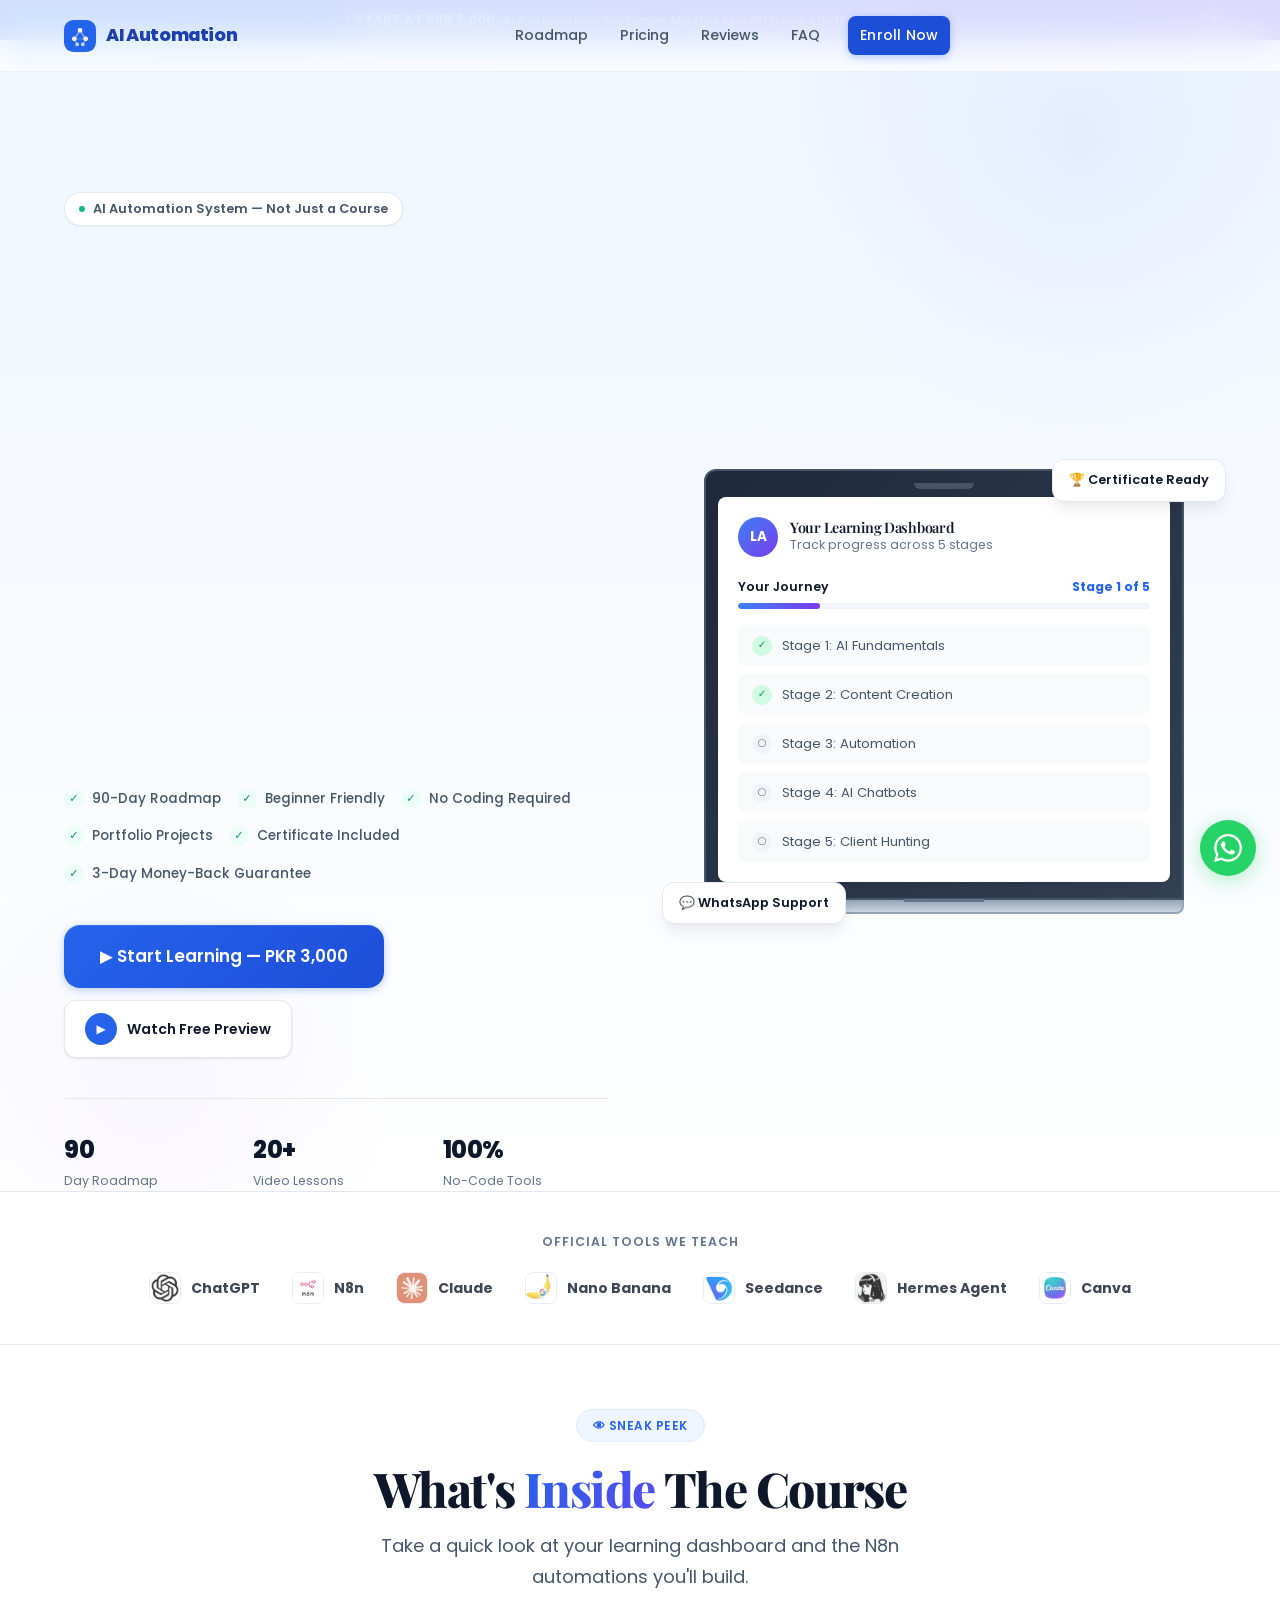
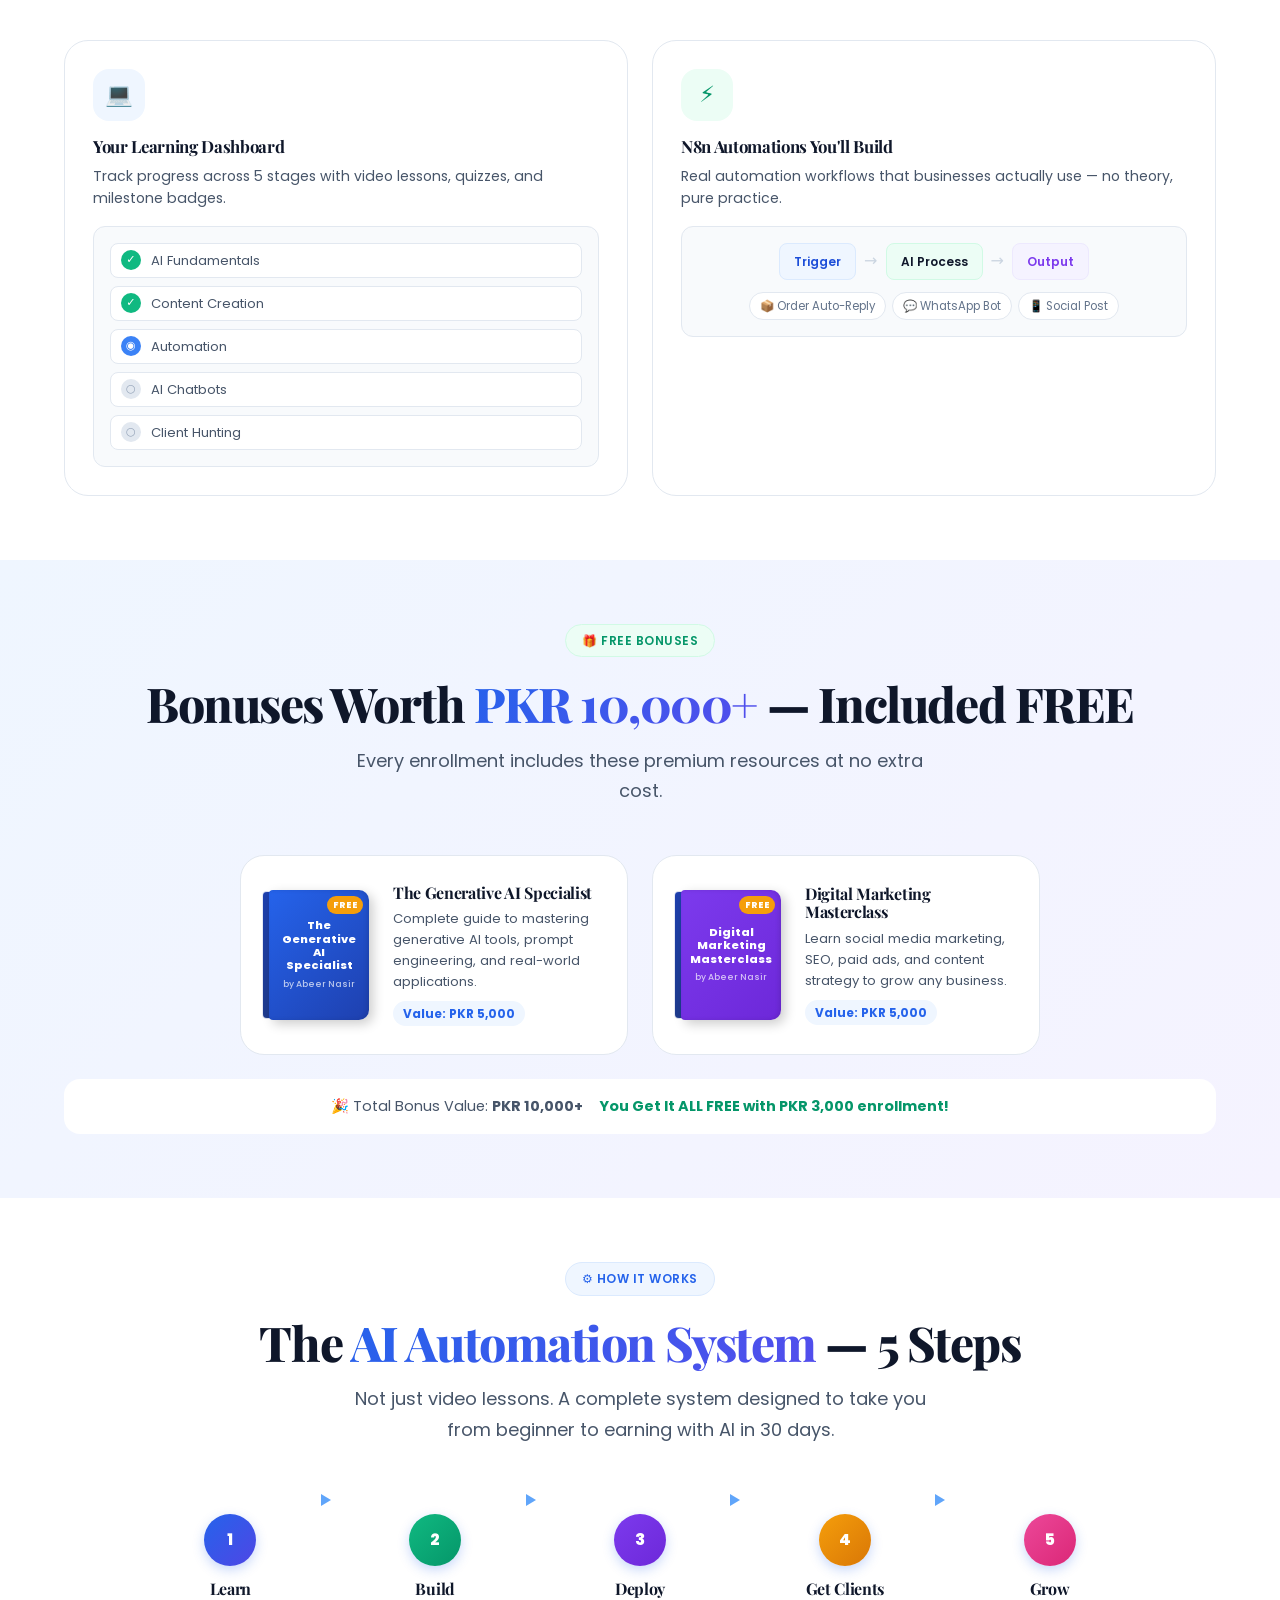
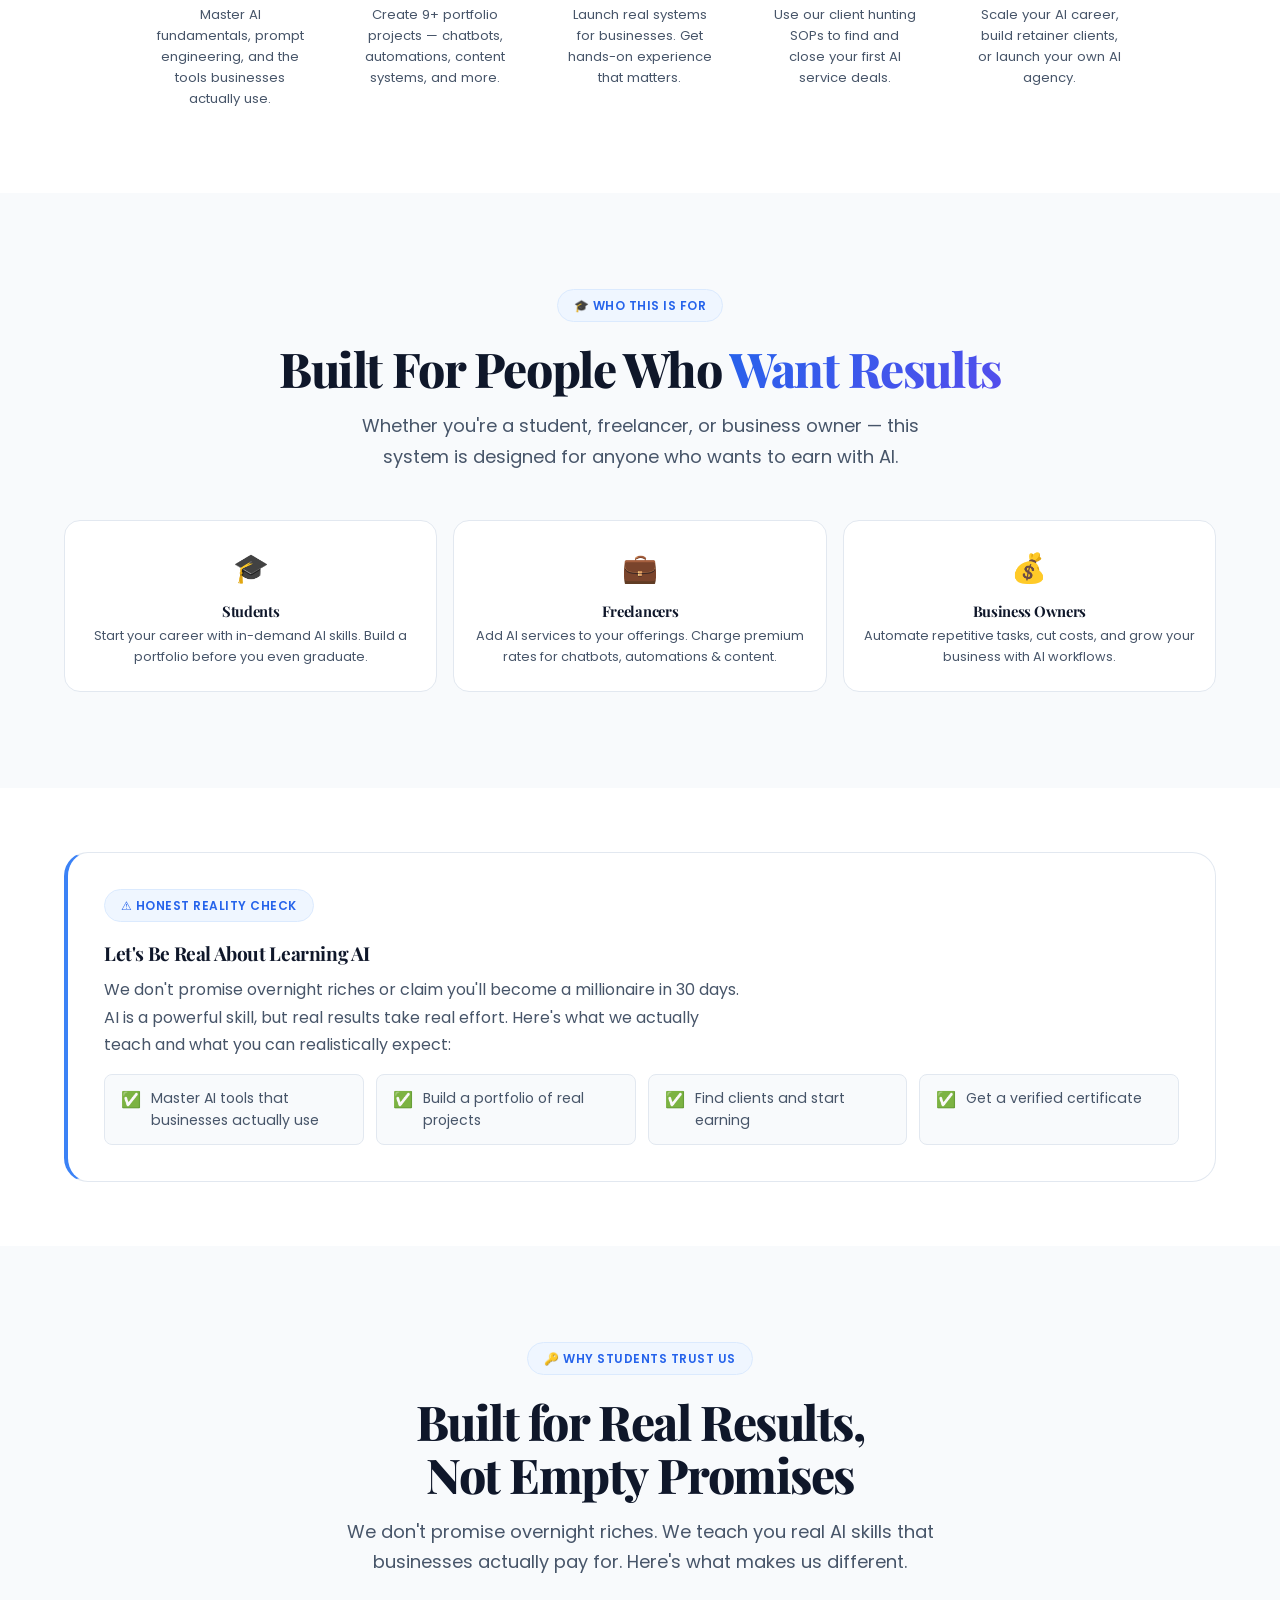
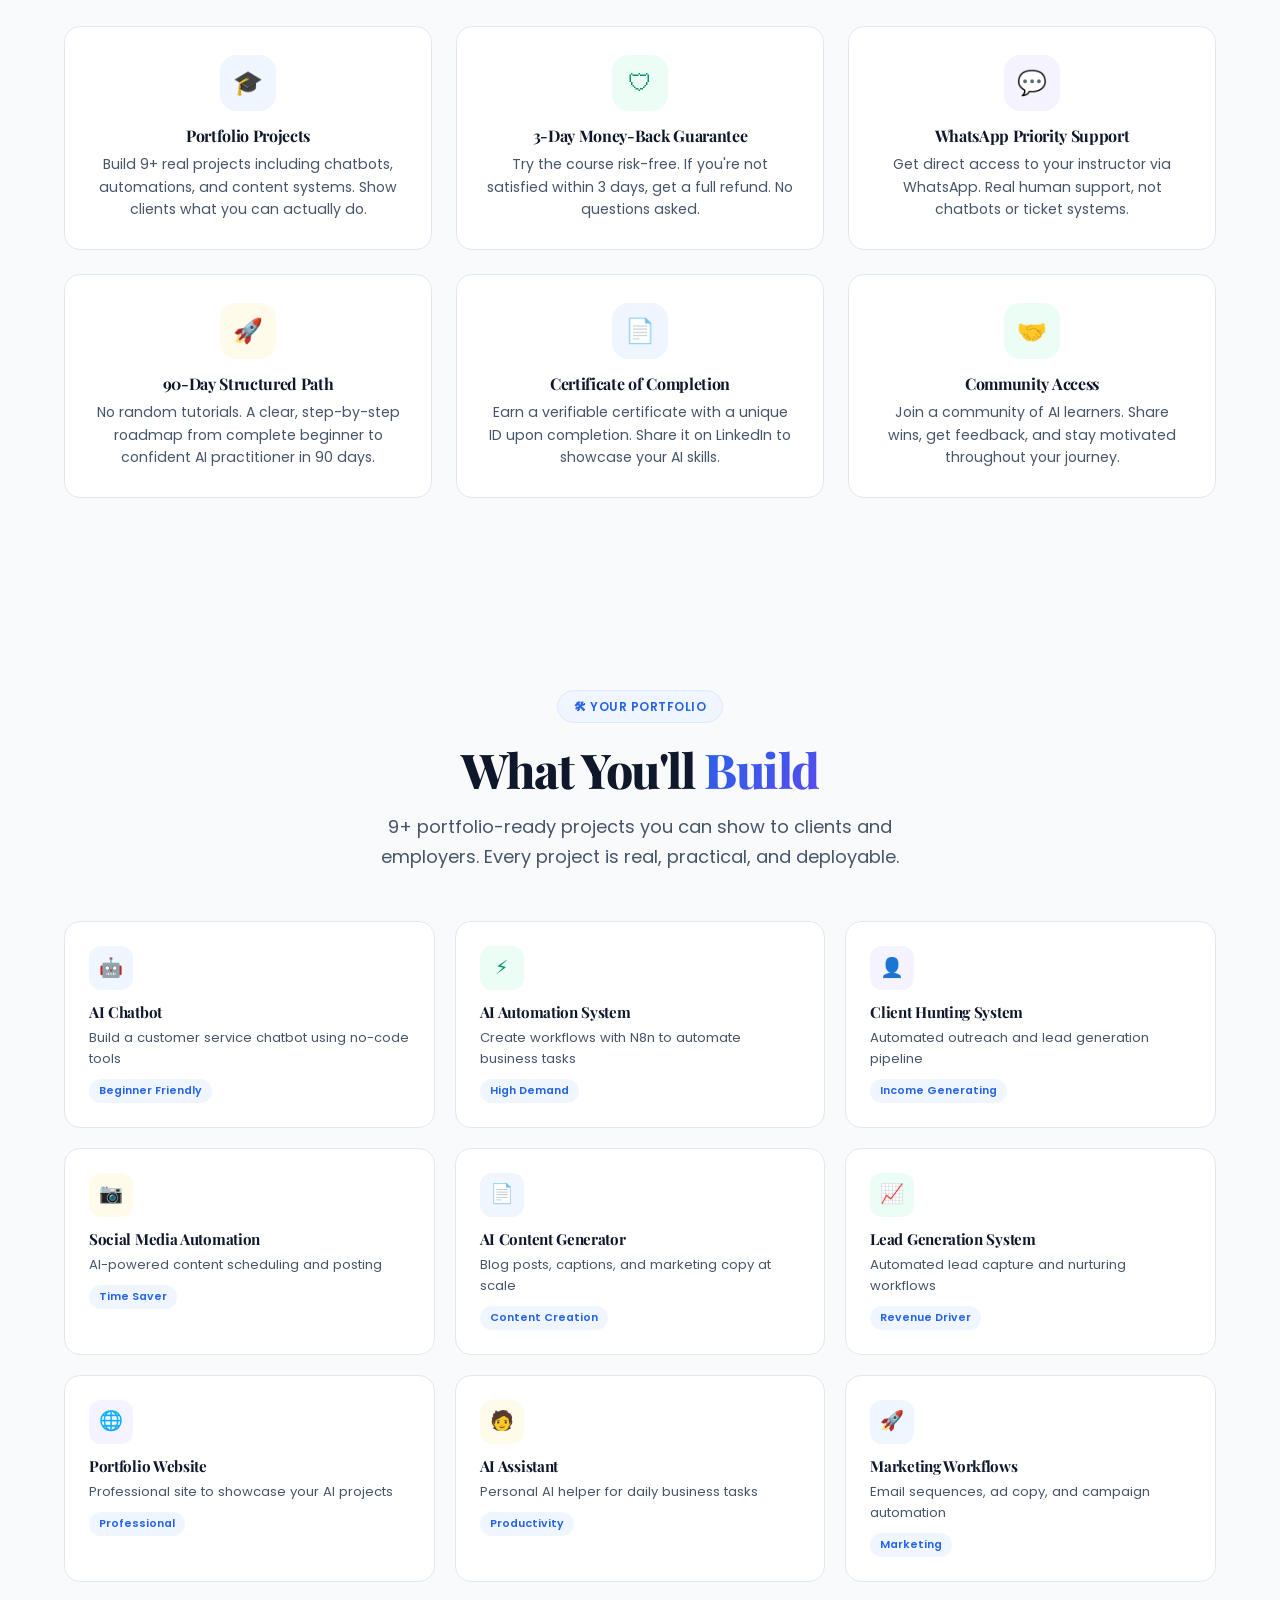
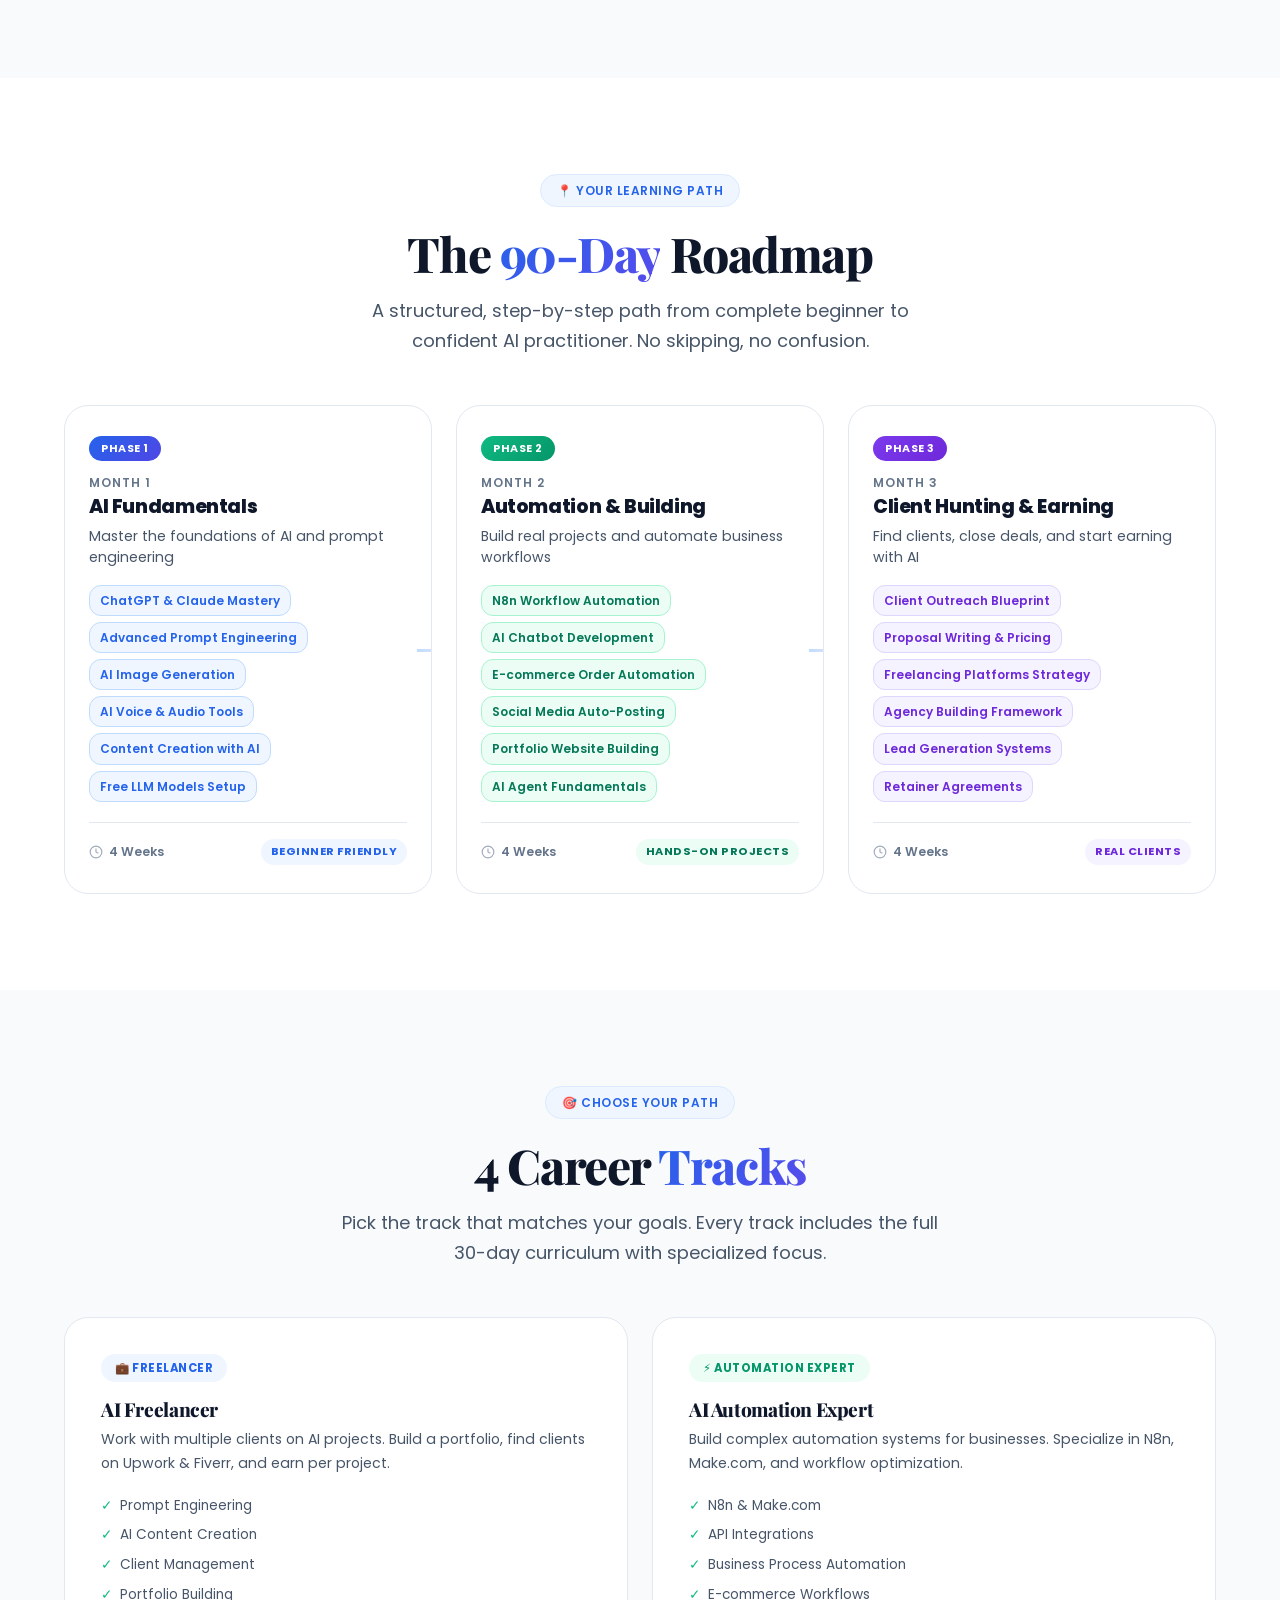
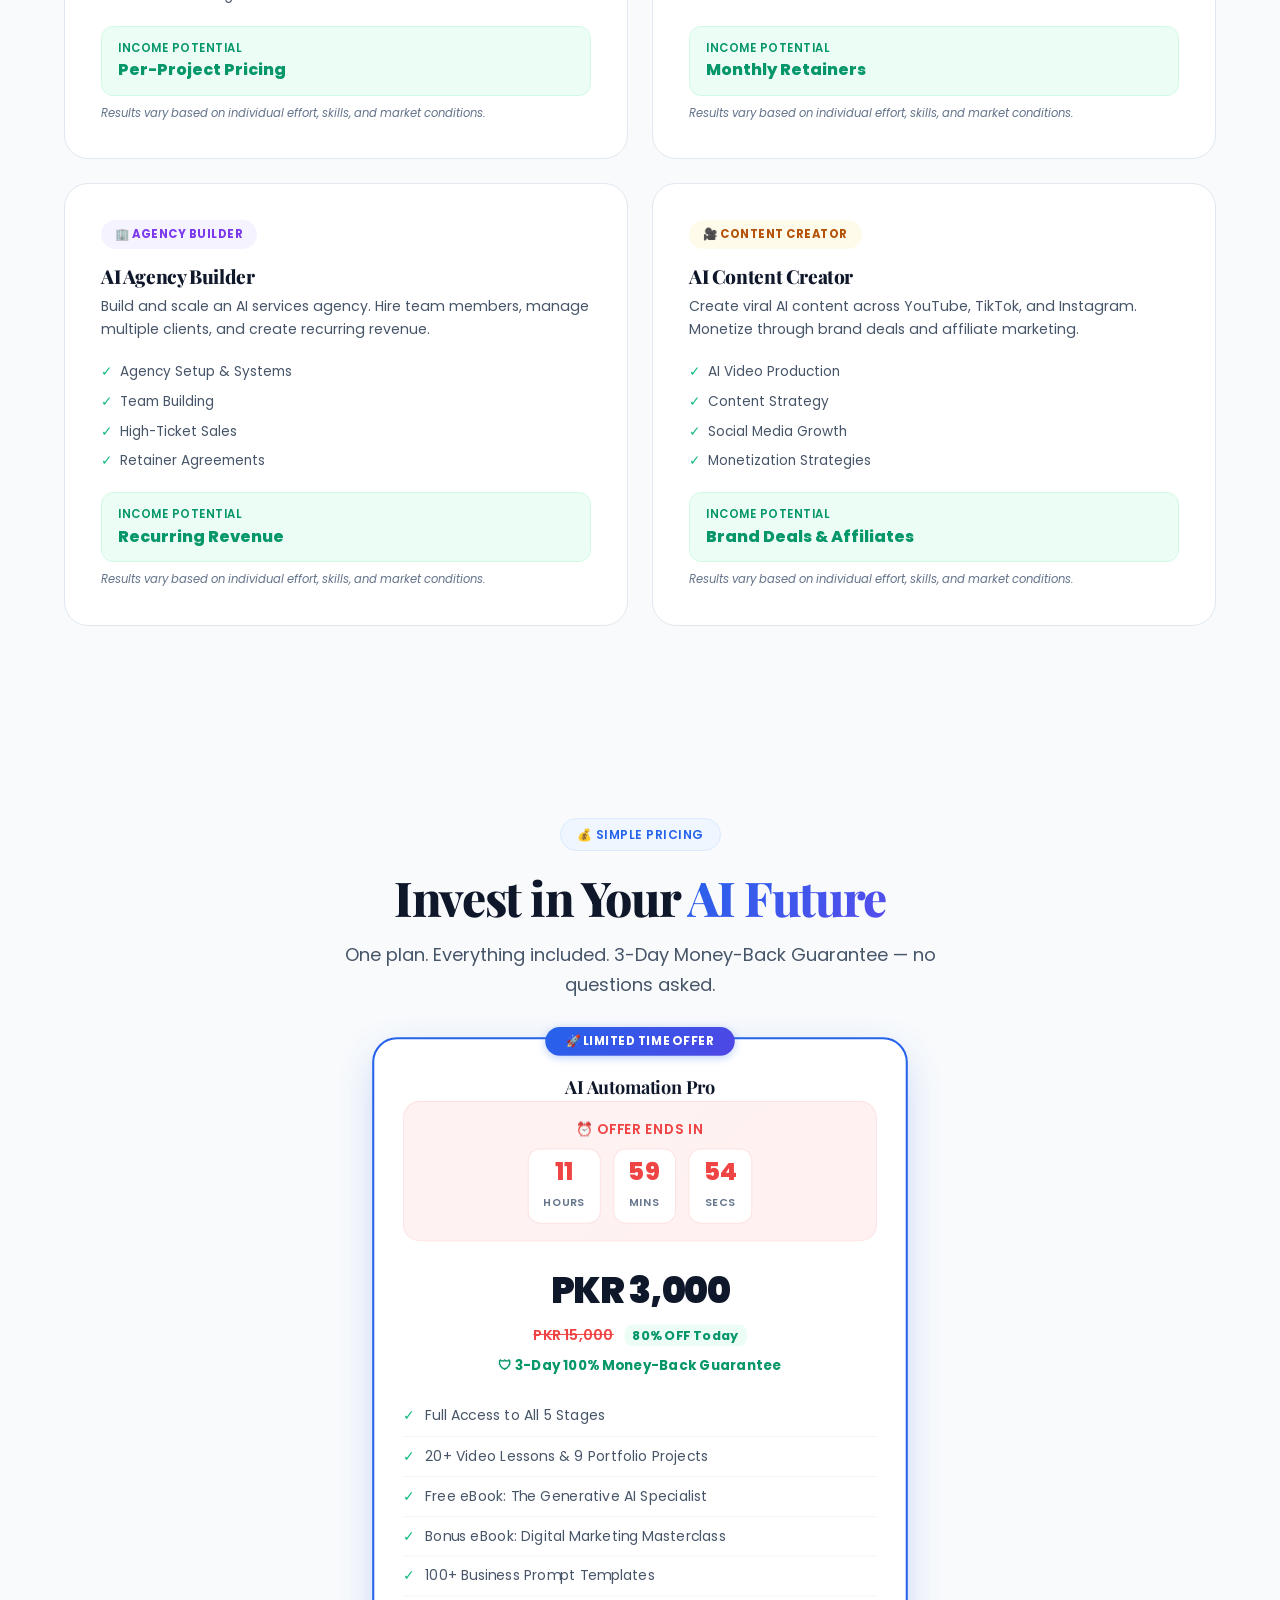
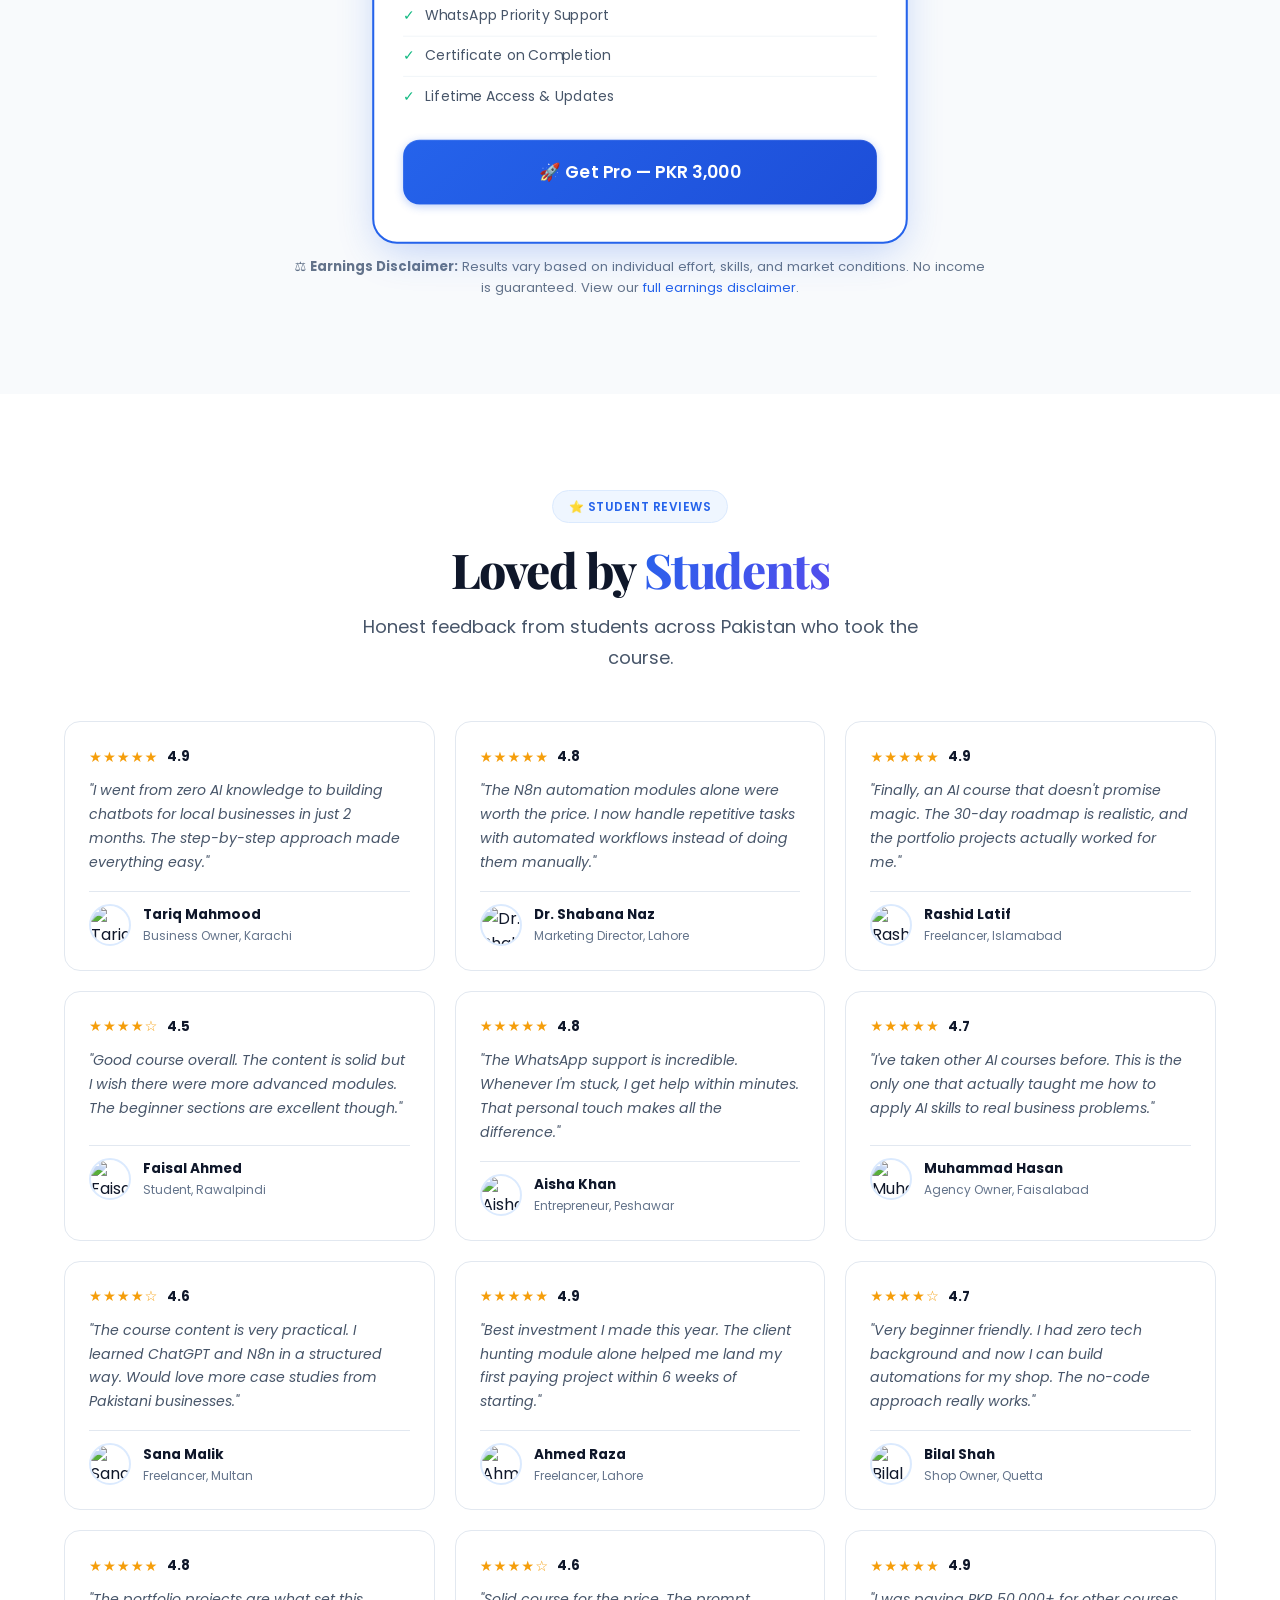
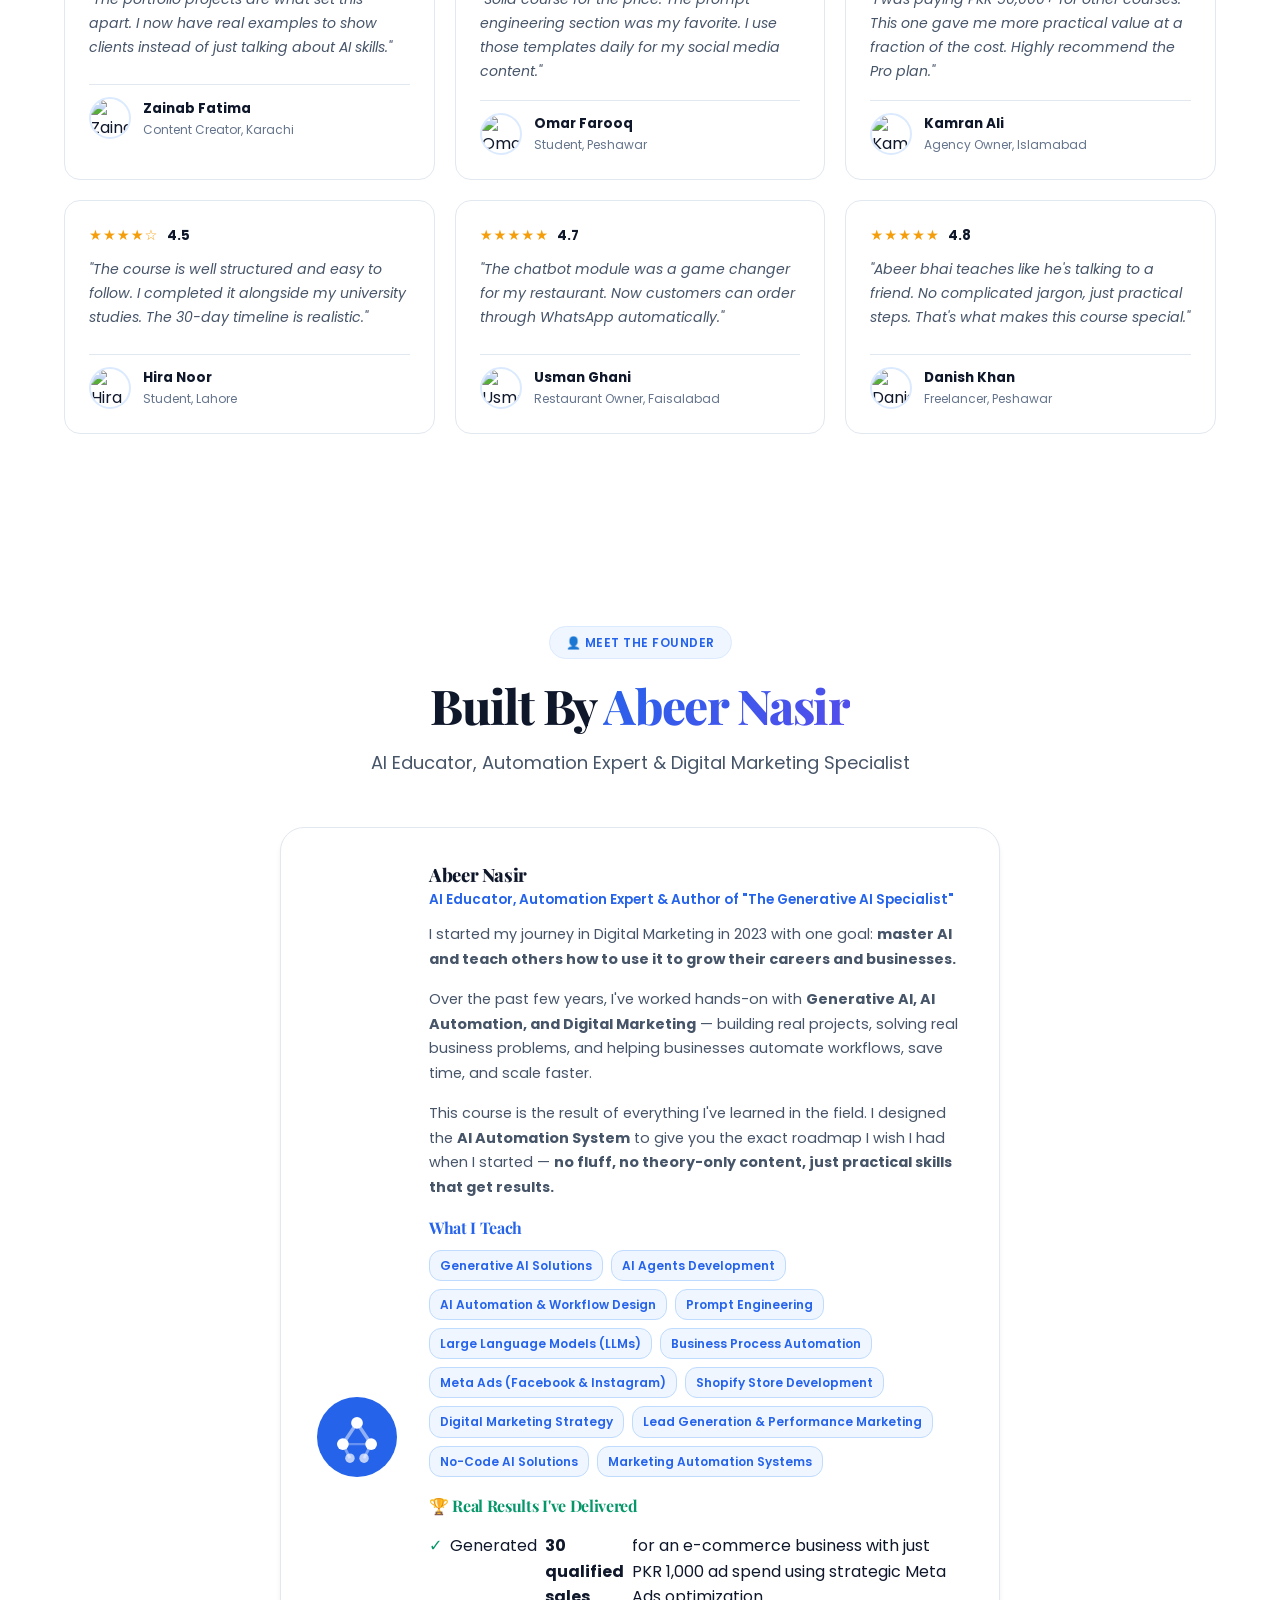
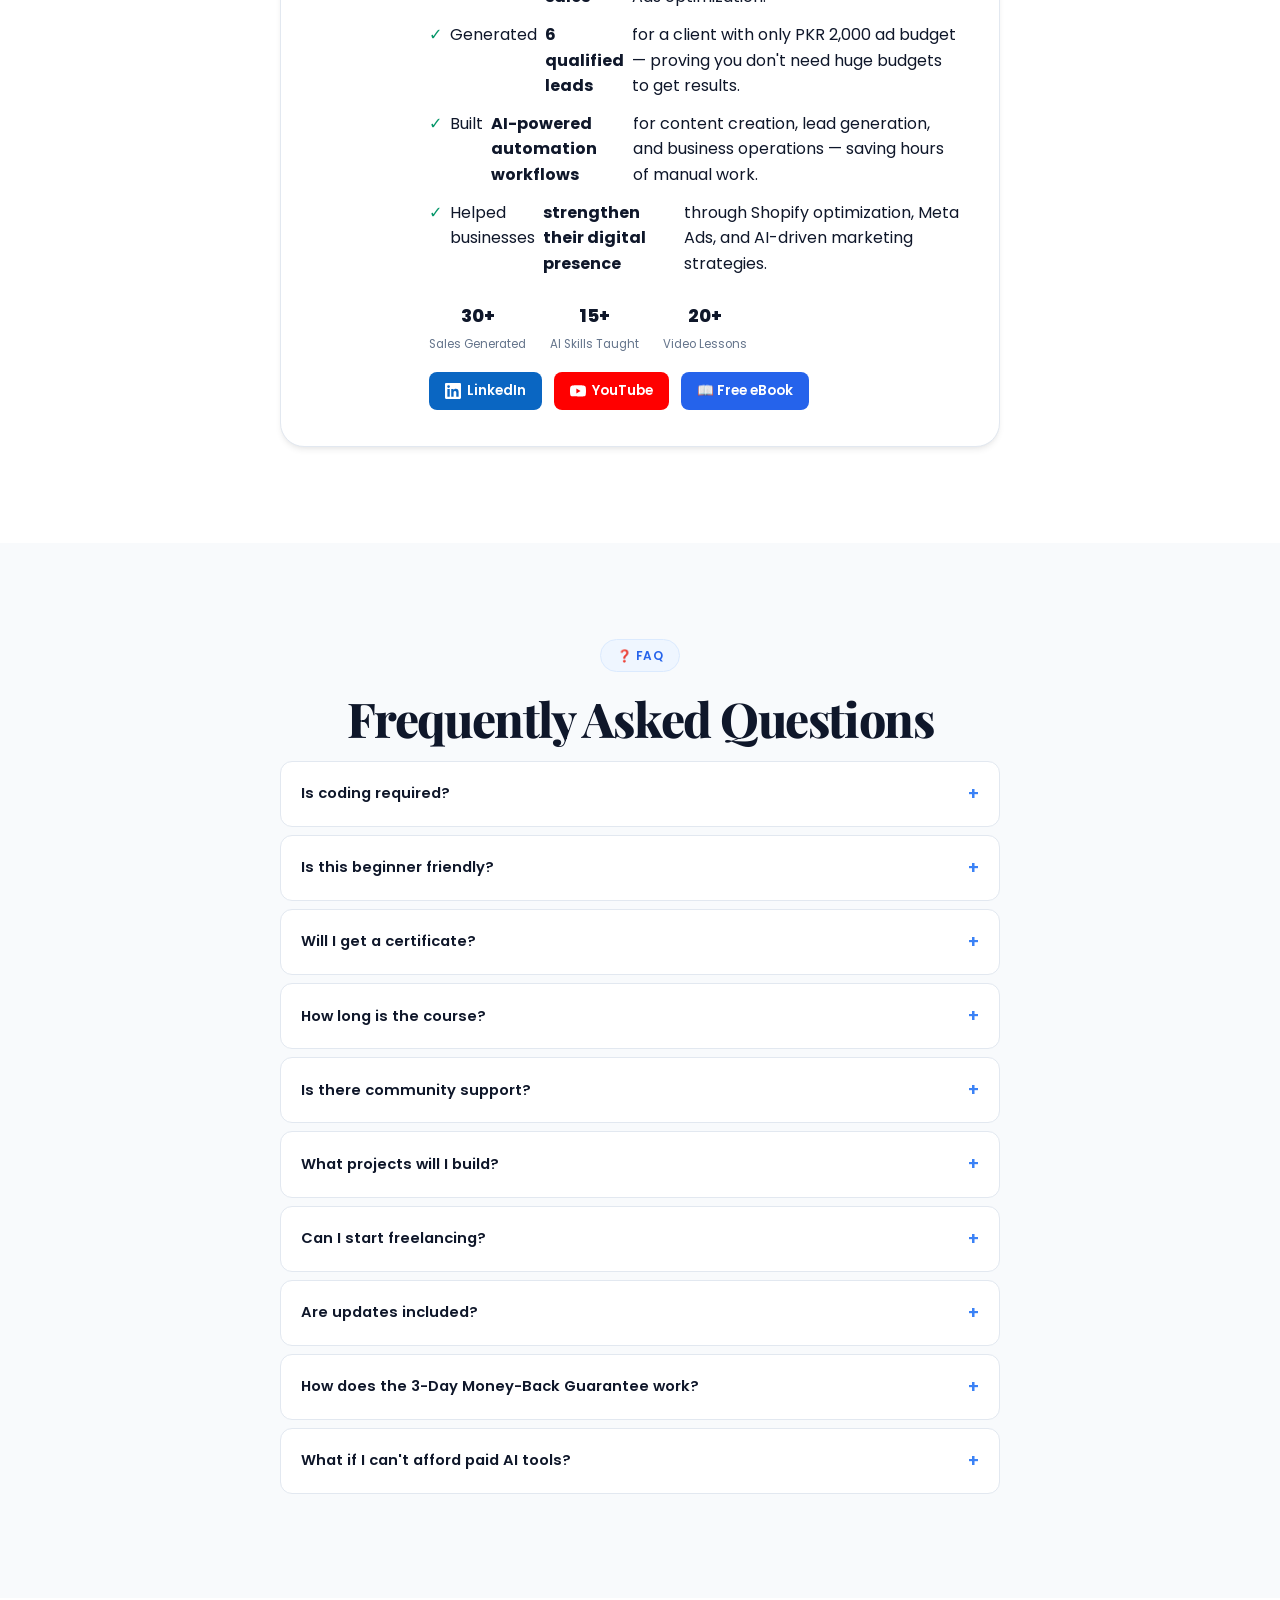
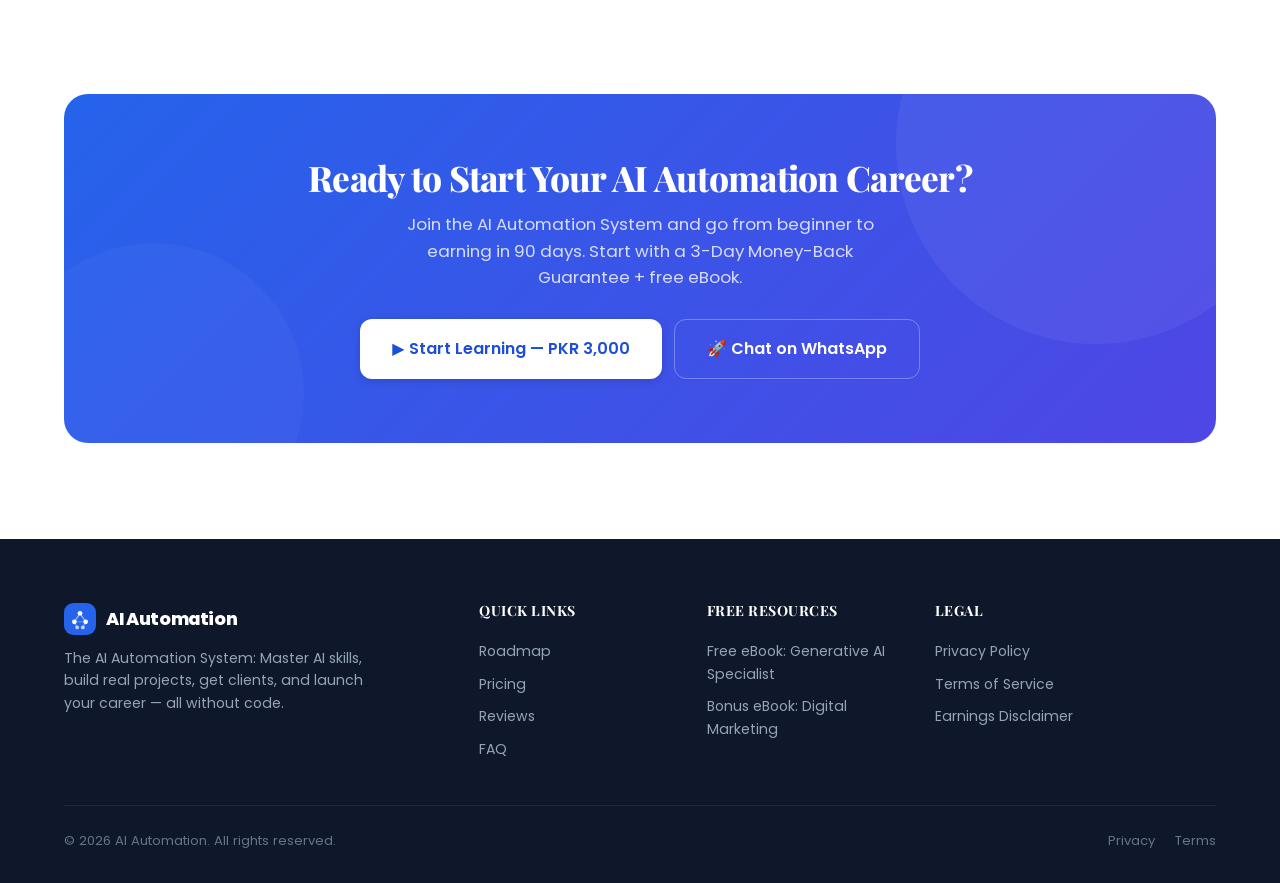
==== index.html @ 3518c151 "Major update: AI Automation rebrand + UI/UX overhaul - Rebranded 'Learn AI' to 'AI Automation' acros" ====
<!DOCTYPE html>
<html lang="en">
<head>
    <link rel="icon" type="image/png" href="favicon.png">
    <meta charset="UTF-8">
    <meta name="viewport" content="width=device-width, initial-scale=1.0">
    <title>AI Automation - AI Automation System | Build Your AI Career In 30 Days</title>
    <meta name="description" content="Pakistan's #1 AI Automation System. Master AI tools in 30 days without coding — learn, build projects, get clients, and launch your AI career. 3-Day Money-Back Guarantee + Certificate.">
    <meta name="keywords" content="learn AI Pakistan, AI career course, no-code AI, AI chatbot course, AI automation training, AI freelancing Pakistan, AI agency, prompt engineering, ChatGPT course, AI for beginners, AI certification Pakistan, AI career system">
    <meta property="og:title" content="AI Automation - AI Automation System | Build Your AI Career In 30 Days">
    <meta property="og:description" content="Pakistan's #1 AI Automation System. Master AI tools in 30 days without coding — learn, build projects, get clients, and launch your AI career.">
    <meta property="og:type" content="website">
    <meta property="og:image" content="https://images.unsplash.com/photo-1677442136019-21780ecad995?auto=format&fit=crop&w=1200&q=80">
    <meta property="og:url" content="https://learn-ai-sable-phi.vercel.app/index.html">
    <meta name="twitter:card" content="summary_large_image">
    <meta name="robots" content="index, follow">
    <meta name="theme-color" content="#2563EB">
    <link rel="canonical" href="https://learn-ai-sable-phi.vercel.app/index.html">
    <script type="application/ld+json">
    {
        "@context": "https://schema.org",
        "@type": "Course",
        "name": "AI Automation - AI Automation System",
        "description": "Pakistan's #1 AI Automation System. Master AI tools in 30 days without coding — learn, build projects, get clients, and launch your AI career.",
        "provider": {
            "@type": "Organization",
            "name": "AI Automation",
            "url": "https://learn-ai-sable-phi.vercel.app"
        },
        "offers": {
            "@type": "Offer",
            "price": "3000",
            "priceCurrency": "PKR",
            "description": "1-Month Full Access — PKR 3,000",
            "availability": "https://schema.org/InStock"
        },
        "hasCourseInstance": {
            "@type": "CourseInstance",
            "courseMode": "online",
            "courseWorkload": "P30D"
        }
    }
    </script>
    <script type="application/ld+json">
    {
        "@context": "https://schema.org",
        "@type": "FAQPage",
        "mainEntity": [
            {"@type": "Question", "name": "Is coding required?", "acceptedAnswer": {"@type": "Answer", "text": "Absolutely not. Everything is taught using visual, no-code tools. If you can use a smartphone, you can learn AI with us."}},
            {"@type": "Question", "name": "Is this beginner friendly?", "acceptedAnswer": {"@type": "Answer", "text": "Yes! We start from the absolute basics. No prior AI, tech, or coding experience is needed."}},
            {"@type": "Question", "name": "Will I get a certificate?", "acceptedAnswer": {"@type": "Answer", "text": "Yes! Upon completing all 20 modules and portfolio projects, you'll receive a verified certificate."}},
            {"@type": "Question", "name": "How long is the course?", "acceptedAnswer": {"@type": "Answer", "text": "The structured learning path is 30 days (1 month). You get lifetime access."}},
            {"@type": "Question", "name": "Is there community support?", "acceptedAnswer": {"@type": "Answer", "text": "Yes! You get access to our student community and WhatsApp priority support."}},
            {"@type": "Question", "name": "What projects will I build?", "acceptedAnswer": {"@type": "Answer", "text": "You'll build 9+ real projects including AI chatbots, automation workflows, content generation systems, and a portfolio website."}},
            {"@type": "Question", "name": "Can I start freelancing?", "acceptedAnswer": {"@type": "Answer", "text": "Yes! The final phase focuses on client hunting, freelancing platforms, proposal writing, and pricing strategies."}},
            {"@type": "Question", "name": "What if I'm not satisfied?", "acceptedAnswer": {"@type": "Answer", "text": "We offer a 3-Day Money-Back Guarantee. If you're not satisfied within3 days, contact us for a full refund."}},
            {"@type": "Question", "name": "What if I can't afford paid AI tools?", "acceptedAnswer": {"@type": "Answer", "text": "We teach using 100% free alternatives for every tool. Free AI image generators, free automation platforms, free LLM access — all included."}}
        ]
    }
    </script>
    <link rel="preconnect" href="https://fonts.googleapis.com">
    <link rel="preconnect" href="https://fonts.gstatic.com" crossorigin>
    <link href="https://fonts.googleapis.com/css2?family=Playfair+Display:wght@400;500;600;700;800;900&family=Poppins:wght@300;400;500;600;700;800&display=swap" rel="stylesheet">
    <link rel="stylesheet" href="style.css">
</head>
<body>
    <a href="#main-content" class="skip-link">Skip to main content</a>
    <div class="announcement-bar">
        <div class="container">
                <div class="announcement-messages">
                    <div class="announcement-msg">&#128293; <strong>SPECIAL OFFER:</strong> 3-Day Money-Back Guarantee + Free AI eBook Included!</div>
                    <div class="announcement-msg">&#9889; <strong>START AT PKR 3,000:</strong> AI Automation System — Master AI in 90 Days, Lifetime Access</div>
                    <div class="announcement-msg">&#127891; From Zero to AI Pro in 90 Days! <a href="https://wa.me/923703159642" target="_blank" rel="noopener">Chat on WhatsApp to Start Now</a></div>
                </div>
            <button class="announcement-close" aria-label="Close announcement">&times;</button>
        </div>
    </div>

    <header class="header">
        <nav class="nav">
            <a href="index.html" class="nav-logo"><svg class="logo-icon" width="34" height="34" viewBox="0 0 34 34" fill="none" xmlns="http://www.w3.org/2000/svg"><rect width="34" height="34" rx="10" fill="#2563EB"/><circle cx="17" cy="11" r="2.5" fill="#fff"/><circle cx="11" cy="20" r="2.5" fill="#fff"/><circle cx="23" cy="20" r="2.5" fill="#fff"/><circle cx="14" cy="26" r="2" fill="#fff" opacity=".7"/><circle cx="20" cy="26" r="2" fill="#fff" opacity=".7"/><line x1="17" y1="11" x2="11" y2="20" stroke="#fff" stroke-width="1.5" opacity=".5"/><line x1="17" y1="11" x2="23" y2="20" stroke="#fff" stroke-width="1.5" opacity=".5"/><line x1="11" y1="20" x2="14" y2="26" stroke="#fff" stroke-width="1.2" opacity=".4"/><line x1="23" y1="20" x2="20" y2="26" stroke="#fff" stroke-width="1.2" opacity=".4"/><line x1="11" y1="20" x2="23" y2="20" stroke="#fff" stroke-width="1" opacity=".3"/></svg> AI Automation</a>
            <div class="nav-links">
                <a href="#roadmap">Roadmap</a>
                <a href="#pricing">Pricing</a>
                <a href="#reviews">Reviews</a>
                <a href="#faq">FAQ</a>
                <a href="#pricing" class="btn btn-primary btn-sm">Enroll Now</a>
            </div>
            <div class="nav-actions">
                <div class="nav-toggle" aria-label="Menu"><span></span><span></span><span></span></div>
            </div>
        </nav>
    </header>

    <main id="main-content">
        <!-- HERO -->
        <section class="hero">
            <div class="container">
                <div class="hero-inner">
                    <div class="hero-content">
                        <div class="hero-eyebrow"><span class="dot"></span> AI Automation System — Not Just a Course</div>
                        <h1>Master In-Demand <span class="gradient">AI Tools & Automation</span> — Build Real Projects & Start Getting Clients Without Coding</h1>
                        <p class="subtitle">The complete AI Automation system: Master ChatGPT, N8n, Claude & more — build 9+ portfolio projects, find paying clients, and launch your AI career in 90 days.</p>
                        <div class="hero-badges">
                            <div class="hero-badge"><span class="icon">&#10003;</span> 90-Day Roadmap</div>
                            <div class="hero-badge"><span class="icon">&#10003;</span> Beginner Friendly</div>
                            <div class="hero-badge"><span class="icon">&#10003;</span> No Coding Required</div>
                            <div class="hero-badge"><span class="icon">&#10003;</span> Portfolio Projects</div>
                            <div class="hero-badge"><span class="icon">&#10003;</span> Certificate Included</div>
                            <div class="hero-badge"><span class="icon">&#10003;</span> 3-Day Money-Back Guarantee</div>
                        </div>
                        <div class="hero-buttons">
                            <a href="https://wa.me/923703159642?text=Hi%2C%20I%20want%20to%20start%20the%20AI%20Automation%20course." class="btn btn-primary btn-xl" data-whatsapp="trial">&#9654; Start Learning — PKR 3,000</a>
                            <button class="hero-video-btn" data-modal="video"><span class="play-icon">&#9654;</span> Watch Free Preview</button>
                        </div>
                        <div class="hero-stats">
                            <div class="hero-stat"><div class="num">90</div><div class="label">Day Roadmap</div></div>
                            <div class="hero-stat"><div class="num">20+</div><div class="label">Video Lessons</div></div>
                            <div class="hero-stat"><div class="num">100%</div><div class="label">No-Code Tools</div></div>
                        </div>
                    </div>
                    <div class="hero-visual">
                        <div class="laptop-mockup">
                            <div class="laptop-screen">
                                <div class="laptop-notch"></div>
                                <div class="hero-card">
                                    <div class="hero-card-header">
                                        <div class="hero-card-avatar">LA</div>
                                        <div class="hero-card-info">
                                            <h4>Your Learning Dashboard</h4>
                                            <p>Track progress across 5 stages</p>
                                        </div>
                                    </div>
                                    <div class="hero-card-progress">
                                        <div class="hero-progress-header"><span>Your Journey</span><span>Stage 1 of 5</span></div>
                                        <div class="progress-bar"><div class="fill" style="width:20%"></div></div>
                                    </div>
                                    <div class="hero-card-modules">
                                        <div class="module-row"><span class="check done">&#10003;</span> Stage 1: AI Fundamentals</div>
                                        <div class="module-row"><span class="check done">&#10003;</span> Stage 2: Content Creation</div>
                                        <div class="module-row"><span class="check pending">&#9675;</span> Stage 3: Automation</div>
                                        <div class="module-row"><span class="check pending">&#9675;</span> Stage 4: AI Chatbots</div>
                                        <div class="module-row"><span class="check pending">&#9675;</span> Stage 5: Client Hunting</div>
                                    </div>
                                </div>
                            </div>
                            <div class="laptop-base"></div>
                        </div>
                        <div class="floating-badge top-right">&#127942; Certificate Ready</div>
                        <div class="floating-badge bottom-left">&#128172; WhatsApp Support</div>
                    </div>
                </div>
            </div>
        </section>

        <!-- TOOLS BAR -->
        <section class="tools-bar">
            <div class="container">
                <p class="label">Official Tools We Teach</p>
                <div class="tools-grid">
                    <div class="tool-item"><img src="assets/chatgpt.png" alt="ChatGPT" class="tool-img"> ChatGPT</div>
                    <div class="tool-item"><img src="assets/n8n.jpg" alt="N8n" class="tool-img"> N8n</div>
                    <div class="tool-item"><img src="assets/claude.png" alt="Claude" class="tool-img"> Claude</div>
                    <div class="tool-item"><img src="assets/nano-banana.jpg" alt="Nano Banana" class="tool-img"> Nano Banana</div>
                    <div class="tool-item"><img src="assets/seedance.jpg" alt="Seedance" class="tool-img"> Seedance</div>
                    <div class="tool-item"><img src="assets/hermes.jpg" alt="Hermes Agent" class="tool-img"> Hermes Agent</div>
                    <div class="tool-item"><img src="assets/canva.jpg" alt="Canva" class="tool-img"> Canva</div>
                </div>
            </div>
        </section>

        <!-- SNEAK PEEK: DASHBOARD & AUTOMATIONS -->
        <section class="section-sm" style="background:var(--white)">
            <div class="container">
                <div class="text-center">
                    <div class="section-eyebrow reveal">&#128065; Sneak Peek</div>
                    <h2 class="section-title reveal">What's <span class="gradient">Inside</span> The Course</h2>
                    <p class="section-subtitle reveal">Take a quick look at your learning dashboard and the N8n automations you'll build.</p>
                </div>
                <div class="sneak-peek-grid">
                    <div class="sneak-card reveal rd1">
                        <div class="sneak-icon" style="background:var(--blue-50);color:var(--blue-600)">&#128187;</div>
                        <h3>Your Learning Dashboard</h3>
                        <p>Track progress across 5 stages with video lessons, quizzes, and milestone badges.</p>
                        <div class="sneak-preview">
                            <div class="mini-dashboard">
                                <div class="mini-row"><span class="mini-check done">&#10003;</span> AI Fundamentals</div>
                                <div class="mini-row"><span class="mini-check done">&#10003;</span> Content Creation</div>
                                <div class="mini-row"><span class="mini-check progress">&#9673;</span> Automation</div>
                                <div class="mini-row"><span class="mini-check pending">&#9675;</span> AI Chatbots</div>
                                <div class="mini-row"><span class="mini-check pending">&#9675;</span> Client Hunting</div>
                            </div>
                        </div>
                    </div>
                    <div class="sneak-card reveal rd2">
                        <div class="sneak-icon" style="background:var(--green-50);color:var(--green-600)">&#9889;</div>
                        <h3>N8n Automations You'll Build</h3>
                        <p>Real automation workflows that businesses actually use — no theory, pure practice.</p>
                        <div class="sneak-preview">
                            <div class="mini-workflow">
                                <div class="wf-node">Trigger</div>
                                <div class="wf-arrow">&#8594;</div>
                                <div class="wf-node green">AI Process</div>
                                <div class="wf-arrow">&#8594;</div>
                                <div class="wf-node purple">Output</div>
                            </div>
                            <div class="wf-examples">
                                <span>&#128230; Order Auto-Reply</span>
                                <span>&#128172; WhatsApp Bot</span>
                                <span>&#128241; Social Post</span>
                            </div>
                        </div>
                    </div>
                </div>
            </div>
        </section>

        <!-- FREE BONUSES -->
        <section class="section-sm" style="background:linear-gradient(135deg,var(--blue-50),#f5f3ff)">
            <div class="container">
                <div class="text-center">
                    <div class="section-eyebrow reveal" style="background:var(--green-50);color:var(--green-600);border-color:var(--green-100)">&#127873; Free Bonuses</div>
                    <h2 class="section-title reveal">Bonuses Worth <span class="gradient">PKR 10,000+</span> — Included FREE</h2>
                    <p class="section-subtitle reveal">Every enrollment includes these premium resources at no extra cost.</p>
                </div>
                <div class="bonuses-grid">
                    <div class="bonus-card reveal rd1">
                        <div class="bonus-cover">
                            <div class="ebook-3d">
                                <div class="ebook-spine"></div>
                                <div class="ebook-front">
                                    <div class="ebook-badge">FREE</div>
                                    <div class="ebook-title">The Generative<br>AI Specialist</div>
                                    <div class="ebook-author">by Abeer Nasir</div>
                                </div>
                            </div>
                        </div>
                        <div class="bonus-info">
                            <h3>The Generative AI Specialist</h3>
                            <p>Complete guide to mastering generative AI tools, prompt engineering, and real-world applications.</p>
                            <span class="bonus-value">Value: PKR 5,000</span>
                        </div>
                    </div>
                    <div class="bonus-card reveal rd2">
                        <div class="bonus-cover">
                            <div class="ebook-3d">
                                <div class="ebook-spine"></div>
                                <div class="ebook-front" style="background:linear-gradient(135deg,#7c3aed,#6d28d9)">
                                    <div class="ebook-badge">FREE</div>
                                    <div class="ebook-title">Digital Marketing<br>Masterclass</div>
                                    <div class="ebook-author">by Abeer Nasir</div>
                                </div>
                            </div>
                        </div>
                        <div class="bonus-info">
                            <h3>Digital Marketing Masterclass</h3>
                            <p>Learn social media marketing, SEO, paid ads, and content strategy to grow any business.</p>
                            <span class="bonus-value">Value: PKR 5,000</span>
                        </div>
                    </div>
                </div>
                <div class="bonus-total reveal">
                    <span>&#127881; Total Bonus Value: <strong>PKR 10,000+</strong></span>
                    <span style="color:var(--green-600);font-weight:700">You Get It ALL FREE with PKR 3,000 enrollment!</span>
                </div>
            </div>
        </section>


        <!-- HOW THE AI CAREER SYSTEM WORKS -->
        <section class="section-sm" style="background:var(--white)">
            <div class="container">
                <div class="text-center">
                    <div class="section-eyebrow reveal">&#9881; How It Works</div>
                    <h2 class="section-title reveal">The <span class="gradient">AI Automation System</span> — 5 Steps</h2>
                    <p class="section-subtitle reveal">Not just video lessons. A complete system designed to take you from beginner to earning with AI in 30 days.</p>
                </div>
                <div class="flow-steps">
                    <div class="flow-step reveal rd1">
                        <div class="flow-num">1</div>
                        <h3>Learn</h3>
                        <p>Master AI fundamentals, prompt engineering, and the tools businesses actually use.</p>
                    </div>
                    <div class="flow-arrow reveal"></div>
                    <div class="flow-step reveal rd2">
                        <div class="flow-num" style="background:linear-gradient(135deg,#10b981,#059669)">2</div>
                        <h3>Build</h3>
                        <p>Create 9+ portfolio projects — chatbots, automations, content systems, and more.</p>
                    </div>
                    <div class="flow-arrow reveal"></div>
                    <div class="flow-step reveal rd3">
                        <div class="flow-num" style="background:linear-gradient(135deg,#7c3aed,#6d28d9)">3</div>
                        <h3>Deploy</h3>
                        <p>Launch real systems for businesses. Get hands-on experience that matters.</p>
                    </div>
                    <div class="flow-arrow reveal"></div>
                    <div class="flow-step reveal rd4">
                        <div class="flow-num" style="background:linear-gradient(135deg,#f59e0b,#d97706)">4</div>
                        <h3>Get Clients</h3>
                        <p>Use our client hunting SOPs to find and close your first AI service deals.</p>
                    </div>
                    <div class="flow-arrow reveal"></div>
                    <div class="flow-step reveal rd5">
                        <div class="flow-num" style="background:linear-gradient(135deg,#ec4899,#db2777)">5</div>
                        <h3>Grow</h3>
                        <p>Scale your AI career, build retainer clients, or launch your own AI agency.</p>
                    </div>
                </div>
            </div>
        </section>

        <!-- WHO IS THIS FOR -->
        <section class="section" style="background:var(--bg-secondary)">
            <div class="container">
                <div class="text-center">
                    <div class="section-eyebrow reveal">&#127891; Who This Is For</div>
                    <h2 class="section-title reveal">Built For People Who <span class="gradient">Want Results</span></h2>
                    <p class="section-subtitle reveal">Whether you're a student, freelancer, or business owner — this system is designed for anyone who wants to earn with AI.</p>
                </div>
                <div class="who-grid">
                    <div class="who-card reveal rd1"><div class="who-icon">&#127891;</div><h3>Students</h3><p>Start your career with in-demand AI skills. Build a portfolio before you even graduate.</p></div>
                    <div class="who-card reveal rd2"><div class="who-icon">&#128188;</div><h3>Freelancers</h3><p>Add AI services to your offerings. Charge premium rates for chatbots, automations &amp; content.</p></div>
                    <div class="who-card reveal rd3"><div class="who-icon">&#128176;</div><h3>Business Owners</h3><p>Automate repetitive tasks, cut costs, and grow your business with AI workflows.</p></div>
                </div>
            </div>
        </section>

        <!-- HONEST REALITY -->
        <section class="section-sm" style="background:var(--white)">
            <div class="container">
                <div class="card-premium reveal" style="border-left:4px solid var(--blue-500)">
                    <div class="section-eyebrow">&#9888; Honest Reality Check</div>
                    <h3 class="reality-title">Let's Be Real About Learning AI</h3>
                    <p class="reality-desc">We don't promise overnight riches or claim you'll become a millionaire in 30 days. AI is a powerful skill, but real results take real effort. Here's what we actually teach and what you can realistically expect:</p>
                    <ul class="reality-list">
                        <li class="reality-item"><span class="reality-check">&#9989;</span> Master AI tools that businesses actually use</li>
                        <li class="reality-item"><span class="reality-check">&#9989;</span> Build a portfolio of real projects</li>
                        <li class="reality-item"><span class="reality-check">&#9989;</span> Find clients and start earning</li>
                        <li class="reality-item"><span class="reality-check">&#9989;</span> Get a verified certificate</li>
                    </ul>
                </div>
            </div>
        </section>

        <!-- TRUST SECTION -->
        <section class="section trust-section">
            <div class="container">
                <div class="text-center">
                    <div class="section-eyebrow reveal">&#128273; Why Students Trust Us</div>
                    <h2 class="section-title reveal">Built for Real Results,<br>Not Empty Promises</h2>
                    <p class="section-subtitle reveal">We don't promise overnight riches. We teach you real AI skills that businesses actually pay for. Here's what makes us different.</p>
                </div>
                <div class="trust-grid">
                    <div class="trust-card reveal rd1">
                        <div class="icon" style="background:var(--blue-50);color:var(--blue-600)">&#127891;</div>
                        <h3>Portfolio Projects</h3>
                        <p>Build 9+ real projects including chatbots, automations, and content systems. Show clients what you can actually do.</p>
                    </div>
                    <div class="trust-card reveal rd2">
                        <div class="icon" style="background:var(--green-50);color:var(--green-600)">&#128737;</div>
                        <h3>3-Day Money-Back Guarantee</h3>
                        <p>Try the course risk-free. If you're not satisfied within 3 days, get a full refund. No questions asked.</p>
                    </div>
                    <div class="trust-card reveal rd3">
                        <div class="icon" style="background:#f5f3ff;color:#7c3aed">&#128172;</div>
                        <h3>WhatsApp Priority Support</h3>
                        <p>Get direct access to your instructor via WhatsApp. Real human support, not chatbots or ticket systems.</p>
                    </div>
                    <div class="trust-card reveal rd1">
                        <div class="icon" style="background:var(--amber-50);color:#d97706">&#128640;</div>
                        <h3>90-Day Structured Path</h3>
                        <p>No random tutorials. A clear, step-by-step roadmap from complete beginner to confident AI practitioner in 90 days.</p>
                    </div>
                    <div class="trust-card reveal rd2">
                        <div class="icon" style="background:var(--blue-50);color:var(--blue-600)">&#128196;</div>
                        <h3>Certificate of Completion</h3>
                        <p>Earn a verifiable certificate with a unique ID upon completion. Share it on LinkedIn to showcase your AI skills.</p>
                    </div>
                    <div class="trust-card reveal rd3">
                        <div class="icon" style="background:var(--green-50);color:var(--green-600)">&#129309;</div>
                        <h3>Community Access</h3>
                        <p>Join a community of AI learners. Share wins, get feedback, and stay motivated throughout your journey.</p>
                    </div>
                </div>
            </div>
        </section>

        <!-- WHAT YOU'LL BUILD -->
        <section class="section" style="background:var(--bg-secondary)">
            <div class="container">
                <div class="text-center">
                    <div class="section-eyebrow reveal">&#128736; Your Portfolio</div>
                    <h2 class="section-title reveal">What You'll <span class="gradient">Build</span></h2>
                    <p class="section-subtitle reveal">9+ portfolio-ready projects you can show to clients and employers. Every project is real, practical, and deployable.</p>
                </div>
                <div class="build-grid">
                    <div class="build-card reveal rd1"><div class="build-icon" style="background:var(--blue-50);color:var(--blue-600)">&#129302;</div><h3>AI Chatbot</h3><p>Build a customer service chatbot using no-code tools</p><span class="build-tag">Beginner Friendly</span></div>
                    <div class="build-card reveal rd2"><div class="build-icon" style="background:var(--green-50);color:var(--green-600)">&#9889;</div><h3>AI Automation System</h3><p>Create workflows with N8n to automate business tasks</p><span class="build-tag">High Demand</span></div>
                    <div class="build-card reveal rd3"><div class="build-icon" style="background:#f5f3ff;color:#7c3aed">&#128100;</div><h3>Client Hunting System</h3><p>Automated outreach and lead generation pipeline</p><span class="build-tag">Income Generating</span></div>
                    <div class="build-card reveal rd1"><div class="build-icon" style="background:var(--amber-50);color:#d97706">&#128247;</div><h3>Social Media Automation</h3><p>AI-powered content scheduling and posting</p><span class="build-tag">Time Saver</span></div>
                    <div class="build-card reveal rd2"><div class="build-icon" style="background:var(--blue-50);color:var(--blue-600)">&#128196;</div><h3>AI Content Generator</h3><p>Blog posts, captions, and marketing copy at scale</p><span class="build-tag">Content Creation</span></div>
                    <div class="build-card reveal rd3"><div class="build-icon" style="background:var(--green-50);color:var(--green-600)">&#128200;</div><h3>Lead Generation System</h3><p>Automated lead capture and nurturing workflows</p><span class="build-tag">Revenue Driver</span></div>
                    <div class="build-card reveal rd1"><div class="build-icon" style="background:#f5f3ff;color:#7c3aed">&#127760;</div><h3>Portfolio Website</h3><p>Professional site to showcase your AI projects</p><span class="build-tag">Professional</span></div>
                    <div class="build-card reveal rd2"><div class="build-icon" style="background:var(--amber-50);color:#d97706">&#129489;</div><h3>AI Assistant</h3><p>Personal AI helper for daily business tasks</p><span class="build-tag">Productivity</span></div>
                    <div class="build-card reveal rd3"><div class="build-icon" style="background:var(--blue-50);color:var(--blue-600)">&#128640;</div><h3>Marketing Workflows</h3><p>Email sequences, ad copy, and campaign automation</p><span class="build-tag">Marketing</span></div>
                </div>
            </div>
        </section>

        <!-- 90-DAY ROADMAP -->
        <section class="section roadmap-section" id="roadmap">
            <div class="container">
                <div class="text-center">
                    <div class="section-eyebrow reveal">&#128205; Your Learning Path</div>
                    <h2 class="section-title reveal">The <span class="gradient">90-Day</span> Roadmap</h2>
                    <p class="section-subtitle reveal">A structured, step-by-step path from complete beginner to confident AI practitioner. No skipping, no confusion.</p>
                </div>
                <div class="roadmap-cards">
                    <!-- Phase 1 -->
                    <div class="roadmap-card reveal" data-phase="1">
                        <div class="roadmap-card-connector"></div>
                        <div class="roadmap-card-badge">Phase 1</div>
                        <div class="roadmap-card-month">Month 1</div>
                        <h3 class="roadmap-card-title">AI Fundamentals</h3>
                        <p class="roadmap-card-desc">Master the foundations of AI and prompt engineering</p>
                        <div class="roadmap-card-skills">
                            <span class="skill-tag blue">ChatGPT & Claude Mastery</span>
                            <span class="skill-tag blue">Advanced Prompt Engineering</span>
                            <span class="skill-tag blue">AI Image Generation</span>
                            <span class="skill-tag blue">AI Voice & Audio Tools</span>
                            <span class="skill-tag blue">Content Creation with AI</span>
                            <span class="skill-tag blue">Free LLM Models Setup</span>
                        </div>
                        <div class="roadmap-card-footer">
                            <div class="roadmap-card-duration"><svg width="14" height="14" viewBox="0 0 24 24" fill="none" stroke="currentColor" stroke-width="2"><circle cx="12" cy="12" r="10"/><polyline points="12 6 12 12 16 14"/></svg> 4 Weeks</div>
                            <div class="roadmap-card-status">Beginner Friendly</div>
                        </div>
                    </div>
                    <!-- Phase 2 -->
                    <div class="roadmap-card reveal" data-phase="2">
                        <div class="roadmap-card-connector"></div>
                        <div class="roadmap-card-badge green">Phase 2</div>
                        <div class="roadmap-card-month">Month 2</div>
                        <h3 class="roadmap-card-title">Automation & Building</h3>
                        <p class="roadmap-card-desc">Build real projects and automate business workflows</p>
                        <div class="roadmap-card-skills">
                            <span class="skill-tag green">N8n Workflow Automation</span>
                            <span class="skill-tag green">AI Chatbot Development</span>
                            <span class="skill-tag green">E-commerce Order Automation</span>
                            <span class="skill-tag green">Social Media Auto-Posting</span>
                            <span class="skill-tag green">Portfolio Website Building</span>
                            <span class="skill-tag green">AI Agent Fundamentals</span>
                        </div>
                        <div class="roadmap-card-footer">
                            <div class="roadmap-card-duration"><svg width="14" height="14" viewBox="0 0 24 24" fill="none" stroke="currentColor" stroke-width="2"><circle cx="12" cy="12" r="10"/><polyline points="12 6 12 12 16 14"/></svg> 4 Weeks</div>
                            <div class="roadmap-card-status">Hands-On Projects</div>
                        </div>
                    </div>
                    <!-- Phase 3 -->
                    <div class="roadmap-card reveal" data-phase="3">
                        <div class="roadmap-card-connector"></div>
                        <div class="roadmap-card-badge purple">Phase 3</div>
                        <div class="roadmap-card-month">Month 3</div>
                        <h3 class="roadmap-card-title">Client Hunting & Earning</h3>
                        <p class="roadmap-card-desc">Find clients, close deals, and start earning with AI</p>
                        <div class="roadmap-card-skills">
                            <span class="skill-tag purple">Client Outreach Blueprint</span>
                            <span class="skill-tag purple">Proposal Writing & Pricing</span>
                            <span class="skill-tag purple">Freelancing Platforms Strategy</span>
                            <span class="skill-tag purple">Agency Building Framework</span>
                            <span class="skill-tag purple">Lead Generation Systems</span>
                            <span class="skill-tag purple">Retainer Agreements</span>
                        </div>
                        <div class="roadmap-card-footer">
                            <div class="roadmap-card-duration"><svg width="14" height="14" viewBox="0 0 24 24" fill="none" stroke="currentColor" stroke-width="2"><circle cx="12" cy="12" r="10"/><polyline points="12 6 12 12 16 14"/></svg> 4 Weeks</div>
                            <div class="roadmap-card-status">Real Clients</div>
                        </div>
                    </div>
                </div>
            </div>
        </section>

        <!-- CAREER TRACKS -->
        <section class="section" style="background:var(--bg-secondary)">
            <div class="container">
                <div class="text-center">
                    <div class="section-eyebrow reveal">&#127919; Choose Your Path</div>
                    <h2 class="section-title reveal">4 Career <span class="gradient">Tracks</span></h2>
                    <p class="section-subtitle reveal">Pick the track that matches your goals. Every track includes the full 30-day curriculum with specialized focus.</p>
                </div>
                <div class="tracks-grid">
                    <div class="track-card reveal rd1">
                        <div class="track-badge" style="background:var(--blue-50);color:var(--blue-600)">&#128188; Freelancer</div>
                        <h3>AI Freelancer</h3>
                        <p class="track-desc">Work with multiple clients on AI projects. Build a portfolio, find clients on Upwork & Fiverr, and earn per project.</p>
                        <ul class="track-list">
                            <li><span class="ck">&#10003;</span> Prompt Engineering</li>
                            <li><span class="ck">&#10003;</span> AI Content Creation</li>
                            <li><span class="ck">&#10003;</span> Client Management</li>
                            <li><span class="ck">&#10003;</span> Portfolio Building</li>
                        </ul>
                        <div class="track-income"><div class="label">Income Potential</div><div class="amount">Per-Project Pricing</div></div>
                        <p class="track-disclaimer">Results vary based on individual effort, skills, and market conditions.</p>
                    </div>
                    <div class="track-card reveal rd2">
                        <div class="track-badge" style="background:var(--green-50);color:var(--green-600)">&#9889; Automation Expert</div>
                        <h3>AI Automation Expert</h3>
                        <p class="track-desc">Build complex automation systems for businesses. Specialize in N8n, Make.com, and workflow optimization.</p>
                        <ul class="track-list">
                            <li><span class="ck">&#10003;</span> N8n & Make.com</li>
                            <li><span class="ck">&#10003;</span> API Integrations</li>
                            <li><span class="ck">&#10003;</span> Business Process Automation</li>
                            <li><span class="ck">&#10003;</span> E-commerce Workflows</li>
                        </ul>
                        <div class="track-income"><div class="label">Income Potential</div><div class="amount">Monthly Retainers</div></div>
                        <p class="track-disclaimer">Results vary based on individual effort, skills, and market conditions.</p>
                    </div>
                    <div class="track-card reveal rd3">
                        <div class="track-badge" style="background:#f5f3ff;color:#7c3aed">&#127970; Agency Builder</div>
                        <h3>AI Agency Builder</h3>
                        <p class="track-desc">Build and scale an AI services agency. Hire team members, manage multiple clients, and create recurring revenue.</p>
                        <ul class="track-list">
                            <li><span class="ck">&#10003;</span> Agency Setup & Systems</li>
                            <li><span class="ck">&#10003;</span> Team Building</li>
                            <li><span class="ck">&#10003;</span> High-Ticket Sales</li>
                            <li><span class="ck">&#10003;</span> Retainer Agreements</li>
                        </ul>
                        <div class="track-income"><div class="label">Income Potential</div><div class="amount">Recurring Revenue</div></div>
                        <p class="track-disclaimer">Results vary based on individual effort, skills, and market conditions.</p>
                    </div>
                    <div class="track-card reveal rd4">
                        <div class="track-badge" style="background:var(--amber-50);color:#b45309">&#127909; Content Creator</div>
                        <h3>AI Content Creator</h3>
                        <p class="track-desc">Create viral AI content across YouTube, TikTok, and Instagram. Monetize through brand deals and affiliate marketing.</p>
                        <ul class="track-list">
                            <li><span class="ck">&#10003;</span> AI Video Production</li>
                            <li><span class="ck">&#10003;</span> Content Strategy</li>
                            <li><span class="ck">&#10003;</span> Social Media Growth</li>
                            <li><span class="ck">&#10003;</span> Monetization Strategies</li>
                        </ul>
                        <div class="track-income"><div class="label">Income Potential</div><div class="amount">Brand Deals &amp; Affiliates</div></div>
                        <p class="track-disclaimer">Results vary based on individual effort, skills, and market conditions.</p>
                    </div>
                </div>
            </div>
        </section>


        <!-- PRICING -->
        <section class="section" id="pricing" style="background:var(--bg-secondary)">
            <div class="container">
                <div class="text-center">
                    <div class="section-eyebrow reveal">&#128176; Simple Pricing</div>
                    <h2 class="section-title reveal">Invest in Your <span class="gradient">AI Future</span></h2>
                    <p class="section-subtitle reveal">One plan. Everything included. 3-Day Money-Back Guarantee — no questions asked.</p>
                </div>

                <!-- SINGLE PRICING CARD -->
                <div class="pricing-single reveal">
                    <div class="pricing-card featured" style="max-width:520px;margin:0 auto">
                        <span class="popular-badge">&#128640; Limited Time Offer</span>
                        <h3>AI Automation Pro</h3>
                        <div class="countdown-wrap">
                            <div class="countdown-label">&#9200; Offer Ends In</div>
                            <div class="countdown-timer" id="countdownTimer">
                                <div class="countdown-unit"><span class="num" id="cd-hours">12</span><span class="lbl">Hours</span></div>
                                <div class="countdown-unit"><span class="num" id="cd-mins">00</span><span class="lbl">Mins</span></div>
                                <div class="countdown-unit"><span class="num" id="cd-secs">00</span><span class="lbl">Secs</span></div>
                            </div>
                        </div>
                        <div class="price">PKR 3,000</div>
                        <div class="original-price"><span class="strikethrough">PKR 15,000</span> <span class="discount">80% OFF Today</span></div>
                        <div class="note" style="color:#059669;font-weight:700">&#128737; 3-Day 100% Money-Back Guarantee</div>
                        <ul class="pricing-features">
                            <li><span class="ck">&#10003;</span> Full Access to All 5 Stages</li>
                            <li><span class="ck">&#10003;</span> 20+ Video Lessons &amp; 9 Portfolio Projects</li>
                            <li><span class="ck">&#10003;</span> Free eBook: The Generative AI Specialist</li>
                            <li><span class="ck">&#10003;</span> Bonus eBook: Digital Marketing Masterclass</li>
                            <li><span class="ck">&#10003;</span> 100+ Business Prompt Templates</li>
                            <li><span class="ck">&#10003;</span> WhatsApp Priority Support</li>
                            <li><span class="ck">&#10003;</span> Certificate on Completion</li>
                            <li><span class="ck">&#10003;</span> Lifetime Access &amp; Updates</li>
                        </ul>
                        <a href="https://wa.me/923703159642?text=Hi!%20I%20want%20to%20enroll%20in%20the%20AI%20Automation%20Pro%20course%20(PKR%203%2C000)." class="btn btn-primary btn-xl dynamic-whatsapp-link" data-whatsapp="trial">&#128640; Get Pro — PKR 3,000</a>
                    </div>
                </div>

                <p class="disclaimer-text"><small>&#9878; <strong>Earnings Disclaimer:</strong> Results vary based on individual effort, skills, and market conditions. No income is guaranteed. View our <a href="terms.html#earnings" style="color:var(--blue-600)">full earnings disclaimer</a>.</small></p>
            </div>
        </section>

        <!-- TESTIMONIALS -->
        <section class="section">
            <div class="container">
                <div class="text-center">
                    <div class="section-eyebrow reveal">&#11088; Student Reviews</div>
                    <h2 class="section-title reveal">Loved by <span class="gradient">Students</span></h2>
                    <p class="section-subtitle reveal">Honest feedback from students across Pakistan who took the course.</p>
                </div>
                <div class="testimonials-grid">
                    <div class="testimonial-card reveal rd1">
                        <div class="testimonial-rating"><div class="testimonial-stars">&#9733;&#9733;&#9733;&#9733;&#9733;</div><span class="rating-num">4.9</span></div>
                        <p class="quote">"I went from zero AI knowledge to building chatbots for local businesses in just 2 months. The step-by-step approach made everything easy."</p>
                        <div class="testimonial-author"><img src="https://i.pravatar.cc/80?img=11" alt="Tariq Mahmood" class="testimonial-avatar"><div><div class="name">Tariq Mahmood</div><div class="role">Business Owner, Karachi</div></div></div>
                    </div>
                    <div class="testimonial-card reveal rd2">
                        <div class="testimonial-rating"><div class="testimonial-stars">&#9733;&#9733;&#9733;&#9733;&#9733;</div><span class="rating-num">4.8</span></div>
                        <p class="quote">"The N8n automation modules alone were worth the price. I now handle repetitive tasks with automated workflows instead of doing them manually."</p>
                        <div class="testimonial-author"><img src="https://i.pravatar.cc/80?img=32" alt="Dr. Shabana Naz" class="testimonial-avatar"><div><div class="name">Dr. Shabana Naz</div><div class="role">Marketing Director, Lahore</div></div></div>
                    </div>
                    <div class="testimonial-card reveal rd3">
                        <div class="testimonial-rating"><div class="testimonial-stars">&#9733;&#9733;&#9733;&#9733;&#9733;</div><span class="rating-num">4.9</span></div>
                        <p class="quote">"Finally, an AI course that doesn't promise magic. The 30-day roadmap is realistic, and the portfolio projects actually worked for me."</p>
                        <div class="testimonial-author"><img src="https://i.pravatar.cc/80?img=53" alt="Rashid Latif" class="testimonial-avatar"><div><div class="name">Rashid Latif</div><div class="role">Freelancer, Islamabad</div></div></div>
                    </div>
                    <div class="testimonial-card reveal rd1">
                        <div class="testimonial-rating"><div class="testimonial-stars">&#9733;&#9733;&#9733;&#9733;&#9734;</div><span class="rating-num">4.5</span></div>
                        <p class="quote">"Good course overall. The content is solid but I wish there were more advanced modules. The beginner sections are excellent though."</p>
                        <div class="testimonial-author"><img src="https://i.pravatar.cc/80?img=14" alt="Faisal Ahmed" class="testimonial-avatar"><div><div class="name">Faisal Ahmed</div><div class="role">Student, Rawalpindi</div></div></div>
                    </div>
                    <div class="testimonial-card reveal rd2">
                        <div class="testimonial-rating"><div class="testimonial-stars">&#9733;&#9733;&#9733;&#9733;&#9733;</div><span class="rating-num">4.8</span></div>
                        <p class="quote">"The WhatsApp support is incredible. Whenever I'm stuck, I get help within minutes. That personal touch makes all the difference."</p>
                        <div class="testimonial-author"><img src="https://i.pravatar.cc/80?img=25" alt="Aisha Khan" class="testimonial-avatar"><div><div class="name">Aisha Khan</div><div class="role">Entrepreneur, Peshawar</div></div></div>
                    </div>
                    <div class="testimonial-card reveal rd3">
                        <div class="testimonial-rating"><div class="testimonial-stars">&#9733;&#9733;&#9733;&#9733;&#9733;</div><span class="rating-num">4.7</span></div>
                        <p class="quote">"I've taken other AI courses before. This is the only one that actually taught me how to apply AI skills to real business problems."</p>
                        <div class="testimonial-author"><img src="https://i.pravatar.cc/80?img=60" alt="Muhammad Hasan" class="testimonial-avatar"><div><div class="name">Muhammad Hasan</div><div class="role">Agency Owner, Faisalabad</div></div></div>
                    </div>
                    <div class="testimonial-card reveal rd1">
                        <div class="testimonial-rating"><div class="testimonial-stars">&#9733;&#9733;&#9733;&#9733;&#9734;</div><span class="rating-num">4.6</span></div>
                        <p class="quote">"The course content is very practical. I learned ChatGPT and N8n in a structured way. Would love more case studies from Pakistani businesses."</p>
                        <div class="testimonial-author"><img src="https://i.pravatar.cc/80?img=33" alt="Sana Malik" class="testimonial-avatar"><div><div class="name">Sana Malik</div><div class="role">Freelancer, Multan</div></div></div>
                    </div>
                    <div class="testimonial-card reveal rd2">
                        <div class="testimonial-rating"><div class="testimonial-stars">&#9733;&#9733;&#9733;&#9733;&#9733;</div><span class="rating-num">4.9</span></div>
                        <p class="quote">"Best investment I made this year. The client hunting module alone helped me land my first paying project within 6 weeks of starting."</p>
                        <div class="testimonial-author"><img src="https://i.pravatar.cc/80?img=52" alt="Ahmed Raza" class="testimonial-avatar"><div><div class="name">Ahmed Raza</div><div class="role">Freelancer, Lahore</div></div></div>
                    </div>
                    <div class="testimonial-card reveal rd3">
                        <div class="testimonial-rating"><div class="testimonial-stars">&#9733;&#9733;&#9733;&#9733;&#9734;</div><span class="rating-num">4.7</span></div>
                        <p class="quote">"Very beginner friendly. I had zero tech background and now I can build automations for my shop. The no-code approach really works."</p>
                        <div class="testimonial-author"><img src="https://i.pravatar.cc/80?img=47" alt="Bilal Shah" class="testimonial-avatar"><div><div class="name">Bilal Shah</div><div class="role">Shop Owner, Quetta</div></div></div>
                    </div>
                    <div class="testimonial-card reveal rd1">
                        <div class="testimonial-rating"><div class="testimonial-stars">&#9733;&#9733;&#9733;&#9733;&#9733;</div><span class="rating-num">4.8</span></div>
                        <p class="quote">"The portfolio projects are what set this apart. I now have real examples to show clients instead of just talking about AI skills."</p>
                        <div class="testimonial-author"><img src="https://i.pravatar.cc/80?img=22" alt="Zainab Fatima" class="testimonial-avatar"><div><div class="name">Zainab Fatima</div><div class="role">Content Creator, Karachi</div></div></div>
                    </div>
                    <div class="testimonial-card reveal rd2">
                        <div class="testimonial-rating"><div class="testimonial-stars">&#9733;&#9733;&#9733;&#9733;&#9734;</div><span class="rating-num">4.6</span></div>
                        <p class="quote">"Solid course for the price. The prompt engineering section was my favorite. I use those templates daily for my social media content."</p>
                        <div class="testimonial-author"><img src="https://i.pravatar.cc/80?img=36" alt="Omar Farooq" class="testimonial-avatar"><div><div class="name">Omar Farooq</div><div class="role">Student, Peshawar</div></div></div>
                    </div>
                    <div class="testimonial-card reveal rd3">
                        <div class="testimonial-rating"><div class="testimonial-stars">&#9733;&#9733;&#9733;&#9733;&#9733;</div><span class="rating-num">4.9</span></div>
                        <p class="quote">"I was paying PKR 50,000+ for other courses. This one gave me more practical value at a fraction of the cost. Highly recommend the Pro plan."</p>
                        <div class="testimonial-author"><img src="https://i.pravatar.cc/80?img=57" alt="Kamran Ali" class="testimonial-avatar"><div><div class="name">Kamran Ali</div><div class="role">Agency Owner, Islamabad</div></div></div>
                    </div>
                    <div class="testimonial-card reveal rd1">
                        <div class="testimonial-rating"><div class="testimonial-stars">&#9733;&#9733;&#9733;&#9733;&#9734;</div><span class="rating-num">4.5</span></div>
                        <p class="quote">"The course is well structured and easy to follow. I completed it alongside my university studies. The 30-day timeline is realistic."</p>
                        <div class="testimonial-author"><img src="https://i.pravatar.cc/80?img=29" alt="Hira Noor" class="testimonial-avatar"><div><div class="name">Hira Noor</div><div class="role">Student, Lahore</div></div></div>
                    </div>
                    <div class="testimonial-card reveal rd2">
                        <div class="testimonial-rating"><div class="testimonial-stars">&#9733;&#9733;&#9733;&#9733;&#9733;</div><span class="rating-num">4.7</span></div>
                        <p class="quote">"The chatbot module was a game changer for my restaurant. Now customers can order through WhatsApp automatically."</p>
                        <div class="testimonial-author"><img src="https://i.pravatar.cc/80?img=15" alt="Usman Ghani" class="testimonial-avatar"><div><div class="name">Usman Ghani</div><div class="role">Restaurant Owner, Faisalabad</div></div></div>
                    </div>
                    <div class="testimonial-card reveal rd3">
                        <div class="testimonial-rating"><div class="testimonial-stars">&#9733;&#9733;&#9733;&#9733;&#9733;</div><span class="rating-num">4.8</span></div>
                        <p class="quote">"Abeer bhai teaches like he's talking to a friend. No complicated jargon, just practical steps. That's what makes this course special."</p>
                        <div class="testimonial-author"><img src="https://i.pravatar.cc/80?img=41" alt="Danish Khan" class="testimonial-avatar"><div><div class="name">Danish Khan</div><div class="role">Freelancer, Peshawar</div></div></div>
                    </div>
                </div>
            </div>
        </section>

        <!-- FOUNDER / INSTRUCTOR -->
        <section class="section" style="background:var(--white)">
            <div class="container">
                <div class="text-center">
                    <div class="section-eyebrow reveal">&#128100; Meet The Founder</div>
                    <h2 class="section-title reveal">Built By <span class="gradient">Abeer Nasir</span></h2>
                    <p class="section-subtitle reveal">AI Educator, Automation Expert &amp; Digital Marketing Specialist</p>
                </div>
                <div class="instructor-card reveal">
                    <div class="instructor-avatar">
                        <svg class="logo-icon" width="80" height="80" viewBox="0 0 34 34" fill="none" xmlns="http://www.w3.org/2000/svg"><rect width="34" height="34" rx="10" fill="#2563EB"/><circle cx="17" cy="11" r="2.5" fill="#fff"/><circle cx="11" cy="20" r="2.5" fill="#fff"/><circle cx="23" cy="20" r="2.5" fill="#fff"/><circle cx="14" cy="26" r="2" fill="#fff" opacity=".7"/><circle cx="20" cy="26" r="2" fill="#fff" opacity=".7"/><line x1="17" y1="11" x2="11" y2="20" stroke="#fff" stroke-width="1.5" opacity=".5"/><line x1="17" y1="11" x2="23" y2="20" stroke="#fff" stroke-width="1.5" opacity=".5"/><line x1="11" y1="20" x2="14" y2="26" stroke="#fff" stroke-width="1.2" opacity=".4"/><line x1="23" y1="20" x2="20" y2="26" stroke="#fff" stroke-width="1.2" opacity=".4"/><line x1="11" y1="20" x2="23" y2="20" stroke="#fff" stroke-width="1" opacity=".3"/></svg>
                    </div>
                    <div class="instructor-info">
                        <h3>Abeer Nasir</h3>
                        <p class="instructor-role">AI Educator, Automation Expert &amp; Author of "The Generative AI Specialist"</p>
                        <p class="instructor-bio">I started my journey in Digital Marketing in 2023 with one goal: <strong>master AI and teach others how to use it to grow their careers and businesses.</strong></p>
                        <p class="instructor-bio">Over the past few years, I've worked hands-on with <strong>Generative AI, AI Automation, and Digital Marketing</strong> — building real projects, solving real business problems, and helping businesses automate workflows, save time, and scale faster.</p>
                        <p class="instructor-bio">This course is the result of everything I've learned in the field. I designed the <strong>AI Automation System</strong> to give you the exact roadmap I wish I had when I started — <strong>no fluff, no theory-only content, just practical skills that get results.</strong></p>

                        <h4 style="margin:20px 0 12px;color:var(--blue-600);font-size:1rem">What I Teach</h4>
                        <div class="instructor-stats" style="flex-wrap:wrap;gap:8px">
                            <span class="skill-tag blue">Generative AI Solutions</span>
                            <span class="skill-tag blue">AI Agents Development</span>
                            <span class="skill-tag blue">AI Automation &amp; Workflow Design</span>
                            <span class="skill-tag blue">Prompt Engineering</span>
                            <span class="skill-tag blue">Large Language Models (LLMs)</span>
                            <span class="skill-tag blue">Business Process Automation</span>
                            <span class="skill-tag blue">Meta Ads (Facebook &amp; Instagram)</span>
                            <span class="skill-tag blue">Shopify Store Development</span>
                            <span class="skill-tag blue">Digital Marketing Strategy</span>
                            <span class="skill-tag blue">Lead Generation &amp; Performance Marketing</span>
                            <span class="skill-tag blue">No-Code AI Solutions</span>
                            <span class="skill-tag blue">Marketing Automation Systems</span>
                        </div>

                        <h4 style="margin:20px 0 12px;color:var(--green-600);font-size:1rem">&#127942; Real Results I've Delivered</h4>
                        <ul style="list-style:none;padding:0;margin:0">
                            <li style="padding:6px 0;display:flex;align-items:flex-start;gap:8px"><span style="color:var(--green-600);font-weight:700">&#10003;</span> Generated <strong>30 qualified sales</strong> for an e-commerce business with just PKR 1,000 ad spend using strategic Meta Ads optimization.</li>
                            <li style="padding:6px 0;display:flex;align-items:flex-start;gap:8px"><span style="color:var(--green-600);font-weight:700">&#10003;</span> Generated <strong>6 qualified leads</strong> for a client with only PKR 2,000 ad budget — proving you don't need huge budgets to get results.</li>
                            <li style="padding:6px 0;display:flex;align-items:flex-start;gap:8px"><span style="color:var(--green-600);font-weight:700">&#10003;</span> Built <strong>AI-powered automation workflows</strong> for content creation, lead generation, and business operations — saving hours of manual work.</li>
                            <li style="padding:6px 0;display:flex;align-items:flex-start;gap:8px"><span style="color:var(--green-600);font-weight:700">&#10003;</span> Helped businesses <strong>strengthen their digital presence</strong> through Shopify optimization, Meta Ads, and AI-driven marketing strategies.</li>
                        </ul>

                        <div class="instructor-stats" style="margin-top:20px">
                            <div class="instructor-stat"><span class="num">30+</span><span class="label">Sales Generated</span></div>
                            <div class="instructor-stat"><span class="num">15+</span><span class="label">AI Skills Taught</span></div>
                            <div class="instructor-stat"><span class="num">20+</span><span class="label">Video Lessons</span></div>
                        </div>
                        <div style="margin-top:16px;display:flex;gap:12px;flex-wrap:wrap">
                            <a href="https://www.linkedin.com/in/abeer-nasir" target="_blank" rel="noopener noreferrer" style="display:inline-flex;align-items:center;gap:6px;padding:8px 16px;border-radius:8px;background:#0a66c2;color:#fff;font-size:.85rem;font-weight:600;text-decoration:none">
                                <svg width="16" height="16" viewBox="0 0 24 24" fill="currentColor"><path d="M20.447 20.452h-3.554v-5.569c0-1.328-.027-3.037-1.852-3.037-1.853 0-2.136 1.445-2.136 2.939v5.667H9.351V9h3.414v1.561h.046c.477-.9 1.637-1.85 3.37-1.85 3.601 0 4.267 2.37 4.267 5.455v6.286zM5.337 7.433a2.062 2.062 0 01-2.063-2.065 2.064 2.064 0 112.063 2.065zm1.782 13.019H3.555V9h3.564v11.452zM22.225 0H1.771C.792 0 0 .774 0 1.729v20.542C0 23.227.792 24 1.771 24h20.451C23.2 24 24 23.227 24 22.271V1.729C24 .774 23.2 0 22.222 0h.003z"/></svg>
                                LinkedIn
                            </a>
                            <a href="https://www.youtube.com/@abeernasir" target="_blank" rel="noopener noreferrer" style="display:inline-flex;align-items:center;gap:6px;padding:8px 16px;border-radius:8px;background:#ff0000;color:#fff;font-size:.85rem;font-weight:600;text-decoration:none">
                                <svg width="16" height="16" viewBox="0 0 24 24" fill="currentColor"><path d="M23.498 6.186a3.016 3.016 0 0 0-2.122-2.136C19.505 3.545 12 3.545 12 3.545s-7.505 0-9.377.505A3.017 3.017 0 0 0 .502 6.186C0 8.07 0 12 0 12s0 3.93.502 5.814a3.016 3.016 0 0 0 2.122 2.136c1.871.505 9.376.505 9.376.505s7.505 0 9.377-.505a3.015 3.015 0 0 0 2.122-2.136C24 15.93 24 12 24 12s0-3.93-.502-5.814zM9.545 15.568V8.432L15.818 12l-6.273 3.568z"/></svg>
                                YouTube
                            </a>
                            <a href="https://bit.ly/44sikZs" target="_blank" rel="noopener noreferrer" style="display:inline-flex;align-items:center;gap:6px;padding:8px 16px;border-radius:8px;background:#2563eb;color:#fff;font-size:.85rem;font-weight:600;text-decoration:none">
                                &#128214; Free eBook
                            </a>
                        </div>
                    </div>
                </div>
            </div>
        </section>

        <!-- FAQ -->
        <section class="section" style="background:var(--bg-secondary)">
            <div class="container">
                <div class="text-center">
                    <div class="section-eyebrow reveal">&#10067; FAQ</div>
                    <h2 class="section-title reveal">Frequently Asked Questions</h2>
                </div>
                <div class="faq-list">
                    <div class="faq-item reveal"><button class="faq-question" aria-expanded="false">Is coding required? <span class="icon">+</span></button><div class="faq-answer" role="region"><p>Absolutely not. This course is designed for complete beginners. Everything is taught using visual, no-code tools. If you can use a smartphone, you can learn AI with us.</p></div></div>
                    <div class="faq-item reveal"><button class="faq-question" aria-expanded="false">Is this beginner friendly? <span class="icon">+</span></button><div class="faq-answer" role="region"><p>Yes! We start from the absolute basics. No prior AI, tech, or coding experience is needed. The course is structured to take you from zero to confident practitioner.</p></div></div>
                    <div class="faq-item reveal"><button class="faq-question" aria-expanded="false">Will I get a certificate? <span class="icon">+</span></button><div class="faq-answer" role="region"><p>Yes! Upon completing all 20 modules and the portfolio projects, you'll receive a verified certificate that you can share on LinkedIn and with potential clients.</p></div></div>
                    <div class="faq-item reveal"><button class="faq-question" aria-expanded="false">How long is the course? <span class="icon">+</span></button><div class="faq-answer" role="region"><p>The structured learning path is 90 days (3 months). However, you learn at your own pace. Some students finish faster, others take longer. You get lifetime access.</p></div></div>
                    <div class="faq-item reveal"><button class="faq-question" aria-expanded="false">Is there community support? <span class="icon">+</span></button><div class="faq-answer" role="region"><p>Yes! You get access to our student community and WhatsApp priority support. You can ask questions, share progress, and connect with fellow learners.</p></div></div>
                    <div class="faq-item reveal"><button class="faq-question" aria-expanded="false">What projects will I build? <span class="icon">+</span></button><div class="faq-answer" role="region"><p>You'll build 9+ real projects including AI chatbots, automation workflows, content generation systems, lead generation pipelines, social media automation, and a portfolio website.</p></div></div>
                    <div class="faq-item reveal"><button class="faq-question" aria-expanded="false">Can I start freelancing? <span class="icon">+</span></button><div class="faq-answer" role="region"><p>Yes! Month 3 of the course specifically focuses on client hunting, freelancing platforms, proposal writing, and pricing strategies. Many students start earning during the course.</p></div></div>
                    <div class="faq-item reveal"><button class="faq-question" aria-expanded="false">Are updates included? <span class="icon">+</span></button><div class="faq-answer" role="region"><p>Yes! AI evolves fast, and so does our course. You get lifetime access to all future updates, new modules, and additional resources at no extra cost.</p></div></div>
                    <div class="faq-item reveal"><button class="faq-question" aria-expanded="false">How does the 3-Day Money-Back Guarantee work? <span class="icon">+</span></button><div class="faq-answer" role="region"><p>You get instant access to all course content. If you're not satisfied within 3 days of purchase, contact us via WhatsApp for a full refund — no questions asked.</p></div></div>
                    <div class="faq-item reveal"><button class="faq-question" aria-expanded="false">What if I can't afford paid AI tools? <span class="icon">+</span></button><div class="faq-answer" role="region"><p>No problem! We teach using 100% free alternatives for every tool. Free AI image generators, free automation platforms, free LLM access — all included in the course.</p></div></div>
                </div>
            </div>
        </section>

        <!-- CTA -->
        <section class="section">
            <div class="container">
                <div class="cta-banner reveal">
                    <h2>Ready to Start Your AI Automation Career?</h2>
                    <p>Join the AI Automation System and go from beginner to earning in 90 days. Start with a 3-Day Money-Back Guarantee + free eBook.</p>
                    <div class="btn-row">
                        <a href="https://wa.me/923703159642?text=Hi%2C%20I%20want%20to%20start%20the%20AI%20Automation%20course." class="btn btn-primary btn-lg" data-whatsapp="trial">&#9654; Start Learning — PKR 3,000</a>
                        <a href="https://wa.me/923703159642" class="btn btn-secondary btn-lg" data-whatsapp="enroll">&#128640; Chat on WhatsApp</a>
                    </div>
                </div>
            </div>
        </section>
    </main>

    <footer class="footer">
        <div class="container">
            <div class="footer-grid">
                <div class="footer-brand">
                    <a href="index.html" class="nav-logo"><svg class="logo-icon" width="32" height="32" viewBox="0 0 34 34" fill="none" xmlns="http://www.w3.org/2000/svg"><rect width="34" height="34" rx="10" fill="#2563EB"/><circle cx="17" cy="11" r="2.5" fill="#fff"/><circle cx="11" cy="20" r="2.5" fill="#fff"/><circle cx="23" cy="20" r="2.5" fill="#fff"/><circle cx="14" cy="26" r="2" fill="#fff" opacity=".7"/><circle cx="20" cy="26" r="2" fill="#fff" opacity=".7"/><line x1="17" y1="11" x2="11" y2="20" stroke="#fff" stroke-width="1.5" opacity=".5"/><line x1="17" y1="11" x2="23" y2="20" stroke="#fff" stroke-width="1.5" opacity=".5"/><line x1="11" y1="20" x2="14" y2="26" stroke="#fff" stroke-width="1.2" opacity=".4"/><line x1="23" y1="20" x2="20" y2="26" stroke="#fff" stroke-width="1.2" opacity=".4"/><line x1="11" y1="20" x2="23" y2="20" stroke="#fff" stroke-width="1" opacity=".3"/></svg> AI Automation</a>
                    <p>The AI Automation System: Master AI skills, build real projects, get clients, and launch your career — all without code.</p>
                </div>
                <div class="footer-col"><h4>Quick Links</h4><a href="#roadmap">Roadmap</a><a href="#pricing">Pricing</a><a href="#reviews">Reviews</a><a href="#faq">FAQ</a></div>
                <div class="footer-col"><h4>Free Resources</h4><a href="https://bit.ly/44sikZs" target="_blank" rel="noopener">Free eBook: Generative AI Specialist</a><a href="https://bit.ly/44sikZs" target="_blank" rel="noopener">Bonus eBook: Digital Marketing</a></div>
                <div class="footer-col"><h4>Legal</h4><a href="privacy.html">Privacy Policy</a><a href="terms.html">Terms of Service</a><a href="terms.html#earnings">Earnings Disclaimer</a></div>
            </div>
            <div class="footer-bottom">
                <p>&copy; 2026 AI Automation. All rights reserved.</p>
                <div class="footer-links"><a href="privacy.html">Privacy</a><a href="terms.html">Terms</a></div>
            </div>
        </div>
    </footer>

    <div class="modal-overlay video-modal" id="videoModal">
        <div class="modal">
            <button class="modal-close">&times;</button>
            <iframe id="videoModalIframe" src="" data-src="https://www.youtube.com/embed/dQw4w9WgXcQ" title="AI Automation Demo Video" allow="accelerometer; autoplay; clipboard-write; encrypted-media; gyroscope; picture-in-picture" allowfullscreen loading="lazy"></iframe>
            <div class="video-cta">
                <h3>Ready to Start Your AI Automation Career?</h3>
                <p>Start your 90-day learning plan — PKR 3,000.</p>
                <div class="btn-row">
                    <a href="https://wa.me/923703159642?text=Hi%2C%20I%20want%20to%20start%20the%20AI%20Automation%20course." class="btn btn-primary" data-whatsapp="trial">&#9654; Start Learning</a>
                    <a href="https://wa.me/923703159642" class="btn btn-secondary" data-whatsapp="enroll">Chat on WhatsApp</a>
                </div>
            </div>
        </div>
    </div>

    <div class="modal-overlay" id="ebookModal">
        <div class="modal">
            <button class="modal-close">&times;</button>
            <h3>&#128214; Claim Your Free AI eBook</h3>
            <p>Download instantly - no sign-up required!</p>
            <div class="ebook-links">
                <a href="https://bit.ly/44sikZs" target="_blank" rel="noopener" class="btn btn-primary">&#128218; Download Free eBook: Generative AI Specialist</a>
            </div>
            <p style="margin-top:14px;font-size:.8rem;color:var(--text-muted)">Want the full course? <a href="https://wa.me/923703159642" class="dynamic-whatsapp-link" data-whatsapp="enroll" style="color:var(--blue-600)">Chat on WhatsApp</a></p>
        </div>
    </div>

    <a href="https://wa.me/923703159642" class="whatsapp-float" target="_blank" rel="noopener noreferrer" aria-label="Chat on WhatsApp"><svg width="28" height="28" viewBox="0 0 24 24" fill="#fff"><path d="M17.472 14.382c-.297-.149-1.758-.867-2.03-.967-.273-.099-.471-.148-.67.15-.197.297-.767.966-.94 1.164-.173.199-.347.223-.644.075-.297-.15-1.255-.463-2.39-1.475-.883-.788-1.48-1.761-1.653-2.059-.173-.297-.018-.458.13-.606.134-.133.298-.347.446-.52.149-.174.198-.298.298-.497.099-.198.05-.371-.025-.52-.075-.149-.669-1.612-.916-2.207-.242-.579-.487-.5-.669-.51-.173-.008-.371-.01-.57-.01-.198 0-.52.074-.792.372-.272.297-1.04 1.016-1.04 2.479 0 1.462 1.065 2.875 1.213 3.074.149.198 2.096 3.2 5.077 4.487.709.306 1.262.489 1.694.625.712.227 1.36.195 1.871.118.571-.085 1.758-.719 2.006-1.413.248-.694.248-1.289.173-1.413-.074-.124-.272-.198-.57-.347m-5.421 7.403h-.004a9.87 9.87 0 01-5.031-1.378l-.361-.214-3.741.982.998-3.648-.235-.374a9.86 9.86 0 01-1.51-5.26c.001-5.45 4.436-9.884 9.888-9.884 2.64 0 5.122 1.03 6.988 2.898a9.825 9.825 0 012.893 6.994c-.003 5.45-4.437 9.884-9.885 9.884m8.413-18.297A11.815 11.815 0 0012.05 0C5.495 0 .16 5.335.157 11.892c0 2.096.547 4.142 1.588 5.945L.057 24l6.305-1.654a11.882 11.882 0 005.683 1.448h.005c6.554 0 11.89-5.335 11.893-11.893a11.821 11.821 0 00-3.48-8.413z"/></svg></a>

    <div class="sticky-enroll" id="stickyEnroll">
        <div class="sticky-enroll-inner">
            <div class="sticky-enroll-text">
                <div class="price-tag">AI Automation Pro — PKR 3,000</div>
                <div class="sub">90-Day Roadmap + 2 Free eBooks + Certificate</div>
            </div>
            <a href="https://wa.me/923703159642?text=Hi%2C%20I%20want%20to%20enroll%20in%20the%20AI%20Automation%20Pro%20course." class="btn btn-primary" data-whatsapp="trial">Enroll Now</a>
        </div>
    </div>

    <script src="config.js"></script>
    <script src="script.js"></script>
</body>
</html>
---- style.css ----
*,*::before,*::after{box-sizing:border-box;margin:0;padding:0}
html{scroll-behavior:smooth;font-size:16px;-webkit-font-smoothing:antialiased;-moz-osx-font-smoothing:grayscale}
body{font-family:'Poppins',system-ui,-apple-system,sans-serif;line-height:1.6;color:#0f172a;background:#ffffff;overflow-x:hidden}
a{text-decoration:none;color:inherit;transition:color .2s ease}
ul,ol{list-style:none}
img{max-width:100%;height:auto;display:block}
button,input,textarea,select{font:inherit;border:none;outline:none;background:none;color:inherit}
h1,h2,h3,h4,h5,h6{font-family:'Playfair Display',Georgia,serif;font-weight:700;line-height:1.15;color:#0f172a;letter-spacing:-.02em}

:root{
    --blue-50:#eff6ff;--blue-100:#dbeafe;--blue-200:#bfdbfe;--blue-300:#93c5fd;
    --blue-400:#60a5fa;--blue-500:#3b82f6;--blue-600:#2563eb;--blue-700:#1d4ed8;
    --blue-800:#1e40af;--blue-900:#1e3a8a;
    --green-50:#ecfdf5;--green-100:#d1fae5;--green-500:#10b981;--green-600:#059669;
    --amber-50:#fffbeb;--amber-100:#fef3c7;--amber-500:#f59e0b;
    --red-50:#fef2f2;--red-100:#fee2e2;--red-500:#ef4444;
    --slate-50:#f8fafc;--slate-100:#f1f5f9;--slate-200:#e2e8f0;--slate-300:#cbd5e1;
    --slate-400:#94a3b8;--slate-500:#64748b;--slate-600:#475569;--slate-700:#334155;
    --slate-800:#1e293b;--slate-900:#0f172a;
    --white:#ffffff;
    --text-primary:#0f172a;--text-secondary:#475569;--text-muted:#64748b;
    --bg-primary:#ffffff;--bg-secondary:#f8fafc;--bg-tertiary:#f1f5f9;
    --accent:var(--blue-600);--accent-hover:var(--blue-700);--accent-light:var(--blue-50);
    --border:#e2e8f0;--border-hover:#cbd5e1;
    --radius-xs:6px;--radius-sm:8px;--radius-md:12px;--radius-lg:16px;--radius-xl:24px;--radius-full:9999px;
    --shadow-xs:0 1px 2px rgba(0,0,0,.05);
    --shadow-sm:0 1px 3px rgba(0,0,0,.06),0 1px 2px rgba(0,0,0,.04);
    --shadow-md:0 4px 6px -1px rgba(0,0,0,.07),0 2px 4px -2px rgba(0,0,0,.05);
    --shadow-lg:0 10px 15px -3px rgba(0,0,0,.08),0 4px 6px -4px rgba(0,0,0,.04);
    --shadow-xl:0 20px 25px -5px rgba(0,0,0,.08),0 8px 10px -6px rgba(0,0,0,.04);
    --shadow-2xl:0 25px 50px -12px rgba(0,0,0,.15);
    --transition-fast:150ms cubic-bezier(.4,0,.2,1);
    --transition-base:250ms cubic-bezier(.4,0,.2,1);
    --transition-slow:350ms cubic-bezier(.4,0,.2,1);
    --max-width:1200px;--max-width-sm:640px;--max-width-md:768px;--max-width-lg:1024px;
    --header-height:72px;
}

.container{max-width:var(--max-width);margin:0 auto;padding:0 24px;width:100%}
.section{padding:96px 0}
.section-sm{padding:64px 0}
.section-lg{padding:120px 0}
.text-center{text-align:center}
.text-left{text-align:left}
.text-balance{text-wrap:balance}
.mx-auto{margin-left:auto;margin-right:auto}
.relative{position:relative}

/* --- TYPOGRAPHY --- */
.badge{display:inline-flex;align-items:center;gap:6px;padding:6px 16px;border-radius:var(--radius-full);font-size:.75rem;font-weight:600;letter-spacing:.3px;text-transform:uppercase;background:var(--blue-50);color:var(--blue-700);border:1px solid var(--blue-100)}
.badge-green{background:var(--green-50);color:var(--green-600);border-color:var(--green-100)}
.badge-amber{background:var(--amber-50);color:#b45309;border-color:var(--amber-100)}
.badge-outline{background:transparent;border:1.5px solid var(--border)}
.section-eyebrow{display:inline-flex;align-items:center;gap:8px;padding:6px 16px;border-radius:var(--radius-full);font-size:.75rem;font-weight:600;letter-spacing:.5px;text-transform:uppercase;background:var(--blue-50);color:var(--blue-600);border:1px solid var(--blue-100);margin-bottom:20px;transition:all var(--transition-base)}
.section-eyebrow:hover{background:var(--blue-100);transform:translateY(-1px)}
.section-title{font-size:clamp(2rem,4vw,3rem);font-weight:800;letter-spacing:-.03em;line-height:1.1;margin-bottom:16px;color:var(--text-primary)}
.section-title .gradient{background:linear-gradient(135deg,var(--blue-600),#7c3aed);-webkit-background-clip:text;-webkit-text-fill-color:transparent;background-clip:text;background-size:200% auto;animation:gradient-shift 4s ease infinite}
@keyframes gradient-shift{0%,100%{background-position:0% center}50%{background-position:100% center}}
.section-subtitle{font-size:1.125rem;color:var(--text-secondary);max-width:600px;margin:0 auto 48px;line-height:1.7}
.lead{font-size:1.125rem;color:var(--text-secondary);line-height:1.7}

/* --- BUTTONS --- */
.btn{display:inline-flex;align-items:center;justify-content:center;gap:8px;padding:12px 24px;border-radius:var(--radius-md);font-size:.9rem;font-weight:600;cursor:pointer;transition:all var(--transition-base);text-align:center;white-space:nowrap;position:relative;overflow:hidden}
.btn:active{transform:scale(.98)}
.btn-primary{background:var(--blue-600);color:#fff;box-shadow:0 1px 2px rgba(37,99,235,.3),inset 0 1px 0 rgba(255,255,255,.1)}
.btn-primary:hover{background:var(--blue-700);box-shadow:0 4px 12px rgba(37,99,235,.35),inset 0 1px 0 rgba(255,255,255,.1);transform:translateY(-1px)}
.btn-secondary{background:var(--white);color:var(--text-primary);border:1.5px solid var(--border);box-shadow:var(--shadow-xs)}
.btn-secondary:hover{background:var(--slate-50);border-color:var(--slate-300);box-shadow:var(--shadow-sm);transform:translateY(-1px)}
.btn-ghost{color:var(--text-secondary);padding:10px 16px}
.btn-ghost:hover{color:var(--accent);background:var(--blue-50)}
.btn-sm{padding:8px 18px;font-size:.82rem;border-radius:var(--radius-sm);font-weight:600;letter-spacing:.2px}
.btn-primary.btn-sm{background:var(--blue-700);color:#fff;box-shadow:0 2px 8px rgba(37,99,235,.35)}
.btn-primary.btn-sm:hover{background:var(--blue-800);box-shadow:0 4px 12px rgba(37,99,235,.45);transform:translateY(-1px)}
.btn-lg{padding:16px 32px;font-size:1rem;border-radius:var(--radius-md)}
.btn-xl{padding:18px 36px;font-size:1.05rem;border-radius:var(--radius-lg)}
.btn-whatsapp{background:#25D366;color:#fff;box-shadow:0 1px 2px rgba(37,211,102,.3)}
.btn-whatsapp:hover{background:#20bd5a;box-shadow:0 4px 12px rgba(37,211,102,.35);transform:translateY(-1px)}
.btn-icon{width:40px;height:40px;padding:0;border-radius:var(--radius-sm)}
.btn svg,.btn-icon svg{width:18px;height:18px;flex-shrink:0}

/* --- CARDS --- */
.card{background:var(--white);border:1px solid var(--border);border-radius:var(--radius-lg);padding:28px;transition:all var(--transition-base);position:relative}
.card:hover{border-color:var(--border-hover);box-shadow:var(--shadow-lg);transform:translateY(-2px)}
.card-premium{background:var(--white);border:1.5px solid var(--border);border-radius:var(--radius-xl);padding:36px;transition:all var(--transition-base);position:relative;overflow:hidden}
.card-premium:hover{border-color:var(--blue-200);box-shadow:var(--shadow-xl);transform:translateY(-4px)}
.card-premium::before{content:'';position:absolute;top:0;left:0;right:0;height:3px;background:linear-gradient(90deg,var(--blue-500),#7c3aed);opacity:0;transition:opacity var(--transition-base)}
.card-premium:hover::before{opacity:1}
.card-flat{background:var(--bg-secondary);border:1px solid transparent;border-radius:var(--radius-lg);padding:28px;transition:all var(--transition-base)}
.card-flat:hover{background:var(--white);border-color:var(--border);box-shadow:var(--shadow-md)}

/* --- INSTRUCTOR --- */
.instructor-card{display:flex;align-items:center;gap:32px;max-width:720px;margin:0 auto;padding:36px;background:var(--white);border:1px solid var(--border);border-radius:var(--radius-xl);box-shadow:var(--shadow-md)}
.instructor-avatar{flex-shrink:0;width:80px;height:80px;border-radius:50%;overflow:hidden;background:var(--blue-50);display:flex;align-items:center;justify-content:center}
.instructor-info h3{font-size:1.15rem;font-weight:800;color:var(--text-primary);margin-bottom:4px}
.instructor-role{font-size:.85rem;color:var(--blue-600);font-weight:600;margin-bottom:12px}
.instructor-bio{font-size:.9rem;color:var(--text-secondary);line-height:1.7;margin-bottom:16px}
.instructor-stats{display:flex;gap:24px}
.instructor-stat{text-align:center}
.instructor-stat .num{display:block;font-size:1.1rem;font-weight:800;color:var(--text-primary)}
.instructor-stat .label{font-size:.72rem;color:var(--text-muted)}
@media(max-width:600px){.instructor-card{flex-direction:column;text-align:center}.instructor-stats{justify-content:center}}

/* --- HONEST REALITY CHECK --- */
.reality-title{font-size:1.2rem;margin-bottom:12px;color:var(--text-primary)}
.reality-desc{color:var(--text-secondary);max-width:640px;margin-bottom:16px;line-height:1.7}
.reality-list{display:grid;grid-template-columns:repeat(auto-fit,minmax(240px,1fr));gap:12px}
.reality-item{display:flex;align-items:flex-start;gap:10px;font-size:.88rem;color:var(--text-secondary);padding:12px 16px;background:var(--bg-secondary);border-radius:var(--radius-sm);border:1px solid var(--border)}
.reality-check{flex-shrink:0;font-size:1rem}
.card-icon{width:48px;height:48px;border-radius:var(--radius-md);display:flex;align-items:center;justify-content:center;font-size:1.25rem;margin-bottom:16px;flex-shrink:0}
.card-icon.blue{background:var(--blue-50);color:var(--blue-600)}
.card-icon.green{background:var(--green-50);color:var(--green-600)}
.card-icon.purple{background:#f5f3ff;color:#7c3aed}
.card-icon.amber{background:var(--amber-50);color:#d97706}

/* --- HEADER --- */
.header{position:fixed;top:0;left:0;width:100%;height:var(--header-height);z-index:1002;background:rgba(255,255,255,.8);backdrop-filter:blur(20px) saturate(180%);-webkit-backdrop-filter:blur(20px) saturate(180%);border-bottom:1px solid rgba(226,232,240,.6);transition:all var(--transition-base)}
.header.scrolled{box-shadow:var(--shadow-sm)}
.nav{display:flex;align-items:center;justify-content:space-between;height:100%;max-width:var(--max-width);margin:0 auto;padding:0 24px}
.nav-logo{display:flex;align-items:center;gap:10px;font-size:1.1rem;font-weight:800;color:var(--blue-800);letter-spacing:-.02em}
.nav-logo .logo-icon{width:32px;height:32px;flex-shrink:0}
.nav-links{display:flex;align-items:center;gap:8px}
.nav-links a{font-size:.88rem;font-weight:500;color:var(--text-secondary);transition:color var(--transition-fast),transform var(--transition-fast);position:relative;padding:8px 12px;border-radius:var(--radius-sm)}
.nav-links a::after{content:'';position:absolute;bottom:2px;left:50%;width:0;height:2px;background:var(--blue-600);border-radius:2px;transition:width .3s ease,left .3s ease}
.nav-links a:hover::after,.nav-links a.active::after{width:100%;left:0}
.nav-links a:hover{color:var(--text-primary);transform:translateY(-1px);background:var(--blue-50)}
.nav-links a:hover,.nav-links a.active{color:var(--text-primary)}
.nav-links .btn{margin-left:8px}
.nav-actions{display:flex;align-items:center;gap:8px}
.nav-toggle{display:none;flex-direction:column;gap:5px;cursor:pointer;padding:8px;z-index:1001}
.nav-toggle span{width:20px;height:2px;background:var(--text-primary);border-radius:2px;transition:all var(--transition-base)}
.nav-toggle.active span:nth-child(1){transform:rotate(45deg) translate(5px,5px)}
.nav-toggle.active span:nth-child(2){opacity:0}
.nav-toggle.active span:nth-child(3){transform:rotate(-45deg) translate(5px,-5px)}

/* --- ANNOUNCEMENT BAR --- */
.announcement-bar{background:linear-gradient(90deg,var(--blue-600),#4f46e5);color:#fff;padding:0;height:40px;overflow:hidden;position:relative;z-index:1001}
.announcement-bar .container{display:flex;align-items:center;justify-content:center;height:100%;position:relative}
.announcement-messages{position:relative;width:100%;text-align:center;height:100%;display:flex;align-items:center;justify-content:center}
.announcement-msg{position:absolute;width:100%;text-align:center;font-size:.82rem;font-weight:500;opacity:0;transition:opacity .5s ease;white-space:nowrap;overflow:hidden;text-overflow:ellipsis;padding:0 40px 0 16px}
.announcement-msg.active{opacity:1}
.announcement-msg a{color:#fff;text-decoration:underline;font-weight:700}
.announcement-close{position:absolute;right:12px;top:50%;transform:translateY(-50%);width:28px;height:28px;border-radius:50%;display:flex;align-items:center;justify-content:center;background:rgba(255,255,255,.15);color:#fff;font-size:.85rem;cursor:pointer;transition:background var(--transition-fast);border:none;line-height:1;flex-shrink:0}
.announcement-close:hover{background:rgba(255,255,255,.25)}
body.announcement-hidden .announcement-bar{display:none}
body.announcement-hidden .header{top:0}
body.announcement-hidden .hero{padding-top:var(--header-height)}
body.announcement-hidden .page-header{padding-top:calc(var(--header-height) + 20px)}

/* --- HERO --- */
.hero{min-height:100vh;display:flex;align-items:center;padding-top:calc(var(--header-height) + 40px + 40px);background:linear-gradient(180deg,var(--blue-50) 0%,var(--white) 100%);position:relative;overflow:hidden}
.hero::before{content:'';position:absolute;width:600px;height:600px;border-radius:50%;background:radial-gradient(circle,rgba(37,99,235,.06),transparent 70%);top:-200px;right:-100px;pointer-events:none;animation:blob-float 8s ease-in-out infinite}
.hero::after{content:'';position:absolute;width:500px;height:500px;border-radius:50%;background:radial-gradient(circle,rgba(124,58,237,.04),transparent 70%);bottom:-150px;left:-100px;pointer-events:none;animation:blob-float 10s ease-in-out infinite reverse}
@keyframes blob-float{0%,100%{transform:translate(0,0) scale(1)}33%{transform:translate(20px,-15px) scale(1.03)}66%{transform:translate(-15px,10px) scale(.97)}}
.hero-inner{display:grid;grid-template-columns:1fr 1fr;gap:64px;align-items:center;position:relative;z-index:2}
.hero-content{max-width:560px}
.hero-eyebrow{display:inline-flex;align-items:center;gap:8px;padding:6px 14px;border-radius:var(--radius-full);background:var(--white);border:1px solid var(--border);font-size:.8rem;font-weight:600;color:var(--text-secondary);margin-bottom:24px;box-shadow:var(--shadow-xs)}
.hero-eyebrow .dot{width:6px;height:6px;border-radius:50%;background:var(--green-500);animation:pulse-dot 2s infinite}
@keyframes pulse-dot{0%,100%{opacity:1}50%{opacity:.4}}
.hero h1{font-size:clamp(2.2rem,5vw,3.5rem);font-weight:900;letter-spacing:-.04em;line-height:1.08;margin-bottom:20px;color:var(--text-primary)}
.hero h1 .gradient{background:linear-gradient(135deg,var(--blue-600),#7c3aed);-webkit-background-clip:text;-webkit-text-fill-color:transparent;background-clip:text}
.hero .subtitle{font-size:1.125rem;color:var(--text-secondary);margin-bottom:32px;max-width:480px;line-height:1.7}
.hero-buttons{display:flex;gap:12px;flex-wrap:wrap;margin-bottom:40px}
.hero-buttons .btn{min-width:160px}
.hero-badges{display:flex;flex-wrap:wrap;gap:16px;margin-bottom:40px}
.hero-badge{display:flex;align-items:center;gap:8px;font-size:.85rem;color:var(--text-secondary);font-weight:500}
.hero-badge .icon{width:20px;height:20px;border-radius:50%;background:var(--green-50);display:flex;align-items:center;justify-content:center;color:var(--green-600);font-size:.7rem;flex-shrink:0}
.hero-stats{display:grid;grid-template-columns:repeat(3,1fr);gap:24px;padding-top:32px;border-top:1px solid var(--border)}
.hero-stat .num{font-size:1.5rem;font-weight:800;color:var(--text-primary);letter-spacing:-.02em}
.hero-stat .label{font-size:.78rem;color:var(--text-muted);margin-top:2px}
.hero-visual{position:relative;display:flex;justify-content:center;align-items:center}
.laptop-mockup{position:relative;max-width:480px;width:100%}
.laptop-screen{background:linear-gradient(135deg,#1e293b,#334155);border-radius:12px 12px 0 0;padding:12px 12px 16px;border:2px solid #475569;position:relative}
.laptop-notch{width:60px;height:6px;background:#475569;border-radius:0 0 8px 8px;margin:0 auto 8px}
.laptop-base{height:14px;background:linear-gradient(180deg,#94a3b8,#cbd5e1);border-radius:0 0 8px 8px;border:2px solid #94a3b8;border-top:none;position:relative}
.laptop-base::after{content:'';position:absolute;top:-1px;left:50%;transform:translateX(-50%);width:80px;height:3px;background:#64748b;border-radius:2px}
.hero-card{background:var(--white);border-radius:8px;padding:20px;box-shadow:var(--shadow-lg);width:100%;position:relative}
.hero-card-header{display:flex;align-items:center;gap:12px;margin-bottom:20px}
.hero-card-avatar{width:40px;height:40px;border-radius:50%;background:linear-gradient(135deg,var(--blue-500),#7c3aed);display:flex;align-items:center;justify-content:center;color:#fff;font-weight:700;font-size:.85rem}
.hero-card-info h4{font-size:.9rem;font-weight:600;color:var(--text-primary)}
.hero-card-info p{font-size:.78rem;color:var(--text-muted)}
.hero-card-progress{margin-bottom:16px}
.hero-progress-header{display:flex;justify-content:space-between;margin-bottom:6px;font-size:.78rem;font-weight:600}
.hero-progress-header span:first-child{color:var(--text-primary)}
.hero-progress-header span:last-child{color:var(--blue-600);font-weight:700}
.progress-bar{width:100%;height:6px;background:var(--slate-100);border-radius:var(--radius-full);overflow:hidden}
.progress-bar .fill{height:100%;background:linear-gradient(90deg,var(--blue-500),#7c3aed);border-radius:var(--radius-full);transition:width 1s ease}
.hero-card-modules{display:flex;flex-direction:column;gap:8px}
.module-row{display:flex;align-items:center;gap:10px;padding:10px 14px;border-radius:var(--radius-sm);background:var(--bg-secondary);font-size:.82rem;color:var(--text-secondary);transition:background var(--transition-fast)}
.module-row:hover{background:var(--blue-50)}
.module-row .check{width:20px;height:20px;border-radius:50%;display:flex;align-items:center;justify-content:center;font-size:.65rem;flex-shrink:0}
.module-row .check.done{background:var(--green-100);color:var(--green-600)}
.module-row .check.pending{background:var(--slate-100);color:var(--text-muted)}
.floating-badge{position:absolute;padding:10px 16px;background:var(--white);border:1px solid var(--border);border-radius:var(--radius-md);box-shadow:var(--shadow-lg);font-size:.8rem;font-weight:600;color:var(--text-primary);display:flex;align-items:center;gap:8px;animation:float 3s ease-in-out infinite}
.floating-badge.top-right{top:-10px;right:-10px;animation-delay:.5s}
.floating-badge.bottom-left{bottom:-10px;left:-10px;animation-delay:1s}
@keyframes float{0%,100%{transform:translateY(0)}50%{transform:translateY(-6px)}}

/* --- SOCIAL PROOF BAR --- */
.social-proof{padding:48px 0;border-bottom:1px solid var(--border);background:var(--white)}
.proof-logos{display:flex;align-items:center;justify-content:center;gap:48px;flex-wrap:wrap;opacity:.5}
.proof-logos span{font-size:.85rem;font-weight:700;color:var(--text-muted);letter-spacing:.5px;text-transform:uppercase}

/* --- TRUST SECTION --- */
.trust-section{padding:96px 0;background:var(--bg-secondary)}
.trust-grid{display:grid;grid-template-columns:repeat(3,1fr);gap:24px}
.trust-card{background:var(--white);border:1px solid var(--border);border-radius:var(--radius-lg);padding:28px;text-align:center;transition:all var(--transition-base)}
.trust-card:hover{transform:translateY(-2px);box-shadow:var(--shadow-lg)}
.trust-card .icon{width:56px;height:56px;border-radius:var(--radius-lg);display:flex;align-items:center;justify-content:center;font-size:1.5rem;margin:0 auto 16px}
.trust-card h3{font-size:1rem;font-weight:700;margin-bottom:8px;color:var(--text-primary)}
.trust-card p{font-size:.88rem;color:var(--text-secondary);line-height:1.6}

/* --- FEATURES GRID --- */
.features-grid{display:grid;grid-template-columns:repeat(3,1fr);gap:24px}
.feature-card{padding:32px;border-radius:var(--radius-xl);border:1px solid var(--border);background:var(--white);transition:all var(--transition-base)}
.feature-card:hover{border-color:var(--blue-200);box-shadow:var(--shadow-lg);transform:translateY(-2px)}
.feature-card .icon-wrap{width:52px;height:52px;border-radius:var(--radius-md);display:flex;align-items:center;justify-content:center;font-size:1.3rem;margin-bottom:20px}
.feature-card h3{font-size:1.05rem;font-weight:700;margin-bottom:8px;color:var(--text-primary)}
.feature-card p{font-size:.88rem;color:var(--text-secondary);line-height:1.65}

/* --- WHAT YOU'LL BUILD --- */
.build-grid{display:grid;grid-template-columns:repeat(3,1fr);gap:20px}
.build-card{background:var(--white);border:1px solid var(--border);border-radius:var(--radius-lg);padding:24px;transition:all var(--transition-base);position:relative;overflow:hidden}
.build-card:hover{border-color:var(--blue-200);box-shadow:var(--shadow-lg);transform:translateY(-2px)}
.build-card .build-icon{width:44px;height:44px;border-radius:var(--radius-md);display:flex;align-items:center;justify-content:center;font-size:1.2rem;margin-bottom:14px}
.build-card h3{font-size:.95rem;font-weight:700;margin-bottom:6px;color:var(--text-primary)}
.build-card p{font-size:.82rem;color:var(--text-secondary);line-height:1.6}
.build-card .build-tag{display:inline-block;padding:3px 10px;border-radius:var(--radius-full);font-size:.68rem;font-weight:600;margin-top:10px;background:var(--blue-50);color:var(--blue-600)}

/* --- ROADMAP --- */
/* --- 90-DAY ROADMAP CARDS --- */
.roadmap-cards{display:grid;grid-template-columns:repeat(3,1fr);gap:24px;margin-top:40px}
.roadmap-card{background:var(--white);border:1.5px solid var(--border);border-radius:var(--radius-xl);padding:28px 24px;position:relative;overflow:hidden;transition:all var(--transition-base)}
.roadmap-card:hover{transform:translateY(-6px);box-shadow:var(--shadow-xl);border-color:var(--blue-300)}
.roadmap-card::before{content:'';position:absolute;top:0;left:0;right:0;height:4px;background:linear-gradient(90deg,var(--blue-500),#6366f1);opacity:0;transition:opacity var(--transition-base)}
.roadmap-card:hover::before{opacity:1}
.roadmap-card[data-phase="2"]::before{background:linear-gradient(90deg,var(--green-500),#34d399)}
.roadmap-card[data-phase="3"]::before{background:linear-gradient(90deg,#7c3aed,#c084fc)}
.roadmap-card-connector{position:absolute;top:50%;right:-14px;width:28px;height:3px;background:linear-gradient(90deg,var(--blue-200),var(--border));z-index:1}
.roadmap-card:last-child .roadmap-card-connector{display:none}
.roadmap-card-badge{display:inline-block;background:linear-gradient(135deg,var(--blue-600),#4f46e5);color:#fff;font-size:.68rem;font-weight:700;padding:4px 12px;border-radius:20px;text-transform:uppercase;letter-spacing:.5px;margin-bottom:12px}
.roadmap-card[data-phase="2"] .roadmap-card-badge{background:linear-gradient(135deg,var(--green-500),#059669)}
.roadmap-card[data-phase="3"] .roadmap-card-badge{background:linear-gradient(135deg,#7c3aed,#6d28d9)}
.roadmap-card-month{font-size:.75rem;font-weight:600;color:var(--text-muted);text-transform:uppercase;letter-spacing:1px;margin-bottom:4px}
.roadmap-card-title{font-family:var(--font-heading);font-size:1.2rem;font-weight:800;color:var(--text-primary);margin-bottom:8px}
.roadmap-card-desc{font-size:.88rem;color:var(--text-secondary);margin-bottom:16px;line-height:1.5}
.roadmap-card-skills{display:flex;flex-wrap:wrap;gap:6px;margin-bottom:20px}
.skill-tag{display:inline-block;padding:5px 10px;border-radius:var(--radius-md);font-size:.75rem;font-weight:600;border:1px solid transparent;transition:all var(--transition-fast)}
.skill-tag:hover{transform:translateY(-1px)}
.skill-tag.blue{background:var(--blue-50);color:var(--blue-600);border-color:var(--blue-200)}
.skill-tag.green{background:var(--green-50);color:#047857;border-color:#a7f3d0}
.skill-tag.purple{background:#f5f3ff;color:#6d28d9;border-color:#ddd6fe}
.roadmap-card-footer{display:flex;justify-content:space-between;align-items:center;padding-top:16px;border-top:1px solid var(--border)}
.roadmap-card-duration{display:flex;align-items:center;gap:6px;font-size:.78rem;font-weight:600;color:var(--text-muted)}
.roadmap-card-duration svg{opacity:.6}
.roadmap-card-status{font-size:.7rem;font-weight:700;color:var(--blue-600);text-transform:uppercase;letter-spacing:.5px;background:var(--blue-50);padding:4px 10px;border-radius:var(--radius-full)}
.roadmap-card[data-phase="2"] .roadmap-card-status{color:#047857;background:var(--green-50)}
.roadmap-card[data-phase="3"] .roadmap-card-status{color:#6d28d9;background:#f5f3ff}

/* --- CAREER TRACKS --- */
.tracks-grid{display:grid;grid-template-columns:repeat(2,1fr);gap:24px}
.track-card{background:var(--white);border:1.5px solid var(--border);border-radius:var(--radius-xl);padding:36px;transition:all var(--transition-base);position:relative;overflow:hidden}
.track-card:hover{border-color:var(--blue-300);box-shadow:var(--shadow-xl);transform:translateY(-3px)}
.track-card .track-badge{display:inline-flex;align-items:center;gap:6px;padding:5px 14px;border-radius:var(--radius-full);font-size:.72rem;font-weight:700;text-transform:uppercase;letter-spacing:.5px;margin-bottom:16px}
.track-card h3{font-size:1.2rem;font-weight:800;margin-bottom:8px;color:var(--text-primary)}
.track-card .track-desc{font-size:.88rem;color:var(--text-secondary);margin-bottom:20px;line-height:1.65}
.track-card .track-list{display:flex;flex-direction:column;gap:8px;margin-bottom:20px}
.track-card .track-list li{display:flex;align-items:center;gap:8px;font-size:.85rem;color:var(--text-secondary)}
.track-card .track-list li .ck{color:var(--green-500);font-weight:700;flex-shrink:0}
.track-card .track-income{padding:12px 16px;border-radius:var(--radius-md);background:var(--green-50);border:1px solid var(--green-100)}
.track-card .track-income .label{font-size:.72rem;font-weight:600;color:var(--green-600);text-transform:uppercase;letter-spacing:.5px}
.track-card .track-income .amount{font-size:1rem;font-weight:800;color:var(--green-600)}
.track-card .track-disclaimer{font-size:.72rem;color:var(--text-muted);margin-top:8px;font-style:italic}

/* --- DASHBOARD PREVIEW --- */
.dashboard-preview{background:var(--bg-secondary);border-radius:var(--radius-xl);border:1px solid var(--border);overflow:hidden;box-shadow:var(--shadow-2xl)}
.dashboard-topbar{display:flex;align-items:center;justify-content:space-between;padding:16px 24px;background:var(--white);border-bottom:1px solid var(--border)}
.dashboard-topbar .dots{display:flex;gap:6px}
.dashboard-topbar .dot{width:10px;height:10px;border-radius:50%}
.dashboard-topbar .dot.r{background:#ef4444}
.dashboard-topbar .dot.y{background:#f59e0b}
.dashboard-topbar .dot.g{background:#22c55e}
.dashboard-topbar .title{font-size:.82rem;font-weight:600;color:var(--text-muted)}
.dashboard-body{display:grid;grid-template-columns:240px 1fr;min-height:400px}
.dashboard-sidebar-menu{padding:20px;border-right:1px solid var(--border);background:var(--white)}
.dash-menu-item{display:flex;align-items:center;gap:10px;padding:10px 14px;border-radius:var(--radius-sm);font-size:.82rem;color:var(--text-secondary);cursor:pointer;transition:all var(--transition-fast);margin-bottom:4px}
.dash-menu-item:hover,.dash-menu-item.active{background:var(--blue-50);color:var(--blue-600)}
.dashboard-main{padding:24px}
.dash-stat-row{display:grid;grid-template-columns:repeat(3,1fr);gap:16px;margin-bottom:20px}
.dash-stat-card{padding:16px;border-radius:var(--radius-md);background:var(--bg-secondary);border:1px solid var(--border)}
.dash-stat-card .num{font-size:1.3rem;font-weight:800;color:var(--text-primary)}
.dash-stat-card .label{font-size:.75rem;color:var(--text-muted)}
.dash-lesson-list{display:flex;flex-direction:column;gap:8px}
.dash-lesson{display:flex;align-items:center;gap:12px;padding:12px;border-radius:var(--radius-sm);background:var(--bg-secondary);font-size:.82rem;transition:background var(--transition-fast)}
.dash-lesson:hover{background:var(--blue-50)}
.dash-lesson .check{width:20px;height:20px;border-radius:50%;display:flex;align-items:center;justify-content:center;font-size:.65rem;flex-shrink:0}
.dash-lesson .check.done{background:var(--green-100);color:var(--green-600)}
.dash-lesson .check.pending{background:var(--slate-100);color:var(--text-muted)}

/* --- PRICING --- */
.pricing-grid{display:grid;grid-template-columns:repeat(3,1fr);gap:24px;align-items:start}
.pricing-card{background:var(--white);border:1.5px solid var(--border);border-radius:var(--radius-xl);padding:36px 28px;text-align:center;transition:all var(--transition-base);position:relative}
.pricing-card:hover{transform:translateY(-6px);box-shadow:var(--shadow-2xl)}
.pricing-card.featured{border:2px solid var(--blue-600);box-shadow:0 12px 40px -8px rgba(37,99,235,.3);transform:scale(1.03);z-index:2}
.pricing-card.featured:hover{transform:scale(1.03) translateY(-6px);box-shadow:0 16px 48px -8px rgba(37,99,235,.35)}
.pricing-card.featured .popular-badge{position:absolute;top:-12px;left:50%;transform:translateX(-50%);background:linear-gradient(135deg,var(--blue-600),#4f46e5);color:#fff;padding:5px 20px;border-radius:var(--radius-full);font-size:.72rem;font-weight:700;white-space:nowrap;box-shadow:0 2px 8px rgba(37,99,235,.3);letter-spacing:.3px;text-transform:uppercase}
.pricing-card h3{font-size:1.1rem;font-weight:700;margin-bottom:4px;color:var(--text-primary)}
.pricing-card .price{font-size:2.2rem;font-weight:900;margin:12px 0 4px;color:var(--text-primary);letter-spacing:-.03em}
.pricing-card .price span{font-size:.9rem;font-weight:500;color:var(--text-muted)}
.pricing-card .original-price{font-size:.88rem;color:var(--text-muted);margin-bottom:8px}
.pricing-card .original-price .strikethrough{text-decoration:line-through;color:var(--red-500);font-weight:600}
.pricing-card .original-price .discount{color:var(--green-600);font-weight:700;background:var(--green-50);padding:2px 8px;border-radius:var(--radius-sm);font-size:.78rem;margin-left:6px}
.pricing-card .note{font-size:.82rem;color:var(--text-secondary);margin-bottom:20px}
.pricing-features{text-align:left;margin-bottom:24px}
.pricing-features li{display:flex;align-items:center;gap:10px;padding:8px 0;border-bottom:1px solid var(--slate-100);font-size:.85rem;color:var(--text-secondary)}
.pricing-features li:last-child{border:none}
.pricing-features li .ck{color:var(--green-500);font-weight:700;flex-shrink:0}
.pricing-features li .no{color:var(--text-muted);flex-shrink:0}
.pricing-card .btn{width:100%}

/* --- TESTIMONIALS --- */
.testimonials-grid{display:grid;grid-template-columns:repeat(3,1fr);gap:20px}
.testimonial-card{background:var(--white);border:1px solid var(--border);border-radius:var(--radius-lg);padding:24px;transition:all var(--transition-base)}
.testimonial-card:hover{box-shadow:var(--shadow-md)}
.testimonial-stars{color:var(--amber-500);font-size:.9rem;letter-spacing:1px;line-height:1}
.testimonial-rating{display:flex;align-items:center;gap:8px;margin-bottom:12px}
.testimonial-rating .rating-num{font-size:.82rem;font-weight:700;color:var(--text-primary)}
.testimonial-card .quote{font-size:.88rem;color:var(--text-secondary);margin-bottom:16px;line-height:1.7;font-style:italic;min-height:80px}
.testimonial-author{display:flex;align-items:center;gap:12px;padding-top:12px;border-top:1px solid var(--border)}
.testimonial-avatar{width:42px;height:42px;border-radius:50%;flex-shrink:0;object-fit:cover;border:2px solid var(--blue-100)}
.testimonial-avatar img{width:100%;height:100%;border-radius:50%;object-fit:cover}
.testimonial-author .name{font-size:.85rem;font-weight:700;color:var(--text-primary)}
.testimonial-author .role{font-size:.75rem;color:var(--text-muted)}

/* --- FAQ --- */
.faq-list{max-width:720px;margin:0 auto}
.faq-item{background:var(--white);border:1px solid var(--border);border-radius:var(--radius-md);margin-bottom:8px;overflow:hidden;transition:all var(--transition-base)}
.faq-item.active{border-color:var(--blue-200);box-shadow:var(--shadow-sm)}
.faq-question{display:flex;align-items:center;justify-content:space-between;width:100%;padding:18px 20px;cursor:pointer;font-size:.92rem;font-weight:600;color:var(--text-primary);text-align:left;transition:color var(--transition-fast)}
.faq-question:hover{color:var(--blue-600)}
.faq-question .icon{font-size:1.1rem;color:var(--blue-500);transition:transform var(--transition-base);flex-shrink:0;margin-left:12px}
.faq-item.active .icon{transform:rotate(45deg)}
.faq-answer{max-height:0;overflow:hidden;transition:max-height var(--transition-slow),padding var(--transition-slow);padding:0 20px}
.faq-item.active .faq-answer{max-height:300px;padding:0 20px 16px}
.faq-answer p{font-size:.88rem;color:var(--text-secondary);line-height:1.7}

/* --- CTA BANNER --- */
.cta-banner{background:linear-gradient(135deg,var(--blue-600),#4f46e5);border-radius:var(--radius-xl);padding:64px 48px;text-align:center;color:#fff;position:relative;overflow:hidden}
.cta-banner::before{content:'';position:absolute;width:400px;height:400px;border-radius:50%;background:rgba(255,255,255,.05);top:-150px;right:-80px}
.cta-banner::after{content:'';position:absolute;width:300px;height:300px;border-radius:50%;background:rgba(255,255,255,.03);bottom:-100px;left:-60px}
.cta-banner h2{font-size:clamp(1.6rem,3.5vw,2.2rem);margin-bottom:12px;color:#fff;font-weight:800;letter-spacing:-.02em}
.cta-banner p{color:rgba(255,255,255,.8);margin-bottom:28px;max-width:520px;margin-left:auto;margin-right:auto;font-size:1.05rem}
.cta-banner .btn-row{display:flex;justify-content:center;gap:12px;flex-wrap:wrap}
.cta-banner .btn-primary{background:#fff;color:var(--blue-700);box-shadow:0 2px 8px rgba(0,0,0,.15)}
.cta-banner .btn-primary:hover{background:var(--slate-50);transform:translateY(-1px)}
.cta-banner .btn-secondary{background:transparent;color:#fff;border:1.5px solid rgba(255,255,255,.3)}
.cta-banner .btn-secondary:hover{background:rgba(255,255,255,.1);border-color:rgba(255,255,255,.5)}

/* --- COUNTER --- */
.counter-section{background:var(--bg-secondary);border-radius:var(--radius-xl);padding:48px;margin:56px 0;border:1px solid var(--border)}
.counter-grid{display:grid;grid-template-columns:repeat(4,1fr);gap:24px;text-align:center}
.counter-item .number{font-size:2rem;font-weight:900;color:var(--text-primary);letter-spacing:-.03em}
.counter-item .label{font-size:.82rem;color:var(--text-secondary);margin-top:4px}

/* --- FOOTER --- */
.footer{background:var(--slate-900);color:#cbd5e1;padding:64px 0 32px}
.footer-grid{display:grid;grid-template-columns:2fr 1fr 1fr 1.5fr;gap:40px;margin-bottom:40px}
.footer-brand p{color:var(--slate-400);font-size:.88rem;margin-top:12px;max-width:300px;line-height:1.6}
.footer-brand .nav-logo{color:#fff}
.footer-col h4{font-size:.88rem;font-weight:700;margin-bottom:16px;color:#fff;text-transform:uppercase;letter-spacing:.5px}
.footer-col a{display:block;padding:5px 0;color:var(--slate-400);font-size:.88rem;transition:color var(--transition-fast)}
.footer-col a:hover{color:var(--blue-400)}
.footer-bottom{border-top:1px solid rgba(255,255,255,.08);padding-top:24px;display:flex;align-items:center;justify-content:space-between;flex-wrap:wrap;gap:14px}
.footer-bottom p{font-size:.82rem;color:var(--slate-500)}
.footer-links{display:flex;gap:20px}
.footer-links a{font-size:.82rem;color:var(--slate-500)}
.footer-links a:hover{color:var(--blue-400)}

/* --- FLOATING WHATSAPP --- */
.whatsapp-float{position:fixed;bottom:24px;right:24px;width:56px;height:56px;border-radius:50%;background:#25D366;display:flex;align-items:center;justify-content:center;font-size:1.5rem;color:#fff;box-shadow:0 4px 20px rgba(37,211,102,.35);z-index:999;transition:all var(--transition-base);animation:wa-pulse 2.5s infinite}
.whatsapp-float:hover{transform:scale(1.08);box-shadow:0 6px 28px rgba(37,211,102,.45)}
@keyframes wa-pulse{0%,100%{box-shadow:0 4px 20px rgba(37,211,102,.35)}50%{box-shadow:0 4px 20px rgba(37,211,102,.5),0 0 0 10px rgba(37,211,102,.08)}}

/* --- MODAL --- */
.modal-overlay{position:fixed;top:0;left:0;width:100%;height:100%;background:rgba(15,23,42,.6);backdrop-filter:blur(8px);z-index:2000;display:none;align-items:center;justify-content:center;padding:20px}
.modal-overlay.active{display:flex}
.modal{background:var(--white);border:1px solid var(--border);border-radius:var(--radius-xl);padding:36px;max-width:480px;width:100%;position:relative;animation:modalIn .3s ease}
@keyframes modalIn{from{opacity:0;transform:scale(.95) translateY(10px)}to{opacity:1;transform:scale(1) translateY(0)}}
.modal-close{position:absolute;top:14px;right:14px;width:32px;height:32px;border-radius:50%;display:flex;align-items:center;justify-content:center;font-size:1.1rem;cursor:pointer;background:var(--slate-100);transition:all var(--transition-fast)}
.modal-close:hover{background:var(--red-100);color:var(--red-500)}
.modal h3{font-size:1.2rem;margin-bottom:8px;text-align:center;font-weight:700}
.modal p{text-align:center;color:var(--text-secondary);margin-bottom:20px;font-size:.88rem}
.modal .ebook-links{display:flex;flex-direction:column;gap:10px}
.modal .ebook-links .btn{width:100%}

/* --- SCROLL REVEAL --- */
/* --- ACCESSIBILITY --- */
.skip-link{position:absolute;top:-100%;left:16px;z-index:10000;padding:12px 24px;background:var(--blue-600);color:#fff;border-radius:var(--radius-md);font-size:.88rem;font-weight:600;transition:top .2s ease}
.skip-link:focus{top:16px}
:focus-visible{outline:2px solid var(--blue-500);outline-offset:2px;border-radius:var(--radius-xs)}
@media(prefers-reduced-motion:reduce){
    *,*::before,*::after{animation-duration:.01ms !important;animation-iteration-count:1 !important;transition-duration:.01ms !important}
    .reveal,.reveal-left,.reveal-right{opacity:1;transform:none;transition:none}
    .flow-arrow::before{animation:none}
}

.reveal{opacity:0;transform:translateY(24px);transition:opacity .6s cubic-bezier(.4,0,.2,1),transform .6s cubic-bezier(.4,0,.2,1)}
.reveal.visible{opacity:1;transform:translateY(0)}
.reveal-left{opacity:0;transform:translateX(-24px);transition:opacity .6s cubic-bezier(.4,0,.2,1),transform .6s cubic-bezier(.4,0,.2,1)}
.reveal-left.visible{opacity:1;transform:translateX(0)}
.reveal-right{opacity:0;transform:translateX(24px);transition:opacity .6s cubic-bezier(.4,0,.2,1),transform .6s cubic-bezier(.4,0,.2,1)}
.reveal-right.visible{opacity:1;transform:translateX(0)}
.rd1{transition-delay:.1s}.rd2{transition-delay:.2s}.rd3{transition-delay:.3s}.rd4{transition-delay:.4s}.rd5{transition-delay:.5s}

/* --- ENHANCED ANIMATIONS --- */
.hero-eyebrow,.hero h1,.hero .subtitle,.hero-buttons,.hero-badges,.hero-stats{opacity:0;transform:translateY(30px);transition:opacity .7s cubic-bezier(.4,0,.2,1),transform .7s cubic-bezier(.4,0,.2,1)}
.hero.loaded .hero-eyebrow{opacity:1;transform:translateY(0);transition-delay:.1s}
.hero.loaded .hero h1{opacity:1;transform:translateY(0);transition-delay:.2s}
.hero.loaded .hero .subtitle{opacity:1;transform:translateY(0);transition-delay:.35s}
.hero.loaded .hero-buttons{opacity:1;transform:translateY(0);transition-delay:.5s}
.hero.loaded .hero-badges{opacity:1;transform:translateY(0);transition-delay:.65s}
.hero.loaded .hero-stats{opacity:1;transform:translateY(0);transition-delay:.8s}

@keyframes glow-pulse{0%,100%{box-shadow:0 12px 40px -8px rgba(37,99,235,.3)}50%{box-shadow:0 16px 48px -8px rgba(37,99,235,.45),0 0 0 3px rgba(37,99,235,.1)}}
.pricing-card.featured{animation:glow-pulse 3s ease-in-out infinite}

/* --- COUNTDOWN TIMER --- */
.countdown-wrap{background:linear-gradient(135deg,var(--red-50),#fff1f2);border:1px solid var(--red-100);border-radius:var(--radius-lg);padding:16px 24px;margin-bottom:20px;text-align:center}
.countdown-label{font-size:.82rem;font-weight:600;color:var(--red-500);margin-bottom:8px;text-transform:uppercase;letter-spacing:.5px}
.countdown-timer{display:flex;justify-content:center;gap:12px}
.countdown-unit{background:var(--white);border:1px solid var(--red-100);border-radius:var(--radius-md);padding:8px 14px;min-width:60px;text-align:center}
.countdown-unit .num{display:block;font-size:1.5rem;font-weight:800;color:var(--red-500);line-height:1.2;font-family:'Poppins',sans-serif}
.countdown-unit .lbl{font-size:.65rem;color:var(--text-muted);text-transform:uppercase;letter-spacing:.5px;font-weight:600}
.countdown-expired{font-size:.9rem;color:var(--red-500);font-weight:700}

@keyframes shimmer{0%{background-position:-200% 0}100%{background-position:200% 0}}
.btn-primary::after{content:'';position:absolute;top:0;left:0;width:100%;height:100%;background:linear-gradient(90deg,transparent,rgba(255,255,255,.15),transparent);background-size:200% 100%;opacity:0;transition:opacity .3s}
.btn-primary:hover::after{opacity:1;animation:shimmer .8s ease}

@keyframes slide-up{from{opacity:0;transform:translateY(40px)}to{opacity:1;transform:translateY(0)}}
@keyframes slide-in-left{from{opacity:0;transform:translateX(-40px)}to{opacity:1;transform:translateX(0)}}
@keyframes slide-in-right{from{opacity:0;transform:translateX(40px)}to{opacity:1;transform:translateX(0)}}
@keyframes scale-in{from{opacity:0;transform:scale(.9)}to{opacity:1;transform:scale(1)}}
@keyframes fade-in{from{opacity:0}to{opacity:1}}

.hero-visual{animation:slide-in-right .8s cubic-bezier(.4,0,.2,1) .3s both}
.trust-card:hover{animation:scale-in .3s ease}
.testimonial-card:hover{transform:translateY(-4px);box-shadow:var(--shadow-xl)}

@keyframes counter-pop{0%{transform:scale(1)}50%{transform:scale(1.1)}100%{transform:scale(1)}}
.counter-animate{animation:counter-pop .4s ease}

.floating-badge{animation:float 3s ease-in-out infinite !important}
.floating-badge.top-right{animation-delay:.5s !important}
.floating-badge.bottom-left{animation-delay:1s !important}

@keyframes border-flow{0%{border-color:var(--blue-300)}33%{border-color:#7c3aed}66%{border-color:var(--green-500)}100%{border-color:var(--blue-300)}}
.track-card:hover{animation:none;border-color:var(--blue-400);box-shadow:var(--shadow-xl);transform:translateY(-3px)}

.whatsapp-float{animation:wa-pulse 2.5s infinite !important}
.whatsapp-float:hover{animation:none !important;transform:scale(1.08)}

@keyframes dash-move{to{stroke-dashoffset:0}}

/* --- DISCLAIMER --- */
.disclaimer-text{text-align:center;max-width:700px;margin:24px auto 0;font-size:.82rem;color:var(--text-muted);line-height:1.6}
.disclaimer-text small{font-size:.82rem}

/* --- VIDEO MODAL --- */
.video-modal .modal{max-width:800px;padding:0;overflow:hidden}
.video-modal .modal iframe{width:100%;aspect-ratio:16/9;border:none;display:block}
.video-modal .modal-close{position:absolute;top:12px;right:12px;z-index:10;background:rgba(0,0,0,.5);color:#fff}
.video-modal .modal-close:hover{background:rgba(239,68,68,.8)}
.video-modal .video-cta{padding:20px 24px;text-align:center;background:var(--white)}
.video-modal .video-cta h3{font-size:1.05rem;margin-bottom:6px}
.video-modal .video-cta p{font-size:.85rem;color:var(--text-secondary);margin-bottom:12px}
.video-modal .video-cta .btn-row{display:flex;gap:10px;justify-content:center;flex-wrap:wrap}

/* --- HERO VIDEO BUTTON --- */
.hero-video-btn{display:inline-flex;align-items:center;gap:10px;padding:12px 20px;border-radius:var(--radius-md);background:var(--white);border:1px solid var(--border);color:var(--text-primary);font-size:.88rem;font-weight:600;cursor:pointer;transition:all var(--transition-base);box-shadow:var(--shadow-sm)}
.hero-video-btn:hover{border-color:var(--blue-300);box-shadow:var(--shadow-md);transform:translateY(-1px)}
.hero-video-btn .play-icon{width:32px;height:32px;border-radius:50%;background:var(--blue-600);color:#fff;display:flex;align-items:center;justify-content:center;font-size:.75rem;flex-shrink:0;transition:transform var(--transition-fast)}
.hero-video-btn:hover .play-icon{transform:scale(1.08)}

/* --- BUYER TOAST --- */
.buyer-toast{position:fixed;bottom:90px;left:20px;z-index:998;transform:translateX(-120%);transition:transform .5s cubic-bezier(.68,-.55,.27,1.55);max-width:360px;width:calc(100vw - 40px)}
.buyer-toast.visible{transform:translateX(0)}
.buyer-toast-content{display:flex;align-items:center;gap:12px;padding:14px 18px;background:var(--white);border:1px solid var(--border);border-radius:var(--radius-md);box-shadow:var(--shadow-lg)}
.buyer-toast-icon{font-size:1.2rem;flex-shrink:0;animation:toast-pulse 1.5s infinite}
@keyframes toast-pulse{0%,100%{transform:scale(1)}50%{transform:scale(1.15)}}
.buyer-toast-text{flex:1;min-width:0}
.buyer-toast-msg{display:block;font-size:.82rem;font-weight:600;color:var(--text-primary);line-height:1.4}
.buyer-toast-time{display:block;font-size:.72rem;color:var(--text-muted);margin-top:2px}
.buyer-toast-close{width:28px;height:28px;border-radius:50%;display:flex;align-items:center;justify-content:center;font-size:1rem;cursor:pointer;background:var(--slate-100);transition:all var(--transition-fast);flex-shrink:0;border:none;color:var(--text-secondary)}
.buyer-toast-close:hover{background:var(--red-100);color:var(--red-500)}

/* --- AUTH PAGES --- */
.auth-page{min-height:100vh;display:flex;align-items:center;justify-content:center;background:var(--bg-secondary);padding:24px}
.auth-card{background:var(--white);border:1px solid var(--border);border-radius:var(--radius-xl);padding:44px 40px;width:100%;max-width:440px;box-shadow:var(--shadow-lg)}
.auth-logo{display:flex;align-items:center;gap:10px;font-size:1.2rem;font-weight:800;color:var(--blue-800);margin-bottom:8px;justify-content:center}
.auth-logo .logo-icon{width:36px;height:36px;flex-shrink:0}
.auth-subtitle{text-align:center;font-size:.92rem;color:var(--text-secondary);margin-bottom:28px}
.auth-form label{display:block;font-size:.82rem;font-weight:600;color:var(--text-secondary);margin-bottom:6px}
.auth-form input[type="email"],.auth-form input[type="password"],.auth-form input[type="text"]{width:100%;padding:12px 14px;border-radius:var(--radius-sm);background:var(--bg-secondary);border:1px solid var(--border);font-size:.9rem;transition:border-color var(--transition-fast),box-shadow var(--transition-fast);margin-bottom:16px}
.auth-form input:focus{border-color:var(--blue-500);box-shadow:0 0 0 3px rgba(37,99,235,.1);background:var(--white)}
.auth-form .btn{width:100%;margin-bottom:12px}
.auth-divider{display:flex;align-items:center;gap:14px;margin:20px 0;color:var(--text-muted);font-size:.82rem}
.auth-divider::before,.auth-divider::after{content:'';flex:1;height:1px;background:var(--border)}
.btn-google{display:flex;align-items:center;justify-content:center;gap:10px;width:100%;padding:12px 24px;border-radius:var(--radius-md);font-size:.9rem;font-weight:600;cursor:pointer;transition:all var(--transition-base);background:var(--white);color:var(--slate-700);border:1px solid var(--border)}
.btn-google:hover{background:var(--slate-50);border-color:var(--slate-300);transform:translateY(-1px);box-shadow:var(--shadow-sm)}
.btn-google svg{width:18px;height:18px}
.auth-footer{text-align:center;margin-top:20px;font-size:.85rem;color:var(--text-secondary)}
.auth-footer a{color:var(--blue-600);font-weight:600}
.auth-footer a:hover{text-decoration:underline}
.auth-error{background:var(--red-50);color:var(--red-500);padding:10px 14px;border-radius:var(--radius-sm);font-size:.85rem;margin-bottom:14px;display:none;border:1px solid var(--red-100)}
.auth-error.show{display:block}
.auth-success{background:var(--green-50);color:var(--green-600);padding:10px 14px;border-radius:var(--radius-sm);font-size:.85rem;margin-bottom:14px;display:none;border:1px solid var(--green-100)}
.auth-success.show{display:block}

/* --- ADMIN PANEL --- */
.admin-layout{display:flex;min-height:100vh}
.admin-sidebar{width:260px;background:var(--slate-900);color:#fff;padding:28px 0;position:fixed;top:0;left:0;height:100vh;overflow-y:auto;z-index:100}
.admin-sidebar .sidebar-logo{display:flex;align-items:center;gap:10px;padding:0 24px 28px;border-bottom:1px solid rgba(255,255,255,.08);font-size:1.05rem;font-weight:800;color:#fff}
.admin-sidebar .sidebar-logo .logo-icon{width:32px;height:32px;flex-shrink:0}
.admin-nav{padding:16px 0}
.admin-nav-item{display:flex;align-items:center;gap:12px;padding:12px 24px;font-size:.88rem;color:rgba(255,255,255,.6);cursor:pointer;transition:all .2s;border-left:3px solid transparent}
.admin-nav-item:hover{background:rgba(255,255,255,.04);color:rgba(255,255,255,.9)}
.admin-nav-item.active{background:rgba(37,99,235,.15);color:#fff;border-left-color:var(--blue-500)}
.admin-nav-item .nav-icon{width:20px;text-align:center;font-size:1rem}
.admin-sidebar-footer{padding:16px 24px;border-top:1px solid rgba(255,255,255,.08);margin-top:auto}
.admin-main{margin-left:260px;flex:1;background:var(--bg-secondary);min-height:100vh}
.admin-topbar{display:flex;align-items:center;justify-content:space-between;padding:20px 32px;background:var(--white);border-bottom:1px solid var(--border)}
.admin-topbar h2{font-size:1.15rem;color:var(--text-primary)}
.admin-topbar-user{display:flex;align-items:center;gap:10px;font-size:.85rem;color:var(--text-secondary)}
.admin-topbar-user .avatar{width:34px;height:34px;border-radius:50%;background:var(--blue-600);color:#fff;display:flex;align-items:center;justify-content:center;font-size:.8rem;font-weight:700}
.admin-content{padding:32px}
.admin-tab{display:none}
.admin-tab.active{display:block}
.admin-stat-grid{display:grid;grid-template-columns:repeat(auto-fit,minmax(220px,1fr));gap:20px;margin-bottom:32px}
.admin-stat-card{background:var(--white);border:1px solid var(--border);border-radius:var(--radius-lg);padding:24px}
.admin-stat-card .stat-label{font-size:.78rem;color:var(--text-muted);text-transform:uppercase;letter-spacing:.5px;margin-bottom:8px}
.admin-stat-card .stat-value{font-size:1.8rem;font-weight:800;color:var(--text-primary)}
.admin-stat-card .stat-change{font-size:.78rem;color:var(--green-600);margin-top:4px}
.admin-section{background:var(--white);border:1px solid var(--border);border-radius:var(--radius-lg);padding:24px;margin-bottom:20px}
.admin-section h3{font-size:1.05rem;font-weight:700;margin-bottom:16px;color:var(--text-primary)}
.admin-form-group{margin-bottom:16px}
.admin-form-group label{display:block;font-size:.82rem;font-weight:600;color:var(--text-secondary);margin-bottom:6px}
.admin-form-group input,.admin-form-group textarea,.admin-form-group select{width:100%;padding:10px 14px;border-radius:var(--radius-sm);background:var(--bg-secondary);border:1px solid var(--border);font-size:.88rem;transition:border-color var(--transition-fast),box-shadow var(--transition-fast)}
.admin-form-group input:focus,.admin-form-group textarea:focus,.admin-form-group select:focus{border-color:var(--blue-500);box-shadow:0 0 0 3px rgba(37,99,235,.1);background:var(--white)}
.admin-form-group textarea{min-height:100px;resize:vertical}
.admin-table{width:100%;border-collapse:collapse}
.admin-table th,.admin-table td{padding:12px 16px;text-align:left;border-bottom:1px solid var(--border);font-size:.85rem}
.admin-table th{font-weight:600;color:var(--text-muted);font-size:.75rem;text-transform:uppercase;letter-spacing:.5px}
.admin-table td{color:var(--text-secondary)}
.admin-table tr:hover td{background:var(--bg-secondary)}

/* --- DASHBOARD (STUDENT PORTAL) --- */
.dash-layout{min-height:100vh;background:var(--bg-secondary)}
.dash-topbar{display:flex;align-items:center;justify-content:space-between;padding:14px 32px;background:var(--white);border-bottom:1px solid var(--border);position:sticky;top:0;z-index:100}
.dash-logo{display:flex;align-items:center;gap:10px;font-size:1.05rem;font-weight:800;color:var(--blue-800)}
.dash-logo .logo-icon{width:32px;height:32px;flex-shrink:0}
.dash-user{display:flex;align-items:center;gap:12px}
.dash-user .avatar{width:36px;height:36px;border-radius:50%;background:var(--blue-600);color:#fff;display:flex;align-items:center;justify-content:center;font-size:.85rem;font-weight:700}
.dash-content{padding:32px;max-width:1200px;margin:0 auto}
.dash-welcome{margin-bottom:32px}
.dash-welcome h1{font-size:1.5rem;font-weight:800;margin-bottom:6px;color:var(--text-primary)}
.dash-welcome p{font-size:.92rem;color:var(--text-secondary)}
.dash-stats{display:grid;grid-template-columns:repeat(4,1fr);gap:16px;margin-top:20px}
.dash-stat{background:var(--white);border:1px solid var(--border);border-radius:var(--radius-md);padding:20px;text-align:center}
.dash-stat .num{font-size:1.5rem;font-weight:800;color:var(--text-primary)}
.dash-stat .label{font-size:.78rem;color:var(--text-muted);margin-top:2px}
.dash-grid{display:grid;grid-template-columns:1fr 340px;gap:24px}
.video-player-card{background:var(--white);border:1px solid var(--border);border-radius:var(--radius-lg);overflow:hidden;margin-bottom:20px}
.video-wrapper{position:relative;padding-top:56.25%;background:#000}
.video-wrapper iframe{position:absolute;top:0;left:0;width:100%;height:100%;border:none}
.video-info{padding:20px}
.video-info h3{font-size:1rem;font-weight:700;margin-bottom:4px;color:var(--text-primary)}
.video-info p{font-size:.85rem;color:var(--text-secondary)}
.video-meta{display:flex;gap:16px;margin-top:10px;font-size:.78rem;color:var(--text-muted)}
.module-list-card{background:var(--white);border:1px solid var(--border);border-radius:var(--radius-lg);overflow:hidden}
.module-list-header{display:flex;align-items:center;justify-content:space-between;padding:16px 20px;border-bottom:1px solid var(--border)}
.module-list-header h3{font-size:.95rem;font-weight:700;color:var(--text-primary)}
.progress-text{font-size:.82rem;color:var(--text-muted);font-weight:500}
.module-stage{border-bottom:1px solid var(--border)}
.module-stage:last-child{border:none}
.module-stage-header{display:flex;align-items:center;gap:10px;padding:14px 20px;cursor:pointer;transition:background var(--transition-fast)}
.module-stage-header:hover{background:var(--bg-secondary)}
.module-stage-header h4{font-size:.88rem;font-weight:600;color:var(--text-primary);flex:1}
.stage-dot{width:8px;height:8px;border-radius:50%;flex-shrink:0}
.stage-dot.s1{background:var(--blue-500)}
.stage-dot.s2{background:var(--green-500)}
.stage-dot.s3{background:#7c3aed}
.stage-dot.s4{background:var(--amber-500)}
.stage-dot.s5{background:#ec4899}
.stage-progress{font-size:.75rem;color:var(--text-muted);font-weight:600}
.module-stage-body{display:none;padding:0 20px 14px}
.module-stage.open .module-stage-body{display:block}
.module-lesson{display:flex;align-items:center;gap:10px;padding:10px 14px;border-radius:var(--radius-sm);cursor:pointer;transition:background var(--transition-fast);margin-bottom:4px}
.module-lesson:hover{background:var(--blue-50)}
.module-lesson.playing{background:var(--blue-50);border:1px solid var(--blue-200)}
.lesson-check{width:22px;height:22px;border-radius:50%;display:flex;align-items:center;justify-content:center;font-size:.65rem;flex-shrink:0;border:1.5px solid var(--border);color:transparent;transition:all var(--transition-fast)}
.lesson-check.done{background:var(--green-100);border-color:var(--green-500);color:var(--green-600)}
.lesson-title{flex:1;font-size:.82rem;color:var(--text-secondary)}
.lesson-dur{font-size:.72rem;color:var(--text-muted);flex-shrink:0}
.dash-side-card{background:var(--white);border:1px solid var(--border);border-radius:var(--radius-lg);padding:20px;margin-bottom:16px}
.dash-side-card h3{font-size:.95rem;font-weight:700;margin-bottom:12px;color:var(--text-primary)}
.progress-ring-wrap{display:flex;align-items:center;gap:16px;margin-bottom:12px}
.progress-ring{width:80px;height:80px}
.progress-ring .bg{fill:none;stroke:var(--slate-100);stroke-width:6}
.progress-ring .fg{fill:none;stroke:var(--blue-600);stroke-width:6;stroke-linecap:round;transition:stroke-dashoffset 1s ease;transform:rotate(-90deg);transform-origin:50% 50%}
.progress-info .pct{font-size:1.3rem;font-weight:800;color:var(--text-primary)}
.progress-info .lbl{font-size:.72rem;color:var(--text-muted)}
.ebook-dash-links{display:flex;flex-direction:column;gap:8px}
.ebook-dash-link{display:flex;align-items:center;gap:12px;padding:12px;border-radius:var(--radius-md);border:1px solid var(--border);transition:all var(--transition-fast);text-decoration:none}
.ebook-dash-link:hover{border-color:var(--blue-200);background:var(--blue-50)}
.ebook-dash-link .ebook-icon{font-size:1.3rem;flex-shrink:0}
.ebook-dash-link .title{font-size:.85rem;font-weight:600;color:var(--text-primary)}
.ebook-dash-link .desc{font-size:.72rem;color:var(--text-muted)}

/* --- PAGE HEADER --- */
.page-header{padding-top:calc(var(--header-height) + 48px);padding-bottom:40px;text-align:center;background:var(--bg-secondary)}
.page-header h1{font-size:clamp(1.8rem,4vw,2.5rem);margin-bottom:10px;font-weight:800;letter-spacing:-.03em}
.page-header p{font-size:1.05rem;color:var(--text-secondary);max-width:560px;margin:0 auto}

/* --- BLOG --- */
.blog-grid{display:grid;grid-template-columns:repeat(3,1fr);gap:24px}
.blog-card{background:var(--white);border:1px solid var(--border);border-radius:var(--radius-lg);overflow:hidden;transition:all var(--transition-base)}
.blog-card:hover{transform:translateY(-2px);box-shadow:var(--shadow-lg)}
.blog-card .blog-img{height:200px;overflow:hidden;background:var(--bg-secondary)}
.blog-card .blog-img img{width:100%;height:100%;object-fit:cover;transition:transform .5s}
.blog-card:hover .blog-img img{transform:scale(1.03)}
.blog-card .blog-body{padding:20px}
.blog-card .blog-meta{display:flex;align-items:center;gap:12px;margin-bottom:10px;font-size:.75rem;color:var(--text-muted)}
.blog-card .blog-meta span{display:flex;align-items:center;gap:4px}
.blog-card h3{font-size:1rem;margin-bottom:6px;color:var(--text-primary);line-height:1.4;font-weight:700}
.blog-card h3 a:hover{color:var(--blue-600)}
.blog-card .excerpt{font-size:.85rem;color:var(--text-secondary);line-height:1.6;margin-bottom:14px}
.blog-card .read-more{font-size:.82rem;font-weight:600;color:var(--blue-600);display:inline-flex;align-items:center;gap:4px}
.blog-card .read-more:hover{gap:8px}
.blog-search{display:flex;gap:12px;max-width:480px;margin:0 auto 40px}
.blog-search input{flex:1;padding:12px 18px;border-radius:var(--radius-md);background:var(--white);border:1px solid var(--border);font-size:.9rem;transition:all var(--transition-fast)}
.blog-search input:focus{border-color:var(--blue-500);box-shadow:0 0 0 3px rgba(37,99,235,.1)}

/* --- ARTICLE --- */
.article-content{max-width:760px;margin:0 auto;padding-top:calc(var(--header-height) + 48px)}
.article-content h1{font-size:2rem;margin-bottom:16px;line-height:1.15;letter-spacing:-.02em}
.article-content .meta{font-size:.82rem;color:var(--text-muted);margin-bottom:32px;display:flex;gap:16px;flex-wrap:wrap}
.article-content h2{font-size:1.35rem;margin-top:36px;margin-bottom:12px;color:var(--text-primary)}
.article-content h3{font-size:1.1rem;margin-top:24px;margin-bottom:8px;color:var(--blue-600)}
.article-content p{font-size:.95rem;color:var(--text-secondary);line-height:1.85;margin-bottom:14px}
.article-content ul,.article-content ol{padding-left:24px;margin-bottom:16px}
.article-content li{font-size:.95rem;color:var(--text-secondary);line-height:1.85;margin-bottom:8px;list-style:disc}
.article-content a{color:var(--blue-600);font-weight:500}
.article-content a:hover{text-decoration:underline}
.article-content blockquote{border-left:3px solid var(--blue-500);padding:16px 20px;margin:20px 0;background:var(--blue-50);border-radius:0 var(--radius-sm) var(--radius-sm) 0;font-style:italic;color:var(--text-secondary)}

/* --- LEGAL --- */
.legal-content{max-width:760px;margin:0 auto;padding-top:calc(var(--header-height) + 48px)}
.legal-content h1{font-size:1.8rem;margin-bottom:6px}
.legal-content .updated{font-size:.82rem;color:var(--text-muted);margin-bottom:32px}
.legal-content h2{font-size:1.15rem;margin-top:32px;margin-bottom:10px;color:var(--text-primary)}
.legal-content h3{font-size:1rem;margin-top:20px;margin-bottom:8px;color:var(--blue-600)}
.legal-content p,.legal-content li{font-size:.92rem;color:var(--text-secondary);line-height:1.8;margin-bottom:10px}
.legal-content ul{padding-left:20px;margin-bottom:14px}
.legal-content ul li{list-style:disc;margin-bottom:6px}
.legal-content a{color:var(--blue-600)}
.legal-content a:hover{text-decoration:underline}

/* --- CONTACT --- */
.contact-grid{display:grid;grid-template-columns:1fr 1fr;gap:40px;align-items:start}
.contact-card{background:var(--white);border:1px solid var(--border);border-radius:var(--radius-lg);padding:24px;margin-bottom:16px}
.contact-card h3{font-size:1rem;margin-bottom:16px;color:var(--text-primary)}
.contact-info-item{display:flex;align-items:center;gap:14px;padding:12px 0;border-bottom:1px solid var(--slate-100)}
.contact-info-item:last-child{border:none}
.contact-info-item .ico{width:40px;height:40px;border-radius:50%;background:var(--blue-50);display:flex;align-items:center;justify-content:center;font-size:1rem;flex-shrink:0}
.contact-info-item .txt{font-size:.85rem;color:var(--text-secondary)}
.contact-info-item .txt strong{display:block;color:var(--text-primary);font-size:.88rem}
.contact-form label{display:block;font-size:.82rem;font-weight:600;color:var(--text-secondary);margin-bottom:6px}
.contact-form input,.contact-form textarea,.contact-form select{width:100%;padding:12px 14px;border-radius:var(--radius-sm);background:var(--bg-secondary);border:1px solid var(--border);font-size:.9rem;transition:border-color var(--transition-fast),box-shadow var(--transition-fast);margin-bottom:14px}
.contact-form input:focus,.contact-form textarea:focus,.contact-form select:focus{border-color:var(--blue-500);box-shadow:0 0 0 3px rgba(37,99,235,.1);background:var(--white)}
.contact-form textarea{min-height:120px;resize:vertical}

/* --- STICKY CTA (MOBILE) --- */

body.modal-open{overflow:hidden}

/* ============================================
   RESPONSIVE
   ============================================ */
@media(max-width:1024px){
    .hero-inner{grid-template-columns:1fr;gap:48px}
    .hero-visual{order:-1;max-width:500px;margin:0 auto}
    .features-grid,.trust-grid{grid-template-columns:repeat(2,1fr)}
    .pricing-grid{grid-template-columns:1fr;max-width:440px;margin:40px auto 0}
    .pricing-card.featured{transform:none}
    .tracks-grid{grid-template-columns:1fr}
    .dashboard-body{grid-template-columns:1fr}
    .dashboard-sidebar-menu{display:none}
}
@media(max-width:768px){
    .nav-links{position:fixed;top:0;right:-100%;width:80%;max-width:320px;height:100vh;background:var(--white);border-left:1px solid var(--border);flex-direction:column;padding:80px 28px 28px;gap:8px;transition:right var(--transition-slow);z-index:1001;box-shadow:var(--shadow-2xl);overflow-y:auto}
    .nav-links.open{right:0}
    .nav-links a{padding:12px 16px;font-size:.95rem;width:100%;border-radius:var(--radius-md);text-align:left}
    .nav-links a:hover{background:var(--blue-50)}
    .nav-links .btn{margin-left:0;margin-top:8px;text-align:center}
    .nav-toggle{display:flex}
    .hero h1{font-size:2rem}
    .hero-stats{grid-template-columns:repeat(3,1fr);gap:16px}
    .section{padding:64px 0}
    .features-grid,.build-grid,.trust-grid{grid-template-columns:1fr}
    .roadmap-skills{grid-template-columns:1fr}
    .testimonials-grid{display:flex;overflow-x:auto;scroll-snap-type:x mandatory;gap:16px;padding-bottom:16px;-webkit-overflow-scrolling:touch}
    .testimonials-grid .testimonial-card{min-width:280px;max-width:320px;scroll-snap-align:start;flex-shrink:0}
    .blog-grid{grid-template-columns:1fr}
    .contact-grid{grid-template-columns:1fr}
    .footer-grid{grid-template-columns:1fr 1fr}
    .footer-bottom{flex-direction:column;text-align:center}
    .counter-grid{grid-template-columns:repeat(2,1fr)}
    .dash-stats{grid-template-columns:repeat(2,1fr)}
    .dash-grid{grid-template-columns:1fr}
    .dashboard-body{grid-template-columns:1fr}
    .container{padding:0 16px}
    .sticky-cta{display:block}
    .announcement-msg{font-size:.72rem;white-space:normal;line-height:1.4;padding:0 36px 0 12px}
    .announcement-bar{height:auto;min-height:40px;padding:6px 0}
}
@media(max-width:480px){
    .hero{min-height:auto;padding-top:calc(var(--header-height) + 40px)}
    .hero h1{font-size:1.75rem}
    .hero-buttons{flex-direction:column}
    .hero-buttons .btn{width:100%}
    .hero-stats{grid-template-columns:1fr 1fr 1fr}
    .footer-grid{grid-template-columns:1fr}
    .blog-search{flex-direction:column}
    .counter-grid{grid-template-columns:1fr 1fr}
    .dash-stats{grid-template-columns:1fr 1fr}
    .dash-stat-row{grid-template-columns:1fr}
}

/* --- SYLLABUS ACCORDION --- */
.syllabus-grid{max-width:900px;margin:0 auto}
.syllabus-stage{background:var(--white);border:1px solid var(--border);border-radius:var(--radius-lg);margin-bottom:10px;overflow:hidden;transition:all var(--transition-base)}
.syllabus-stage:hover{border-color:var(--blue-200)}
.syllabus-stage.active{border-color:var(--blue-400);box-shadow:var(--shadow-md)}
.syllabus-header{display:flex;align-items:center;justify-content:space-between;width:100%;padding:18px 22px;cursor:pointer;text-align:left;transition:background var(--transition-fast)}
.syllabus-header:hover{background:var(--blue-50)}
.syllabus-header-left{display:flex;align-items:center;gap:14px;flex:1;min-width:0}
.syllabus-stage-num{width:40px;height:40px;border-radius:var(--radius-md);display:flex;align-items:center;justify-content:center;font-size:.82rem;font-weight:800;color:#fff;flex-shrink:0}
.syllabus-header-text h3{font-size:.95rem;font-weight:700;color:var(--text-primary);margin-bottom:2px;line-height:1.3}
.syllabus-header-text p{font-size:.75rem;color:var(--text-muted)}
.syllabus-header-right{display:flex;align-items:center;gap:10px;flex-shrink:0}
.syllabus-module-count{padding:4px 12px;border-radius:var(--radius-full);font-size:.68rem;font-weight:600;background:var(--blue-50);color:var(--blue-600)}
.syllabus-arrow{font-size:1rem;color:var(--blue-500);transition:transform var(--transition-base);flex-shrink:0}
.syllabus-stage.active .syllabus-arrow{transform:rotate(180deg)}
.syllabus-modules{max-height:0;overflow:hidden;transition:max-height .4s ease}
.syllabus-stage.active .syllabus-modules{max-height:800px}
.syllabus-module-list{padding:0 22px 18px}
.syllabus-module-item{display:flex;align-items:flex-start;gap:12px;padding:10px 14px;border-radius:var(--radius-sm);transition:background var(--transition-fast);border:1px solid transparent;margin-bottom:4px}
.syllabus-module-item:hover{background:var(--slate-50);border-color:var(--slate-200)}
.module-check{width:20px;height:20px;border-radius:50%;background:var(--green-100);display:flex;align-items:center;justify-content:center;font-size:.65rem;color:var(--green-600);flex-shrink:0;margin-top:1px}
.module-info{flex:1;min-width:0}
.module-info h4{font-size:.85rem;font-weight:600;color:var(--text-primary);margin-bottom:2px;line-height:1.4}
.module-info p{font-size:.75rem;color:var(--text-muted);line-height:1.5}
.module-meta{display:flex;gap:6px;flex-shrink:0;flex-wrap:wrap}
.module-meta span{padding:3px 8px;border-radius:var(--radius-full);font-size:.62rem;font-weight:600;white-space:nowrap}
.module-meta .duration{background:var(--blue-50);color:var(--blue-600)}
.module-meta .type{background:var(--amber-50);color:#b45309}
@media(max-width:600px){
    .syllabus-header{padding:14px 16px}
    .syllabus-header-text h3{font-size:.88rem}
    .syllabus-module-list{padding:0 16px 14px}
    .module-meta{display:none}
    .syllabus-module-count{display:none}
}

/* --- TOOL BRAND LOGOS --- */
.tools-bar{padding:40px 0;border-top:1px solid var(--border);border-bottom:1px solid var(--border);background:var(--white)}
.tools-bar .label{text-align:center;font-size:.78rem;font-weight:600;color:var(--text-muted);text-transform:uppercase;letter-spacing:1px;margin-bottom:20px}
.tools-grid{display:flex;justify-content:center;align-items:center;gap:32px;flex-wrap:wrap}
.tool-item{display:flex;align-items:center;gap:10px;opacity:.8;transition:all var(--transition-fast);font-weight:700;font-size:.88rem;color:var(--text-primary);cursor:default}
.tool-item:hover{opacity:1;transform:translateY(-2px)}
.tool-img{width:32px;height:32px;border-radius:8px;object-fit:cover;border:1px solid var(--border)}
.tool-row{display:flex;align-items:center;gap:16px;padding:16px 20px;background:var(--white);border:1px solid var(--border);border-radius:var(--radius-lg);transition:all var(--transition-fast)}
.tool-row:hover{border-color:var(--blue-200);box-shadow:var(--shadow-sm)}
.tool-row .tool-img{width:40px;height:40px;border-radius:10px}
.tool-row .tool-info{flex:1}
.tool-row .tool-info h4{font-size:.92rem;font-weight:700;color:var(--text-primary);margin-bottom:2px}
.tool-row .tool-info p{font-size:.82rem;color:var(--text-secondary);margin:0}
.free-badge{background:var(--green-500);color:#fff;font-size:.7rem;font-weight:700;padding:4px 10px;border-radius:var(--radius-full);flex-shrink:0}

/* --- PAIN BANNER --- */
.pain-banner{background:linear-gradient(135deg,var(--blue-50),#fef3c7);border:1px solid var(--blue-100);border-radius:var(--radius-lg);padding:36px 32px;text-align:center;margin:48px 0}
.pain-banner h3{font-size:1.2rem;margin-bottom:10px;color:var(--blue-800)}
.pain-banner p{color:var(--text-secondary);max-width:560px;margin:0 auto;font-size:.92rem}

/* --- FLOW STEPS (How It Works) --- */
.flow-steps{display:flex;align-items:flex-start;justify-content:center;gap:0;max-width:1000px;margin:0 auto;flex-wrap:wrap}
.flow-step{display:flex;flex-direction:column;align-items:center;text-align:center;padding:20px 16px;flex:1;min-width:140px}
.flow-num{width:52px;height:52px;border-radius:50%;display:flex;align-items:center;justify-content:center;font-size:1rem;font-weight:800;color:#fff;background:linear-gradient(135deg,var(--blue-600),#4f46e5);margin-bottom:14px;box-shadow:0 4px 12px rgba(37,99,235,.25)}
.flow-step h3{font-size:1rem;font-weight:700;color:var(--text-primary);margin-bottom:6px}
.flow-step p{font-size:.82rem;color:var(--text-secondary);line-height:1.6;max-width:160px}
.flow-arrow{flex-shrink:0;padding-top:22px;width:24px;height:12px;position:relative;opacity:.4}
.flow-arrow::before{content:'';position:absolute;top:0;left:0;width:0;height:0;border-top:6px solid transparent;border-bottom:6px solid transparent;border-left:10px solid var(--blue-400)}

/* --- WHO IS THIS FOR --- */
.who-grid{display:grid;grid-template-columns:repeat(3,1fr);gap:16px}
.who-card{background:var(--white);border:1px solid var(--border);border-radius:var(--radius-lg);padding:24px 20px;text-align:center;transition:all var(--transition-base)}
.who-card:hover{border-color:var(--blue-200);box-shadow:var(--shadow-lg);transform:translateY(-2px)}
.who-card .who-icon{font-size:1.8rem;margin-bottom:12px}
.who-card h3{font-size:.92rem;font-weight:700;color:var(--text-primary);margin-bottom:6px}
.who-card p{font-size:.8rem;color:var(--text-secondary);line-height:1.6}

/* --- CERTIFICATE PREVIEW --- */
.certificate-preview{max-width:680px;margin:0 auto;text-align:center}
.cert-card{background:var(--white);border:2px solid var(--blue-200);border-radius:var(--radius-xl);padding:40px;position:relative;overflow:hidden;box-shadow:var(--shadow-xl)}
.cert-card::before{content:'';position:absolute;top:0;left:0;right:0;height:6px;background:linear-gradient(90deg,var(--blue-500),#7c3aed,var(--blue-500))}
.cert-header{display:flex;align-items:center;justify-content:center;gap:10px;font-size:1.1rem;font-weight:800;color:var(--blue-800);margin-bottom:24px}
.cert-body h3{font-size:1.3rem;font-weight:800;color:var(--text-primary);margin-bottom:4px}
.cert-subtitle{font-size:.88rem;color:var(--blue-600);font-weight:600;margin-bottom:20px}
.cert-divider{height:1px;background:var(--border);margin:20px 0}
.cert-name{font-size:1.5rem;font-weight:900;color:var(--text-primary);margin-bottom:16px;font-style:italic}
.cert-desc{font-size:.85rem;color:var(--text-secondary);line-height:1.7;max-width:480px;margin:0 auto 24px}
.cert-footer{display:flex;justify-content:space-between;align-items:center;font-size:.78rem;color:var(--text-muted);border-top:1px solid var(--border);padding-top:16px}
.cert-features{display:flex;justify-content:center;gap:24px;margin-top:24px;flex-wrap:wrap}
.cert-feature{display:flex;align-items:center;gap:6px;font-size:.85rem;font-weight:600;color:var(--green-600)}

@media(max-width:768px){
    .flow-steps{flex-direction:column;align-items:center;gap:0}
    .flow-arrow{transform:rotate(90deg);padding:8px 0}
    .who-grid{grid-template-columns:repeat(2,1fr)}
    .cert-footer{flex-direction:column;gap:8px}
}
@media(max-width:480px){
    .who-grid{grid-template-columns:1fr}
}

/* --- ROADMAP PAGE: WEEK CARDS --- */
.roadmap-progress-container{max-width:700px;margin:0 auto 48px}
.roadmap-progress-bar{height:6px;background:var(--border);border-radius:3px;overflow:hidden;margin-bottom:12px}
.roadmap-progress-fill{height:100%;background:linear-gradient(90deg,var(--blue-500),#6366f1,var(--green-500),#f59e0b);border-radius:3px;transition:width 1.5s ease}
.roadmap-progress-labels{display:flex;justify-content:space-between;font-size:.78rem;font-weight:600;color:var(--text-muted)}
.roadmap-progress-labels span{padding:4px 12px;border-radius:var(--radius-full);transition:all var(--transition-fast)}
.roadmap-progress-labels span.active{background:var(--blue-50);color:var(--blue-600)}
.week-cards{display:flex;flex-direction:column;align-items:center;gap:0;max-width:700px;margin:0 auto}
.week-card{background:var(--white);border:1.5px solid var(--border);border-radius:var(--radius-xl);padding:28px;width:100%;transition:all var(--transition-base);position:relative;overflow:hidden}
.week-card:hover{transform:translateY(-4px);box-shadow:var(--shadow-xl);border-color:var(--blue-300)}
.week-card::before{content:'';position:absolute;top:0;left:0;right:0;height:4px;background:linear-gradient(90deg,var(--blue-500),#6366f1);opacity:0;transition:opacity var(--transition-base)}
.week-card:hover::before{opacity:1}
.week-card[data-week="2"]::before{background:linear-gradient(90deg,var(--green-500),#34d399)}
.week-card[data-week="3"]::before{background:linear-gradient(90deg,#8b5cf6,#a78bfa)}
.week-card[data-week="4"]::before{background:linear-gradient(90deg,#f59e0b,#fbbf24)}
.week-card-header{display:flex;align-items:center;gap:16px;margin-bottom:16px}
.week-number{width:52px;height:52px;border-radius:14px;display:flex;align-items:center;justify-content:center;font-size:1.1rem;font-weight:800;color:#fff;background:linear-gradient(135deg,var(--blue-500),var(--blue-600));flex-shrink:0}
.week-number.green{background:linear-gradient(135deg,var(--green-500),#059669)}
.week-number.purple{background:linear-gradient(135deg,#8b5cf6,#6d28d9)}
.week-number.amber{background:linear-gradient(135deg,#f59e0b,#d97706)}
.week-info{flex:1;min-width:0}
.week-days{font-size:.72rem;font-weight:600;color:var(--text-muted);text-transform:uppercase;letter-spacing:.5px}
.week-title{font-family:var(--font-heading);font-size:1.1rem;font-weight:800;color:var(--text-primary);margin:0}
.week-status{font-size:.68rem;font-weight:700;padding:4px 10px;border-radius:var(--radius-full);background:var(--blue-50);color:var(--blue-600);text-transform:uppercase;letter-spacing:.5px;flex-shrink:0}
.week-status.green{background:var(--green-50);color:#047857}
.week-status.purple{background:#f5f3ff;color:#6d28d9}
.week-status.amber{background:#fffbeb;color:#b45309}
.week-desc{font-size:.88rem;color:var(--text-secondary);margin-bottom:16px;line-height:1.6}
.week-skills{display:flex;flex-wrap:wrap;gap:6px;margin-bottom:20px}
.skill-pill{display:inline-block;padding:5px 10px;border-radius:var(--radius-md);font-size:.72rem;font-weight:600;border:1px solid transparent;transition:all var(--transition-fast)}
.skill-pill:hover{transform:translateY(-1px)}
.skill-pill.blue{background:var(--blue-50);color:var(--blue-600);border-color:var(--blue-200)}
.skill-pill.green{background:var(--green-50);color:#047857;border-color:#a7f3d0}
.skill-pill.purple{background:#f5f3ff;color:#6d28d9;border-color:#ddd6fe}
.skill-pill.amber{background:#fffbeb;color:#b45309;border-color:#fde68a}
.week-footer{display:flex;justify-content:space-between;align-items:center;padding-top:16px;border-top:1px solid var(--border)}
.week-hours{display:flex;align-items:center;gap:6px;font-size:.78rem;font-weight:600;color:var(--text-muted)}
.week-hours svg{opacity:.6}
.week-difficulty{font-size:.7rem;font-weight:700;text-transform:uppercase;letter-spacing:.5px;color:var(--blue-600)}
.week-difficulty.green{color:#047857}
.week-difficulty.purple{color:#6d28d9}
.week-difficulty.amber{color:#b45309}
.week-connector{display:flex;flex-direction:column;align-items:center;height:40px;position:relative}
.connector-line{width:2px;height:100%;background:linear-gradient(180deg,var(--blue-300),var(--green-300))}
.connector-dot{width:10px;height:10px;border-radius:50%;background:var(--green-500);position:absolute;top:50%;transform:translateY(-50%);border:2px solid var(--white);box-shadow:0 0 0 2px var(--green-200)}
.milestones-container{max-width:700px;margin:48px auto 0;background:var(--white);border:1.5px solid var(--border);border-radius:var(--radius-xl);padding:28px}
.milestones-title{font-family:var(--font-heading);font-size:1.1rem;font-weight:800;color:var(--text-primary);margin-bottom:20px;text-align:center}
.milestones-grid{display:grid;grid-template-columns:repeat(2,1fr);gap:16px}
.milestone{display:flex;align-items:center;gap:12px;padding:12px;background:var(--bg-light);border-radius:var(--radius-md);transition:all var(--transition-fast)}
.milestone:hover{background:var(--green-50);transform:translateX(4px)}
.milestone-icon{width:32px;height:32px;border-radius:50%;display:flex;align-items:center;justify-content:center;font-size:.85rem;flex-shrink:0}
.milestone-icon.check{background:var(--green-500);color:#fff}
.milestone-icon.star{background:linear-gradient(135deg,#f59e0b,#d97706);color:#fff}
.milestone-text{font-size:.85rem;color:var(--text-secondary)}
.milestone-text strong{color:var(--text-primary);font-weight:700}
.b2b-grid{display:grid;grid-template-columns:repeat(3,1fr);gap:24px}
.b2b-card{background:var(--white);border:1.5px solid var(--border);border-radius:var(--radius-xl);padding:28px;transition:all var(--transition-base)}
.b2b-card:hover{transform:translateY(-4px);box-shadow:var(--shadow-xl);border-color:var(--blue-300)}
.b2b-icon{width:48px;height:48px;border-radius:12px;display:flex;align-items:center;justify-content:center;font-size:1.3rem;margin-bottom:16px;background:var(--blue-50)}
.b2b-icon.green{background:var(--green-50)}
.b2b-icon.amber{background:#fffbeb}
.b2b-card h3{font-size:1rem;font-weight:800;margin-bottom:8px}
.b2b-card p{font-size:.85rem;color:var(--text-secondary);line-height:1.6}
@media(max-width:900px){.b2b-grid{grid-template-columns:1fr}.milestones-grid{grid-template-columns:1fr}}
@media(max-width:768px){.week-card-header{flex-wrap:wrap}.week-status{order:3;margin-top:4px}}

/* ============================================
   SNEAK PEEK SECTION
   ============================================ */
.sneak-peek-grid{display:grid;grid-template-columns:repeat(2,1fr);gap:24px}
.sneak-card{background:var(--white);border:1.5px solid var(--border);border-radius:var(--radius-xl);padding:28px;transition:all .4s cubic-bezier(.4,0,.2,1);position:relative;overflow:hidden}
.sneak-card::before{content:'';position:absolute;top:0;left:0;right:0;height:3px;background:linear-gradient(90deg,var(--blue-500),#7c3aed);transform:scaleX(0);transition:transform .4s ease;transform-origin:left}
.sneak-card:hover{transform:translateY(-6px);box-shadow:var(--shadow-xl);border-color:var(--blue-200)}
.sneak-card:hover::before{transform:scaleX(1)}
.sneak-icon{width:52px;height:52px;border-radius:var(--radius-lg);display:flex;align-items:center;justify-content:center;font-size:1.4rem;margin-bottom:16px;transition:transform .3s ease}
.sneak-card:hover .sneak-icon{transform:scale(1.1) rotate(-5deg)}
.sneak-card h3{font-size:1.05rem;font-weight:700;margin-bottom:8px;color:var(--text-primary)}
.sneak-card p{font-size:.88rem;color:var(--text-secondary);line-height:1.6;margin-bottom:16px}
.sneak-preview{background:var(--bg-secondary);border:1px solid var(--border);border-radius:var(--radius-md);padding:16px}
.mini-dashboard{display:flex;flex-direction:column;gap:8px}
.mini-row{display:flex;align-items:center;gap:10px;font-size:.82rem;color:var(--text-secondary);padding:6px 10px;background:var(--white);border-radius:var(--radius-sm);border:1px solid var(--border);transition:all .2s ease}
.mini-row:hover{border-color:var(--blue-200);transform:translateX(4px)}
.mini-check{width:20px;height:20px;border-radius:50%;display:flex;align-items:center;justify-content:center;font-size:.7rem;flex-shrink:0}
.mini-check.done{background:var(--green-500);color:#fff}
.mini-check.progress{background:var(--blue-500);color:#fff;animation:pulse-dot 1.5s ease infinite}
.mini-check.pending{background:var(--slate-200);color:var(--slate-400)}
@keyframes pulse-dot{0%,100%{box-shadow:0 0 0 0 rgba(59,130,246,.4)}50%{box-shadow:0 0 0 6px rgba(59,130,246,0)}}
.mini-workflow{display:flex;align-items:center;justify-content:center;gap:8px;margin-bottom:12px;flex-wrap:wrap}
.wf-node{padding:8px 14px;border-radius:var(--radius-sm);font-size:.75rem;font-weight:600;background:var(--blue-50);color:var(--blue-700);border:1px solid var(--blue-100);transition:all .2s ease}
.wf-node:hover{transform:translateY(-2px);box-shadow:var(--shadow-sm)}
.wf-node.green{background:var(--green-50);color:var(--green-700);border-color:var(--green-100)}
.wf-node.purple{background:#f5f3ff;color:#7c3aed;border-color:#ede9fe}
.wf-arrow{color:var(--slate-300);font-size:1rem}
.wf-examples{display:flex;flex-wrap:wrap;gap:6px;justify-content:center}
.wf-examples span{font-size:.72rem;padding:4px 10px;background:var(--white);border:1px solid var(--border);border-radius:var(--radius-full);color:var(--text-muted);transition:all .2s ease}
.wf-examples span:hover{border-color:var(--blue-300);color:var(--blue-600);transform:translateY(-1px)}

/* ============================================
   BONUSES SECTION
   ============================================ */
.bonuses-grid{display:grid;grid-template-columns:repeat(2,1fr);gap:24px;max-width:800px;margin:0 auto}
.bonus-card{background:var(--white);border:1.5px solid var(--border);border-radius:var(--radius-xl);padding:28px;display:flex;gap:24px;align-items:center;transition:all .4s cubic-bezier(.4,0,.2,1);position:relative;overflow:hidden}
.bonus-card::after{content:'';position:absolute;inset:0;background:linear-gradient(135deg,rgba(37,99,235,.03),rgba(124,58,237,.03));opacity:0;transition:opacity .3s ease}
.bonus-card:hover{transform:translateY(-6px) scale(1.01);box-shadow:var(--shadow-xl);border-color:var(--blue-200)}
.bonus-card:hover::after{opacity:1}
.bonus-cover{flex-shrink:0}
.ebook-3d{width:100px;height:130px;position:relative;perspective:400px;transition:transform .4s ease}
.bonus-card:hover .ebook-3d{transform:rotateY(-8deg) rotateX(3deg)}
.ebook-front{width:100%;height:100%;background:linear-gradient(135deg,var(--blue-600),var(--blue-800));border-radius:4px 10px 10px 4px;display:flex;flex-direction:column;align-items:center;justify-content:center;padding:12px;position:relative;box-shadow:4px 4px 12px rgba(0,0,0,.2),inset -2px 0 4px rgba(0,0,0,.1);z-index:2}
.ebook-spine{position:absolute;left:-6px;top:2px;width:12px;height:calc(100% - 4px);background:linear-gradient(135deg,var(--blue-800),var(--blue-900));border-radius:4px 0 0 4px;transform:rotateY(10deg);transform-origin:right;z-index:1}
.ebook-badge{position:absolute;top:6px;right:6px;background:#f59e0b;color:#fff;font-size:.55rem;font-weight:800;padding:2px 6px;border-radius:var(--radius-full);text-transform:uppercase;letter-spacing:.5px}
.ebook-title{font-size:.7rem;font-weight:800;color:#fff;text-align:center;line-height:1.2;margin-bottom:4px}
.ebook-author{font-size:.55rem;color:rgba(255,255,255,.7);font-weight:500}
.bonus-info{position:relative;z-index:1}
.bonus-info h3{font-size:1rem;font-weight:700;margin-bottom:6px;color:var(--text-primary)}
.bonus-info p{font-size:.82rem;color:var(--text-secondary);line-height:1.6;margin-bottom:8px}
.bonus-value{display:inline-block;font-size:.75rem;font-weight:700;color:var(--blue-600);background:var(--blue-50);padding:3px 10px;border-radius:var(--radius-full)}
.bonus-total{display:flex;align-items:center;justify-content:center;gap:16px;margin-top:24px;padding:16px 24px;background:var(--white);border:2px dashed var(--green-300);border-radius:var(--radius-lg);font-size:.9rem;color:var(--text-secondary);flex-wrap:wrap;text-align:center}

/* ============================================
   ANIMATED CARDS & BUTTONS
   ============================================ */
.btn{transition:all .3s cubic-bezier(.4,0,.2,1);position:relative}
.btn:active{transform:scale(.96)}
.btn-primary{background:linear-gradient(135deg,var(--blue-600),var(--blue-700));box-shadow:0 2px 8px rgba(37,99,235,.3),inset 0 1px 0 rgba(255,255,255,.1)}
.btn-primary:hover{background:linear-gradient(135deg,var(--blue-500),var(--blue-700));box-shadow:0 6px 20px rgba(37,99,235,.4),inset 0 1px 0 rgba(255,255,255,.1);transform:translateY(-2px)}
.btn-primary::before{content:'';position:absolute;top:0;left:-100%;width:100%;height:100%;background:linear-gradient(90deg,transparent,rgba(255,255,255,.2),transparent);transition:left .5s ease}
.btn-primary:hover::before{left:100%}

.card,.pricing-card,.trust-card,.sneak-card,.bonus-card,.build-card,.track-card,.roadmap-card{transition:all .4s cubic-bezier(.4,0,.2,1)}
.card:hover,.pricing-card:hover,.trust-card:hover,.build-card:hover,.track-card:hover,.roadmap-card:hover{transform:translateY(-6px);box-shadow:var(--shadow-xl)}

.build-card{position:relative;overflow:hidden}
.build-card::before{content:'';position:absolute;top:0;left:0;right:0;height:3px;background:linear-gradient(90deg,var(--blue-500),var(--green-500));transform:scaleX(0);transition:transform .3s ease;transform-origin:left}
.build-card:hover::before{transform:scaleX(1)}
.build-card:hover .build-icon{transform:scale(1.15) rotate(-5deg)}
.build-icon{transition:transform .3s ease}

.trust-card{position:relative;overflow:hidden}
.trust-card::after{content:'';position:absolute;bottom:0;left:0;right:0;height:3px;background:var(--blue-500);transform:scaleX(0);transition:transform .3s ease}
.trust-card:hover::after{transform:scaleX(1)}
.trust-card:hover .icon{transform:scale(1.1) rotate(-3deg)}
.trust-card .icon{transition:transform .3s ease}

.roadmap-card{position:relative;overflow:hidden}
.roadmap-card::before{content:'';position:absolute;top:0;left:0;right:0;height:3px;background:linear-gradient(90deg,var(--blue-500),#7c3aed);transform:scaleX(0);transition:transform .4s ease;transform-origin:left}
.roadmap-card:hover::before{transform:scaleX(1)}

.track-card{position:relative;overflow:hidden}
.track-card::before{content:'';position:absolute;top:0;left:0;right:0;height:3px;background:linear-gradient(90deg,var(--blue-500),var(--green-500));transform:scaleX(0);transition:transform .3s ease;transform-origin:left}
.track-card:hover::before{transform:scaleX(1)}

/* Floating animation for badges */
@keyframes float{0%,100%{transform:translateY(0)}50%{transform:translateY(-8px)}}
.floating-badge{animation:float 3s ease-in-out infinite !important}
.floating-badge.top-right{animation-delay:.5s !important}
.floating-badge.bottom-left{animation-delay:1s !important}

/* Glow pulse for featured pricing */
@keyframes glow-pulse2{0%,100%{box-shadow:0 0 20px rgba(37,99,235,.2)}50%{box-shadow:0 0 30px rgba(37,99,235,.35),0 0 0 4px rgba(37,99,235,.1)}}
.pricing-card.featured{animation:glow-pulse2 3s ease-in-out infinite}

/* ============================================
   STICKY MOBILE ENROLL BAR
   ============================================ */
.sticky-enroll{display:none;position:fixed;bottom:0;left:0;right:0;z-index:999;padding:10px 16px;background:var(--white);border-top:2px solid var(--blue-500);box-shadow:0 -4px 20px rgba(0,0,0,.12)}
.sticky-enroll-inner{display:flex;align-items:center;justify-content:space-between;gap:12px;max-width:600px;margin:0 auto}
.sticky-enroll-text{flex:1;min-width:0}
.sticky-enroll-text .price-tag{font-size:1rem;font-weight:800;color:var(--text-primary);line-height:1.2}
.sticky-enroll-text .sub{font-size:.7rem;color:var(--text-muted);white-space:nowrap;overflow:hidden;text-overflow:ellipsis}
.sticky-enroll .btn{flex-shrink:0;padding:10px 20px;font-size:.85rem;white-space:nowrap}

/* ============================================
   ENHANCED RESPONSIVE
   ============================================ */
@media(max-width:768px){
    .sneak-peek-grid{grid-template-columns:1fr}
    .bonuses-grid{grid-template-columns:1fr}
    .bonus-card{flex-direction:column;text-align:center;padding:24px 20px}
    .bonus-info{text-align:center}
    .bonus-total{flex-direction:column;gap:8px;font-size:.82rem}
    .hero h1{font-size:1.8rem;line-height:1.2}
    .hero .subtitle{font-size:.95rem}
    .hero-badges{flex-wrap:wrap;gap:8px}
    .hero-badge{font-size:.72rem;padding:5px 10px}
    .section-title{font-size:clamp(1.6rem,5vw,2.2rem)}
    .section-subtitle{font-size:1rem}
    .pricing-card .price{font-size:1.8rem}
    .countdown-unit{min-width:50px;padding:6px 10px}
    .countdown-unit .num{font-size:1.2rem}
    .roadmap-cards{gap:16px}
    .roadmap-card{padding:20px}
    .roadmap-card-title{font-size:1rem}
    .roadmap-card-desc{font-size:.82rem}
    .build-card{padding:20px}
    .build-card h3{font-size:.95rem}
    .build-card p{font-size:.8rem}
    .trust-card{padding:20px}
    .trust-card h3{font-size:.92rem}
    .trust-card p{font-size:.82rem}
    .testimonial-card{min-width:260px;padding:20px}
    .testimonial-card .quote{font-size:.82rem;min-height:auto}
    .instructor-card{flex-direction:column;text-align:center;padding:24px}
    .cta-banner h2{font-size:1.5rem}
    .cta-banner p{font-size:.9rem}
    .btn-xl{padding:14px 24px;font-size:.95rem}
    .btn-lg{padding:12px 24px;font-size:.92rem}
    .sticky-enroll{display:block}
    .footer-grid{grid-template-columns:1fr;gap:24px}
    .footer-col{text-align:center}
    .footer-col h4{margin-bottom:12px}
}
@media(max-width:480px){
    .hero h1{font-size:1.5rem}
    .hero .subtitle{font-size:.88rem}
    .hero-badge{font-size:.68rem;padding:4px 8px}
    .hero-stats{gap:10px}
    .hero-stat .num{font-size:1.3rem}
    .hero-stat .label{font-size:.65rem}
    .sneak-card{padding:20px}
    .bonus-card{padding:20px 16px}
    .ebook-3d{width:80px;height:106px}
    .ebook-title{font-size:.6rem}
    .countdown-wrap{padding:12px 16px}
    .countdown-timer{gap:8px}
    .countdown-unit{min-width:44px;padding:6px 8px}
    .countdown-unit .num{font-size:1.1rem}
    .pricing-card{padding:24px 20px}
    .pricing-features li{font-size:.8rem;padding:6px 0}
    .sticky-enroll-text .price-tag{font-size:.9rem}
    .sticky-enroll-text .sub{font-size:.65rem}
}
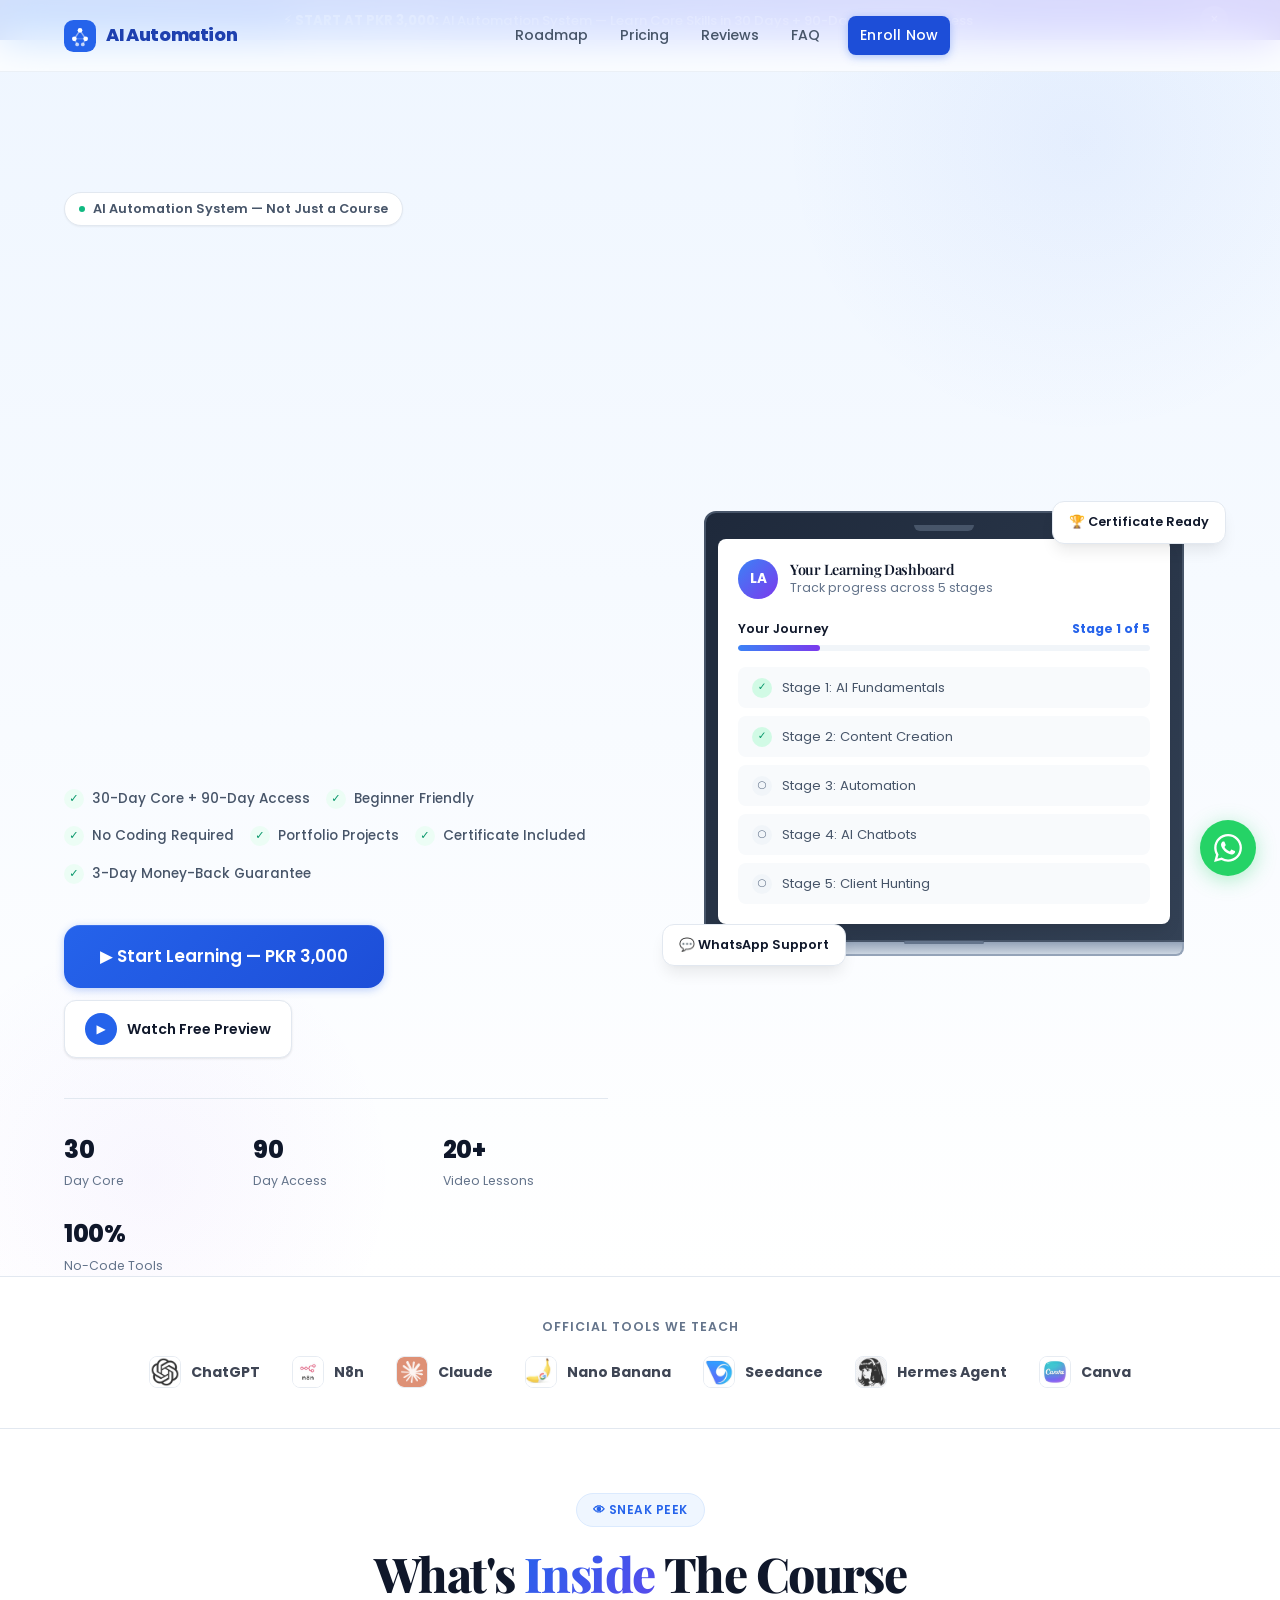
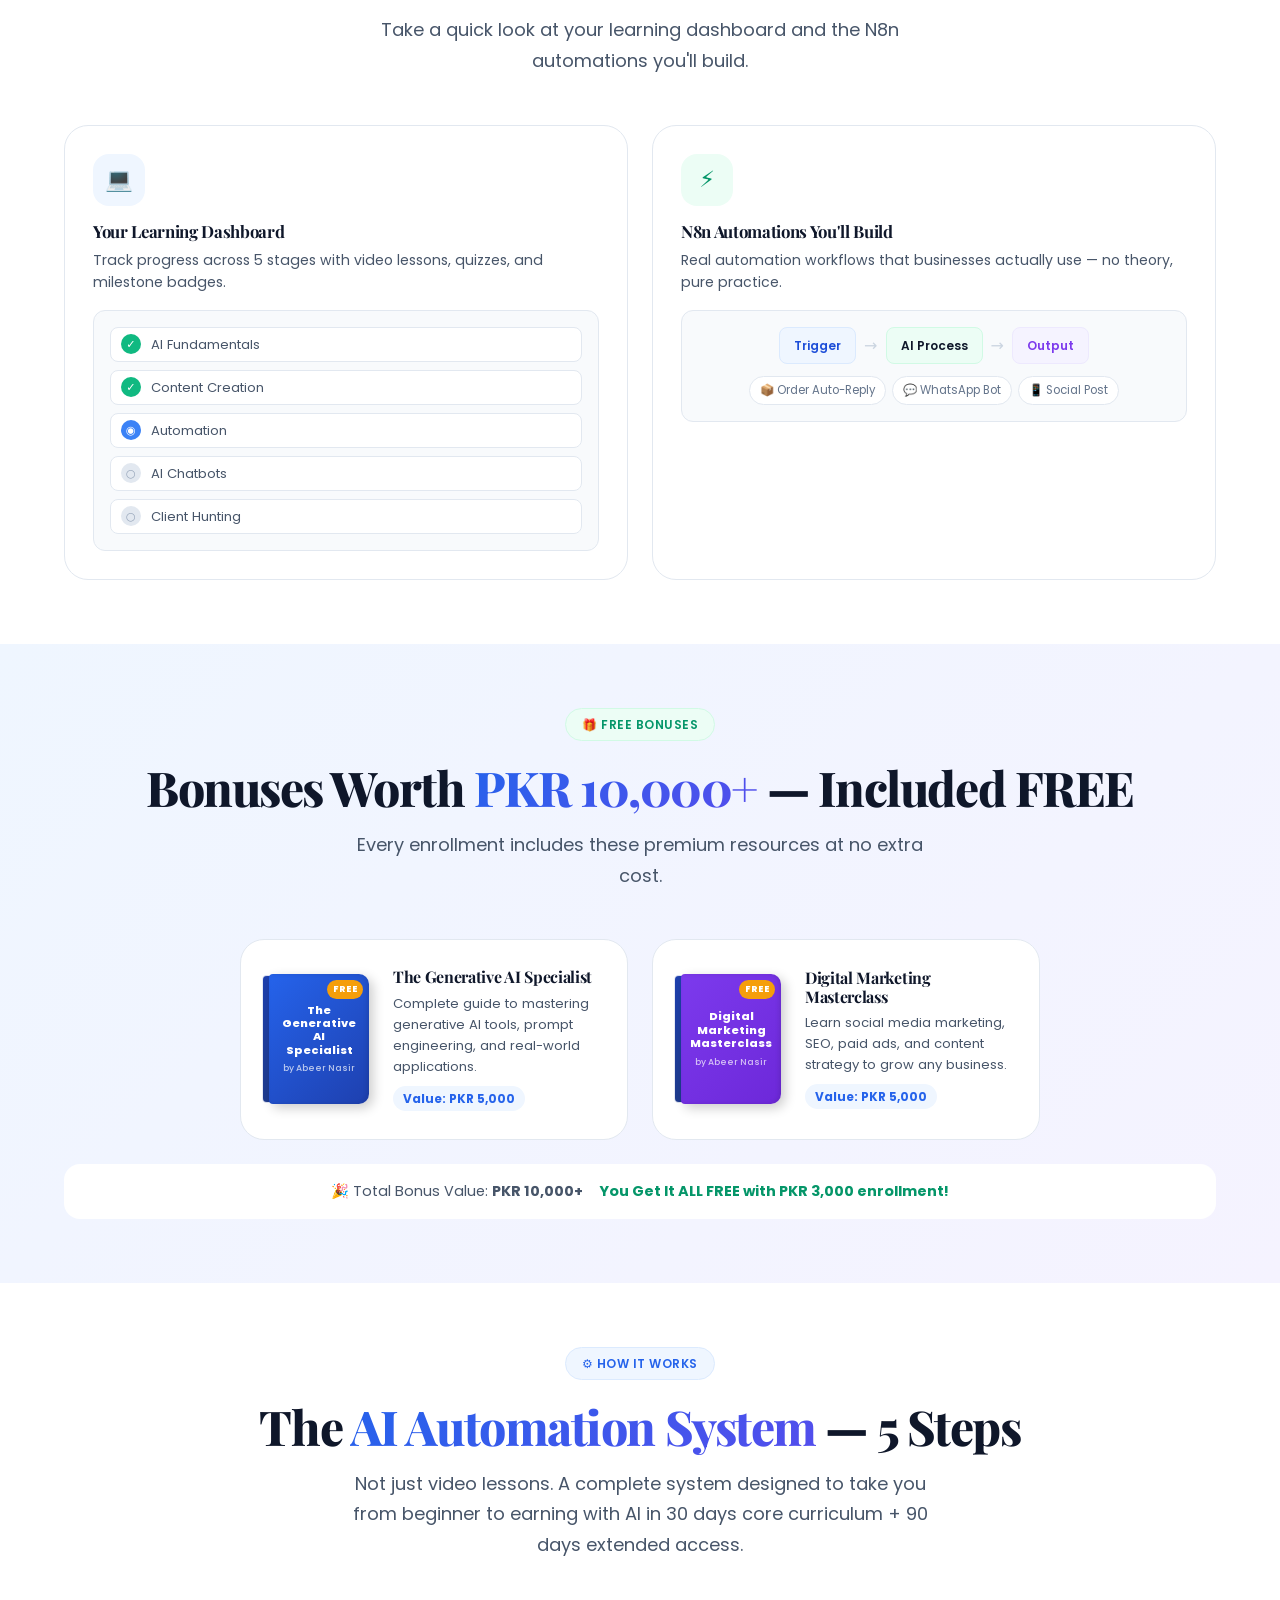
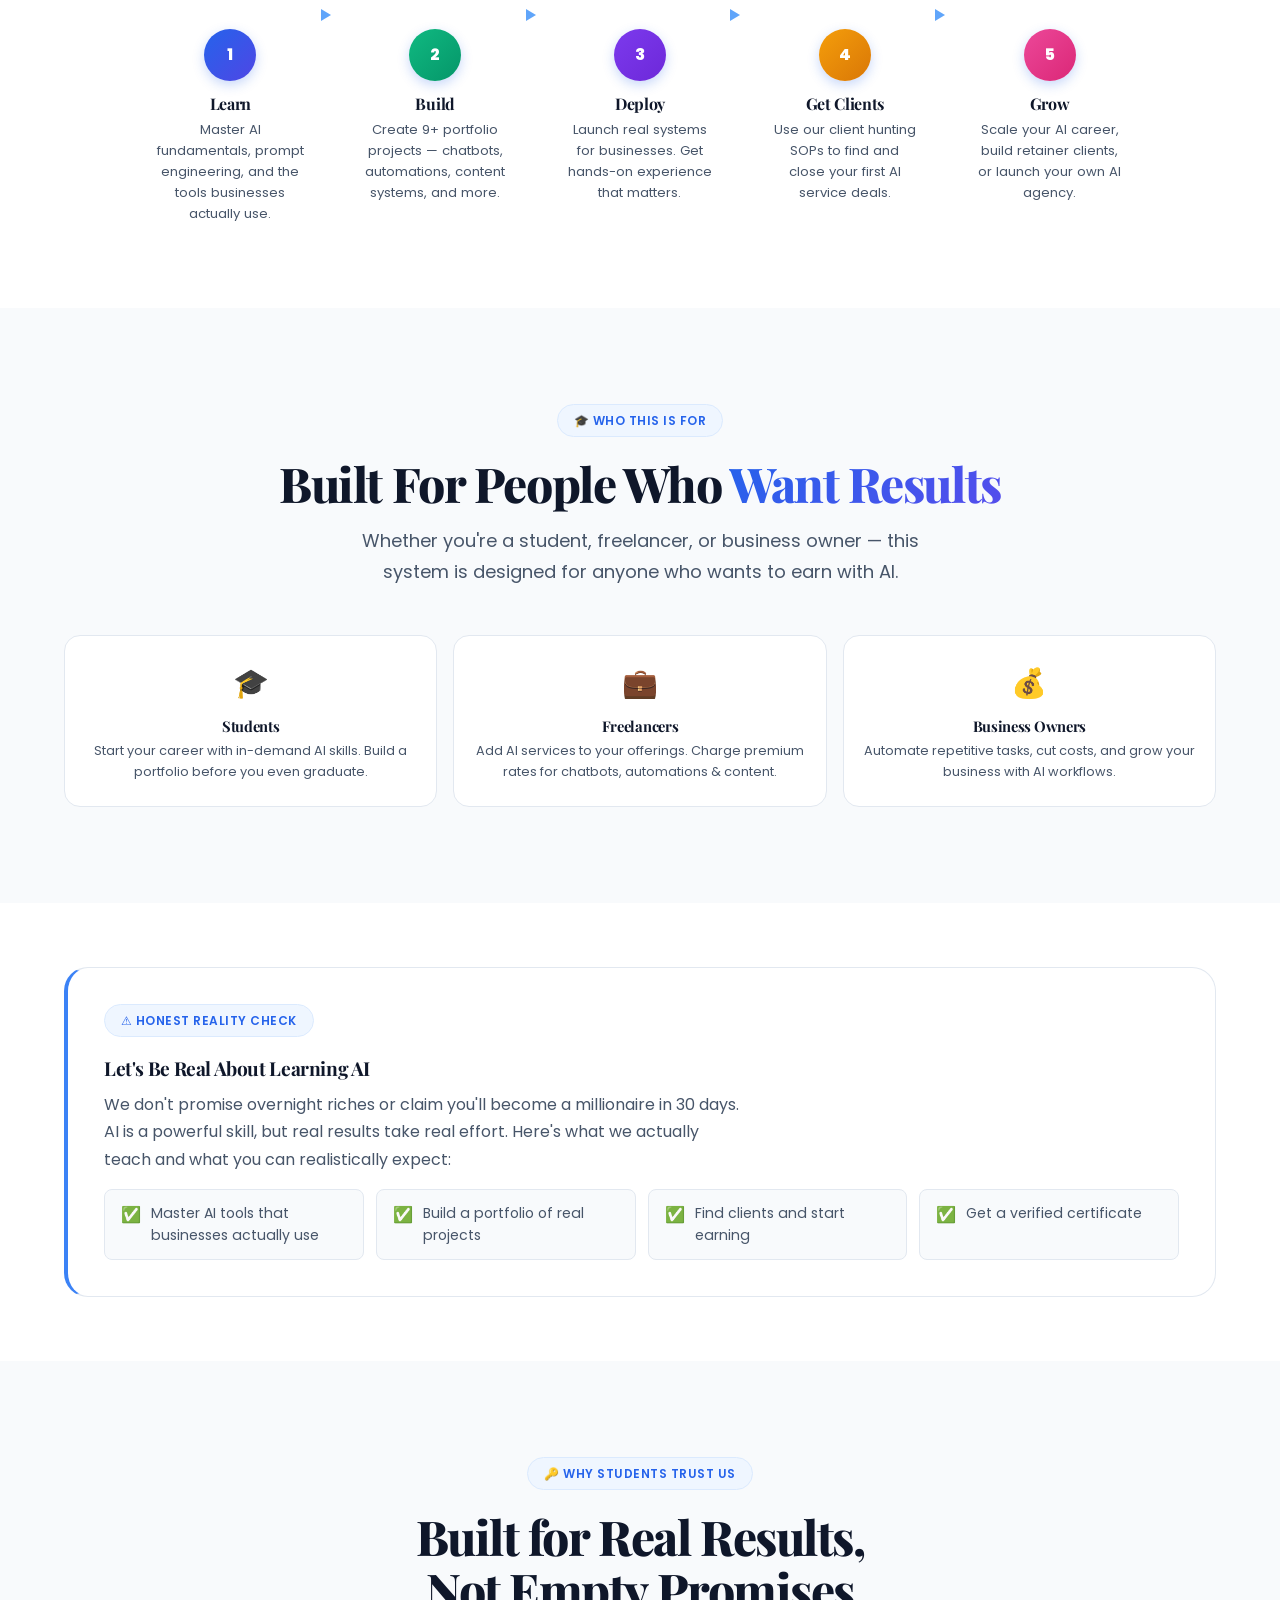
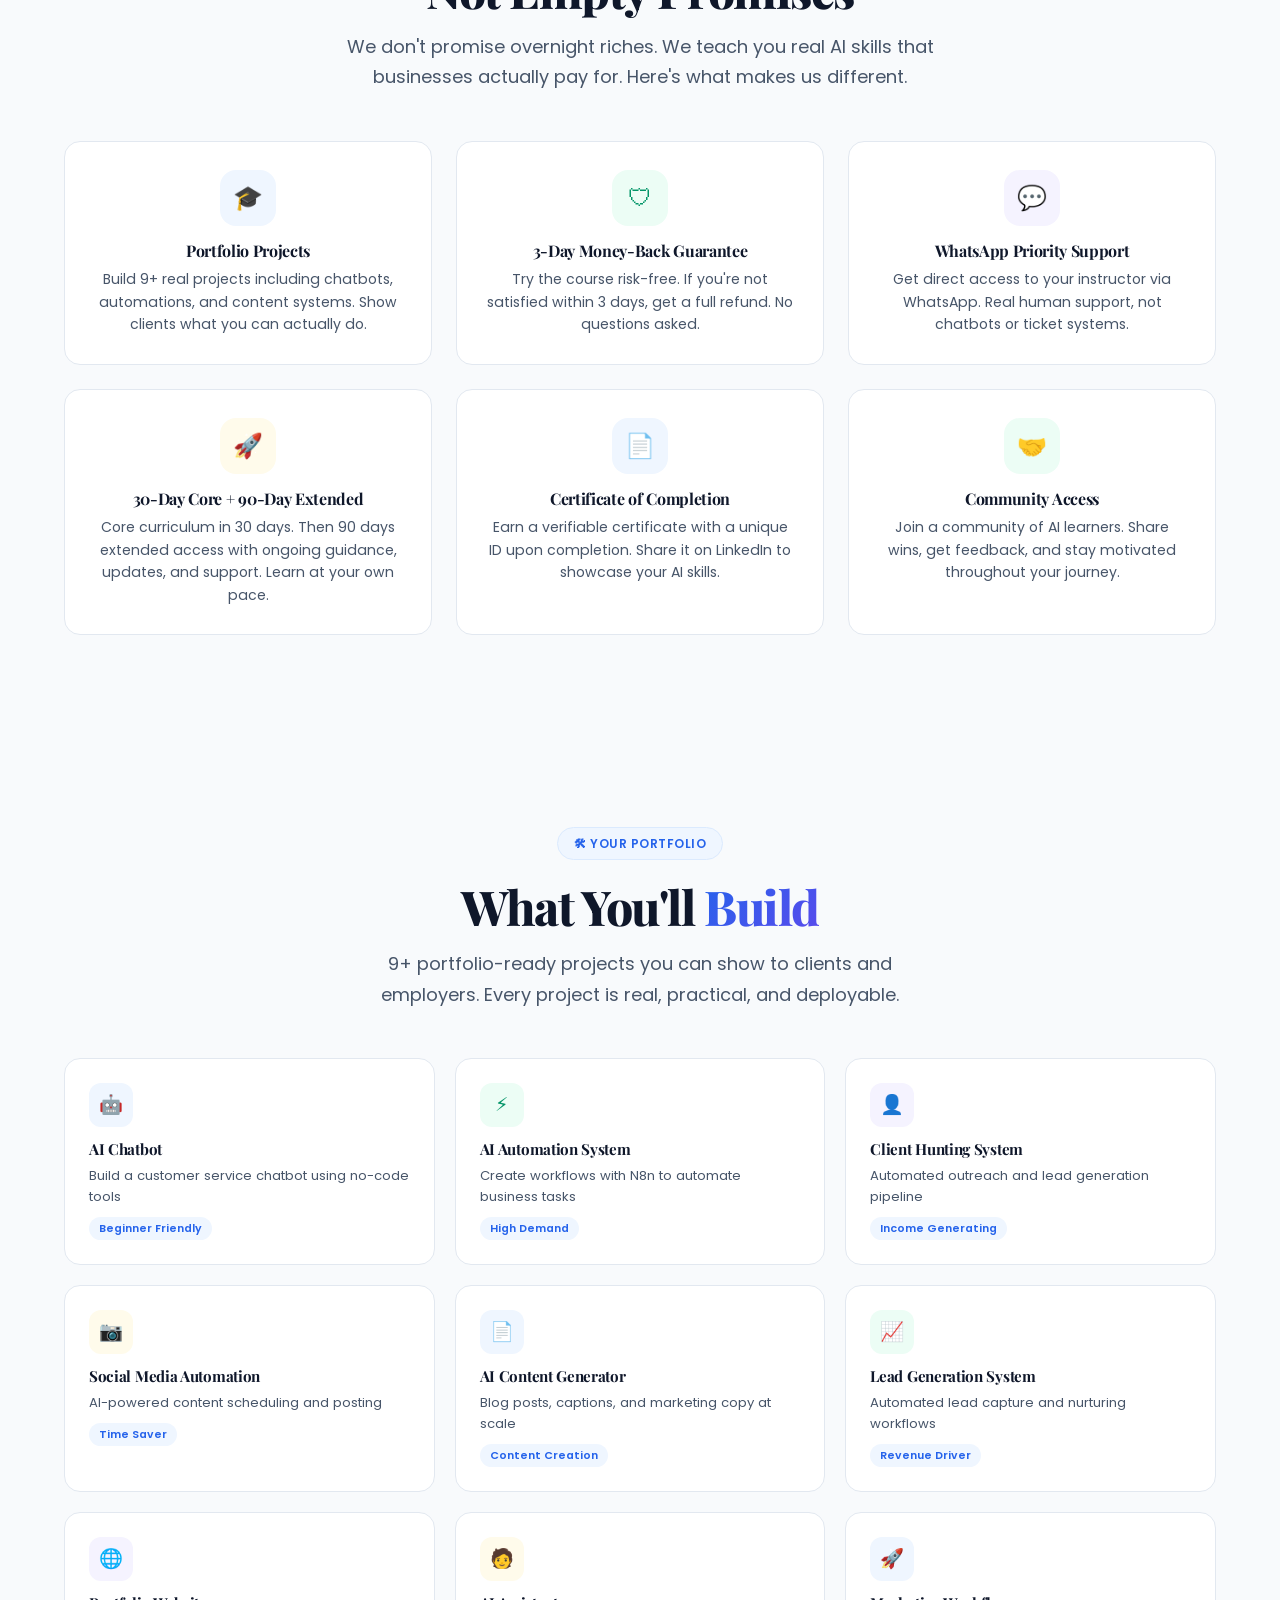
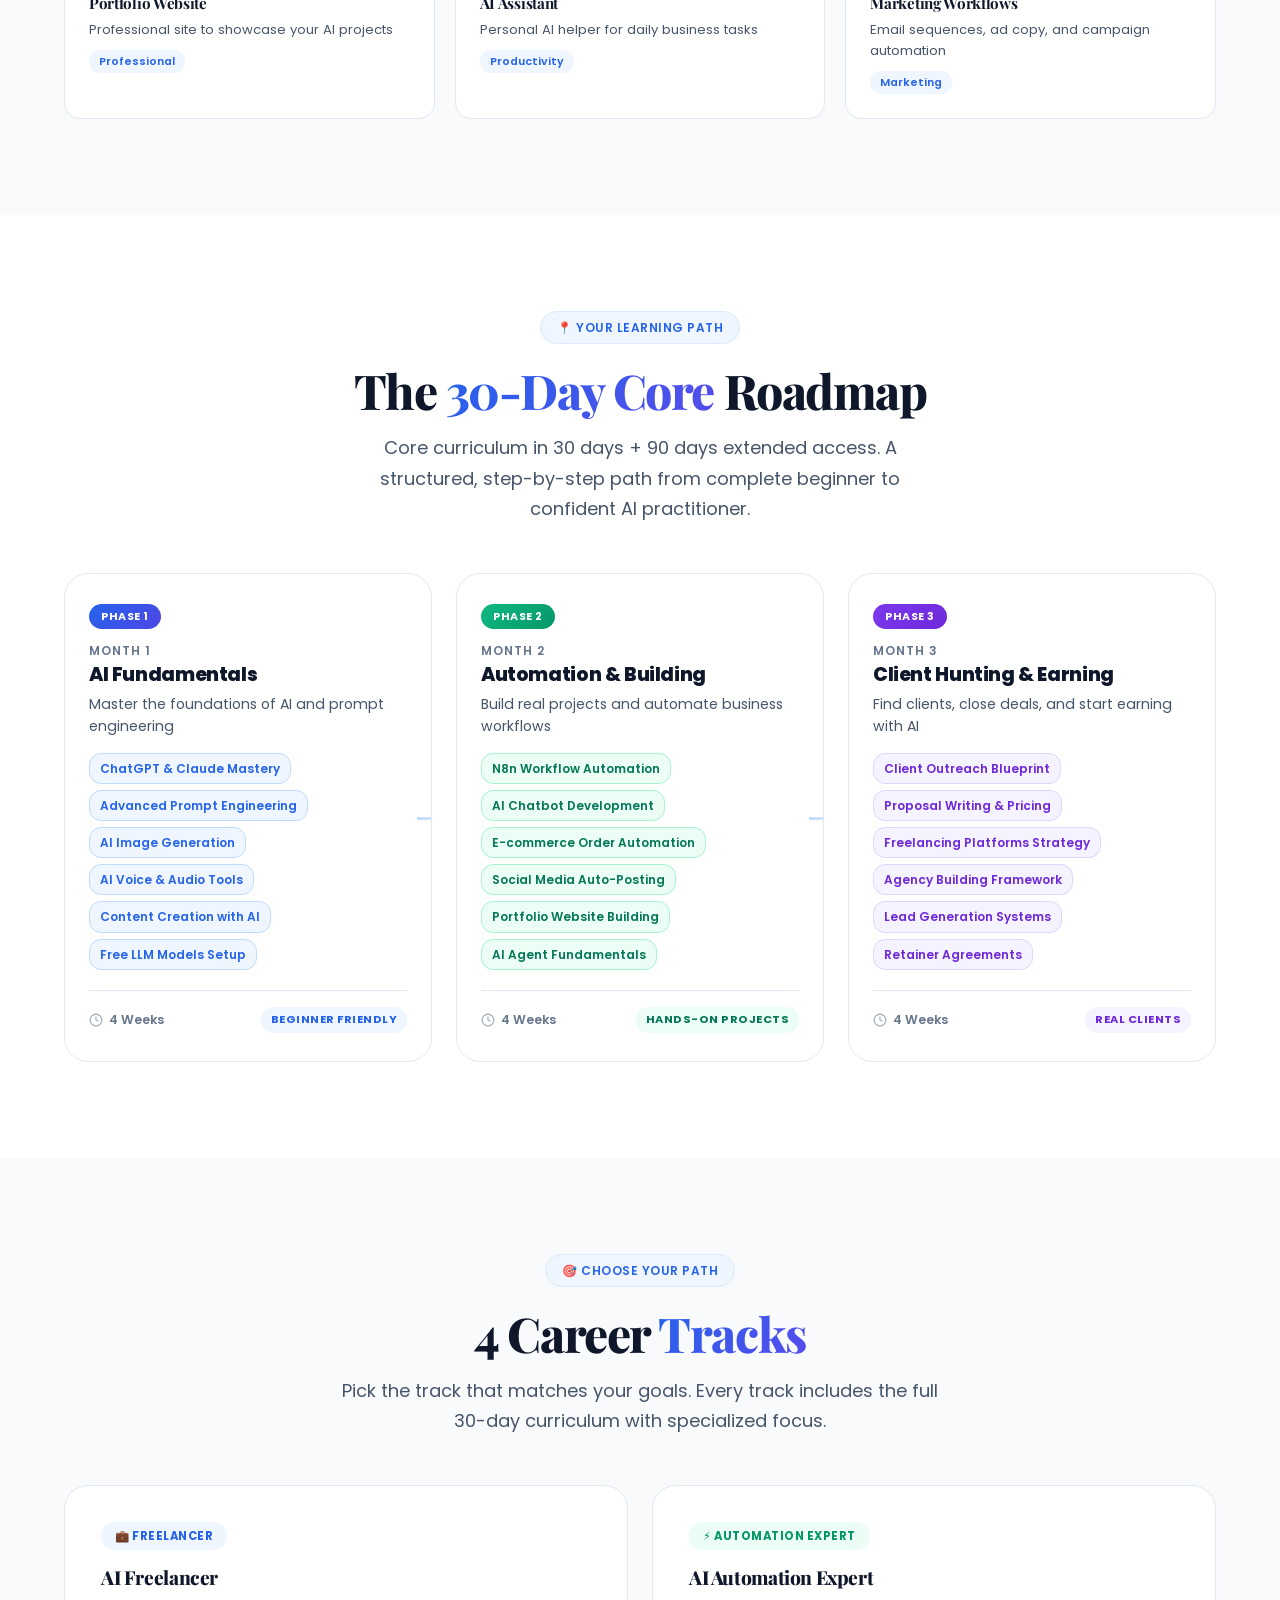
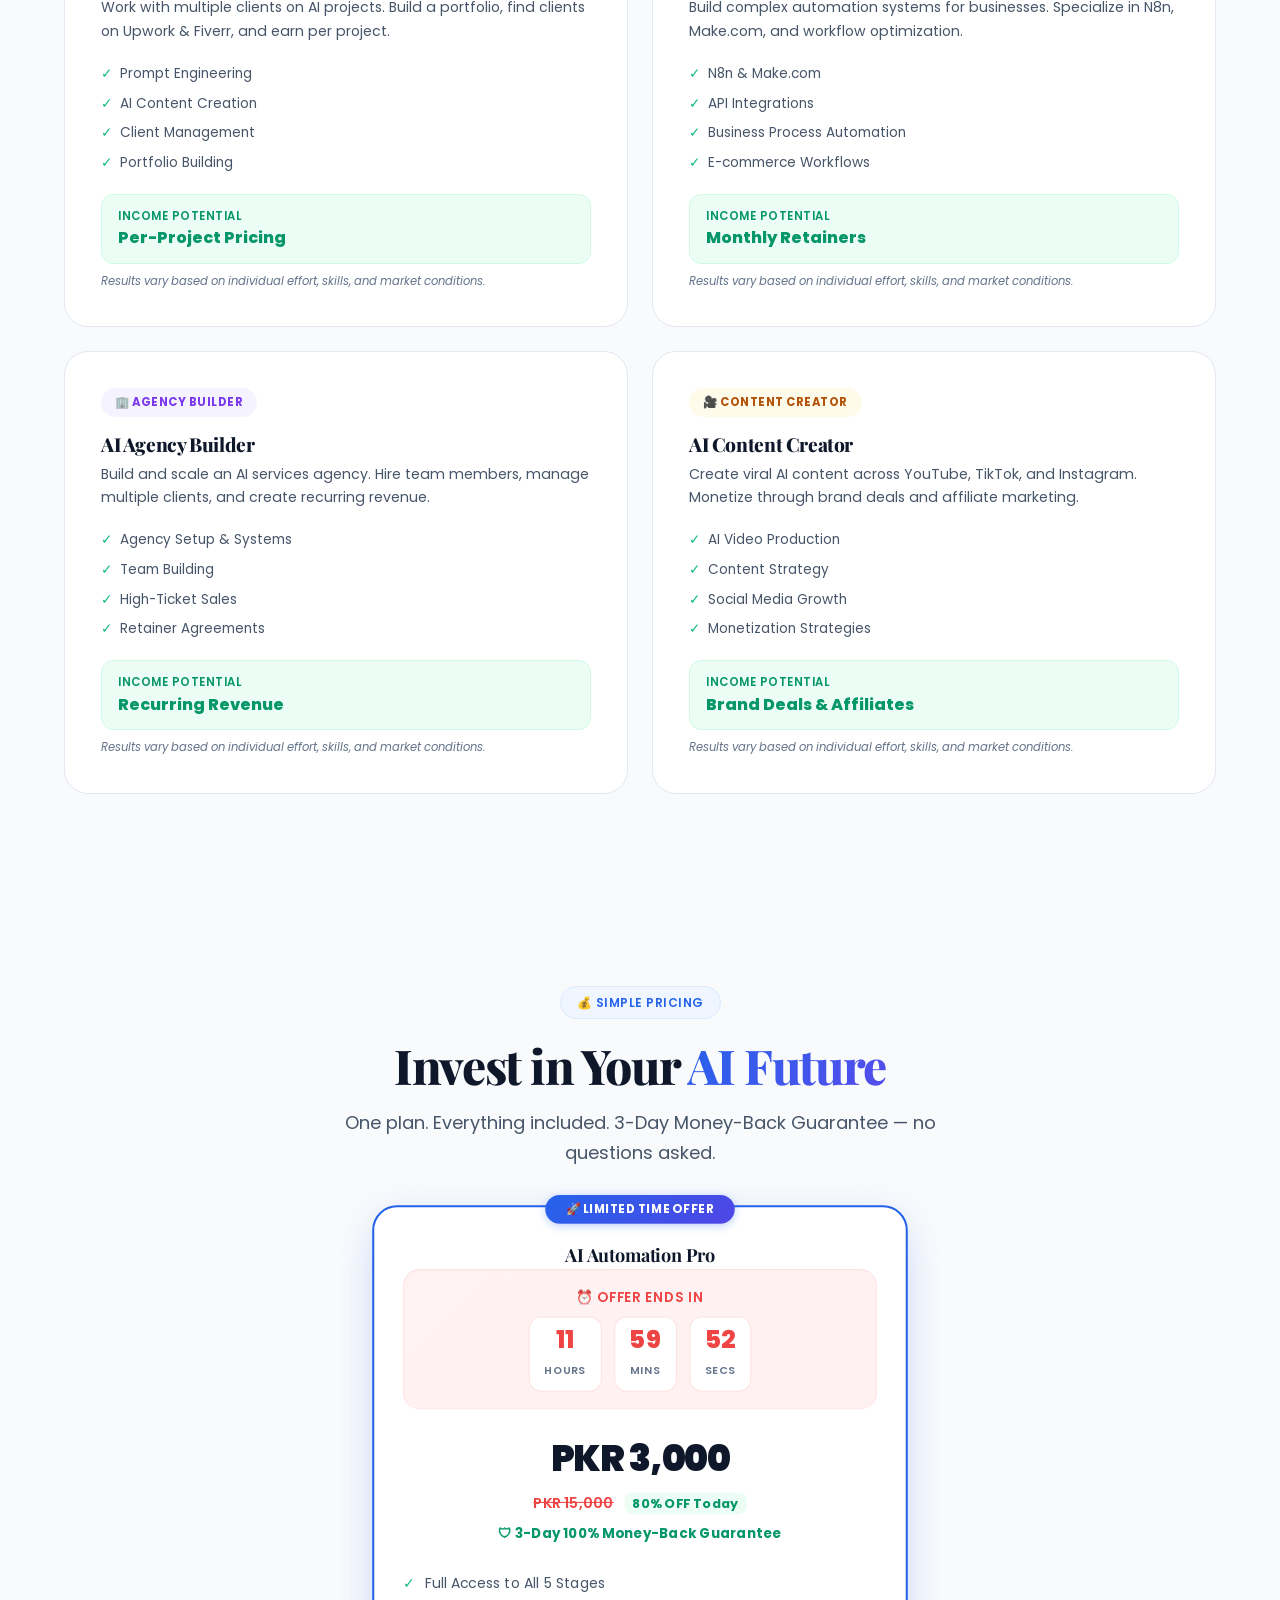
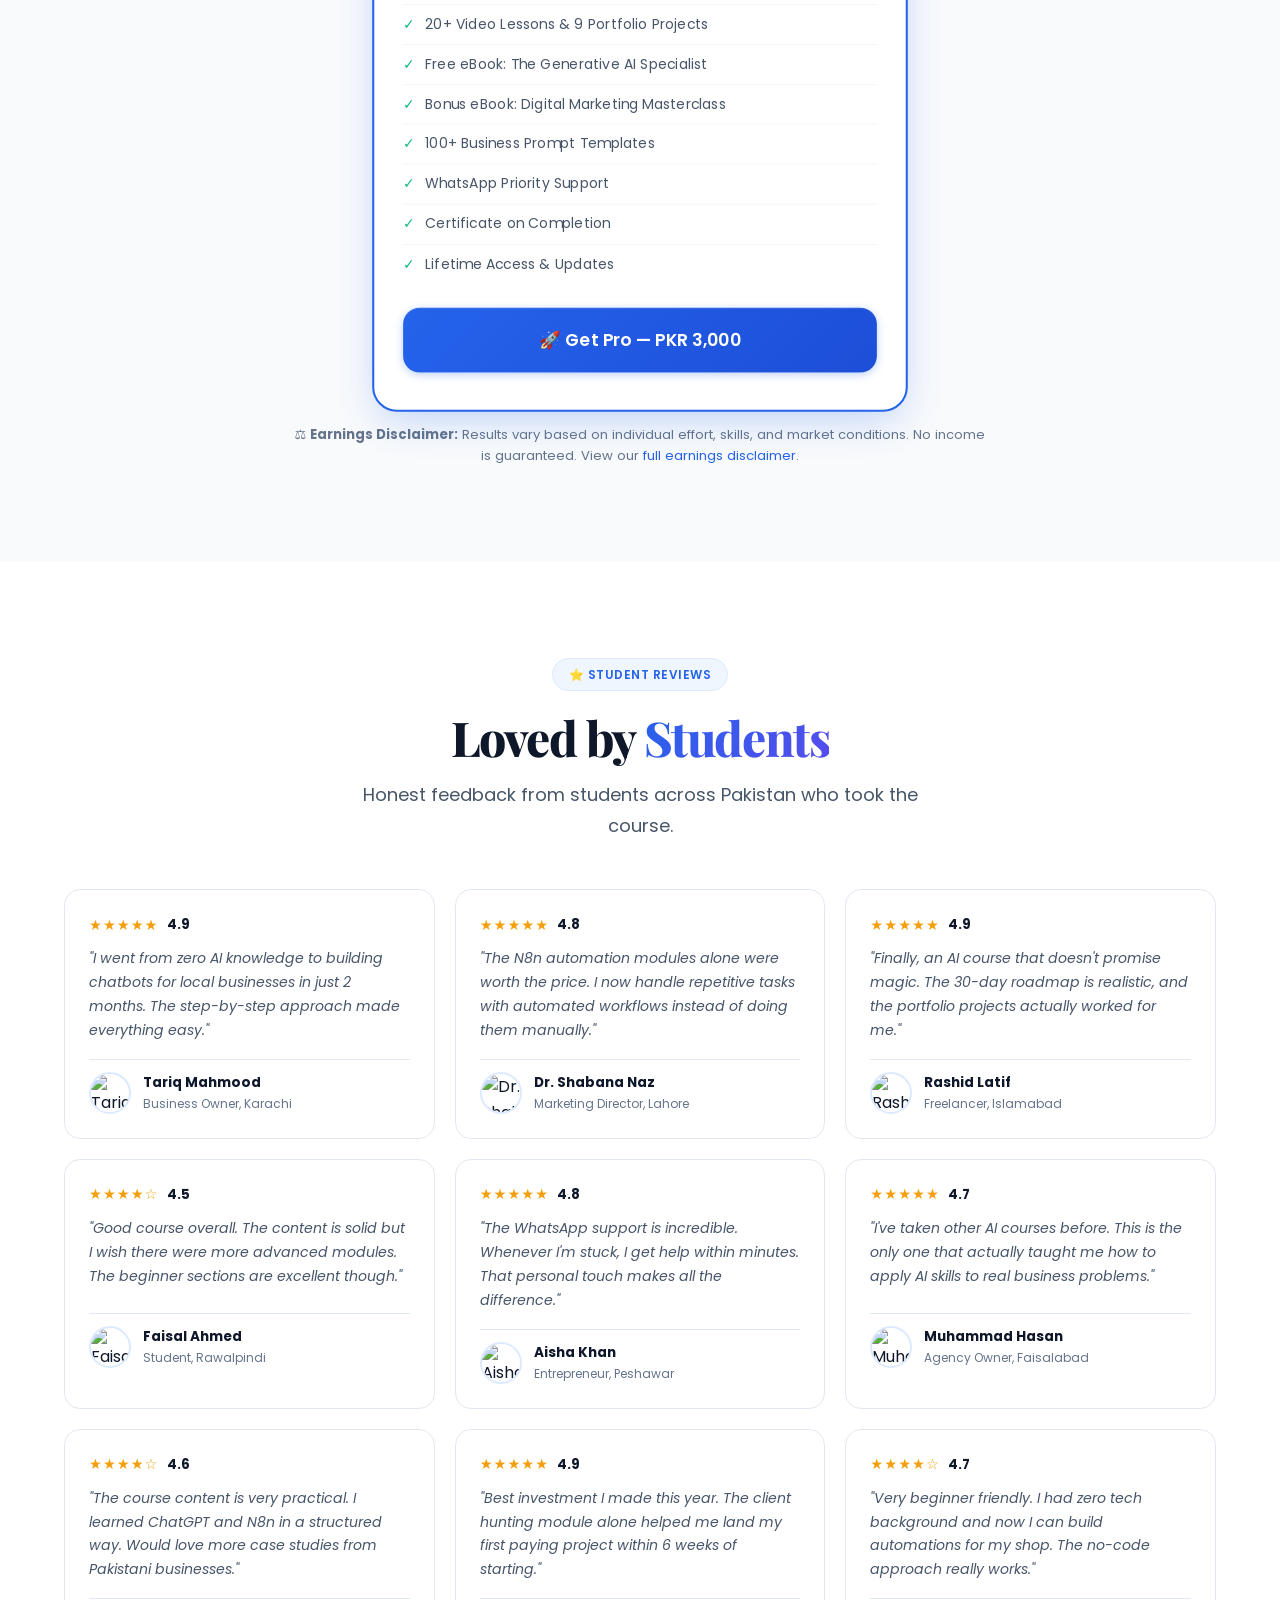
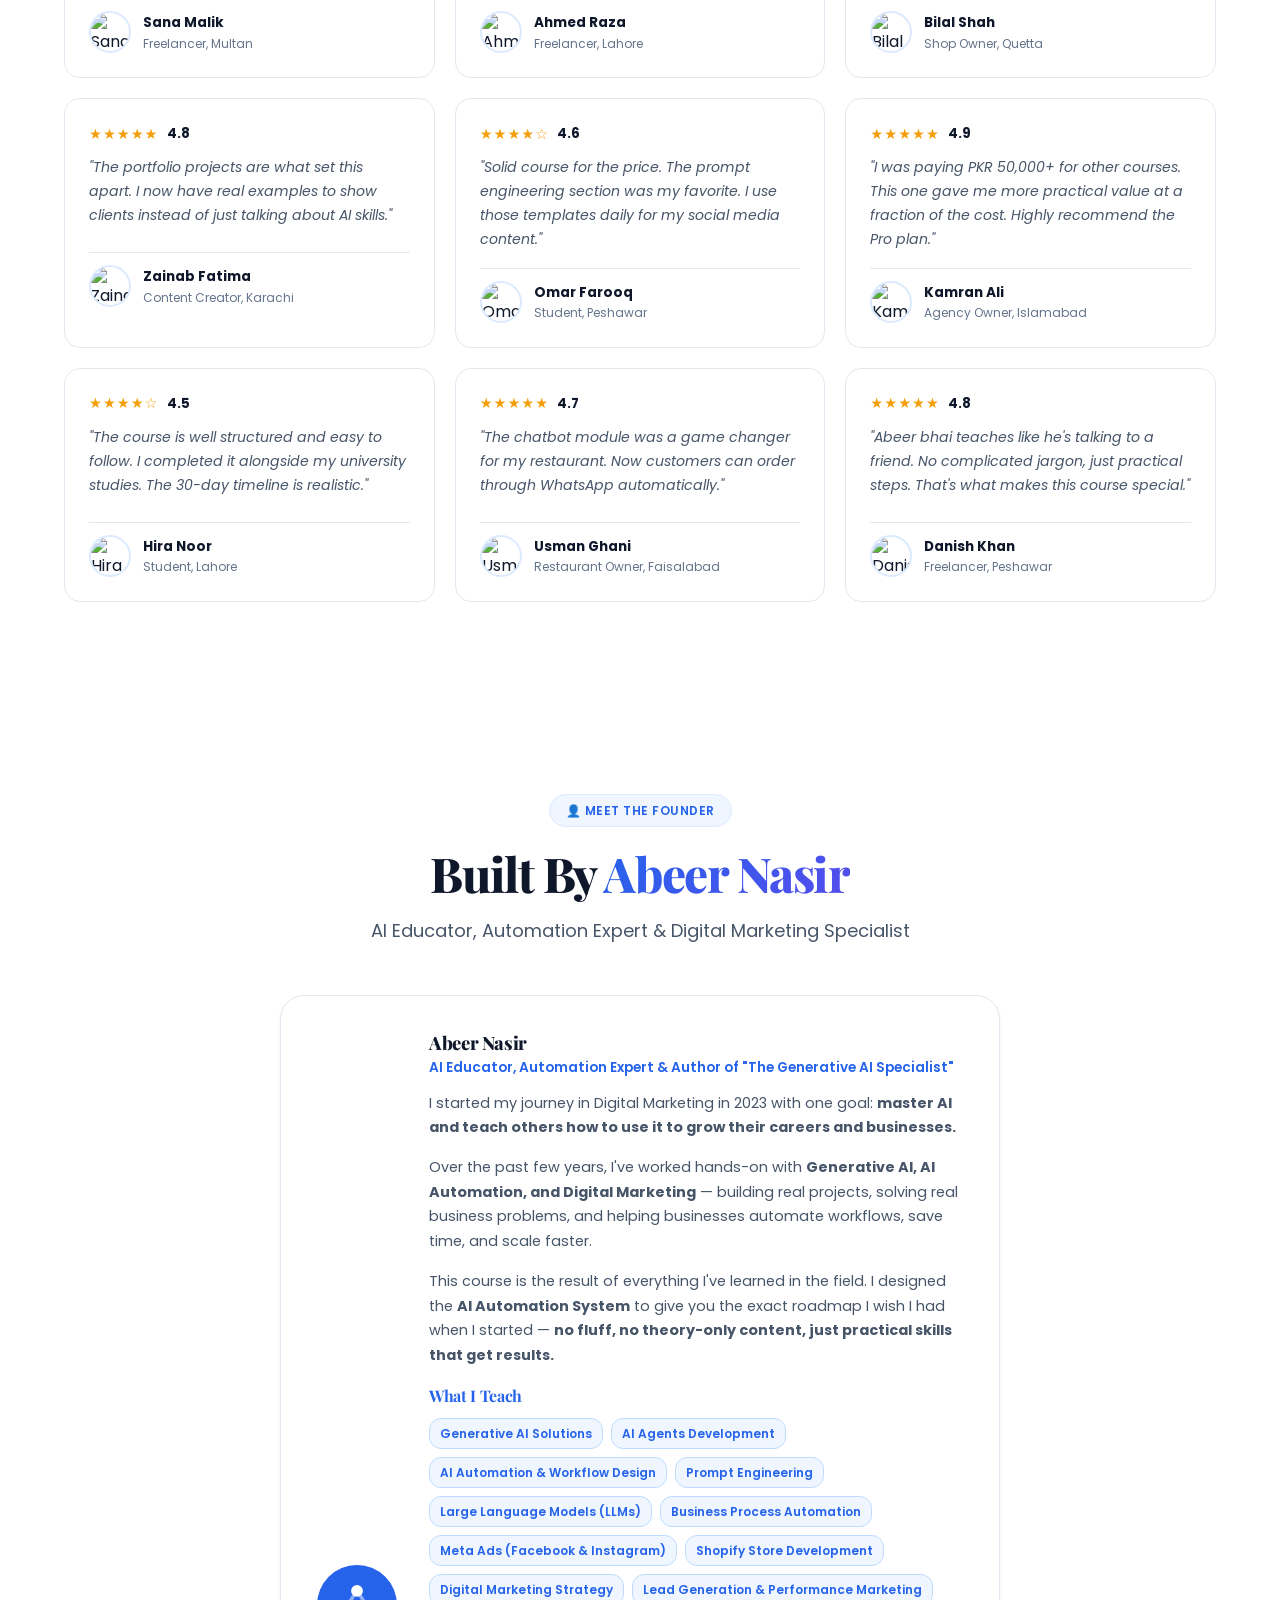
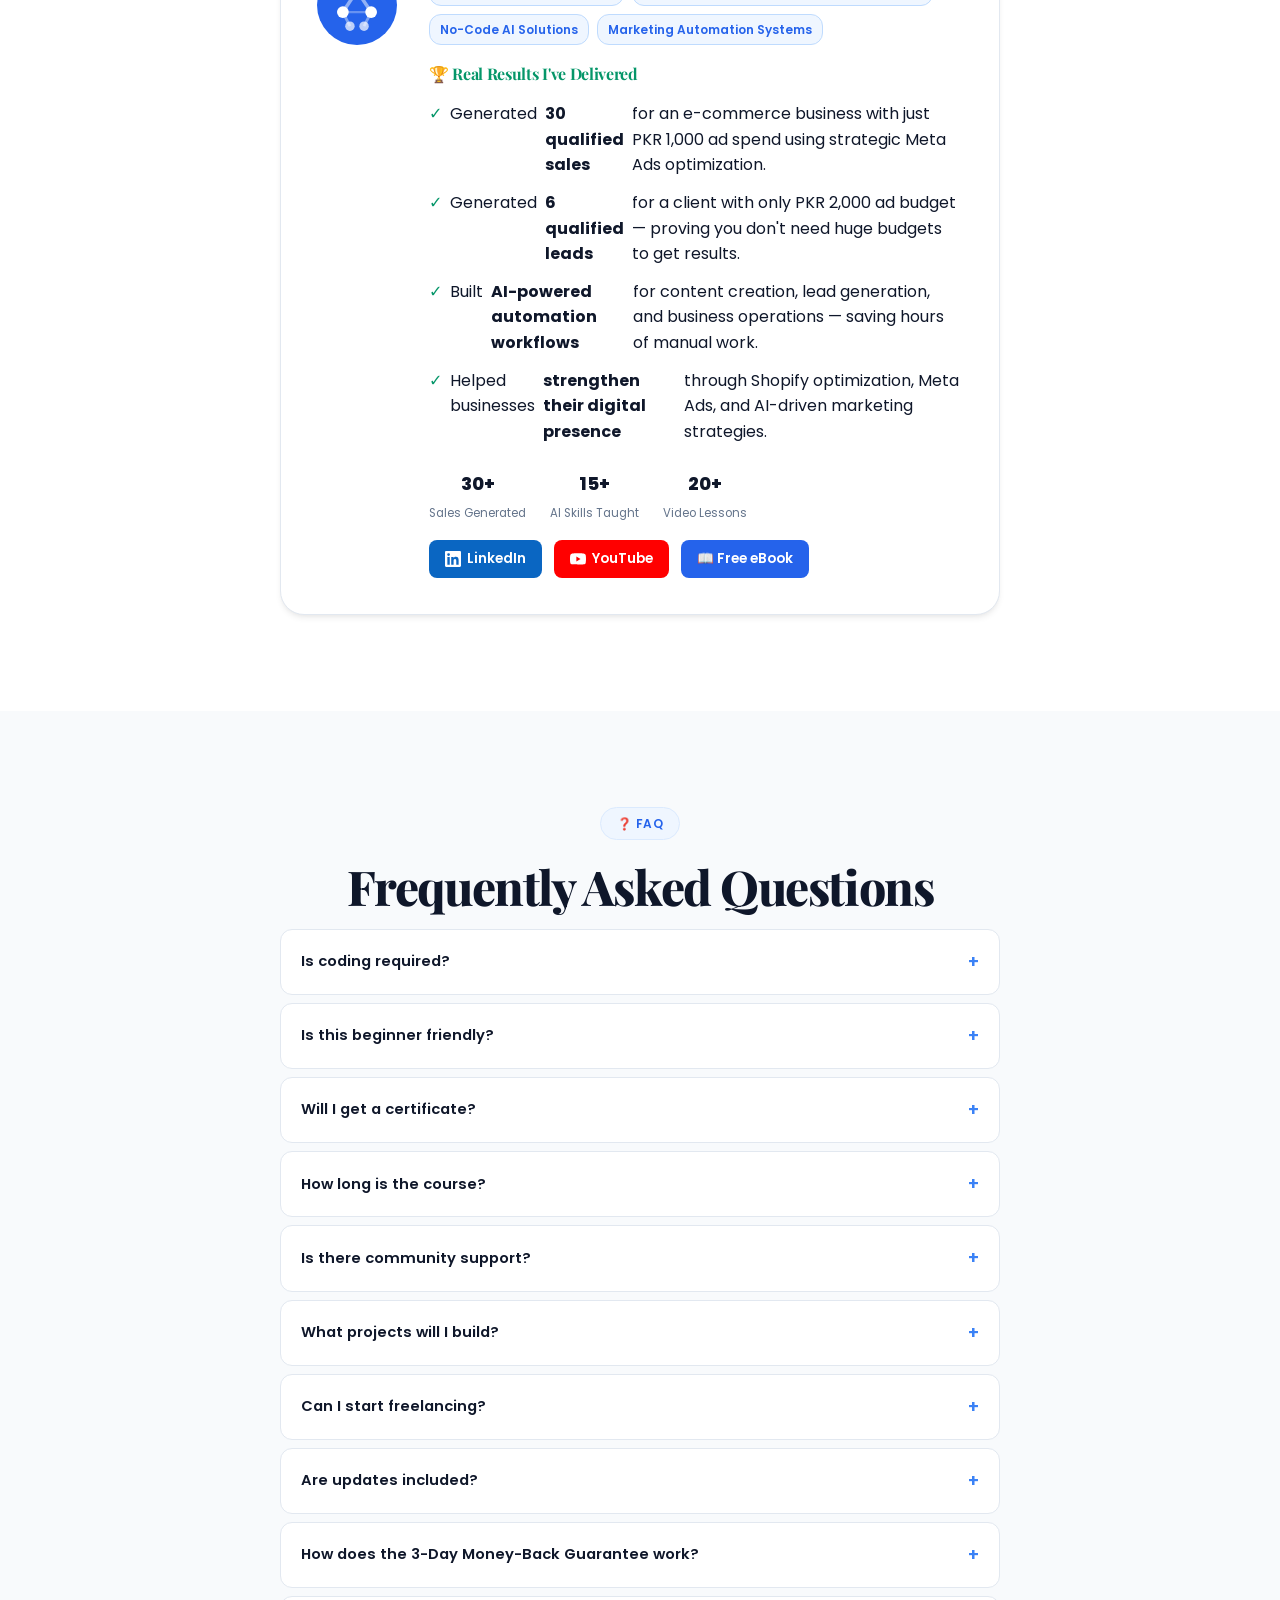
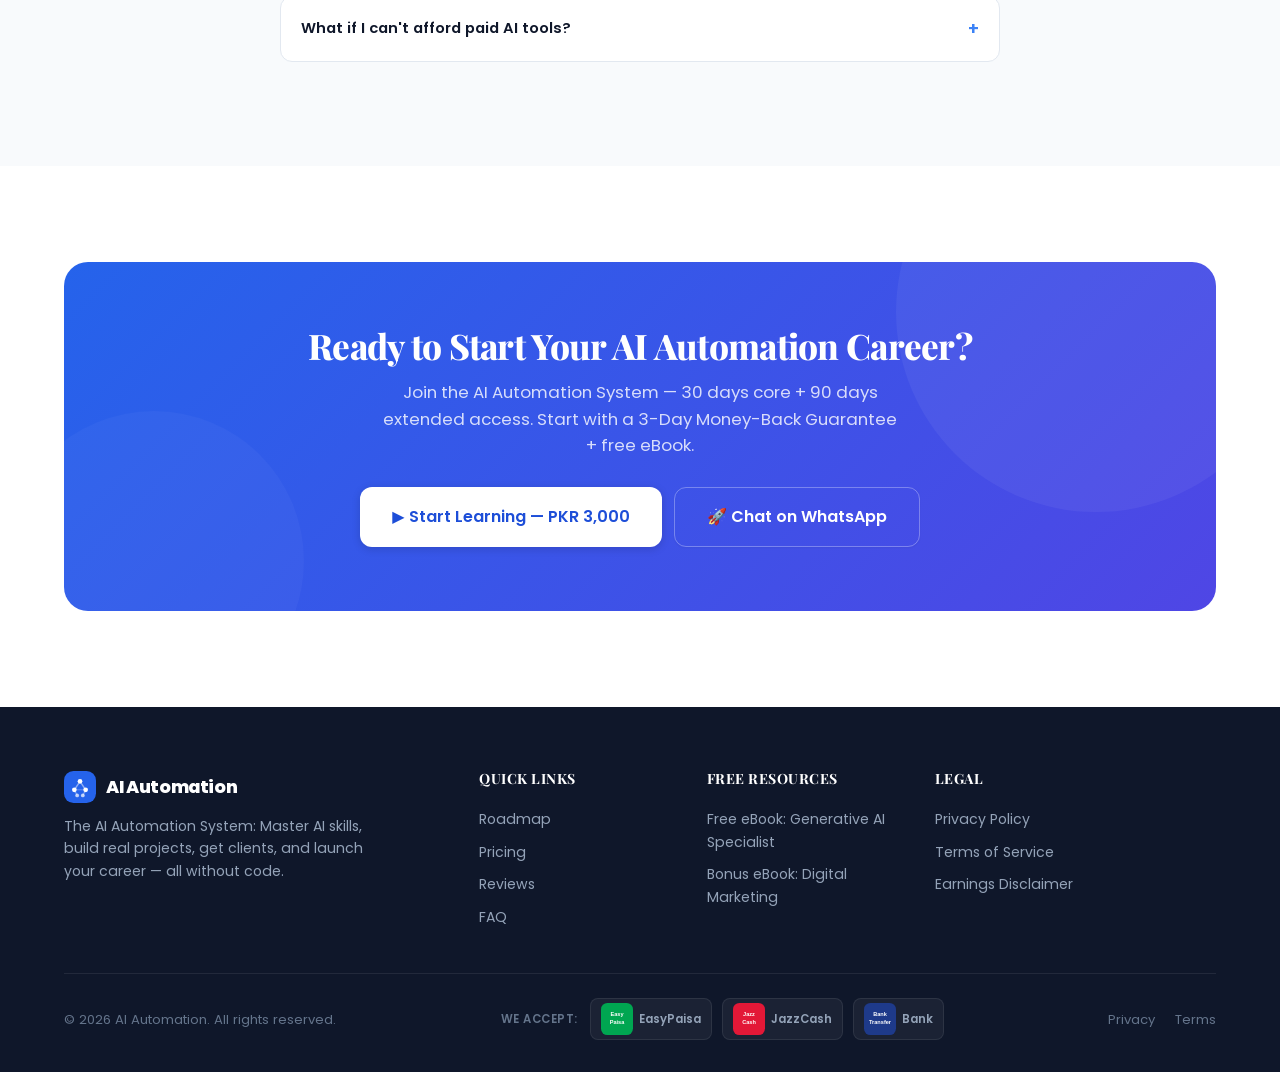
==== commit 6635a01f: "Fix: Timeline consistency, payment icons, video button, smooth scroll - Timeline: Standardized to '3" ====
--- a/index.html
+++ b/index.html
@@ -4,10 +4,10 @@
     <link rel="icon" type="image/png" href="favicon.png">
     <meta charset="UTF-8">
     <meta name="viewport" content="width=device-width, initial-scale=1.0">
-    <title>AI Automation - AI Automation System | Build Your AI Career In 30 Days</title>
-    <meta name="description" content="Pakistan's #1 AI Automation System. Master AI tools in 30 days without coding — learn, build projects, get clients, and launch your AI career. 3-Day Money-Back Guarantee + Certificate.">
+    <title>AI Automation - AI Automation System | Learn Core Skills in 30 Days</title>
+    <meta name="description" content="Pakistan's #1 AI Automation System. Master AI tools in 30 days without coding — learn, build projects, get clients, and launch your AI career. 90-Day Extended Access + 3-Day Money-Back Guarantee.">
     <meta name="keywords" content="learn AI Pakistan, AI career course, no-code AI, AI chatbot course, AI automation training, AI freelancing Pakistan, AI agency, prompt engineering, ChatGPT course, AI for beginners, AI certification Pakistan, AI career system">
-    <meta property="og:title" content="AI Automation - AI Automation System | Build Your AI Career In 30 Days">
+    <meta property="og:title" content="AI Automation - AI Automation System | Learn Core Skills in 30 Days">
     <meta property="og:description" content="Pakistan's #1 AI Automation System. Master AI tools in 30 days without coding — learn, build projects, get clients, and launch your AI career.">
     <meta property="og:type" content="website">
     <meta property="og:image" content="https://images.unsplash.com/photo-1677442136019-21780ecad995?auto=format&fit=crop&w=1200&q=80">
@@ -21,7 +21,7 @@
         "@context": "https://schema.org",
         "@type": "Course",
         "name": "AI Automation - AI Automation System",
-        "description": "Pakistan's #1 AI Automation System. Master AI tools in 30 days without coding — learn, build projects, get clients, and launch your AI career.",
+        "description": "Pakistan's #1 AI Automation System. Master AI tools in 30 days without coding — learn, build projects, get clients, and launch your AI career. 90-Day Extended Access included.",
         "provider": {
             "@type": "Organization",
             "name": "AI Automation",
@@ -49,7 +49,7 @@
             {"@type": "Question", "name": "Is coding required?", "acceptedAnswer": {"@type": "Answer", "text": "Absolutely not. Everything is taught using visual, no-code tools. If you can use a smartphone, you can learn AI with us."}},
             {"@type": "Question", "name": "Is this beginner friendly?", "acceptedAnswer": {"@type": "Answer", "text": "Yes! We start from the absolute basics. No prior AI, tech, or coding experience is needed."}},
             {"@type": "Question", "name": "Will I get a certificate?", "acceptedAnswer": {"@type": "Answer", "text": "Yes! Upon completing all 20 modules and portfolio projects, you'll receive a verified certificate."}},
-            {"@type": "Question", "name": "How long is the course?", "acceptedAnswer": {"@type": "Answer", "text": "The structured learning path is 30 days (1 month). You get lifetime access."}},
+            {"@type": "Question", "name": "How long is the course?", "acceptedAnswer": {"@type": "Answer", "text": "Core curriculum is 30 days. You also get 90 Days Extended Access with ongoing guidance and updates. Learn at your own pace — lifetime access included."}},
             {"@type": "Question", "name": "Is there community support?", "acceptedAnswer": {"@type": "Answer", "text": "Yes! You get access to our student community and WhatsApp priority support."}},
             {"@type": "Question", "name": "What projects will I build?", "acceptedAnswer": {"@type": "Answer", "text": "You'll build 9+ real projects including AI chatbots, automation workflows, content generation systems, and a portfolio website."}},
             {"@type": "Question", "name": "Can I start freelancing?", "acceptedAnswer": {"@type": "Answer", "text": "Yes! The final phase focuses on client hunting, freelancing platforms, proposal writing, and pricing strategies."}},
@@ -69,8 +69,8 @@
         <div class="container">
                 <div class="announcement-messages">
                     <div class="announcement-msg">&#128293; <strong>SPECIAL OFFER:</strong> 3-Day Money-Back Guarantee + Free AI eBook Included!</div>
-                    <div class="announcement-msg">&#9889; <strong>START AT PKR 3,000:</strong> AI Automation System — Master AI in 90 Days, Lifetime Access</div>
-                    <div class="announcement-msg">&#127891; From Zero to AI Pro in 90 Days! <a href="https://wa.me/923703159642" target="_blank" rel="noopener">Chat on WhatsApp to Start Now</a></div>
+                    <div class="announcement-msg">&#9889; <strong>START AT PKR 3,000:</strong> AI Automation System — Learn Core Skills in 30 Days + 90-Day Extended Access</div>
+                    <div class="announcement-msg">&#127891; Master AI in 30 Days! <a href="https://wa.me/923703159642" target="_blank" rel="noopener">Chat on WhatsApp to Start Now</a></div>
                 </div>
             <button class="announcement-close" aria-label="Close announcement">&times;</button>
         </div>
@@ -100,9 +100,9 @@
                     <div class="hero-content">
                         <div class="hero-eyebrow"><span class="dot"></span> AI Automation System — Not Just a Course</div>
                         <h1>Master In-Demand <span class="gradient">AI Tools & Automation</span> — Build Real Projects & Start Getting Clients Without Coding</h1>
-                        <p class="subtitle">The complete AI Automation system: Master ChatGPT, N8n, Claude & more — build 9+ portfolio projects, find paying clients, and launch your AI career in 90 days.</p>
+                        <p class="subtitle">The complete AI Automation system: Learn the core skills in 30 days, then get 90 days extended access & guidance. Master ChatGPT, N8n, Claude & more — build 9+ portfolio projects, find paying clients.</p>
                         <div class="hero-badges">
-                            <div class="hero-badge"><span class="icon">&#10003;</span> 90-Day Roadmap</div>
+                            <div class="hero-badge"><span class="icon">&#10003;</span> 30-Day Core + 90-Day Access</div>
                             <div class="hero-badge"><span class="icon">&#10003;</span> Beginner Friendly</div>
                             <div class="hero-badge"><span class="icon">&#10003;</span> No Coding Required</div>
                             <div class="hero-badge"><span class="icon">&#10003;</span> Portfolio Projects</div>
@@ -111,10 +111,11 @@
                         </div>
                         <div class="hero-buttons">
                             <a href="https://wa.me/923703159642?text=Hi%2C%20I%20want%20to%20start%20the%20AI%20Automation%20course." class="btn btn-primary btn-xl" data-whatsapp="trial">&#9654; Start Learning — PKR 3,000</a>
-                            <button class="hero-video-btn" data-modal="video"><span class="play-icon">&#9654;</span> Watch Free Preview</button>
+                            <a href="#sneak-peek" class="hero-video-btn"><span class="play-icon">&#9654;</span> Watch Free Preview</a>
                         </div>
                         <div class="hero-stats">
-                            <div class="hero-stat"><div class="num">90</div><div class="label">Day Roadmap</div></div>
+                            <div class="hero-stat"><div class="num">30</div><div class="label">Day Core</div></div>
+                            <div class="hero-stat"><div class="num">90</div><div class="label">Day Access</div></div>
                             <div class="hero-stat"><div class="num">20+</div><div class="label">Video Lessons</div></div>
                             <div class="hero-stat"><div class="num">100%</div><div class="label">No-Code Tools</div></div>
                         </div>
@@ -170,7 +171,7 @@
         </section>
 
         <!-- SNEAK PEEK: DASHBOARD & AUTOMATIONS -->
-        <section class="section-sm" style="background:var(--white)">
+        <section class="section-sm" style="background:var(--white)" id="sneak-peek">
             <div class="container">
                 <div class="text-center">
                     <div class="section-eyebrow reveal">&#128065; Sneak Peek</div>
@@ -273,7 +274,7 @@
                 <div class="text-center">
                     <div class="section-eyebrow reveal">&#9881; How It Works</div>
                     <h2 class="section-title reveal">The <span class="gradient">AI Automation System</span> — 5 Steps</h2>
-                    <p class="section-subtitle reveal">Not just video lessons. A complete system designed to take you from beginner to earning with AI in 30 days.</p>
+                    <p class="section-subtitle reveal">Not just video lessons. A complete system designed to take you from beginner to earning with AI in 30 days core curriculum + 90 days extended access.</p>
                 </div>
                 <div class="flow-steps">
                     <div class="flow-step reveal rd1">
@@ -368,8 +369,8 @@
                     </div>
                     <div class="trust-card reveal rd1">
                         <div class="icon" style="background:var(--amber-50);color:#d97706">&#128640;</div>
-                        <h3>90-Day Structured Path</h3>
-                        <p>No random tutorials. A clear, step-by-step roadmap from complete beginner to confident AI practitioner in 90 days.</p>
+                        <h3>30-Day Core + 90-Day Extended</h3>
+                        <p>Core curriculum in 30 days. Then 90 days extended access with ongoing guidance, updates, and support. Learn at your own pace.</p>
                     </div>
                     <div class="trust-card reveal rd2">
                         <div class="icon" style="background:var(--blue-50);color:var(--blue-600)">&#128196;</div>
@@ -412,8 +413,8 @@
             <div class="container">
                 <div class="text-center">
                     <div class="section-eyebrow reveal">&#128205; Your Learning Path</div>
-                    <h2 class="section-title reveal">The <span class="gradient">90-Day</span> Roadmap</h2>
-                    <p class="section-subtitle reveal">A structured, step-by-step path from complete beginner to confident AI practitioner. No skipping, no confusion.</p>
+                    <h2 class="section-title reveal">The <span class="gradient">30-Day Core</span> Roadmap</h2>
+                    <p class="section-subtitle reveal">Core curriculum in 30 days + 90 days extended access. A structured, step-by-step path from complete beginner to confident AI practitioner.</p>
                 </div>
                 <div class="roadmap-cards">
                     <!-- Phase 1 -->
@@ -754,7 +755,7 @@
                     <div class="faq-item reveal"><button class="faq-question" aria-expanded="false">Is coding required? <span class="icon">+</span></button><div class="faq-answer" role="region"><p>Absolutely not. This course is designed for complete beginners. Everything is taught using visual, no-code tools. If you can use a smartphone, you can learn AI with us.</p></div></div>
                     <div class="faq-item reveal"><button class="faq-question" aria-expanded="false">Is this beginner friendly? <span class="icon">+</span></button><div class="faq-answer" role="region"><p>Yes! We start from the absolute basics. No prior AI, tech, or coding experience is needed. The course is structured to take you from zero to confident practitioner.</p></div></div>
                     <div class="faq-item reveal"><button class="faq-question" aria-expanded="false">Will I get a certificate? <span class="icon">+</span></button><div class="faq-answer" role="region"><p>Yes! Upon completing all 20 modules and the portfolio projects, you'll receive a verified certificate that you can share on LinkedIn and with potential clients.</p></div></div>
-                    <div class="faq-item reveal"><button class="faq-question" aria-expanded="false">How long is the course? <span class="icon">+</span></button><div class="faq-answer" role="region"><p>The structured learning path is 90 days (3 months). However, you learn at your own pace. Some students finish faster, others take longer. You get lifetime access.</p></div></div>
+                    <div class="faq-item reveal"><button class="faq-question" aria-expanded="false">How long is the course? <span class="icon">+</span></button><div class="faq-answer" role="region"><p>Core curriculum is 30 days. You also get 90 Days Extended Access with ongoing guidance and updates. Learn at your own pace — lifetime access included.</p></div></div>
                     <div class="faq-item reveal"><button class="faq-question" aria-expanded="false">Is there community support? <span class="icon">+</span></button><div class="faq-answer" role="region"><p>Yes! You get access to our student community and WhatsApp priority support. You can ask questions, share progress, and connect with fellow learners.</p></div></div>
                     <div class="faq-item reveal"><button class="faq-question" aria-expanded="false">What projects will I build? <span class="icon">+</span></button><div class="faq-answer" role="region"><p>You'll build 9+ real projects including AI chatbots, automation workflows, content generation systems, lead generation pipelines, social media automation, and a portfolio website.</p></div></div>
                     <div class="faq-item reveal"><button class="faq-question" aria-expanded="false">Can I start freelancing? <span class="icon">+</span></button><div class="faq-answer" role="region"><p>Yes! Month 3 of the course specifically focuses on client hunting, freelancing platforms, proposal writing, and pricing strategies. Many students start earning during the course.</p></div></div>
@@ -770,7 +771,7 @@
             <div class="container">
                 <div class="cta-banner reveal">
                     <h2>Ready to Start Your AI Automation Career?</h2>
-                    <p>Join the AI Automation System and go from beginner to earning in 90 days. Start with a 3-Day Money-Back Guarantee + free eBook.</p>
+                    <p>Join the AI Automation System — 30 days core + 90 days extended access. Start with a 3-Day Money-Back Guarantee + free eBook.</p>
                     <div class="btn-row">
                         <a href="https://wa.me/923703159642?text=Hi%2C%20I%20want%20to%20start%20the%20AI%20Automation%20course." class="btn btn-primary btn-lg" data-whatsapp="trial">&#9654; Start Learning — PKR 3,000</a>
                         <a href="https://wa.me/923703159642" class="btn btn-secondary btn-lg" data-whatsapp="enroll">&#128640; Chat on WhatsApp</a>
@@ -793,6 +794,23 @@
             </div>
             <div class="footer-bottom">
                 <p>&copy; 2026 AI Automation. All rights reserved.</p>
+                <div class="footer-payments">
+                    <span class="payment-label">We Accept:</span>
+                    <div class="payment-icons">
+                        <div class="payment-icon easypaisa">
+                            <svg viewBox="0 0 40 40" width="32" height="32"><rect width="40" height="40" rx="8" fill="#00A651"/><text x="20" y="16" text-anchor="middle" fill="#fff" font-size="7" font-weight="800" font-family="Arial">Easy</text><text x="20" y="26" text-anchor="middle" fill="#fff" font-size="7" font-weight="800" font-family="Arial">Paisa</text></svg>
+                            <span>EasyPaisa</span>
+                        </div>
+                        <div class="payment-icon jazzcash">
+                            <svg viewBox="0 0 40 40" width="32" height="32"><rect width="40" height="40" rx="8" fill="#E31837"/><text x="20" y="16" text-anchor="middle" fill="#fff" font-size="7" font-weight="800" font-family="Arial">Jazz</text><text x="20" y="26" text-anchor="middle" fill="#fff" font-size="7" font-weight="800" font-family="Arial">Cash</text></svg>
+                            <span>JazzCash</span>
+                        </div>
+                        <div class="payment-icon bank">
+                            <svg viewBox="0 0 40 40" width="32" height="32"><rect width="40" height="40" rx="8" fill="#1E3A8A"/><text x="20" y="16" text-anchor="middle" fill="#fff" font-size="7" font-weight="800" font-family="Arial">Bank</text><text x="20" y="26" text-anchor="middle" fill="#fff" font-size="7" font-weight="800" font-family="Arial">Transfer</text></svg>
+                            <span>Bank</span>
+                        </div>
+                    </div>
+                </div>
                 <div class="footer-links"><a href="privacy.html">Privacy</a><a href="terms.html">Terms</a></div>
             </div>
         </div>
@@ -804,7 +822,7 @@
             <iframe id="videoModalIframe" src="" data-src="https://www.youtube.com/embed/dQw4w9WgXcQ" title="AI Automation Demo Video" allow="accelerometer; autoplay; clipboard-write; encrypted-media; gyroscope; picture-in-picture" allowfullscreen loading="lazy"></iframe>
             <div class="video-cta">
                 <h3>Ready to Start Your AI Automation Career?</h3>
-                <p>Start your 90-day learning plan — PKR 3,000.</p>
+                <p>Start your 30-day learning plan + 90-day extended access — PKR 3,000.</p>
                 <div class="btn-row">
                     <a href="https://wa.me/923703159642?text=Hi%2C%20I%20want%20to%20start%20the%20AI%20Automation%20course." class="btn btn-primary" data-whatsapp="trial">&#9654; Start Learning</a>
                     <a href="https://wa.me/923703159642" class="btn btn-secondary" data-whatsapp="enroll">Chat on WhatsApp</a>
@@ -831,7 +849,7 @@
         <div class="sticky-enroll-inner">
             <div class="sticky-enroll-text">
                 <div class="price-tag">AI Automation Pro — PKR 3,000</div>
-                <div class="sub">90-Day Roadmap + 2 Free eBooks + Certificate</div>
+                <div class="sub">30-Day Core + 90-Day Access + 2 Free eBooks</div>
             </div>
             <a href="https://wa.me/923703159642?text=Hi%2C%20I%20want%20to%20enroll%20in%20the%20AI%20Automation%20Pro%20course." class="btn btn-primary" data-whatsapp="trial">Enroll Now</a>
         </div>
--- a/style.css
+++ b/style.css
@@ -374,6 +374,15 @@
 .footer-links{display:flex;gap:20px}
 .footer-links a{font-size:.82rem;color:var(--slate-500)}
 .footer-links a:hover{color:var(--blue-400)}
+
+/* --- PAYMENT ICONS --- */
+.footer-payments{display:flex;align-items:center;gap:12px;flex-wrap:wrap}
+.payment-label{font-size:.72rem;color:var(--slate-500);font-weight:600;text-transform:uppercase;letter-spacing:.5px}
+.payment-icons{display:flex;align-items:center;gap:10px}
+.payment-icon{display:flex;align-items:center;gap:6px;padding:4px 10px;background:rgba(255,255,255,.05);border:1px solid rgba(255,255,255,.08);border-radius:var(--radius-sm);transition:all .2s ease}
+.payment-icon:hover{background:rgba(255,255,255,.1);transform:translateY(-1px)}
+.payment-icon svg{flex-shrink:0}
+.payment-icon span{font-size:.72rem;font-weight:600;color:var(--slate-400)}
 
 /* --- FLOATING WHATSAPP --- */
 .whatsapp-float{position:fixed;bottom:24px;right:24px;width:56px;height:56px;border-radius:50%;background:#25D366;display:flex;align-items:center;justify-content:center;font-size:1.5rem;color:#fff;box-shadow:0 4px 20px rgba(37,211,102,.35);z-index:999;transition:all var(--transition-base);animation:wa-pulse 2.5s infinite}
@@ -719,7 +728,6 @@
     .dash-grid{grid-template-columns:1fr}
     .dashboard-body{grid-template-columns:1fr}
     .container{padding:0 16px}
-    .sticky-cta{display:block}
     .announcement-msg{font-size:.72rem;white-space:normal;line-height:1.4;padding:0 36px 0 12px}
     .announcement-bar{height:auto;min-height:40px;padding:6px 0}
 }
@@ -1044,6 +1052,9 @@
     .footer-grid{grid-template-columns:1fr;gap:24px}
     .footer-col{text-align:center}
     .footer-col h4{margin-bottom:12px}
+    .footer-bottom{flex-direction:column;text-align:center}
+    .footer-payments{justify-content:center}
+    .payment-icons{justify-content:center}
 }
 @media(max-width:480px){
     .hero h1{font-size:1.5rem}
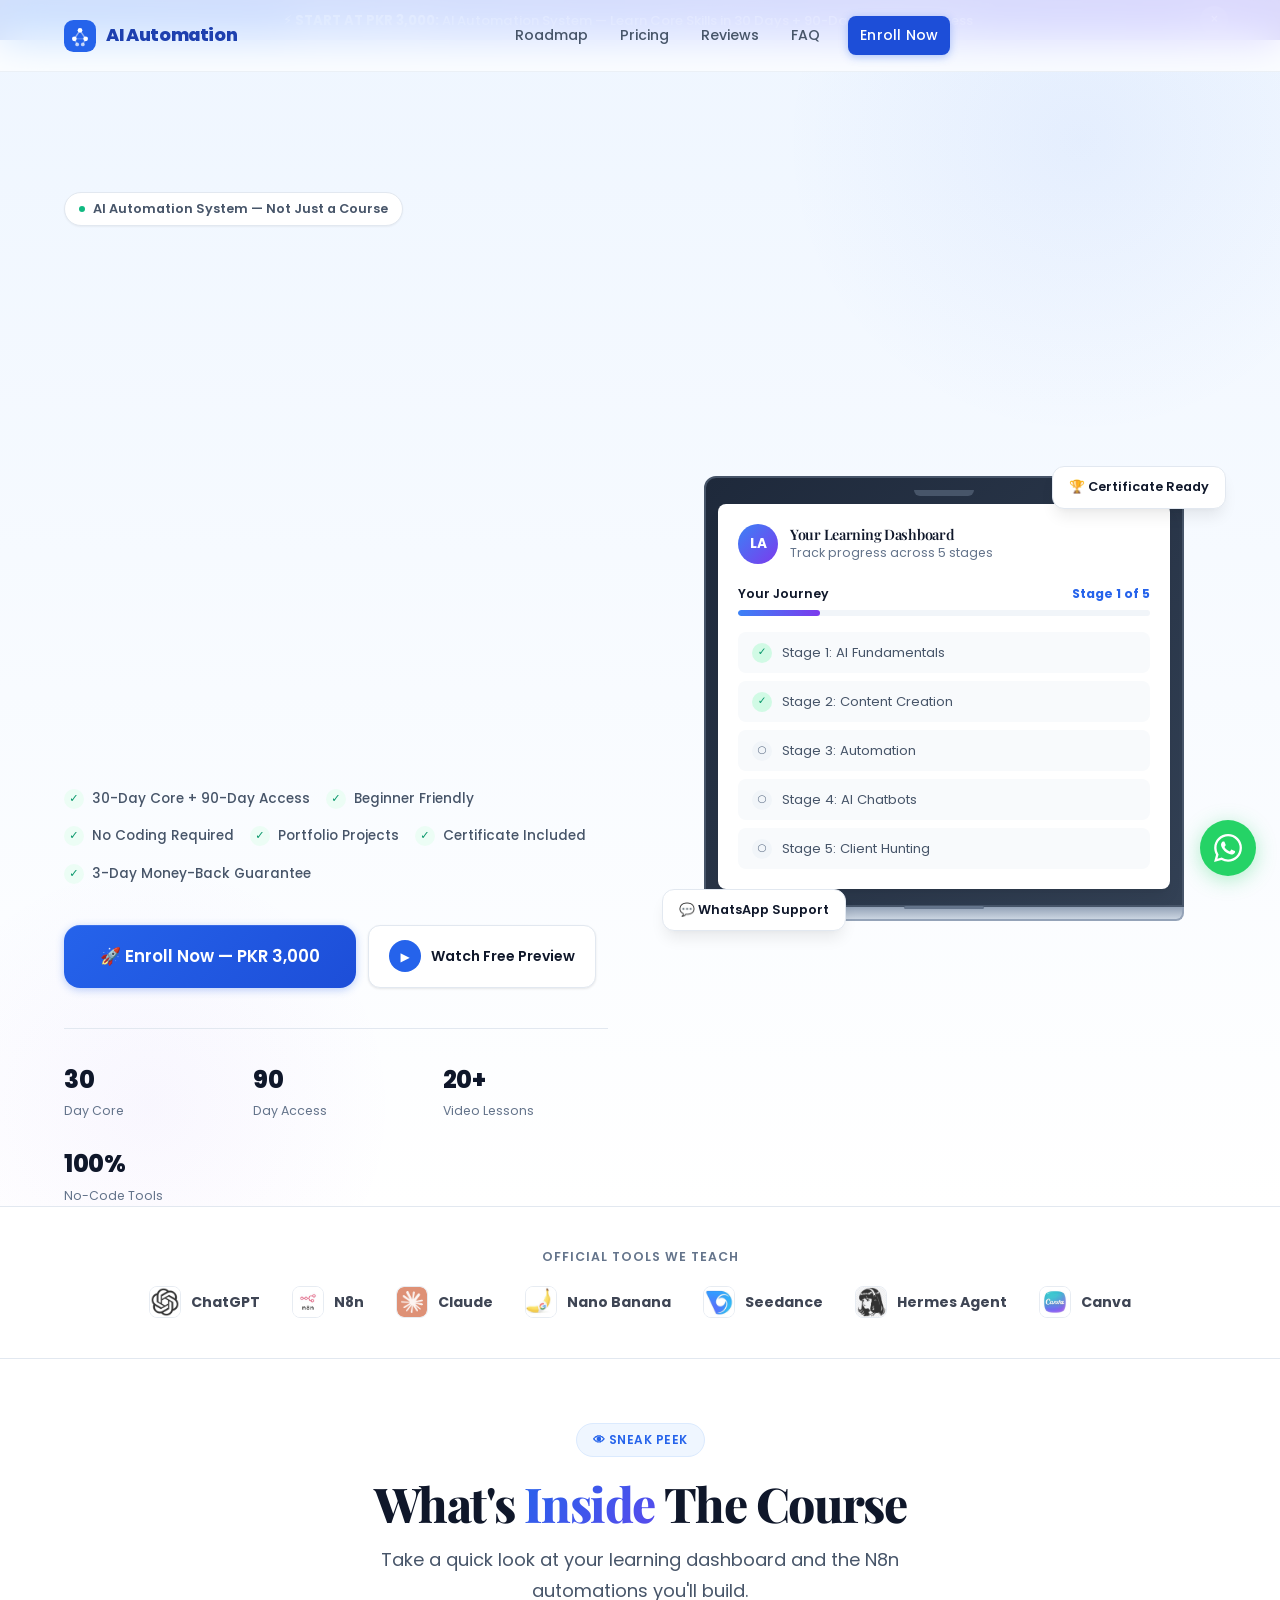
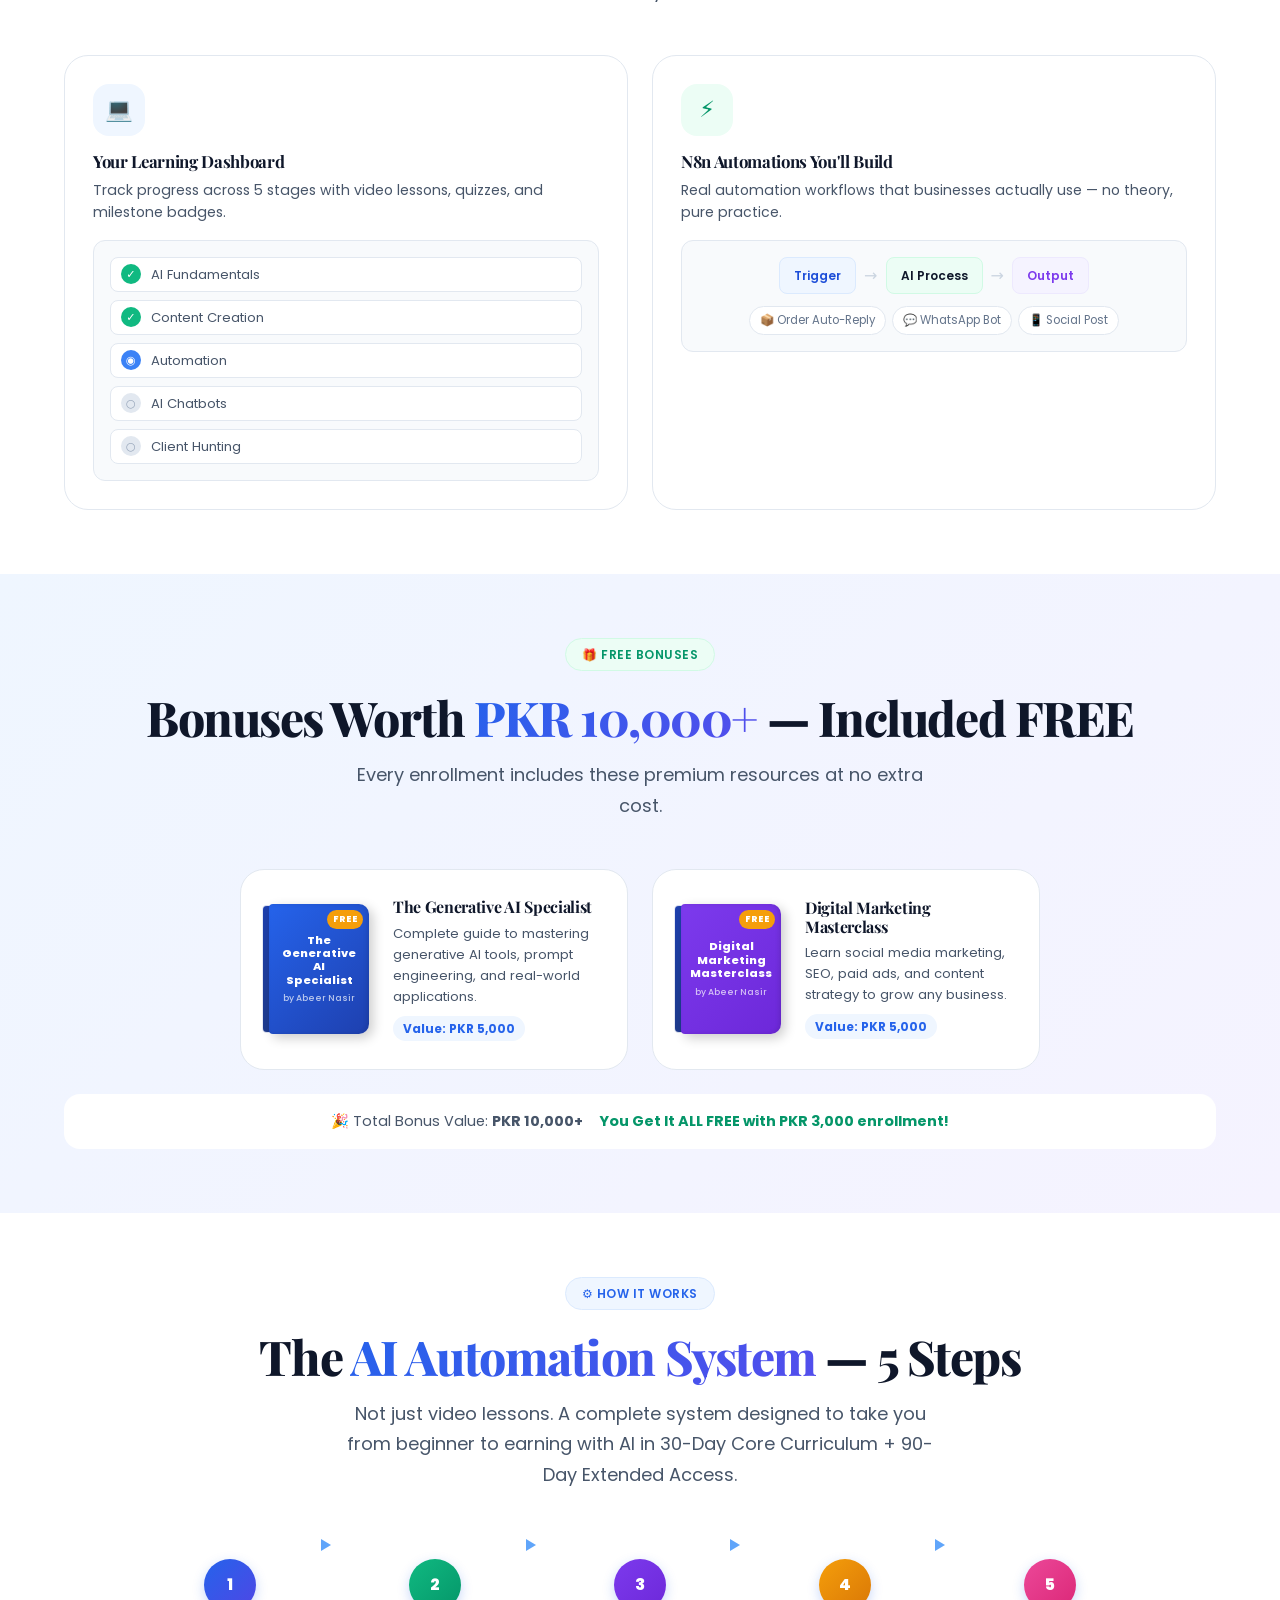
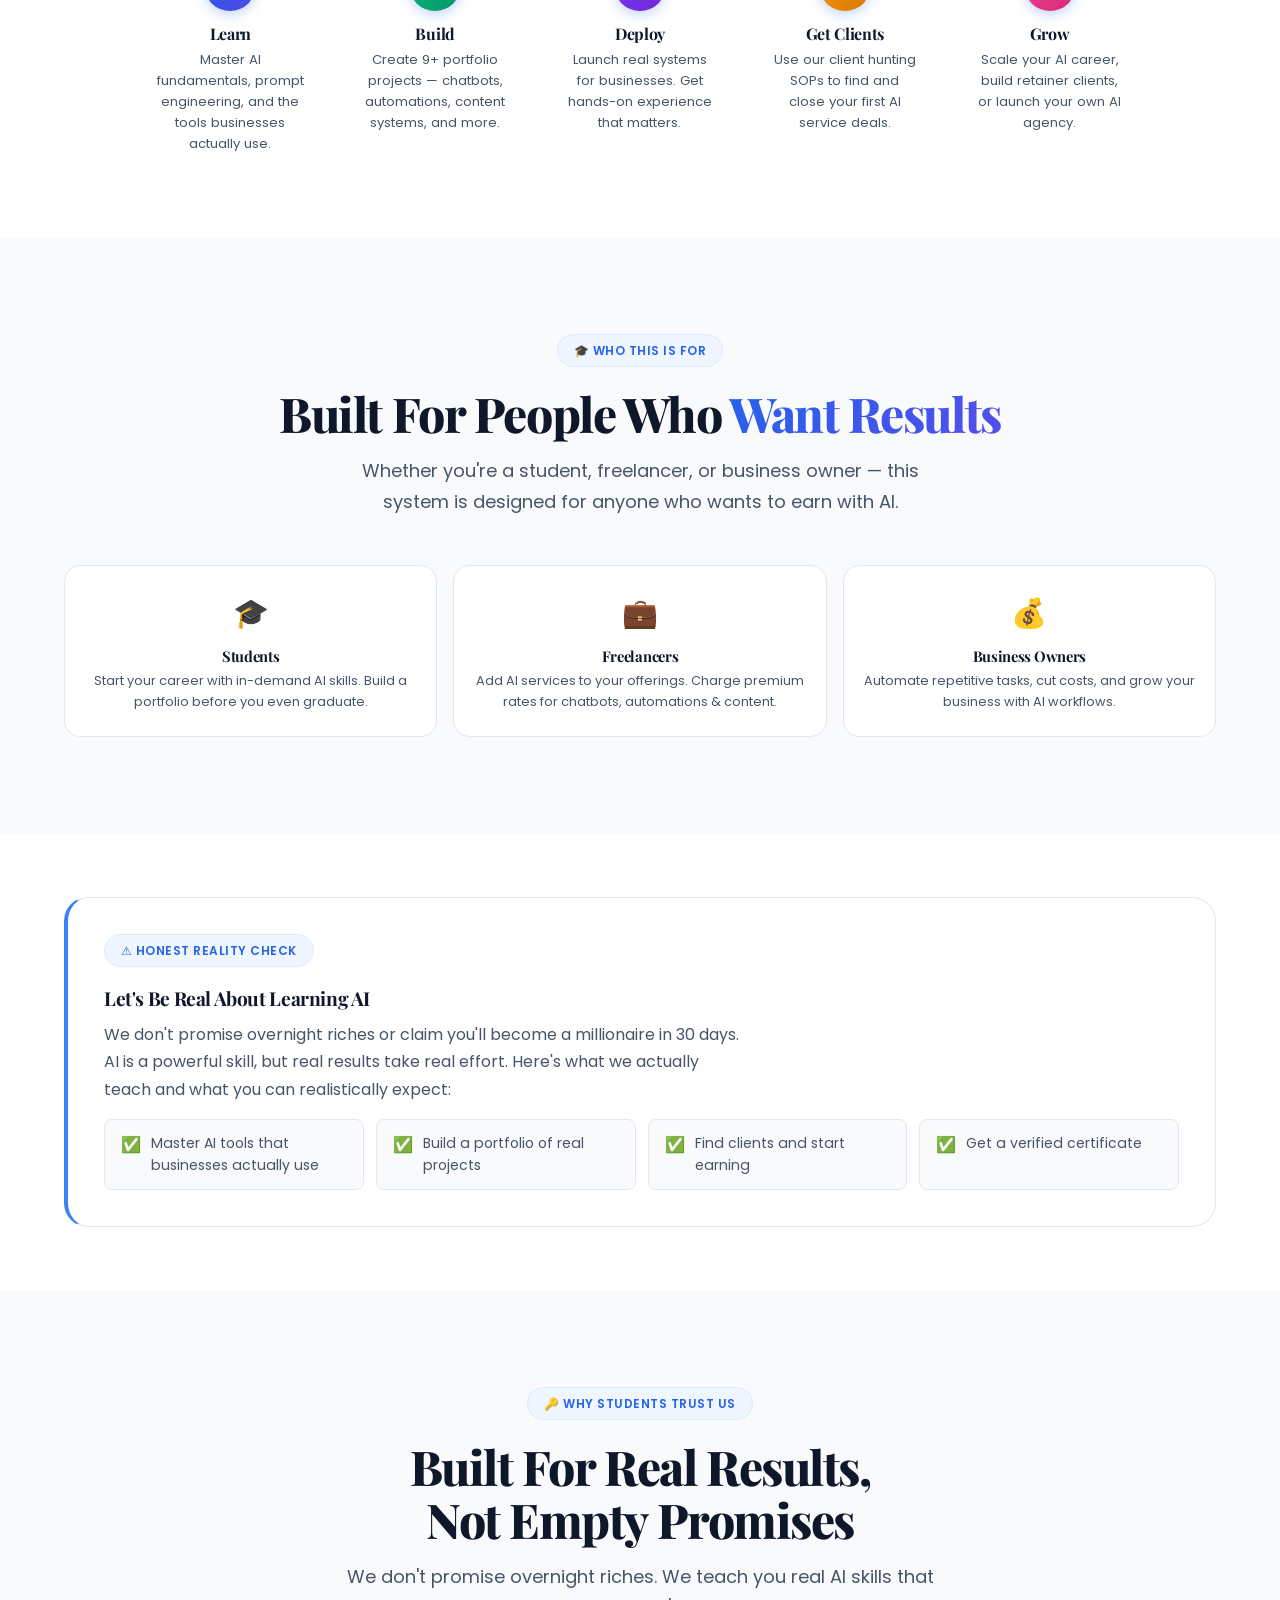
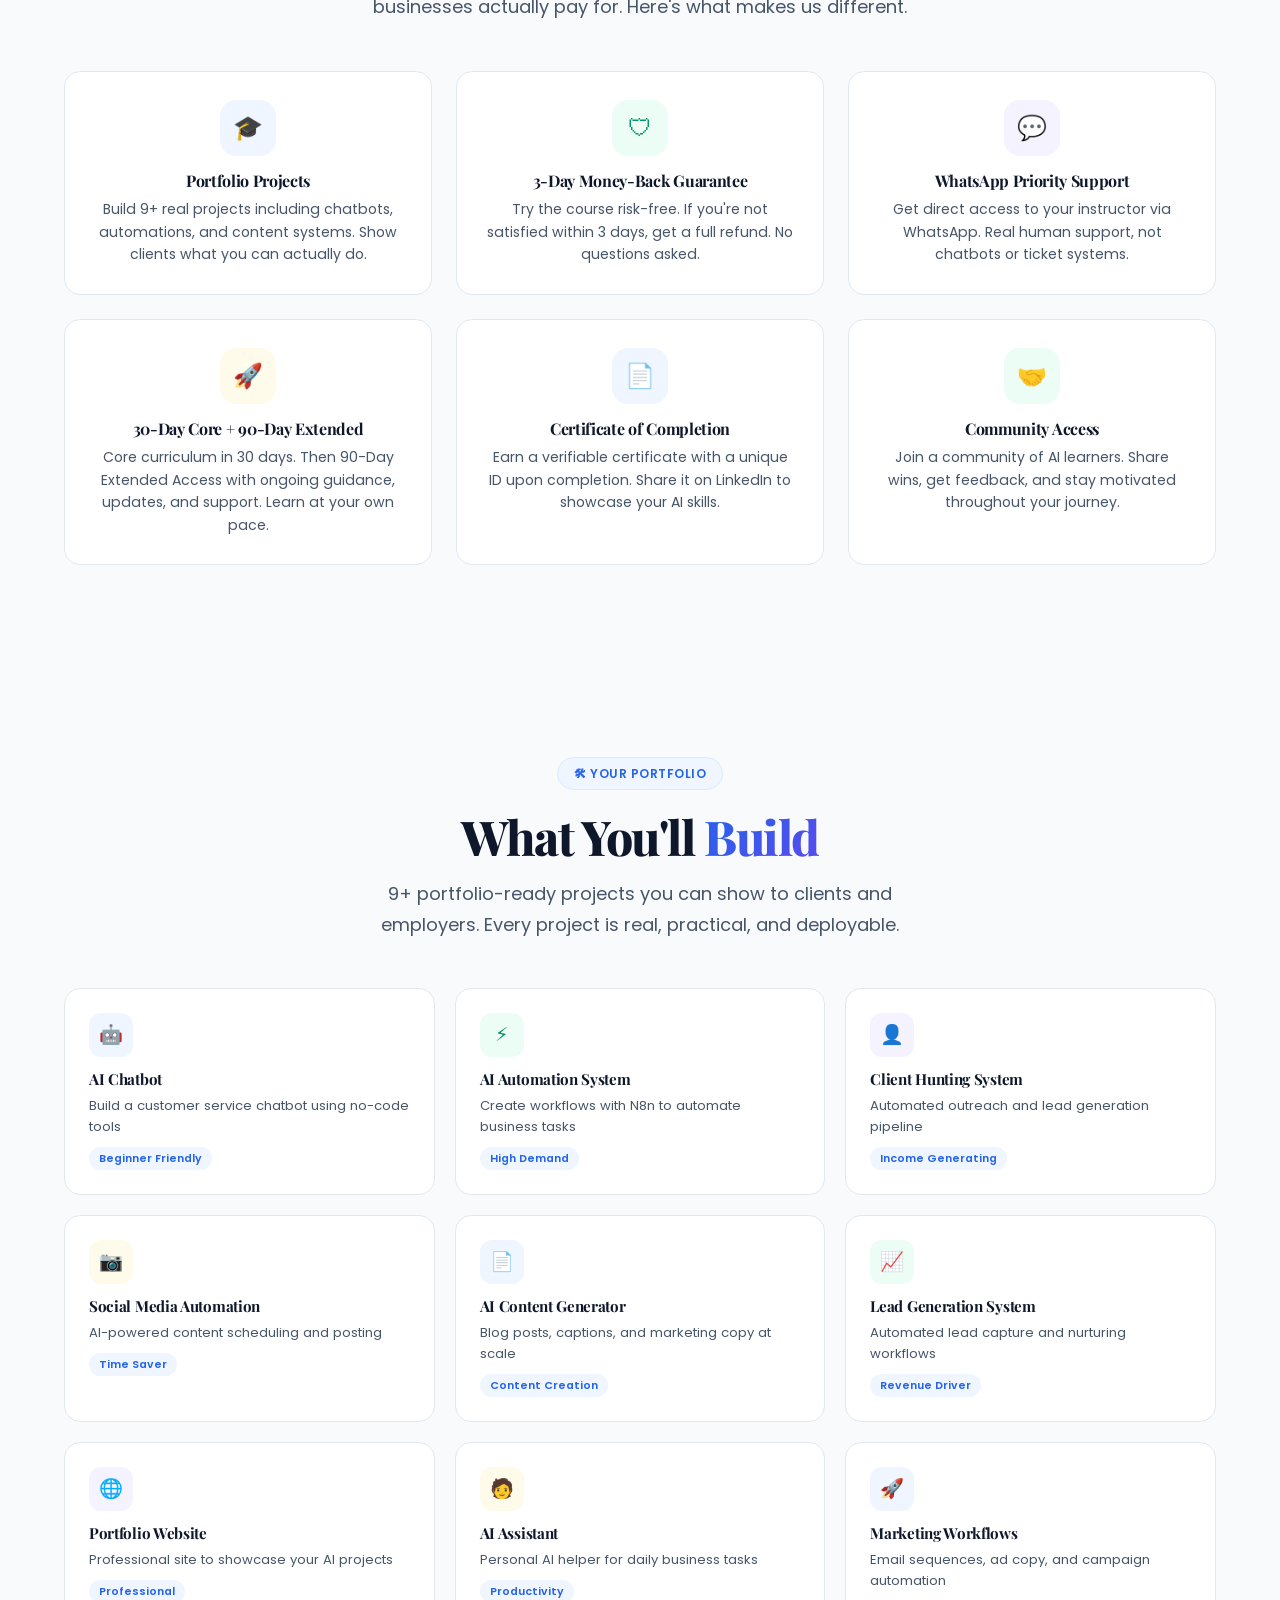
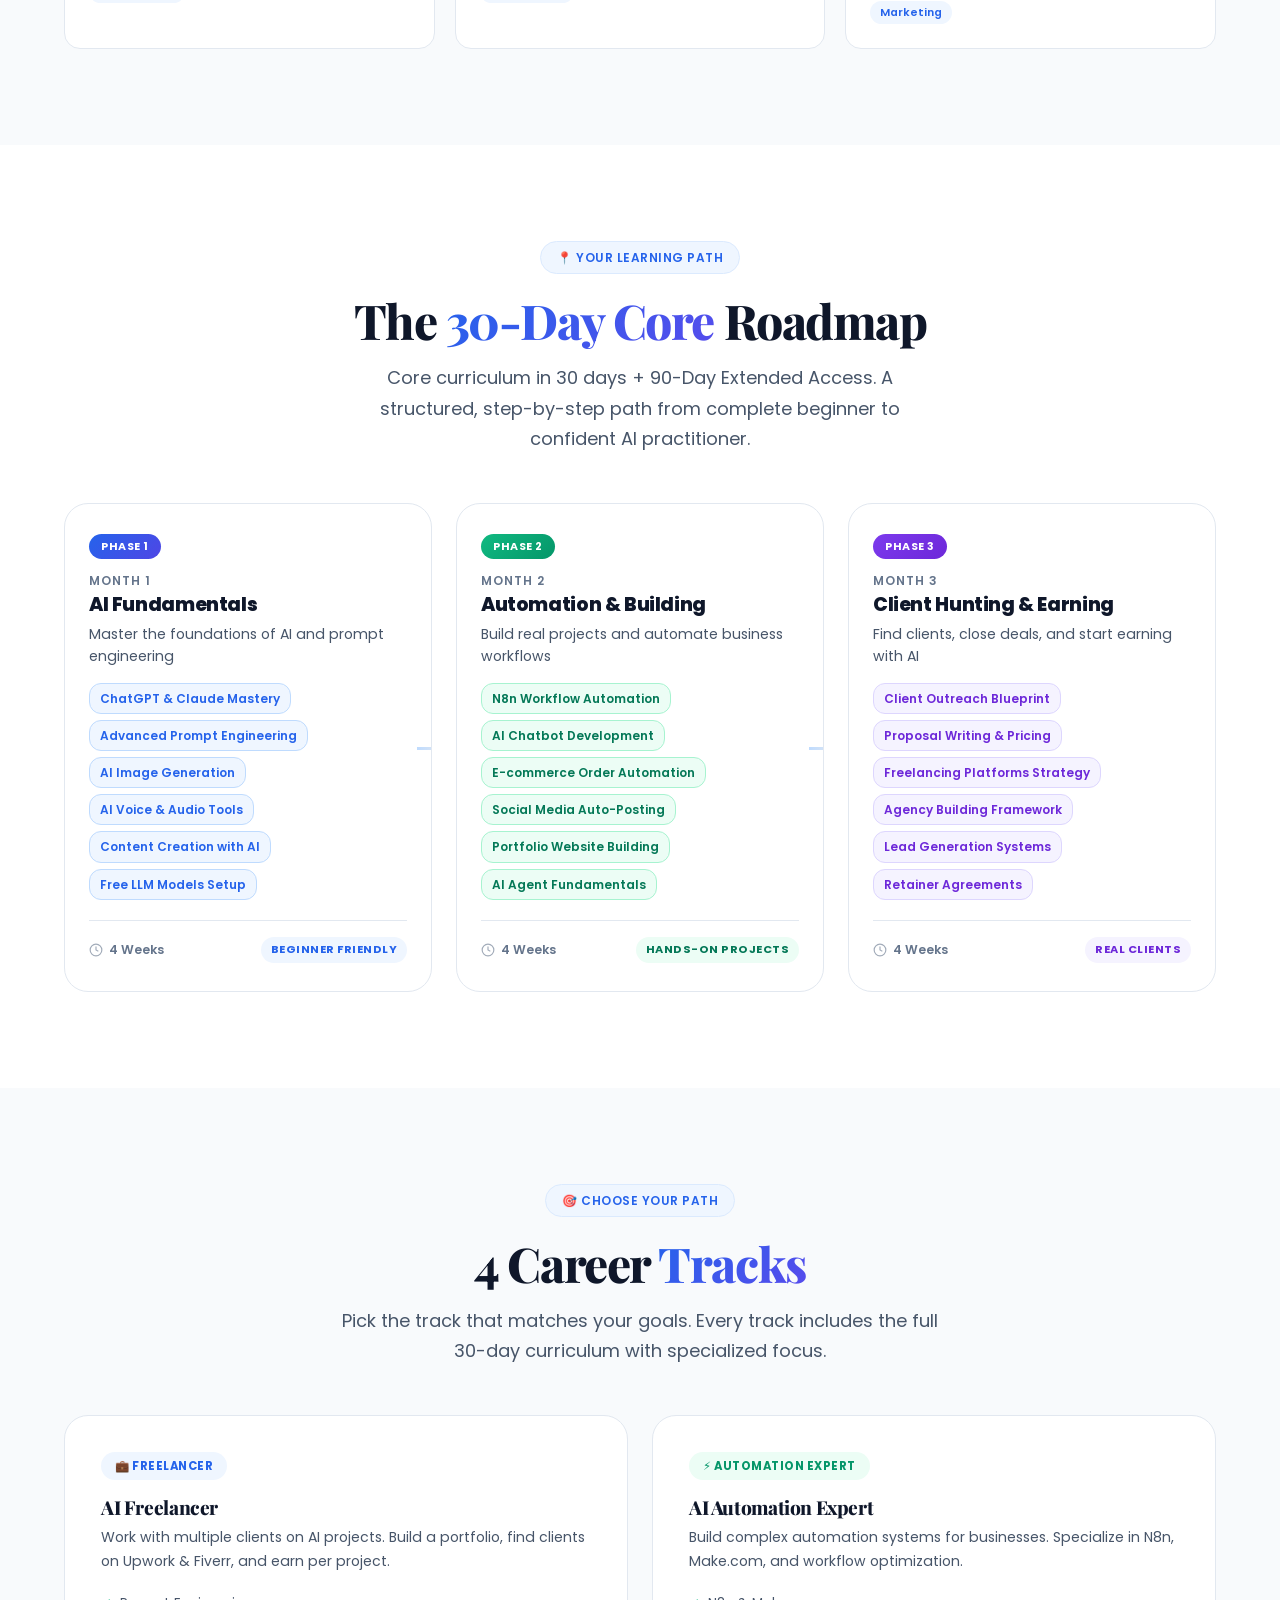
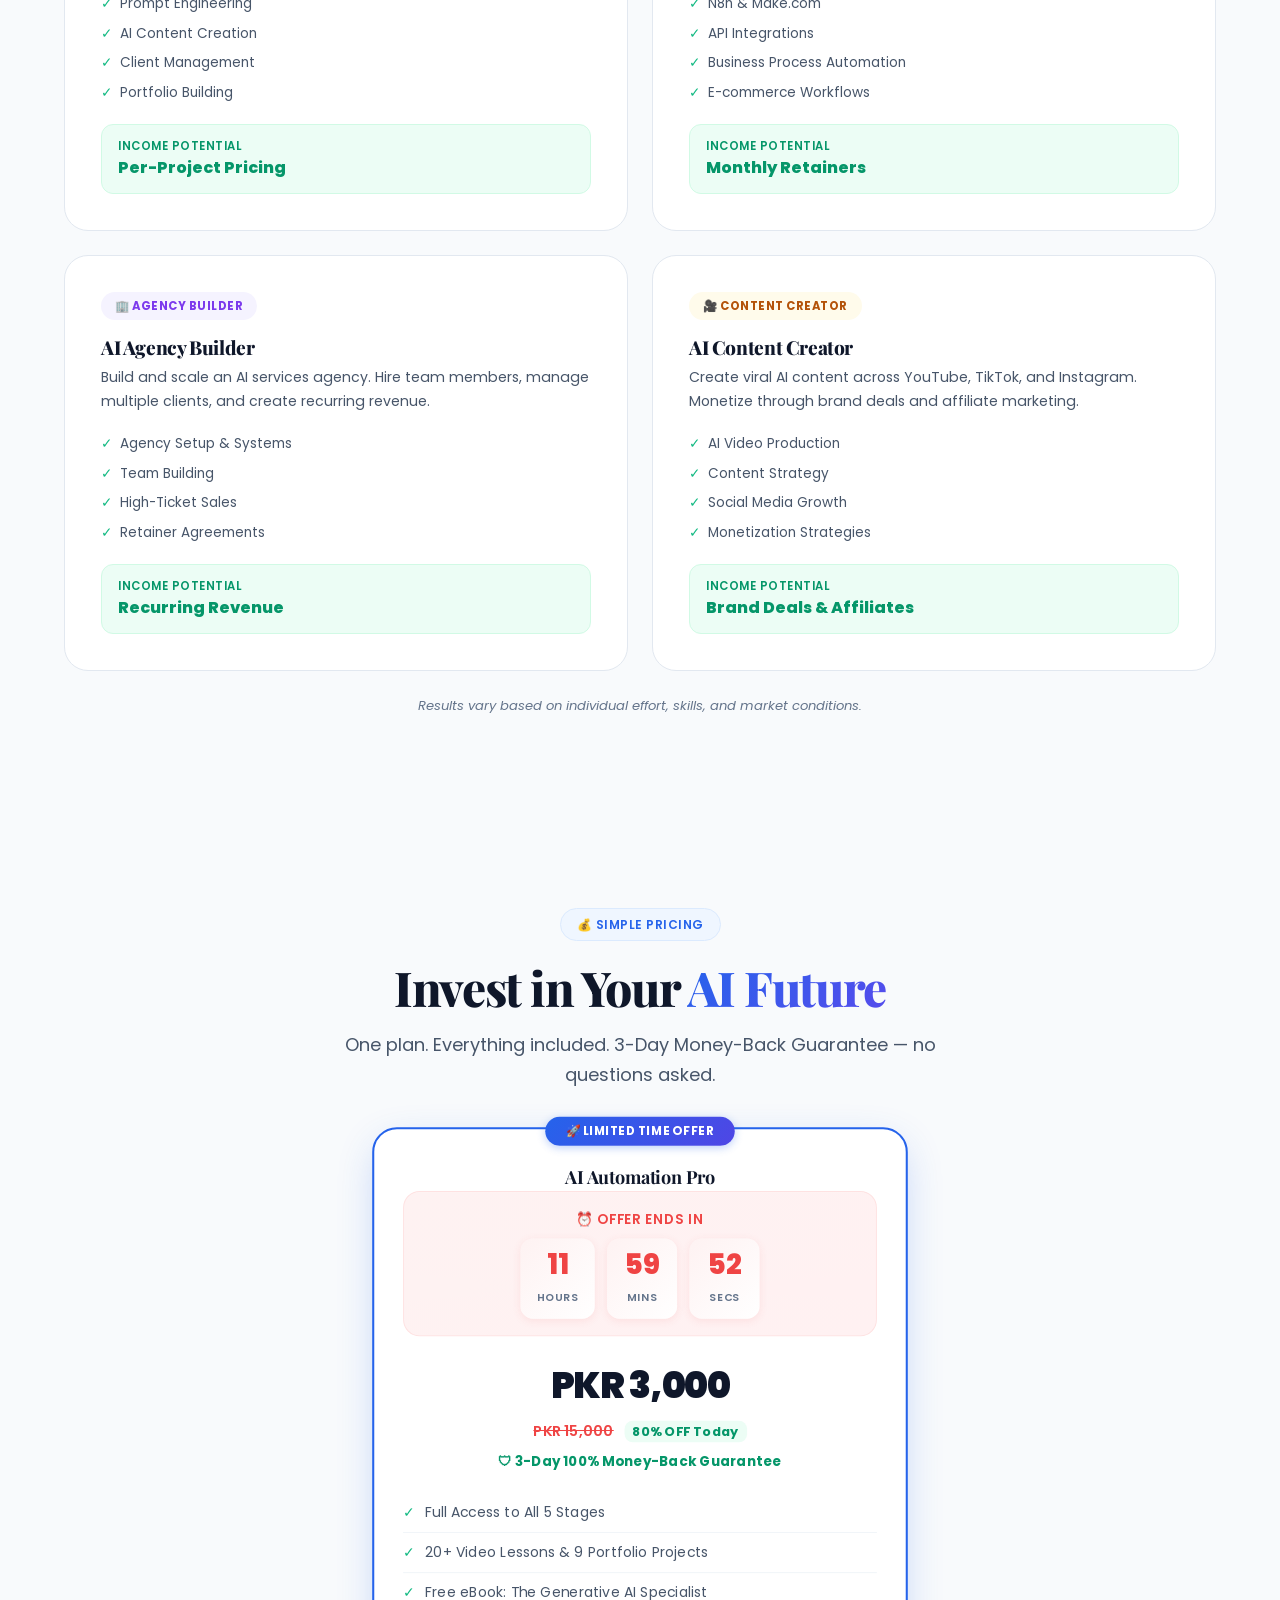
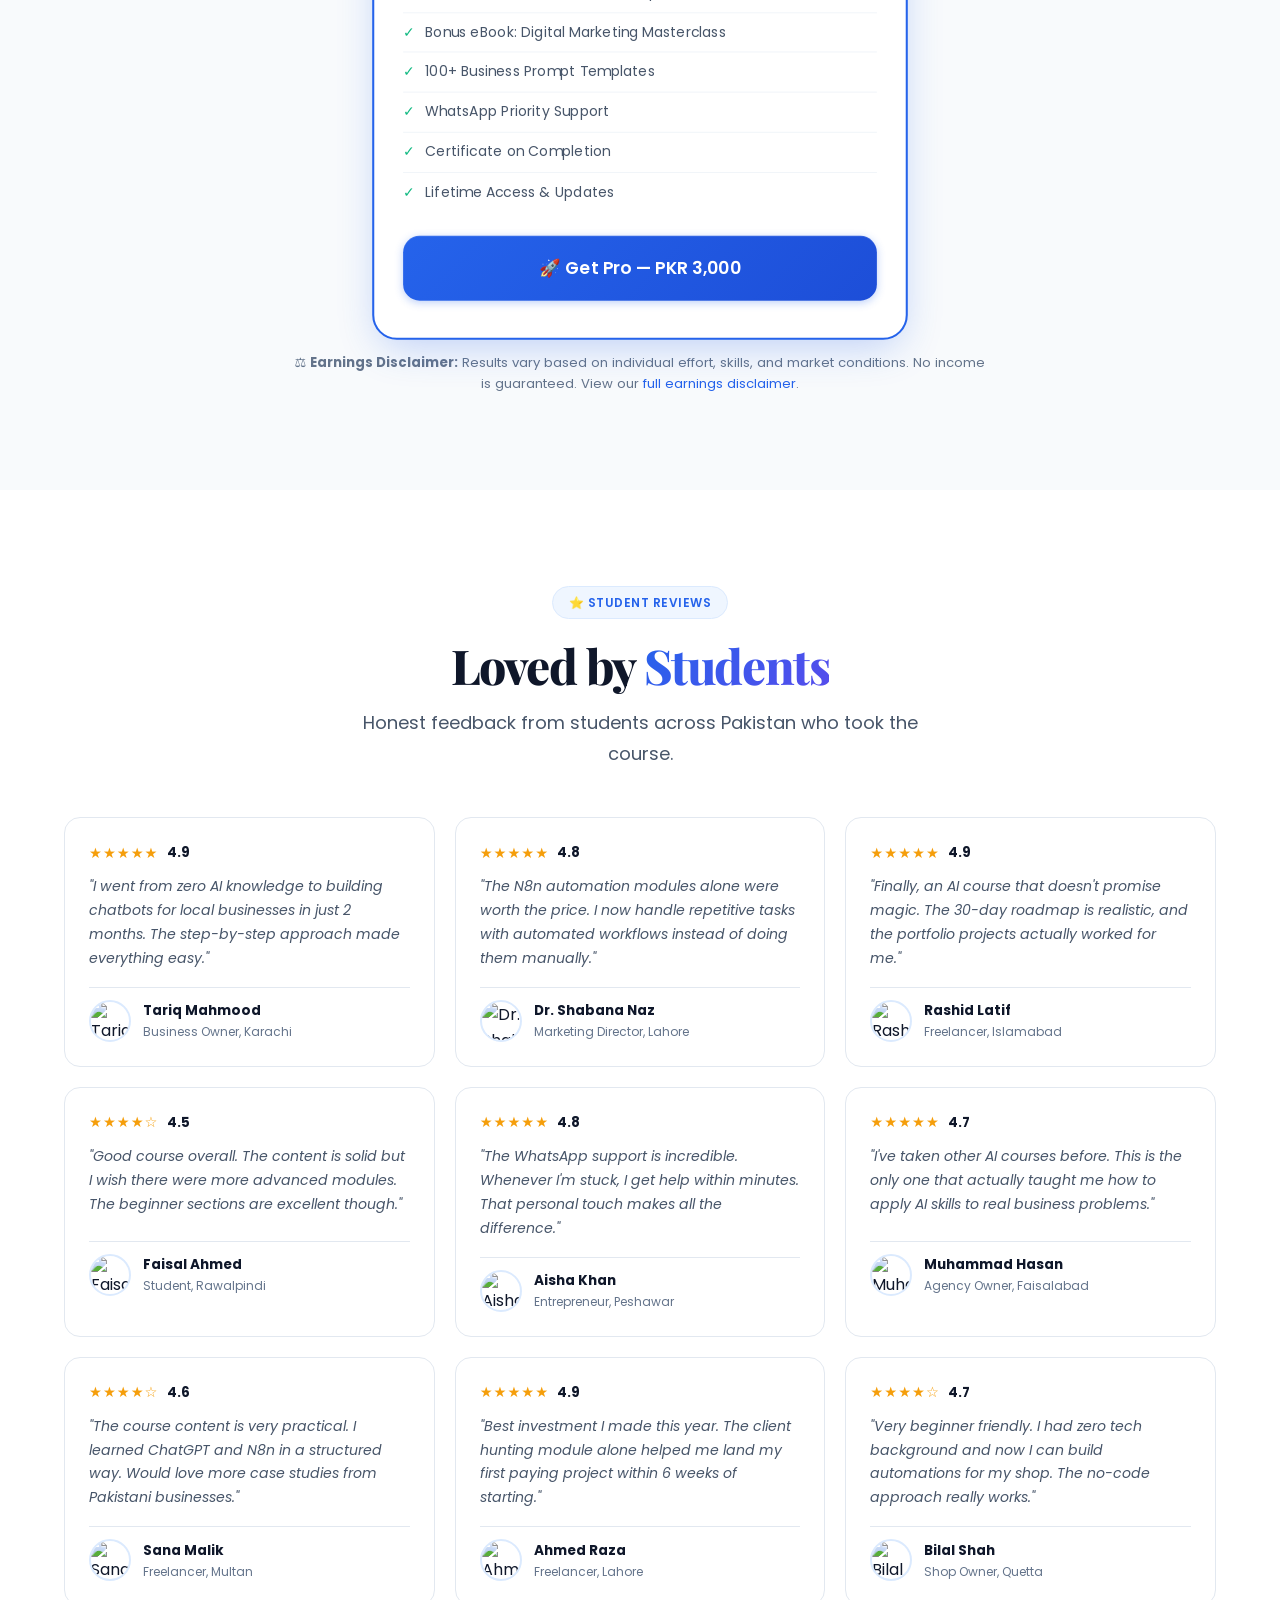
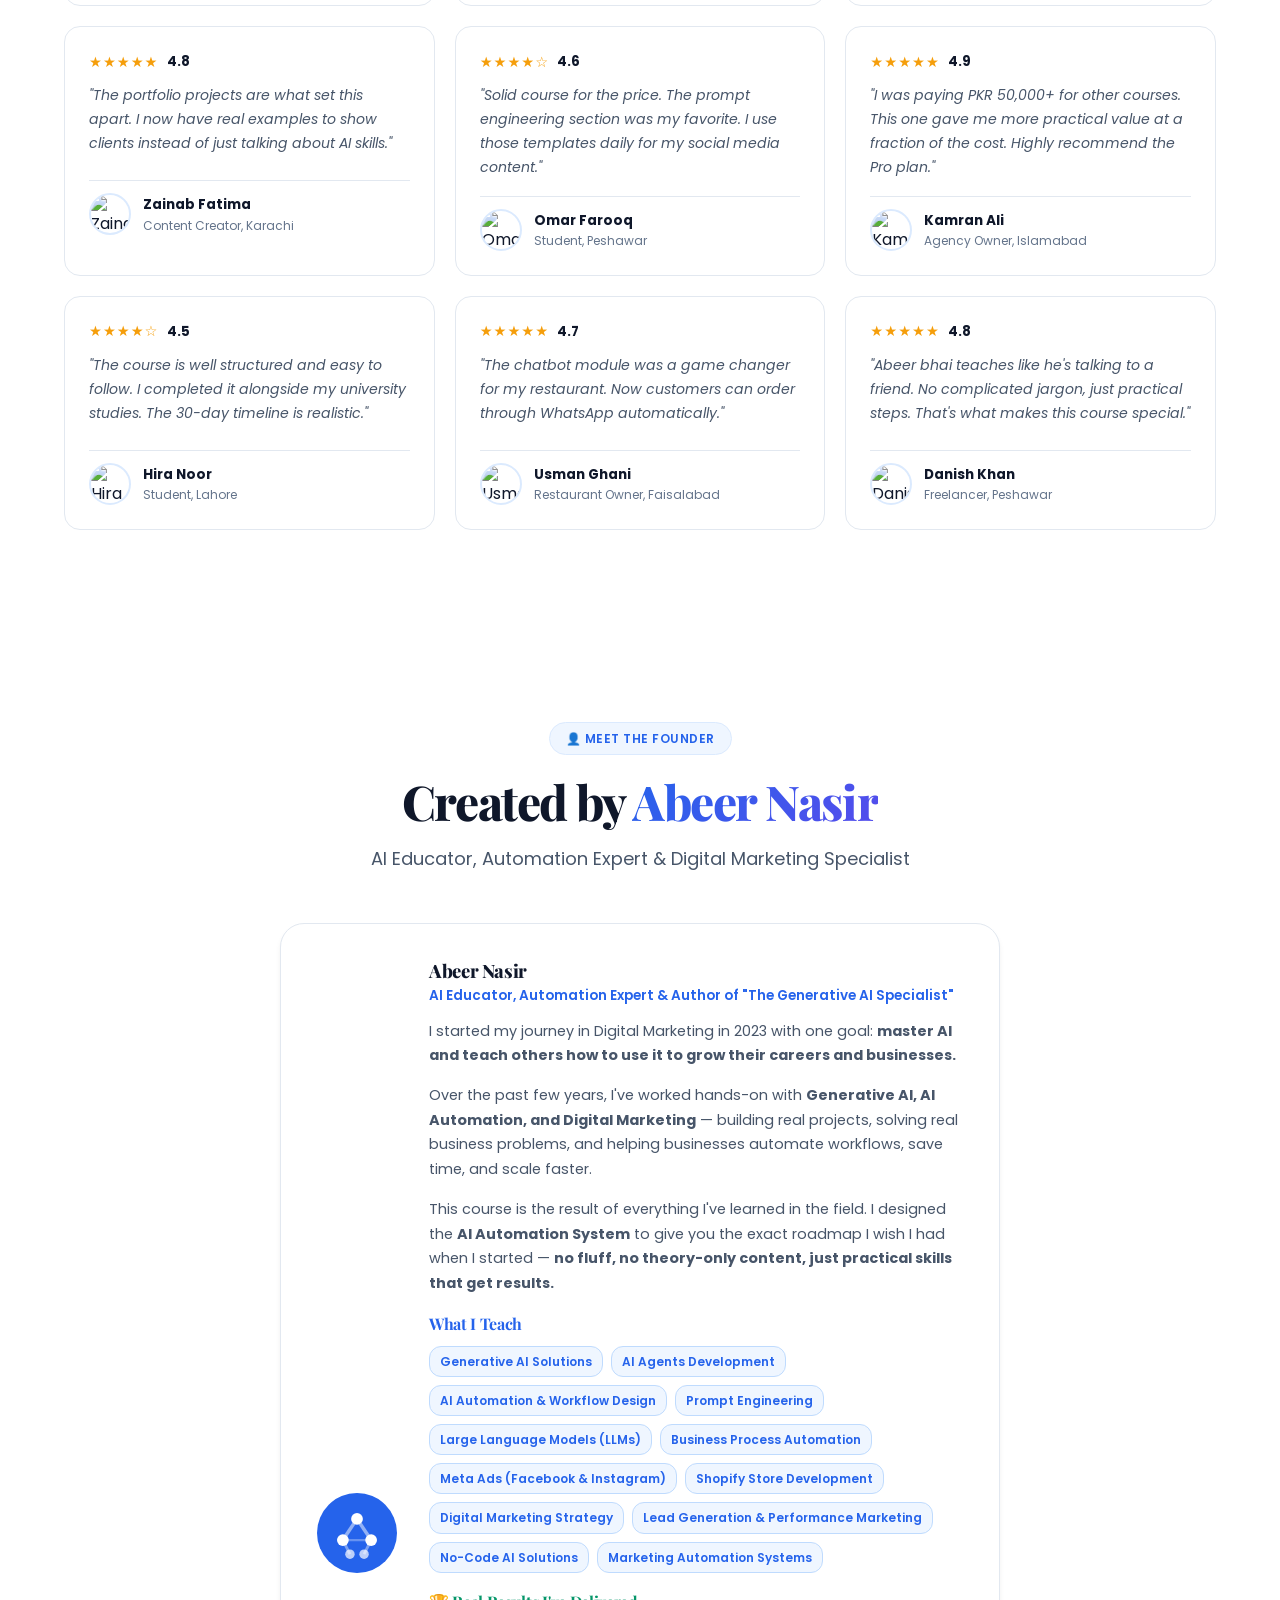
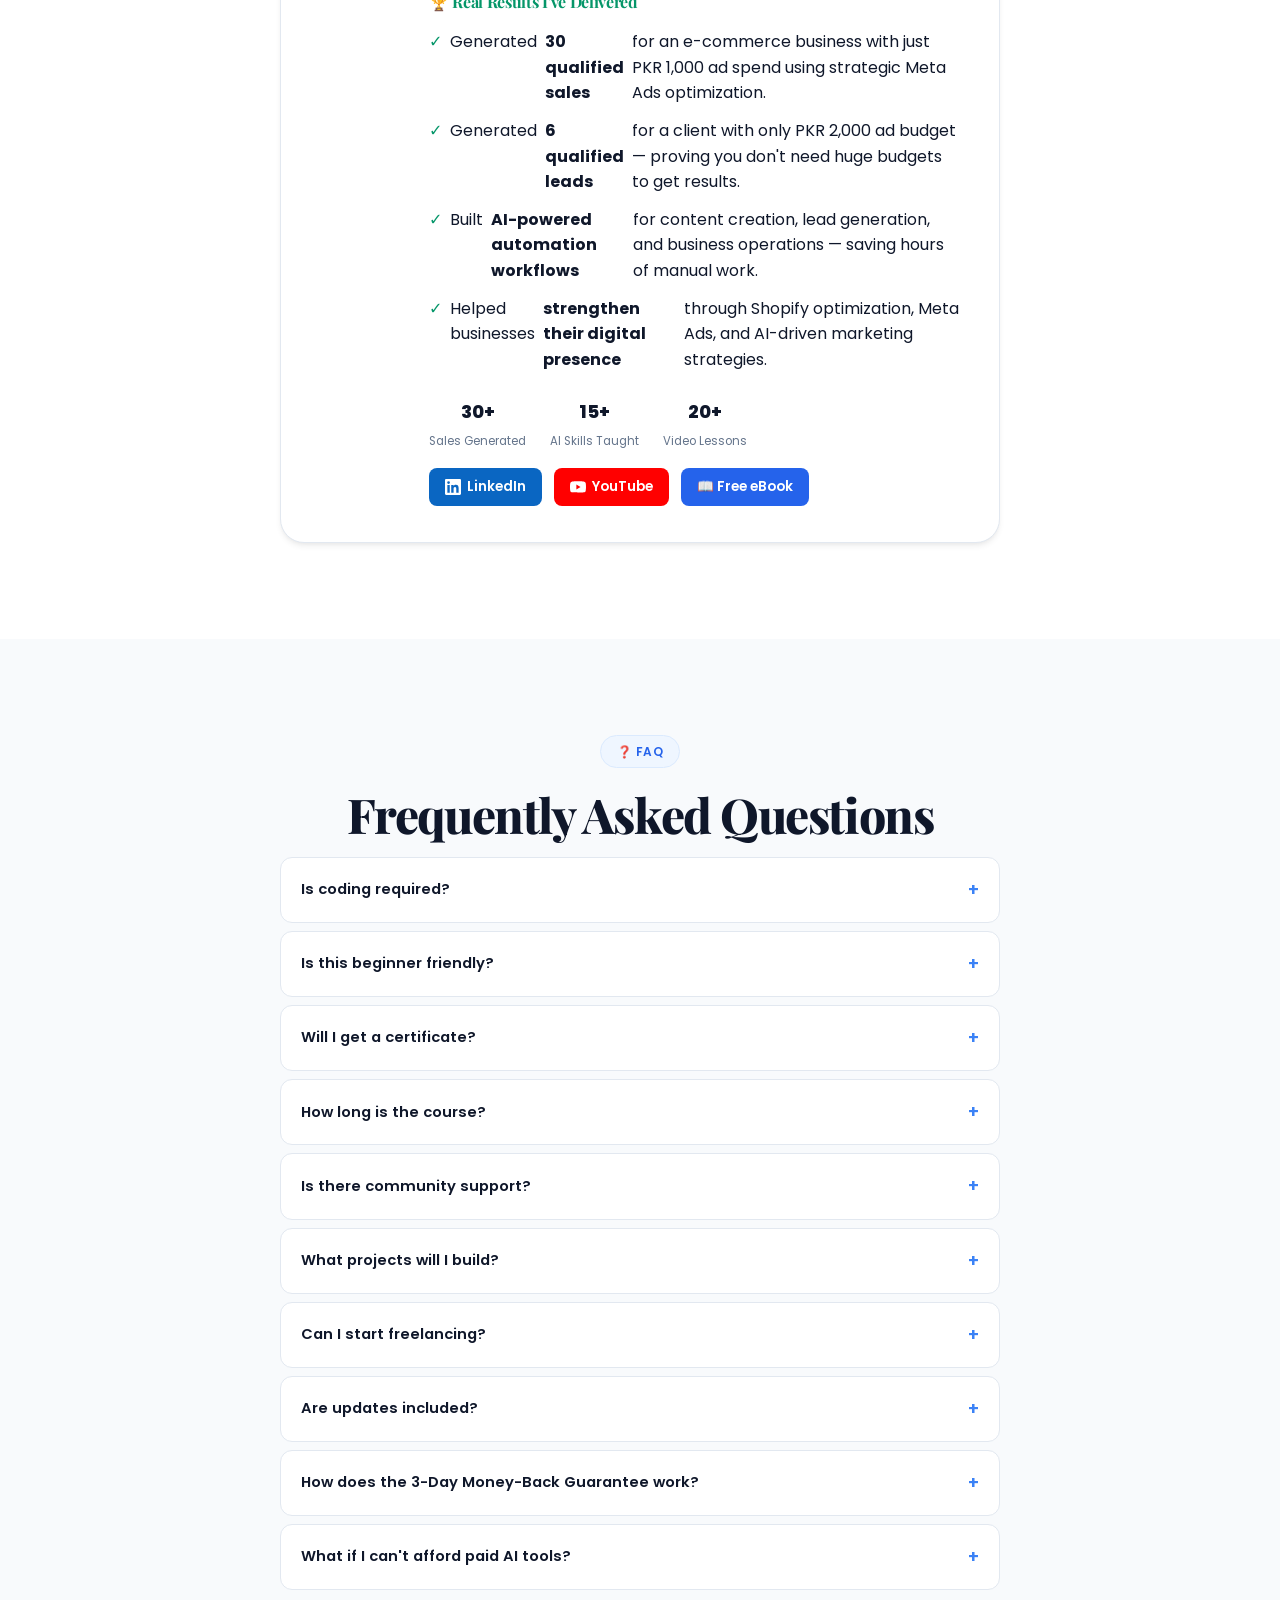
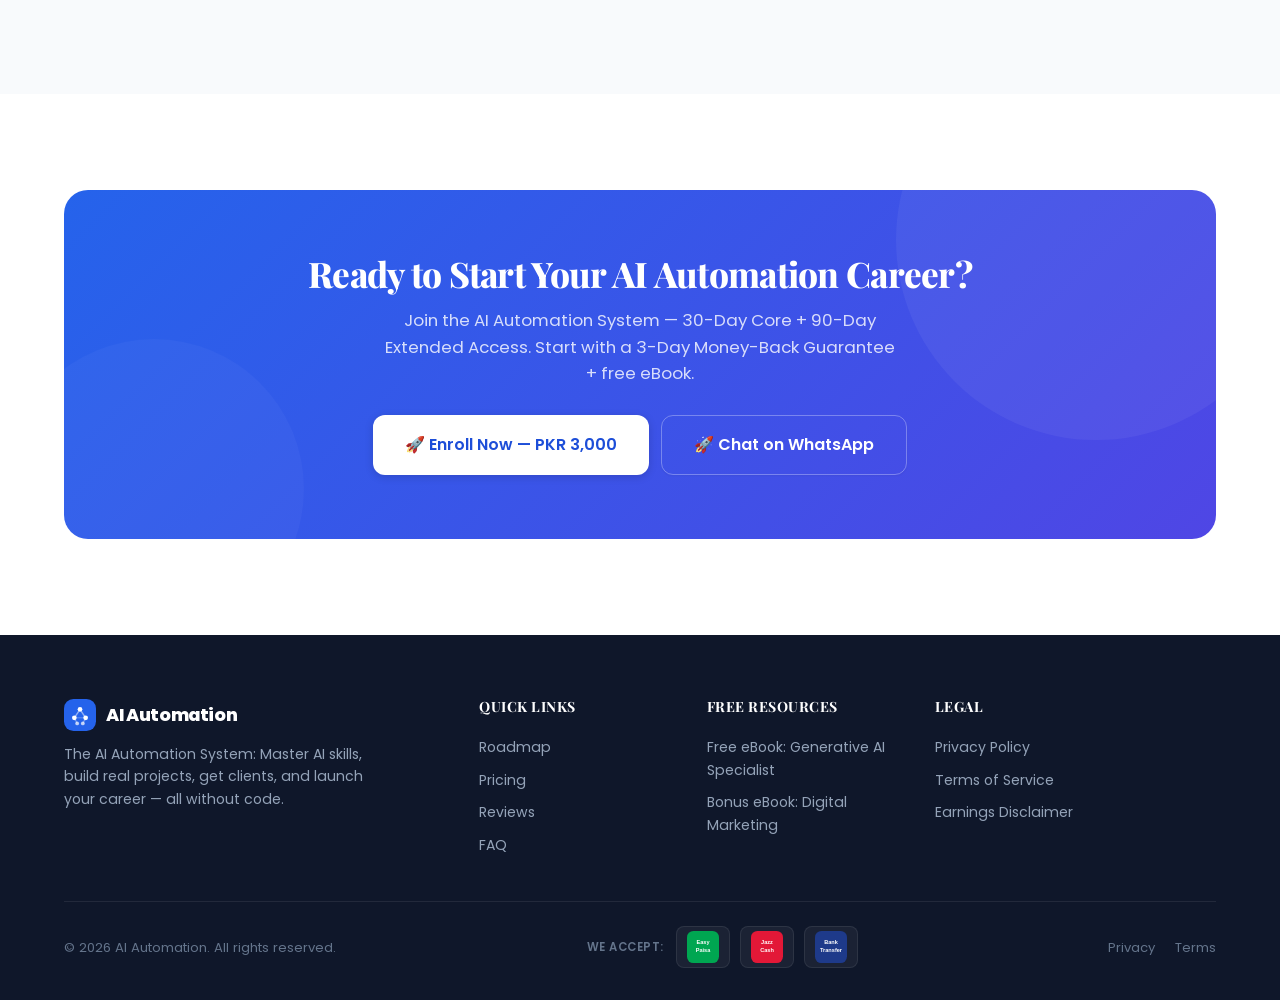
==== commit 7e730b1a: "fix: grammar, copywriting, and formatting improvements - Fix run-on sentence in hero subtitle - Stan" ====
--- a/index.html
+++ b/index.html
@@ -49,7 +49,7 @@
             {"@type": "Question", "name": "Is coding required?", "acceptedAnswer": {"@type": "Answer", "text": "Absolutely not. Everything is taught using visual, no-code tools. If you can use a smartphone, you can learn AI with us."}},
             {"@type": "Question", "name": "Is this beginner friendly?", "acceptedAnswer": {"@type": "Answer", "text": "Yes! We start from the absolute basics. No prior AI, tech, or coding experience is needed."}},
             {"@type": "Question", "name": "Will I get a certificate?", "acceptedAnswer": {"@type": "Answer", "text": "Yes! Upon completing all 20 modules and portfolio projects, you'll receive a verified certificate."}},
-            {"@type": "Question", "name": "How long is the course?", "acceptedAnswer": {"@type": "Answer", "text": "Core curriculum is 30 days. You also get 90 Days Extended Access with ongoing guidance and updates. Learn at your own pace — lifetime access included."}},
+            {"@type": "Question", "name": "How long is the course?", "acceptedAnswer": {"@type": "Answer", "text": "Core curriculum is 30 days. You also get 90-Day Extended Access with ongoing guidance and updates. Learn at your own pace — lifetime access included."}},
             {"@type": "Question", "name": "Is there community support?", "acceptedAnswer": {"@type": "Answer", "text": "Yes! You get access to our student community and WhatsApp priority support."}},
             {"@type": "Question", "name": "What projects will I build?", "acceptedAnswer": {"@type": "Answer", "text": "You'll build 9+ real projects including AI chatbots, automation workflows, content generation systems, and a portfolio website."}},
             {"@type": "Question", "name": "Can I start freelancing?", "acceptedAnswer": {"@type": "Answer", "text": "Yes! The final phase focuses on client hunting, freelancing platforms, proposal writing, and pricing strategies."}},
@@ -100,7 +100,7 @@
                     <div class="hero-content">
                         <div class="hero-eyebrow"><span class="dot"></span> AI Automation System — Not Just a Course</div>
                         <h1>Master In-Demand <span class="gradient">AI Tools & Automation</span> — Build Real Projects & Start Getting Clients Without Coding</h1>
-                        <p class="subtitle">The complete AI Automation system: Learn the core skills in 30 days, then get 90 days extended access & guidance. Master ChatGPT, N8n, Claude & more — build 9+ portfolio projects, find paying clients.</p>
+                        <p class="subtitle">The complete AI Automation system: Learn the core skills in 30 days, then get 90 days extended access & guidance. Master ChatGPT, N8n, Claude & more — build 9+ portfolio projects and find paying clients.</p>
                         <div class="hero-badges">
                             <div class="hero-badge"><span class="icon">&#10003;</span> 30-Day Core + 90-Day Access</div>
                             <div class="hero-badge"><span class="icon">&#10003;</span> Beginner Friendly</div>
@@ -110,7 +110,7 @@
                             <div class="hero-badge"><span class="icon">&#10003;</span> 3-Day Money-Back Guarantee</div>
                         </div>
                         <div class="hero-buttons">
-                            <a href="https://wa.me/923703159642?text=Hi%2C%20I%20want%20to%20start%20the%20AI%20Automation%20course." class="btn btn-primary btn-xl" data-whatsapp="trial">&#9654; Start Learning — PKR 3,000</a>
+                            <a href="https://wa.me/923703159642?text=Hi%2C%20I%20want%20to%20start%20the%20AI%20Automation%20course." class="btn btn-primary btn-xl" data-whatsapp="trial">&#128640; Enroll Now — PKR 3,000</a>
                             <a href="#sneak-peek" class="hero-video-btn"><span class="play-icon">&#9654;</span> Watch Free Preview</a>
                         </div>
                         <div class="hero-stats">
@@ -274,7 +274,7 @@
                 <div class="text-center">
                     <div class="section-eyebrow reveal">&#9881; How It Works</div>
                     <h2 class="section-title reveal">The <span class="gradient">AI Automation System</span> — 5 Steps</h2>
-                    <p class="section-subtitle reveal">Not just video lessons. A complete system designed to take you from beginner to earning with AI in 30 days core curriculum + 90 days extended access.</p>
+                    <p class="section-subtitle reveal">Not just video lessons. A complete system designed to take you from beginner to earning with AI in 30-Day Core Curriculum + 90-Day Extended Access.</p>
                 </div>
                 <div class="flow-steps">
                     <div class="flow-step reveal rd1">
@@ -348,7 +348,7 @@
             <div class="container">
                 <div class="text-center">
                     <div class="section-eyebrow reveal">&#128273; Why Students Trust Us</div>
-                    <h2 class="section-title reveal">Built for Real Results,<br>Not Empty Promises</h2>
+                    <h2 class="section-title reveal">Built For Real Results,<br>Not Empty Promises</h2>
                     <p class="section-subtitle reveal">We don't promise overnight riches. We teach you real AI skills that businesses actually pay for. Here's what makes us different.</p>
                 </div>
                 <div class="trust-grid">
@@ -370,7 +370,7 @@
                     <div class="trust-card reveal rd1">
                         <div class="icon" style="background:var(--amber-50);color:#d97706">&#128640;</div>
                         <h3>30-Day Core + 90-Day Extended</h3>
-                        <p>Core curriculum in 30 days. Then 90 days extended access with ongoing guidance, updates, and support. Learn at your own pace.</p>
+                        <p>Core curriculum in 30 days. Then 90-Day Extended Access with ongoing guidance, updates, and support. Learn at your own pace.</p>
                     </div>
                     <div class="trust-card reveal rd2">
                         <div class="icon" style="background:var(--blue-50);color:var(--blue-600)">&#128196;</div>
@@ -414,7 +414,7 @@
                 <div class="text-center">
                     <div class="section-eyebrow reveal">&#128205; Your Learning Path</div>
                     <h2 class="section-title reveal">The <span class="gradient">30-Day Core</span> Roadmap</h2>
-                    <p class="section-subtitle reveal">Core curriculum in 30 days + 90 days extended access. A structured, step-by-step path from complete beginner to confident AI practitioner.</p>
+                    <p class="section-subtitle reveal">Core curriculum in 30 days + 90-Day Extended Access. A structured, step-by-step path from complete beginner to confident AI practitioner.</p>
                 </div>
                 <div class="roadmap-cards">
                     <!-- Phase 1 -->
@@ -501,7 +501,6 @@
                             <li><span class="ck">&#10003;</span> Portfolio Building</li>
                         </ul>
                         <div class="track-income"><div class="label">Income Potential</div><div class="amount">Per-Project Pricing</div></div>
-                        <p class="track-disclaimer">Results vary based on individual effort, skills, and market conditions.</p>
                     </div>
                     <div class="track-card reveal rd2">
                         <div class="track-badge" style="background:var(--green-50);color:var(--green-600)">&#9889; Automation Expert</div>
@@ -514,7 +513,6 @@
                             <li><span class="ck">&#10003;</span> E-commerce Workflows</li>
                         </ul>
                         <div class="track-income"><div class="label">Income Potential</div><div class="amount">Monthly Retainers</div></div>
-                        <p class="track-disclaimer">Results vary based on individual effort, skills, and market conditions.</p>
                     </div>
                     <div class="track-card reveal rd3">
                         <div class="track-badge" style="background:#f5f3ff;color:#7c3aed">&#127970; Agency Builder</div>
@@ -527,7 +525,6 @@
                             <li><span class="ck">&#10003;</span> Retainer Agreements</li>
                         </ul>
                         <div class="track-income"><div class="label">Income Potential</div><div class="amount">Recurring Revenue</div></div>
-                        <p class="track-disclaimer">Results vary based on individual effort, skills, and market conditions.</p>
                     </div>
                     <div class="track-card reveal rd4">
                         <div class="track-badge" style="background:var(--amber-50);color:#b45309">&#127909; Content Creator</div>
@@ -540,9 +537,9 @@
                             <li><span class="ck">&#10003;</span> Monetization Strategies</li>
                         </ul>
                         <div class="track-income"><div class="label">Income Potential</div><div class="amount">Brand Deals &amp; Affiliates</div></div>
-                        <p class="track-disclaimer">Results vary based on individual effort, skills, and market conditions.</p>
-                    </div>
-                </div>
+                    </div>
+                </div>
+                <p class="tracks-footnote" style="text-align:center;font-size:.82rem;color:var(--text-muted);margin-top:24px;font-style:italic">Results vary based on individual effort, skills, and market conditions.</p>
             </div>
         </section>
 
@@ -683,7 +680,7 @@
             <div class="container">
                 <div class="text-center">
                     <div class="section-eyebrow reveal">&#128100; Meet The Founder</div>
-                    <h2 class="section-title reveal">Built By <span class="gradient">Abeer Nasir</span></h2>
+                    <h2 class="section-title reveal">Created by <span class="gradient">Abeer Nasir</span></h2>
                     <p class="section-subtitle reveal">AI Educator, Automation Expert &amp; Digital Marketing Specialist</p>
                 </div>
                 <div class="instructor-card reveal">
@@ -755,7 +752,7 @@
                     <div class="faq-item reveal"><button class="faq-question" aria-expanded="false">Is coding required? <span class="icon">+</span></button><div class="faq-answer" role="region"><p>Absolutely not. This course is designed for complete beginners. Everything is taught using visual, no-code tools. If you can use a smartphone, you can learn AI with us.</p></div></div>
                     <div class="faq-item reveal"><button class="faq-question" aria-expanded="false">Is this beginner friendly? <span class="icon">+</span></button><div class="faq-answer" role="region"><p>Yes! We start from the absolute basics. No prior AI, tech, or coding experience is needed. The course is structured to take you from zero to confident practitioner.</p></div></div>
                     <div class="faq-item reveal"><button class="faq-question" aria-expanded="false">Will I get a certificate? <span class="icon">+</span></button><div class="faq-answer" role="region"><p>Yes! Upon completing all 20 modules and the portfolio projects, you'll receive a verified certificate that you can share on LinkedIn and with potential clients.</p></div></div>
-                    <div class="faq-item reveal"><button class="faq-question" aria-expanded="false">How long is the course? <span class="icon">+</span></button><div class="faq-answer" role="region"><p>Core curriculum is 30 days. You also get 90 Days Extended Access with ongoing guidance and updates. Learn at your own pace — lifetime access included.</p></div></div>
+                    <div class="faq-item reveal"><button class="faq-question" aria-expanded="false">How long is the course? <span class="icon">+</span></button><div class="faq-answer" role="region"><p>Core curriculum is 30 days. You also get 90-Day Extended Access with ongoing guidance and updates. Learn at your own pace — lifetime access included.</p></div></div>
                     <div class="faq-item reveal"><button class="faq-question" aria-expanded="false">Is there community support? <span class="icon">+</span></button><div class="faq-answer" role="region"><p>Yes! You get access to our student community and WhatsApp priority support. You can ask questions, share progress, and connect with fellow learners.</p></div></div>
                     <div class="faq-item reveal"><button class="faq-question" aria-expanded="false">What projects will I build? <span class="icon">+</span></button><div class="faq-answer" role="region"><p>You'll build 9+ real projects including AI chatbots, automation workflows, content generation systems, lead generation pipelines, social media automation, and a portfolio website.</p></div></div>
                     <div class="faq-item reveal"><button class="faq-question" aria-expanded="false">Can I start freelancing? <span class="icon">+</span></button><div class="faq-answer" role="region"><p>Yes! Month 3 of the course specifically focuses on client hunting, freelancing platforms, proposal writing, and pricing strategies. Many students start earning during the course.</p></div></div>
@@ -771,9 +768,9 @@
             <div class="container">
                 <div class="cta-banner reveal">
                     <h2>Ready to Start Your AI Automation Career?</h2>
-                    <p>Join the AI Automation System — 30 days core + 90 days extended access. Start with a 3-Day Money-Back Guarantee + free eBook.</p>
+                    <p>Join the AI Automation System — 30-Day Core + 90-Day Extended Access. Start with a 3-Day Money-Back Guarantee + free eBook.</p>
                     <div class="btn-row">
-                        <a href="https://wa.me/923703159642?text=Hi%2C%20I%20want%20to%20start%20the%20AI%20Automation%20course." class="btn btn-primary btn-lg" data-whatsapp="trial">&#9654; Start Learning — PKR 3,000</a>
+                        <a href="https://wa.me/923703159642?text=Hi%2C%20I%20want%20to%20start%20the%20AI%20Automation%20course." class="btn btn-primary btn-lg" data-whatsapp="trial">&#128640; Enroll Now — PKR 3,000</a>
                         <a href="https://wa.me/923703159642" class="btn btn-secondary btn-lg" data-whatsapp="enroll">&#128640; Chat on WhatsApp</a>
                     </div>
                 </div>
@@ -799,15 +796,12 @@
                     <div class="payment-icons">
                         <div class="payment-icon easypaisa">
                             <svg viewBox="0 0 40 40" width="32" height="32"><rect width="40" height="40" rx="8" fill="#00A651"/><text x="20" y="16" text-anchor="middle" fill="#fff" font-size="7" font-weight="800" font-family="Arial">Easy</text><text x="20" y="26" text-anchor="middle" fill="#fff" font-size="7" font-weight="800" font-family="Arial">Paisa</text></svg>
-                            <span>EasyPaisa</span>
                         </div>
                         <div class="payment-icon jazzcash">
                             <svg viewBox="0 0 40 40" width="32" height="32"><rect width="40" height="40" rx="8" fill="#E31837"/><text x="20" y="16" text-anchor="middle" fill="#fff" font-size="7" font-weight="800" font-family="Arial">Jazz</text><text x="20" y="26" text-anchor="middle" fill="#fff" font-size="7" font-weight="800" font-family="Arial">Cash</text></svg>
-                            <span>JazzCash</span>
                         </div>
                         <div class="payment-icon bank">
                             <svg viewBox="0 0 40 40" width="32" height="32"><rect width="40" height="40" rx="8" fill="#1E3A8A"/><text x="20" y="16" text-anchor="middle" fill="#fff" font-size="7" font-weight="800" font-family="Arial">Bank</text><text x="20" y="26" text-anchor="middle" fill="#fff" font-size="7" font-weight="800" font-family="Arial">Transfer</text></svg>
-                            <span>Bank</span>
                         </div>
                     </div>
                 </div>
@@ -822,9 +816,9 @@
             <iframe id="videoModalIframe" src="" data-src="https://www.youtube.com/embed/dQw4w9WgXcQ" title="AI Automation Demo Video" allow="accelerometer; autoplay; clipboard-write; encrypted-media; gyroscope; picture-in-picture" allowfullscreen loading="lazy"></iframe>
             <div class="video-cta">
                 <h3>Ready to Start Your AI Automation Career?</h3>
-                <p>Start your 30-day learning plan + 90-day extended access — PKR 3,000.</p>
+                <p>Start your 30-Day Core + 90-Day Extended Access — PKR 3,000.</p>
                 <div class="btn-row">
-                    <a href="https://wa.me/923703159642?text=Hi%2C%20I%20want%20to%20start%20the%20AI%20Automation%20course." class="btn btn-primary" data-whatsapp="trial">&#9654; Start Learning</a>
+                    <a href="https://wa.me/923703159642?text=Hi%2C%20I%20want%20to%20start%20the%20AI%20Automation%20course." class="btn btn-primary" data-whatsapp="trial">&#128640; Enroll Now</a>
                     <a href="https://wa.me/923703159642" class="btn btn-secondary" data-whatsapp="enroll">Chat on WhatsApp</a>
                 </div>
             </div>
--- a/style.css
+++ b/style.css
@@ -436,8 +436,8 @@
 .countdown-wrap{background:linear-gradient(135deg,var(--red-50),#fff1f2);border:1px solid var(--red-100);border-radius:var(--radius-lg);padding:16px 24px;margin-bottom:20px;text-align:center}
 .countdown-label{font-size:.82rem;font-weight:600;color:var(--red-500);margin-bottom:8px;text-transform:uppercase;letter-spacing:.5px}
 .countdown-timer{display:flex;justify-content:center;gap:12px}
-.countdown-unit{background:var(--white);border:1px solid var(--red-100);border-radius:var(--radius-md);padding:8px 14px;min-width:60px;text-align:center}
-.countdown-unit .num{display:block;font-size:1.5rem;font-weight:800;color:var(--red-500);line-height:1.2;font-family:'Poppins',sans-serif}
+.countdown-unit{background:linear-gradient(135deg,#fef2f2,#fff);border:2px solid var(--red-200);border-radius:var(--radius-md);padding:10px 16px;min-width:68px;text-align:center;box-shadow:0 2px 8px rgba(239,68,68,.1)}
+.countdown-unit .num{display:block;font-size:1.7rem;font-weight:800;color:var(--red-500);line-height:1.2;font-family:'Poppins',sans-serif;letter-spacing:-.02em}
 .countdown-unit .lbl{font-size:.65rem;color:var(--text-muted);text-transform:uppercase;letter-spacing:.5px;font-weight:600}
 .countdown-expired{font-size:.9rem;color:var(--red-500);font-weight:700}
 
@@ -1029,8 +1029,8 @@
     .section-title{font-size:clamp(1.6rem,5vw,2.2rem)}
     .section-subtitle{font-size:1rem}
     .pricing-card .price{font-size:1.8rem}
-    .countdown-unit{min-width:50px;padding:6px 10px}
-    .countdown-unit .num{font-size:1.2rem}
+    .countdown-unit{min-width:50px;padding:8px 12px}
+    .countdown-unit .num{font-size:1.3rem}
     .roadmap-cards{gap:16px}
     .roadmap-card{padding:20px}
     .roadmap-card-title{font-size:1rem}
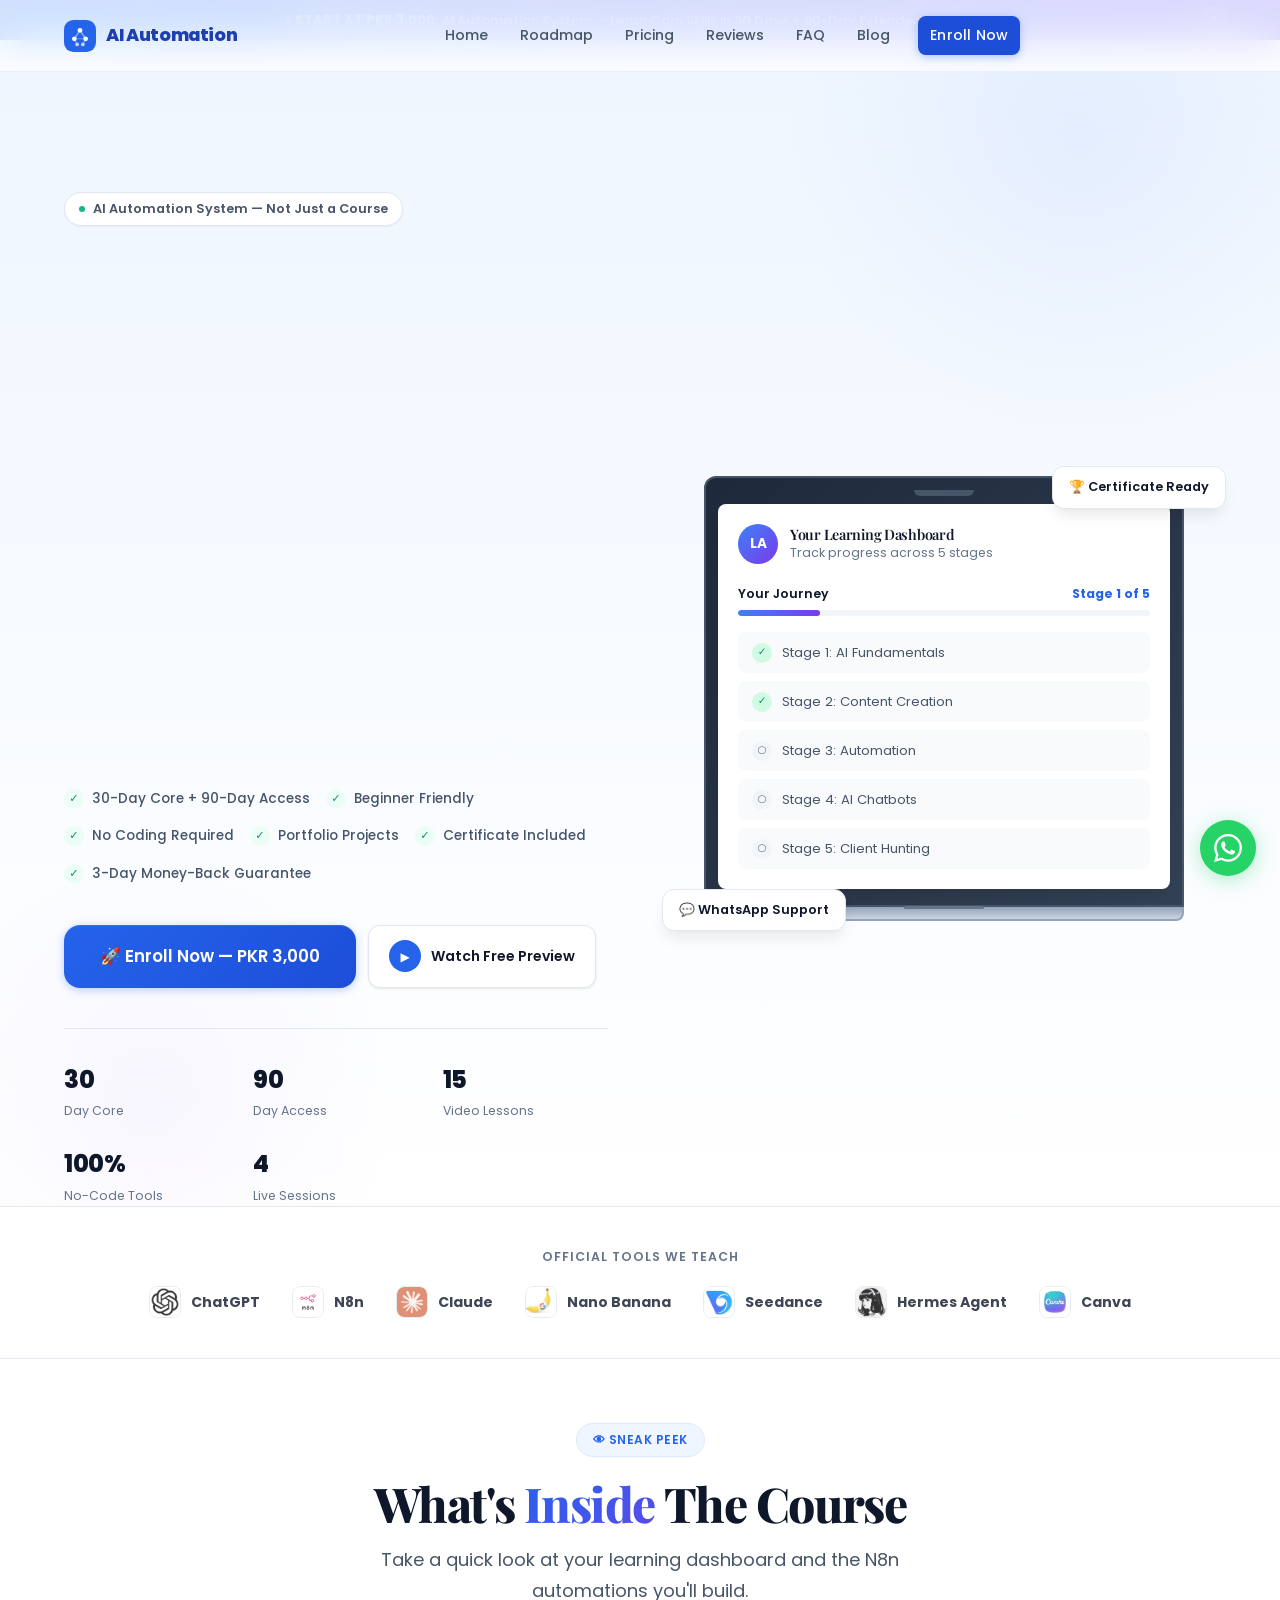
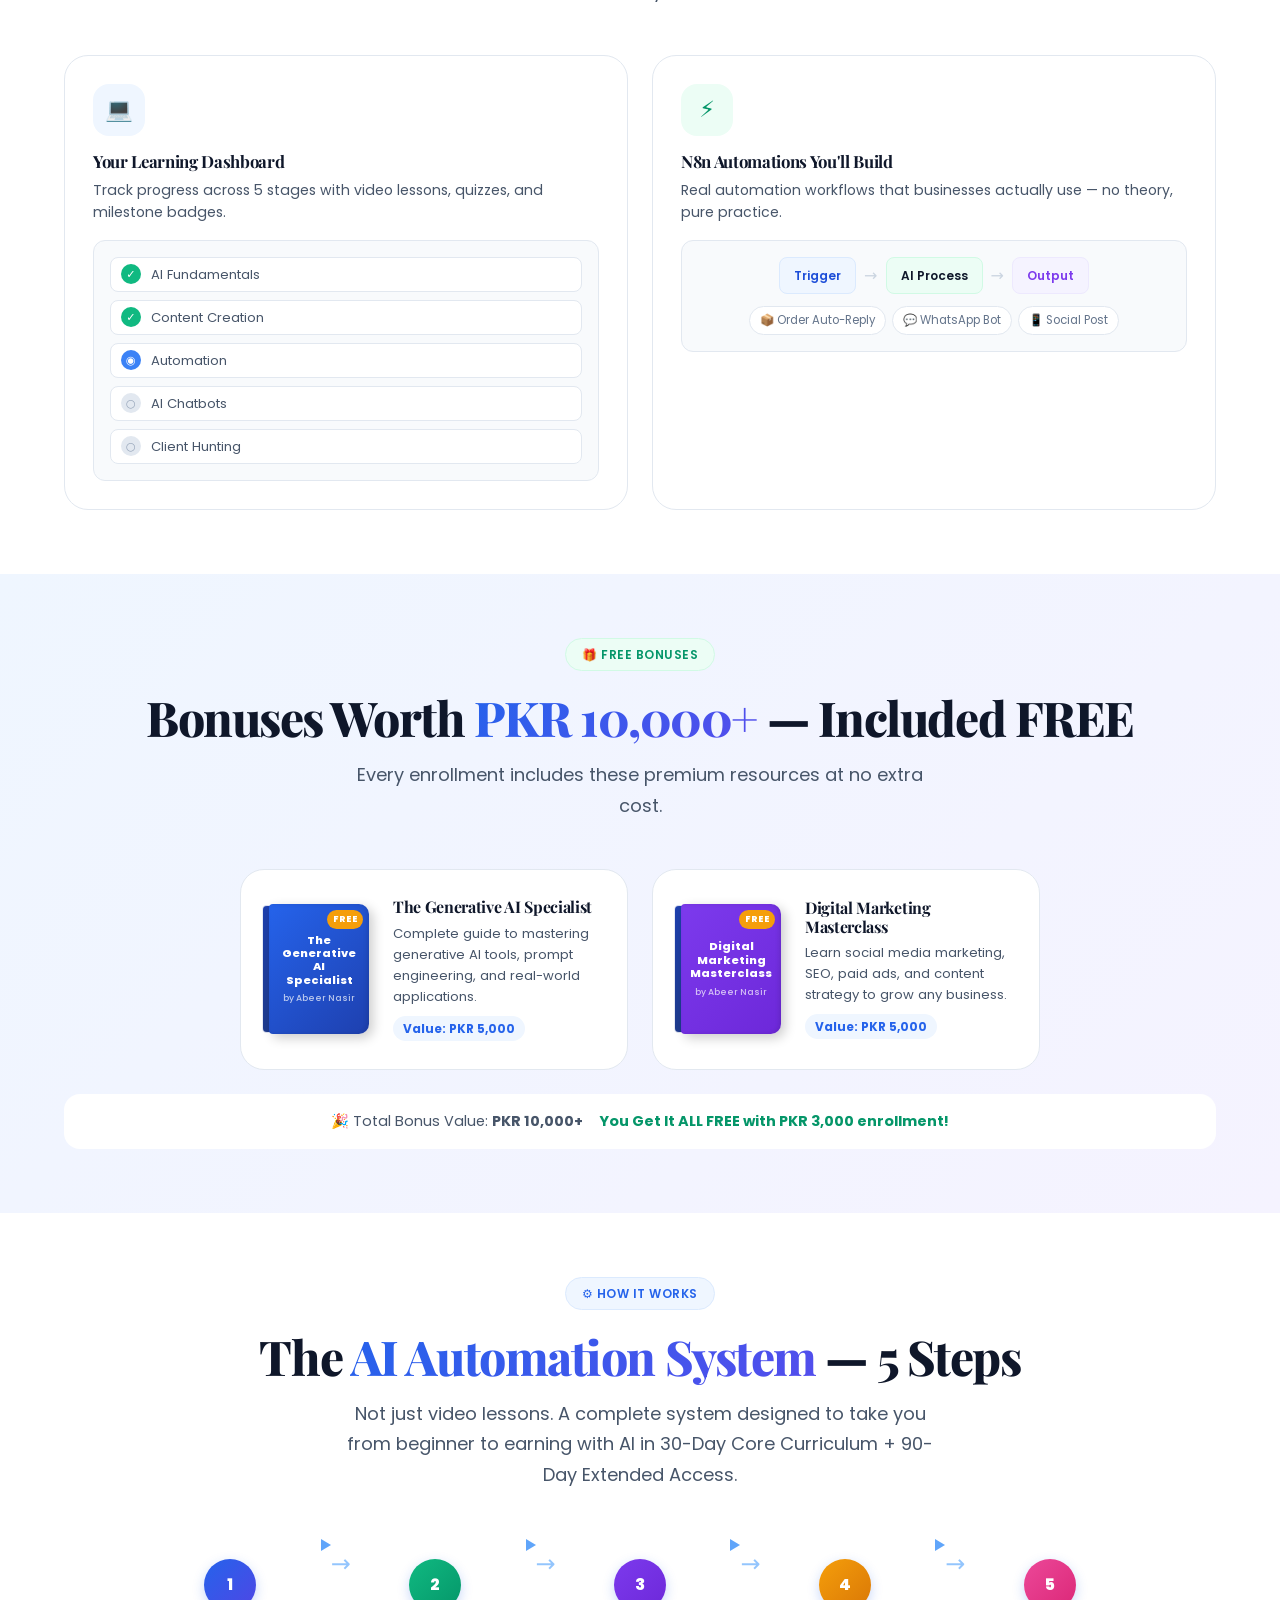
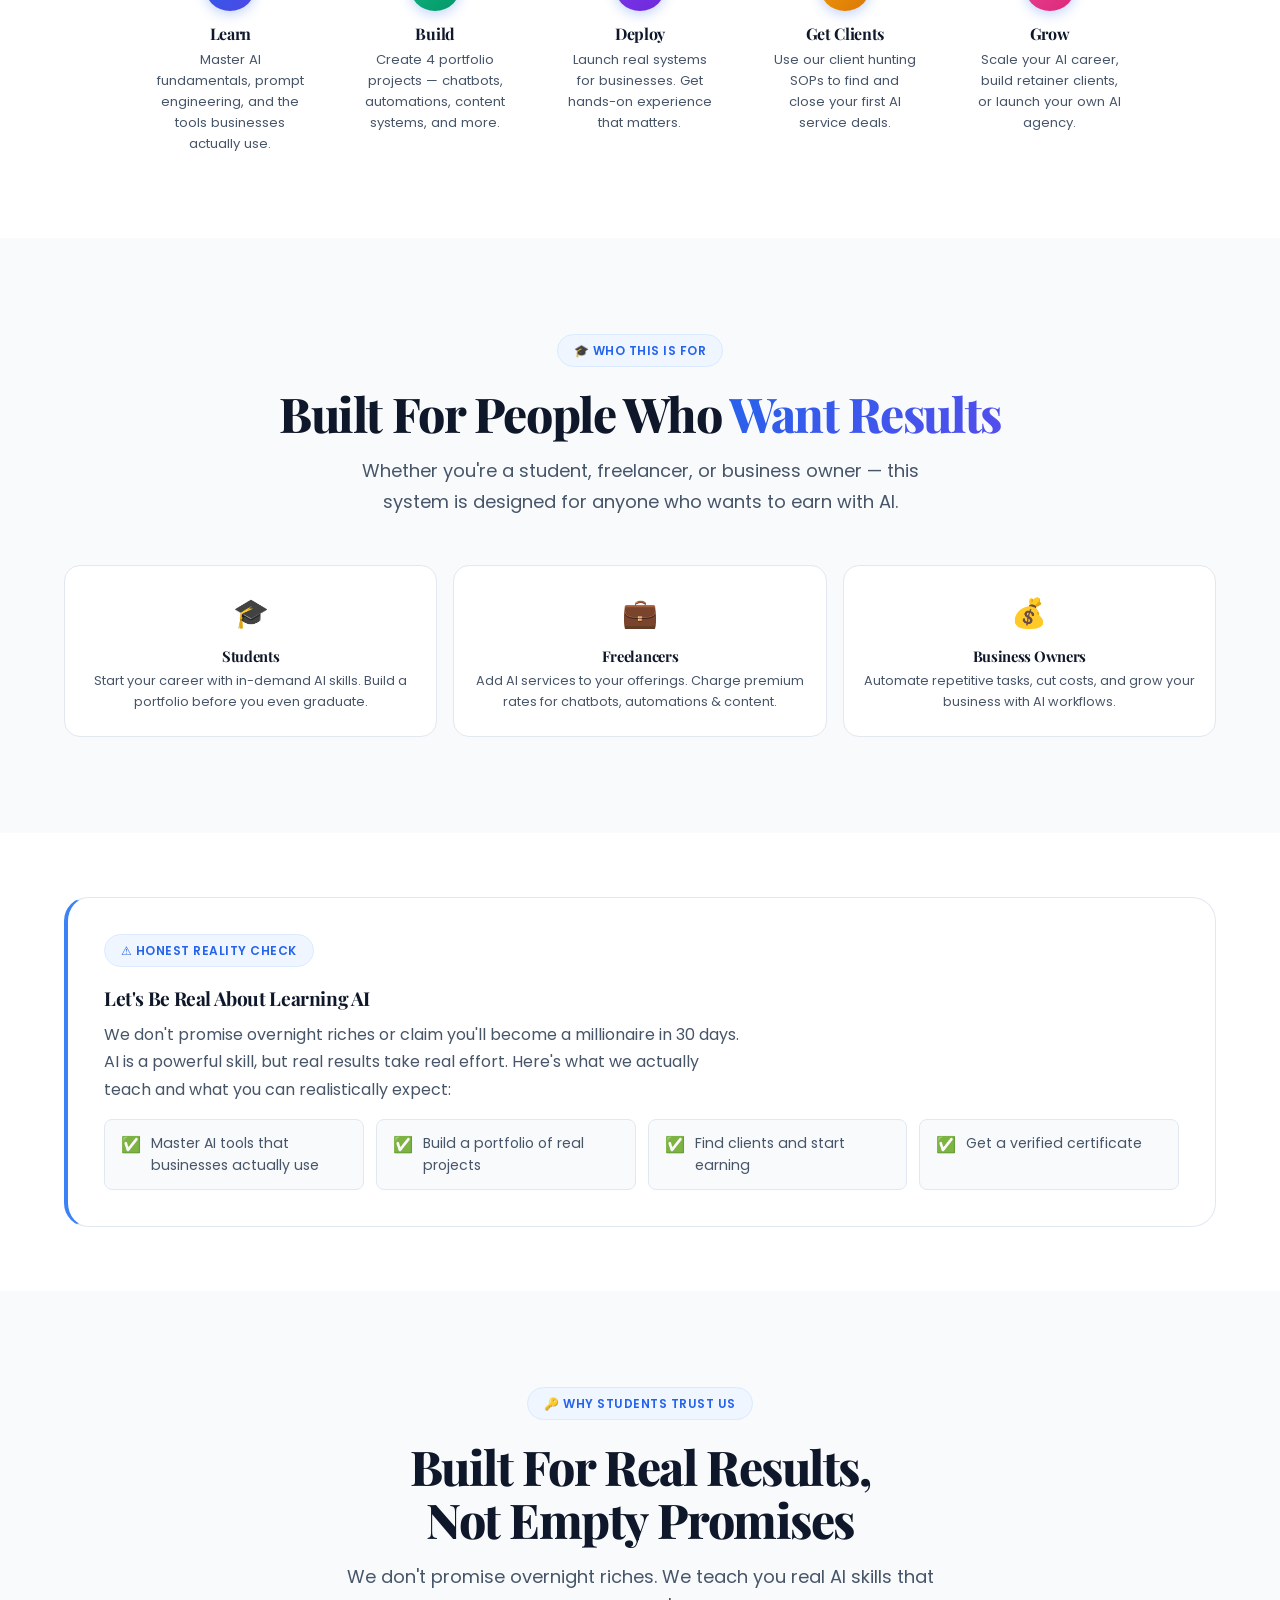
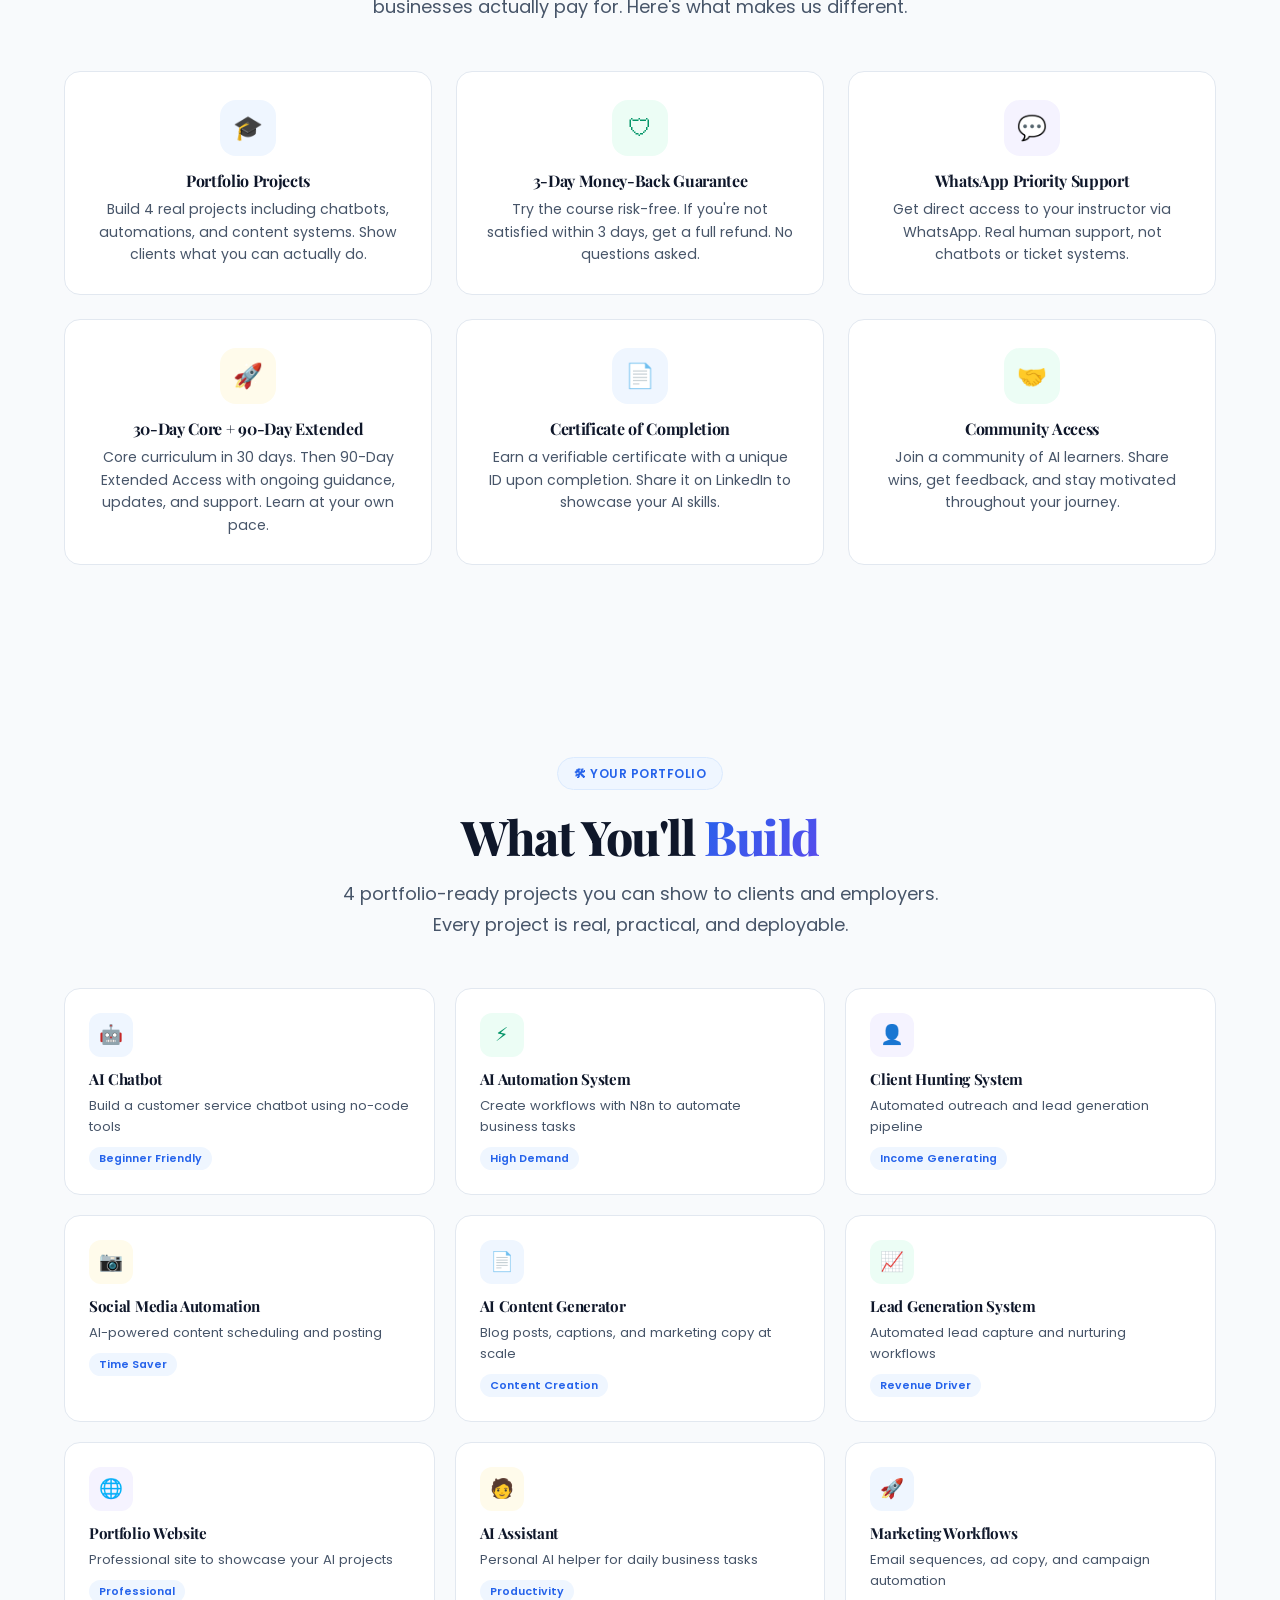
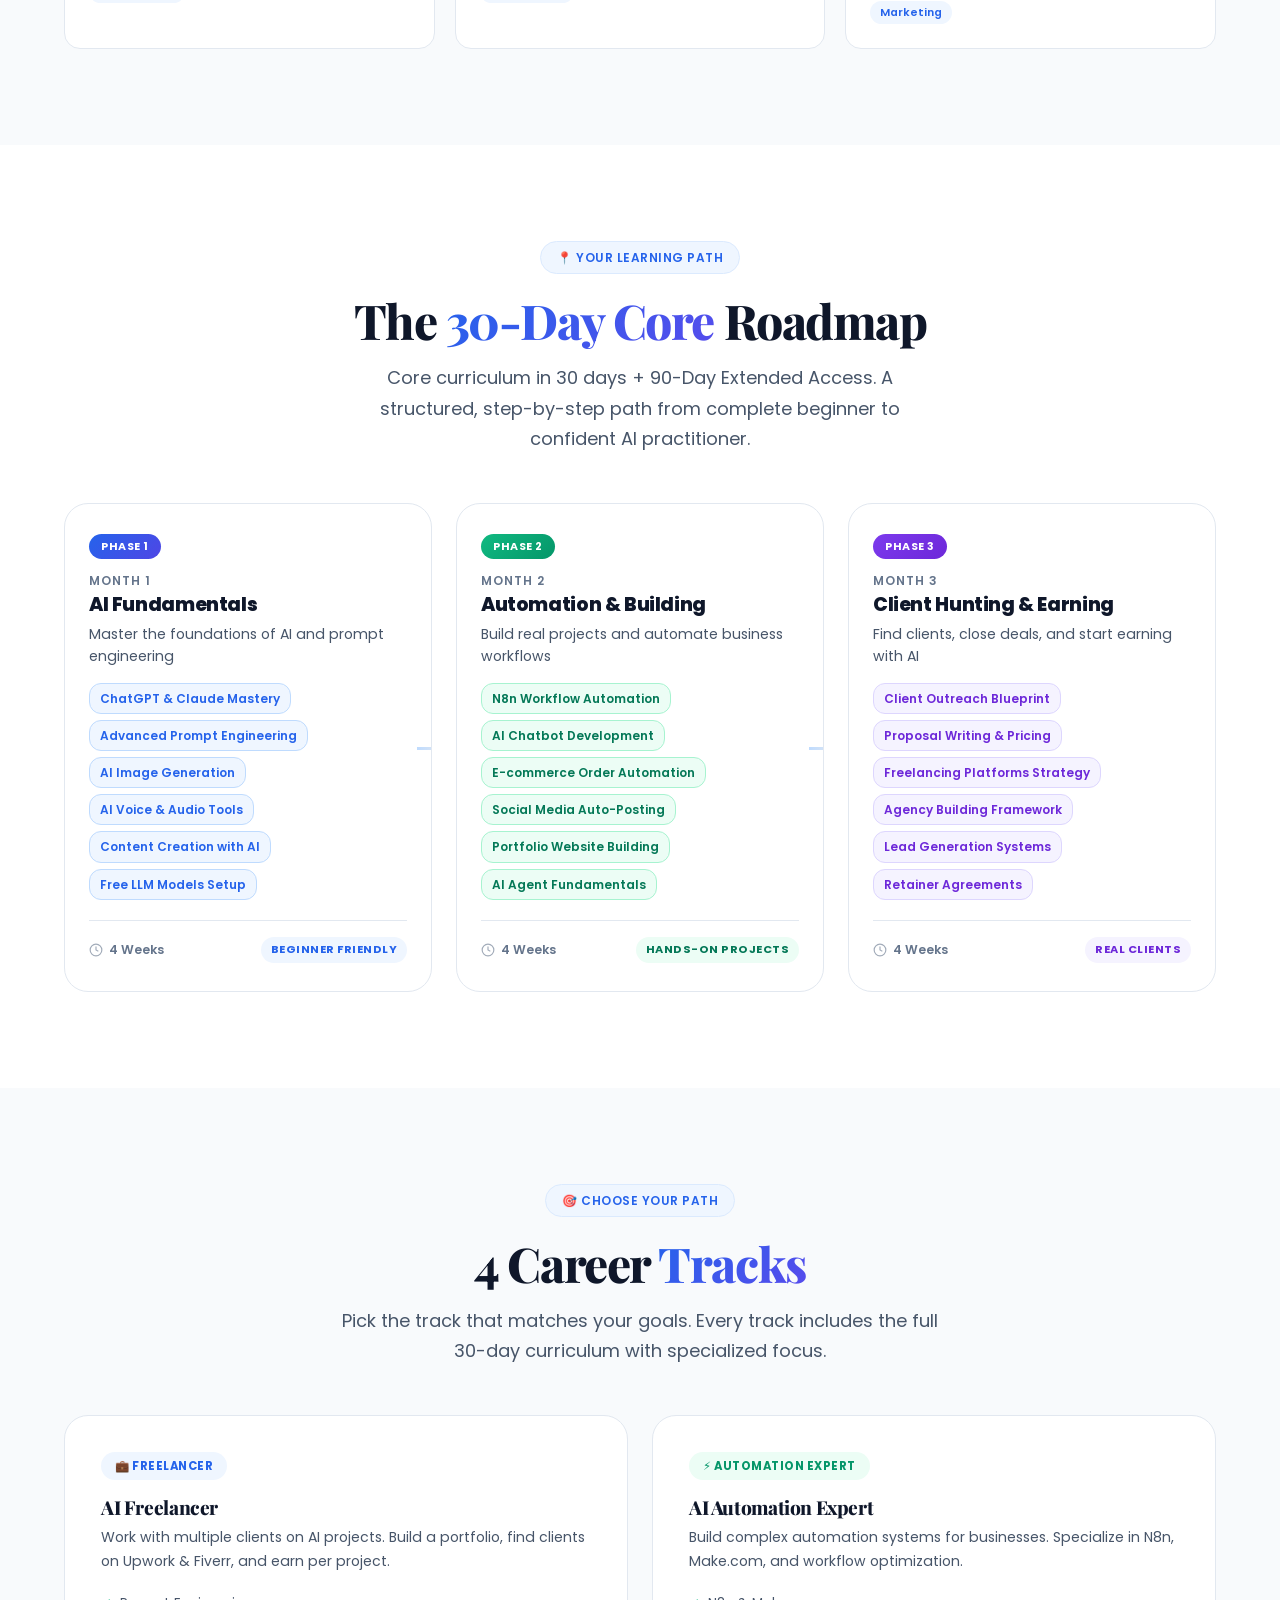
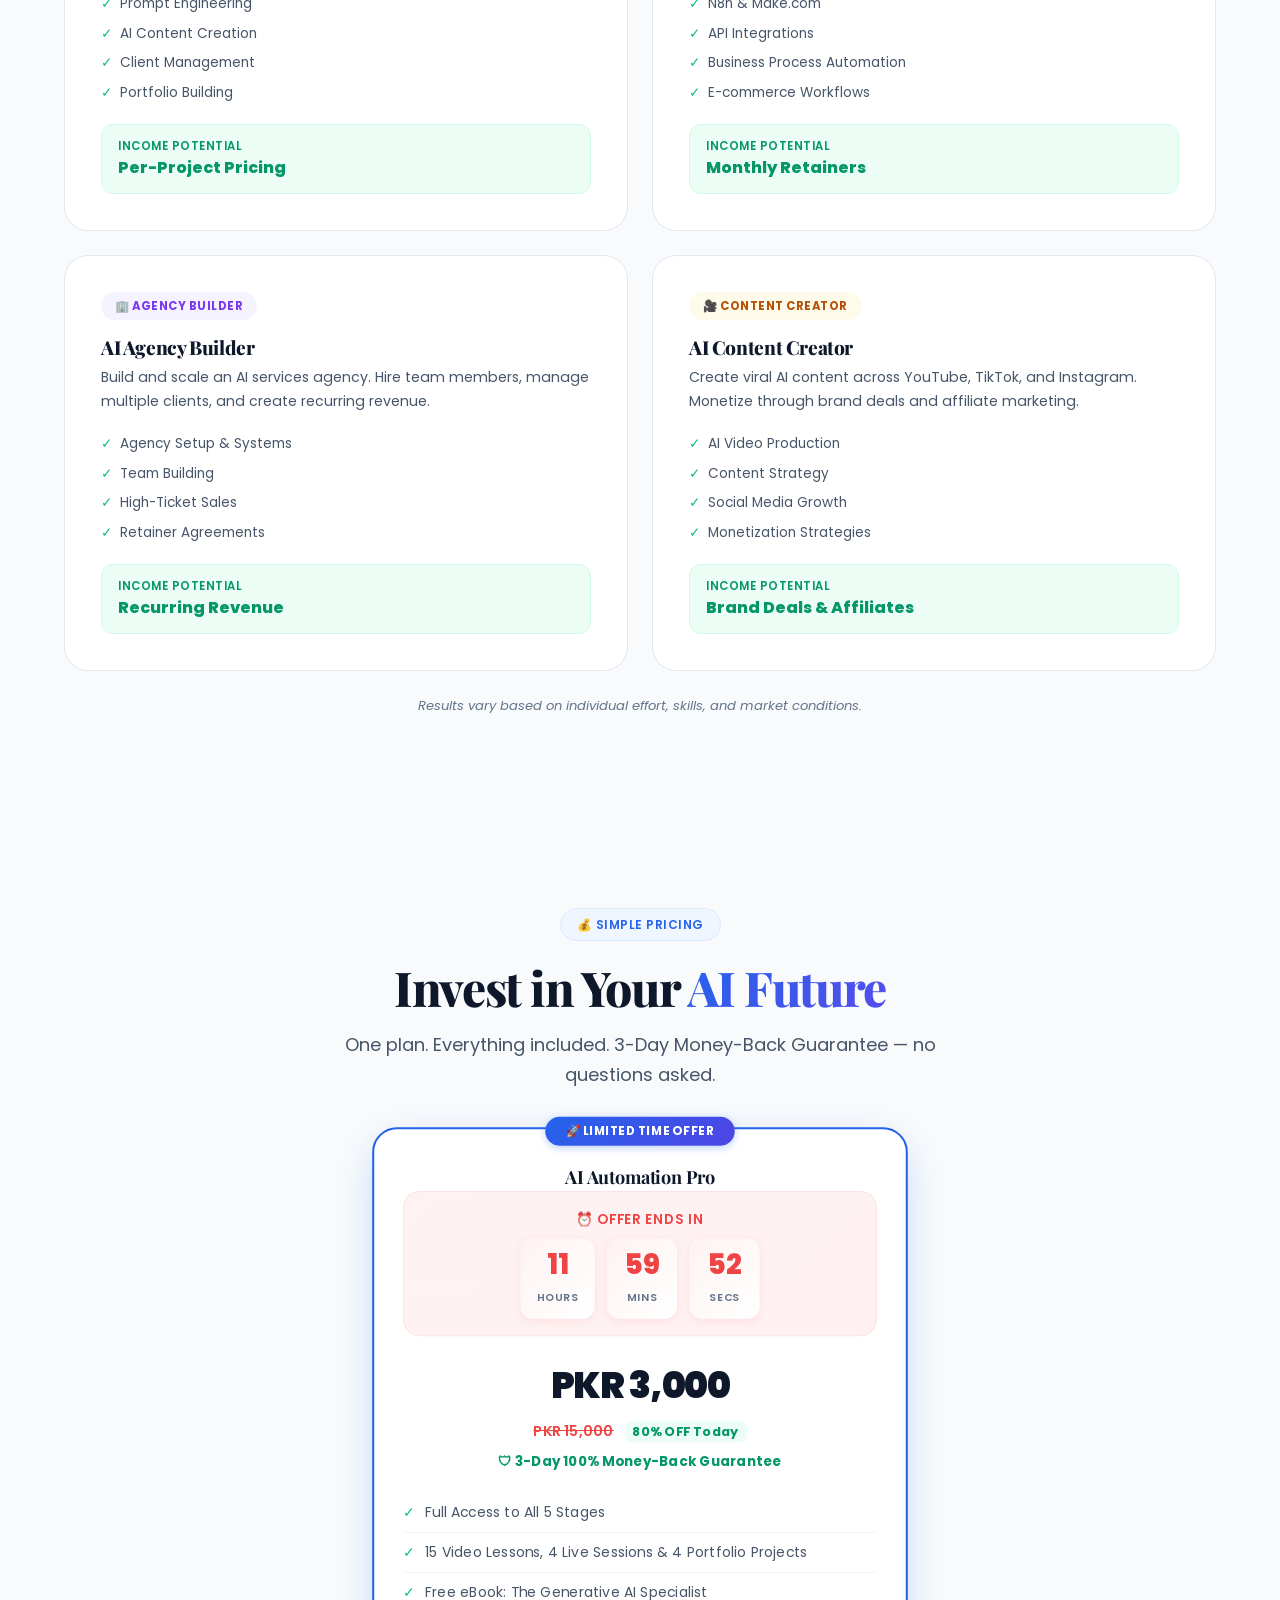
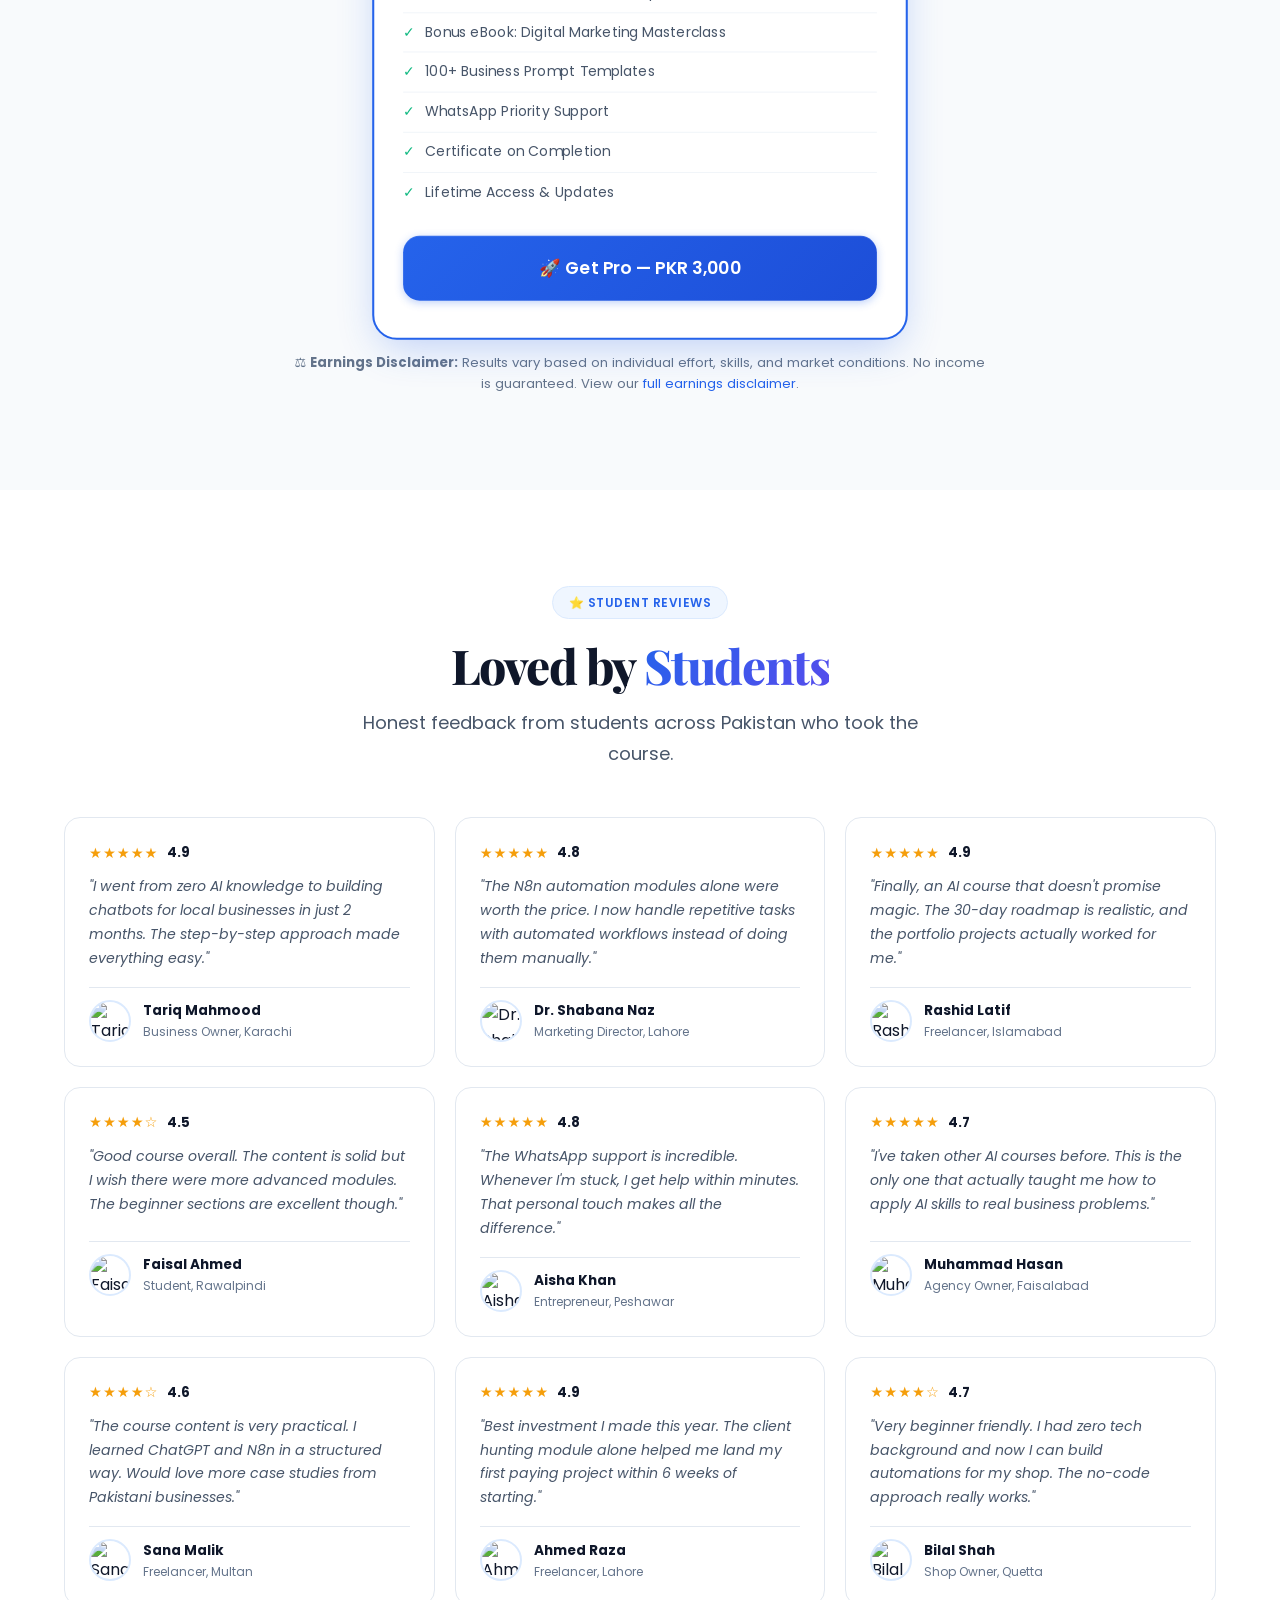
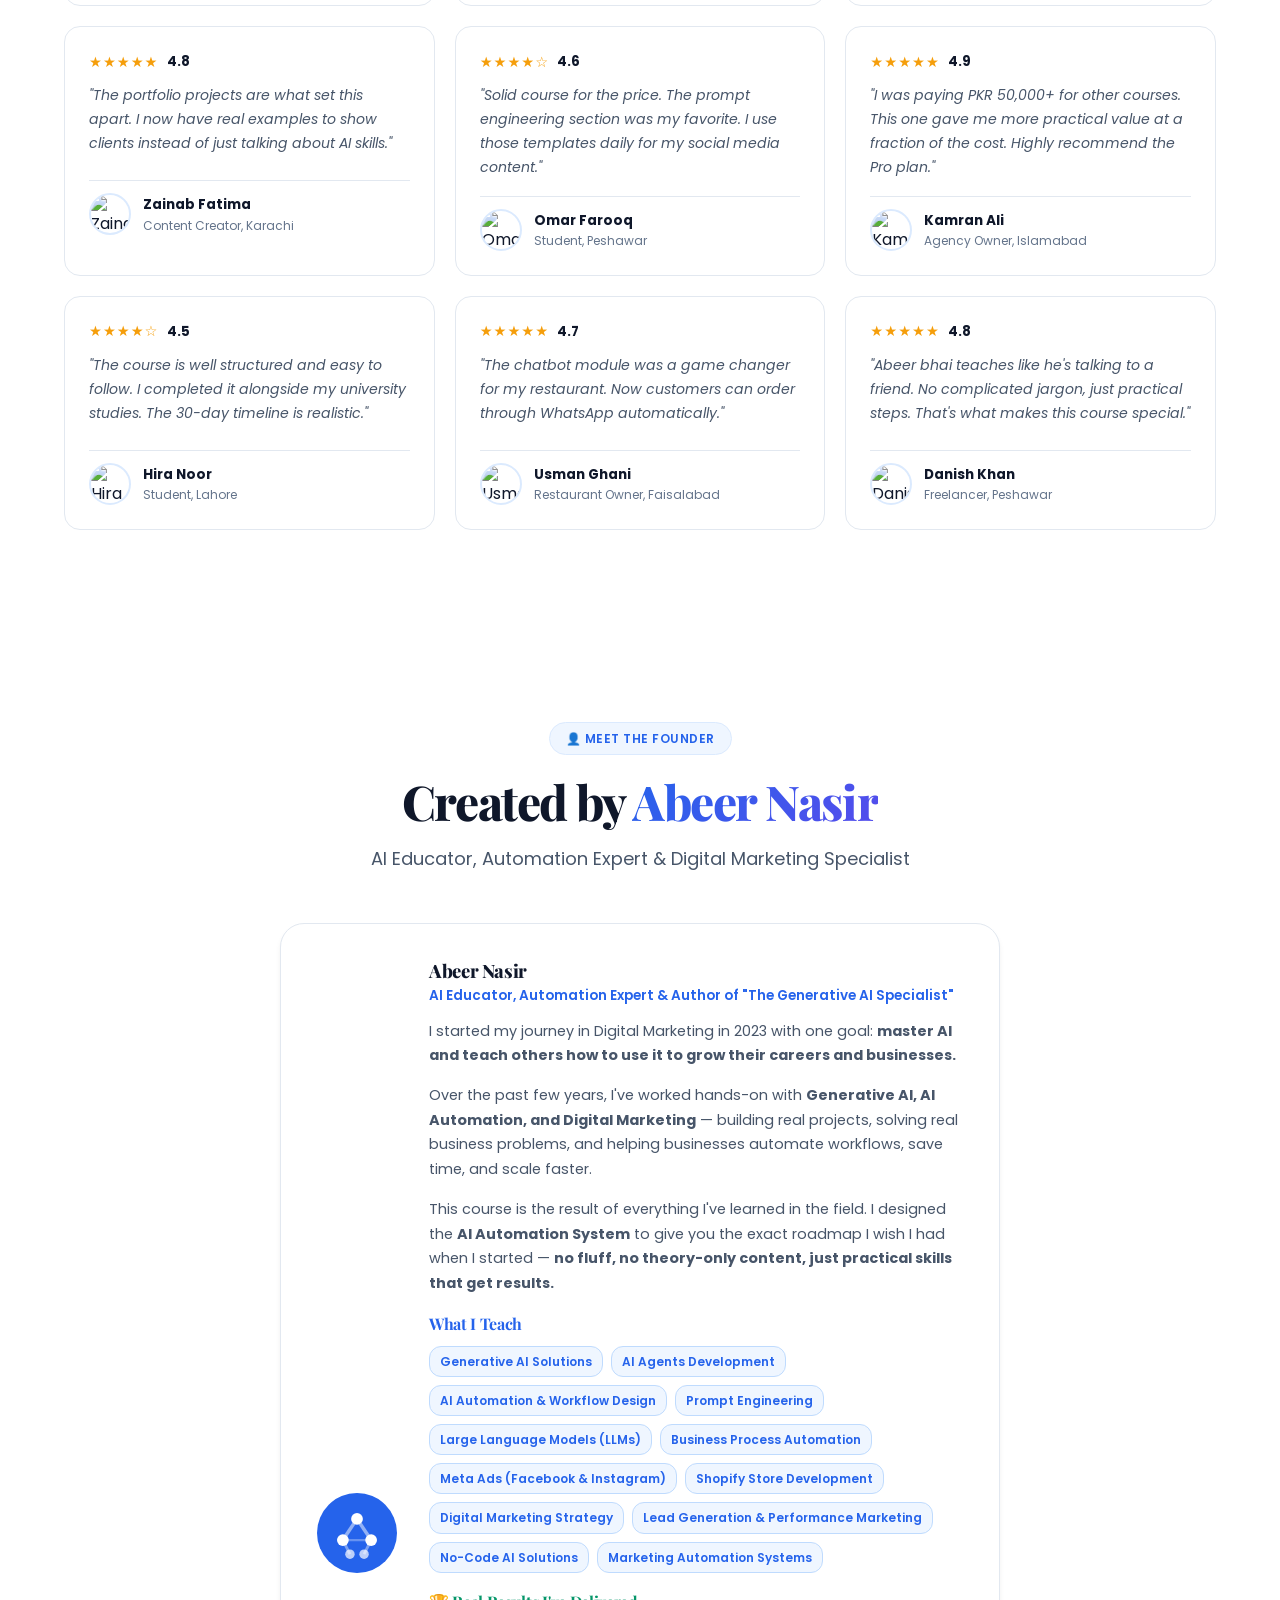
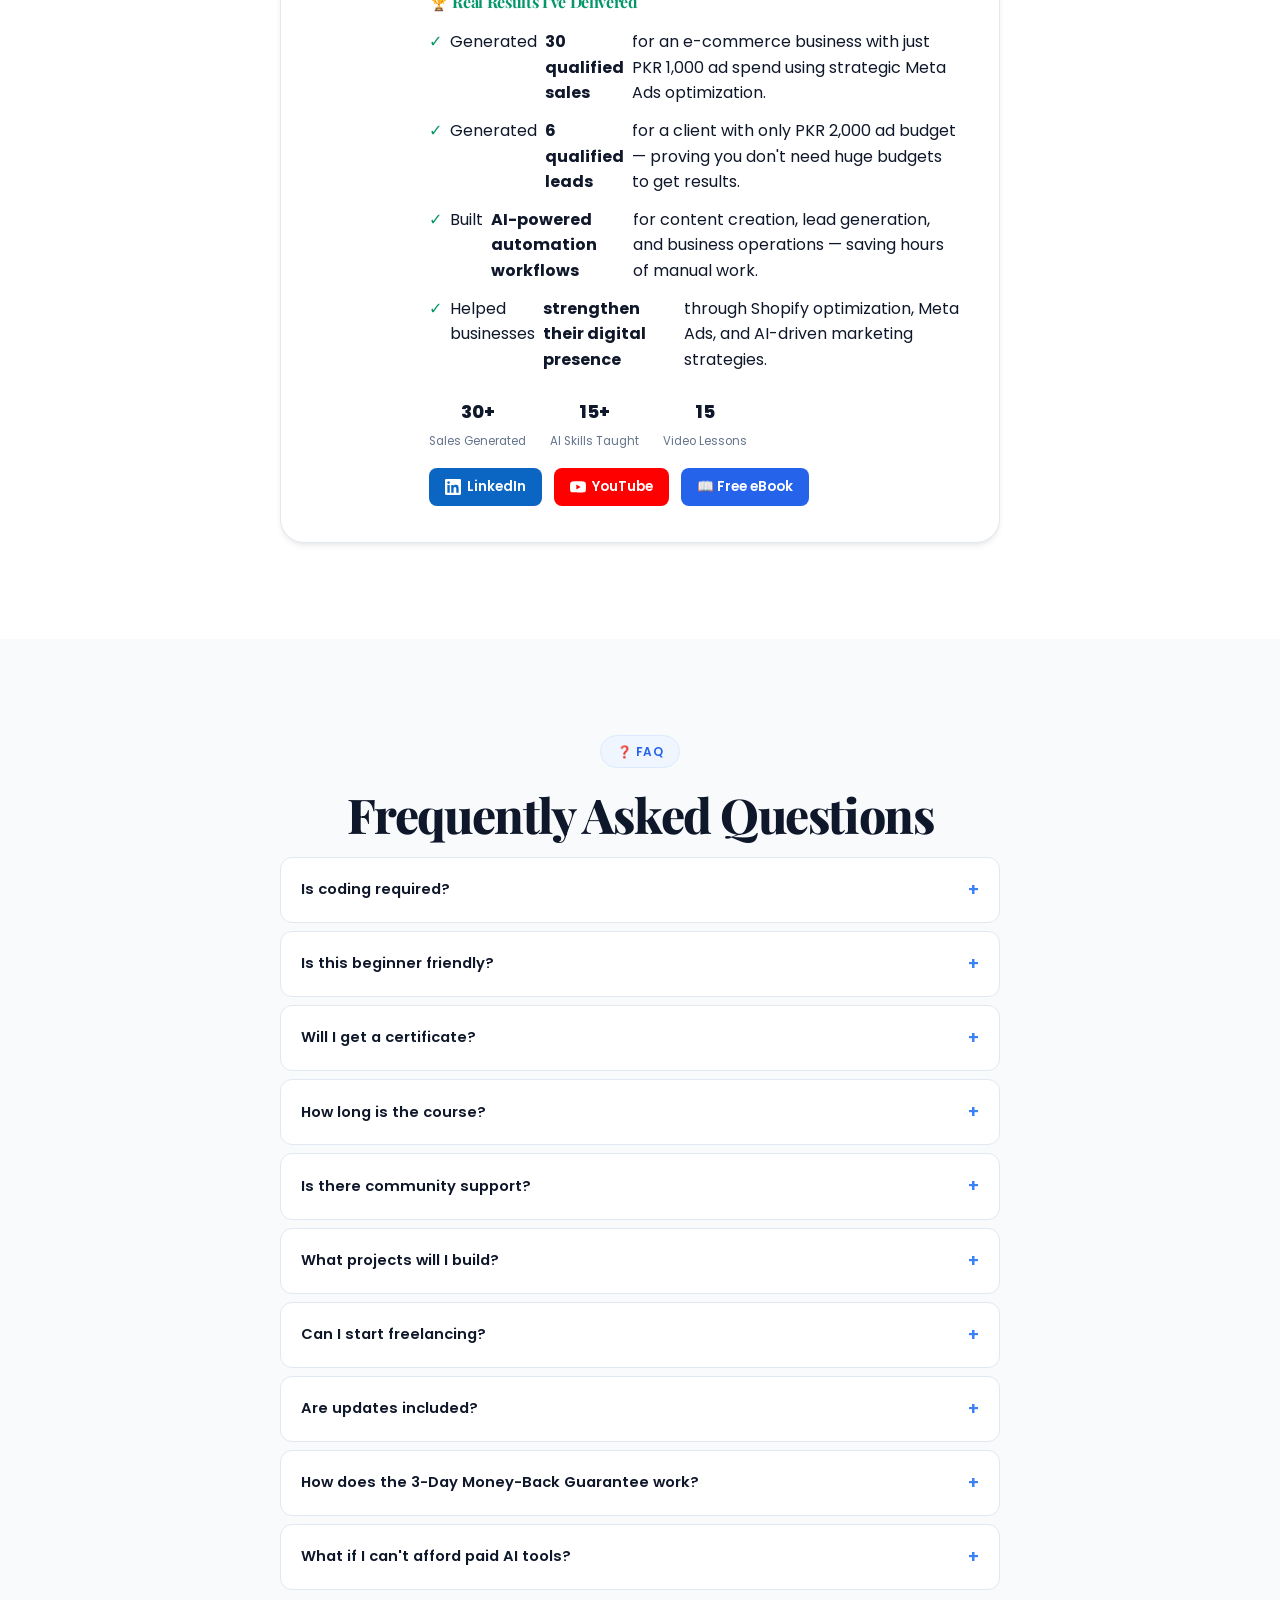
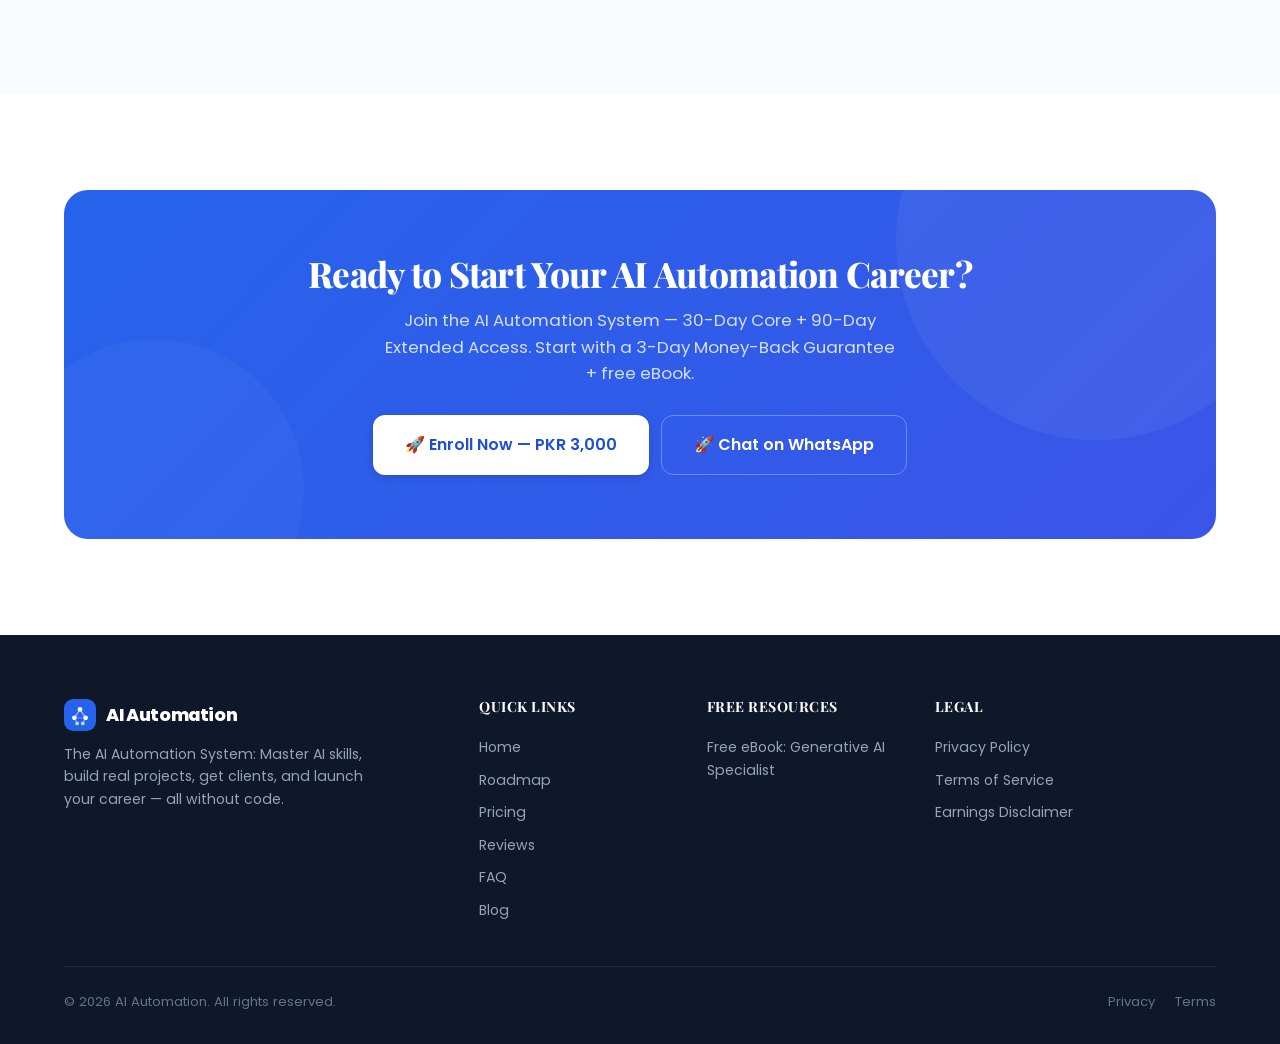
==== commit 63300028: "fix: nav links, broken anchors, content numbers, remove payment icons, premium animations - Add Home" ====
--- a/index.html
+++ b/index.html
@@ -51,7 +51,7 @@
             {"@type": "Question", "name": "Will I get a certificate?", "acceptedAnswer": {"@type": "Answer", "text": "Yes! Upon completing all 20 modules and portfolio projects, you'll receive a verified certificate."}},
             {"@type": "Question", "name": "How long is the course?", "acceptedAnswer": {"@type": "Answer", "text": "Core curriculum is 30 days. You also get 90-Day Extended Access with ongoing guidance and updates. Learn at your own pace — lifetime access included."}},
             {"@type": "Question", "name": "Is there community support?", "acceptedAnswer": {"@type": "Answer", "text": "Yes! You get access to our student community and WhatsApp priority support."}},
-            {"@type": "Question", "name": "What projects will I build?", "acceptedAnswer": {"@type": "Answer", "text": "You'll build 9+ real projects including AI chatbots, automation workflows, content generation systems, and a portfolio website."}},
+            {"@type": "Question", "name": "What projects will I build?", "acceptedAnswer": {"@type": "Answer", "text": "You'll build 4 real projects including AI chatbots, automation workflows, content generation systems, and a portfolio website."}},
             {"@type": "Question", "name": "Can I start freelancing?", "acceptedAnswer": {"@type": "Answer", "text": "Yes! The final phase focuses on client hunting, freelancing platforms, proposal writing, and pricing strategies."}},
             {"@type": "Question", "name": "What if I'm not satisfied?", "acceptedAnswer": {"@type": "Answer", "text": "We offer a 3-Day Money-Back Guarantee. If you're not satisfied within3 days, contact us for a full refund."}},
             {"@type": "Question", "name": "What if I can't afford paid AI tools?", "acceptedAnswer": {"@type": "Answer", "text": "We teach using 100% free alternatives for every tool. Free AI image generators, free automation platforms, free LLM access — all included."}}
@@ -80,10 +80,12 @@
         <nav class="nav">
             <a href="index.html" class="nav-logo"><svg class="logo-icon" width="34" height="34" viewBox="0 0 34 34" fill="none" xmlns="http://www.w3.org/2000/svg"><rect width="34" height="34" rx="10" fill="#2563EB"/><circle cx="17" cy="11" r="2.5" fill="#fff"/><circle cx="11" cy="20" r="2.5" fill="#fff"/><circle cx="23" cy="20" r="2.5" fill="#fff"/><circle cx="14" cy="26" r="2" fill="#fff" opacity=".7"/><circle cx="20" cy="26" r="2" fill="#fff" opacity=".7"/><line x1="17" y1="11" x2="11" y2="20" stroke="#fff" stroke-width="1.5" opacity=".5"/><line x1="17" y1="11" x2="23" y2="20" stroke="#fff" stroke-width="1.5" opacity=".5"/><line x1="11" y1="20" x2="14" y2="26" stroke="#fff" stroke-width="1.2" opacity=".4"/><line x1="23" y1="20" x2="20" y2="26" stroke="#fff" stroke-width="1.2" opacity=".4"/><line x1="11" y1="20" x2="23" y2="20" stroke="#fff" stroke-width="1" opacity=".3"/></svg> AI Automation</a>
             <div class="nav-links">
+                <a href="index.html">Home</a>
                 <a href="#roadmap">Roadmap</a>
                 <a href="#pricing">Pricing</a>
                 <a href="#reviews">Reviews</a>
                 <a href="#faq">FAQ</a>
+                <a href="blog.html">Blog</a>
                 <a href="#pricing" class="btn btn-primary btn-sm">Enroll Now</a>
             </div>
             <div class="nav-actions">
@@ -100,7 +102,7 @@
                     <div class="hero-content">
                         <div class="hero-eyebrow"><span class="dot"></span> AI Automation System — Not Just a Course</div>
                         <h1>Master In-Demand <span class="gradient">AI Tools & Automation</span> — Build Real Projects & Start Getting Clients Without Coding</h1>
-                        <p class="subtitle">The complete AI Automation system: Learn the core skills in 30 days, then get 90 days extended access & guidance. Master ChatGPT, N8n, Claude & more — build 9+ portfolio projects and find paying clients.</p>
+                        <p class="subtitle">The complete AI Automation system: Learn the core skills in 30 days, then get 90 days extended access & guidance. Master ChatGPT, N8n, Claude & more — build 4 portfolio projects and find paying clients.</p>
                         <div class="hero-badges">
                             <div class="hero-badge"><span class="icon">&#10003;</span> 30-Day Core + 90-Day Access</div>
                             <div class="hero-badge"><span class="icon">&#10003;</span> Beginner Friendly</div>
@@ -116,8 +118,9 @@
                         <div class="hero-stats">
                             <div class="hero-stat"><div class="num">30</div><div class="label">Day Core</div></div>
                             <div class="hero-stat"><div class="num">90</div><div class="label">Day Access</div></div>
-                            <div class="hero-stat"><div class="num">20+</div><div class="label">Video Lessons</div></div>
+                            <div class="hero-stat"><div class="num">15</div><div class="label">Video Lessons</div></div>
                             <div class="hero-stat"><div class="num">100%</div><div class="label">No-Code Tools</div></div>
+                            <div class="hero-stat"><div class="num">4</div><div class="label">Live Sessions</div></div>
                         </div>
                     </div>
                     <div class="hero-visual">
@@ -286,7 +289,7 @@
                     <div class="flow-step reveal rd2">
                         <div class="flow-num" style="background:linear-gradient(135deg,#10b981,#059669)">2</div>
                         <h3>Build</h3>
-                        <p>Create 9+ portfolio projects — chatbots, automations, content systems, and more.</p>
+                        <p>Create 4 portfolio projects — chatbots, automations, content systems, and more.</p>
                     </div>
                     <div class="flow-arrow reveal"></div>
                     <div class="flow-step reveal rd3">
@@ -355,7 +358,7 @@
                     <div class="trust-card reveal rd1">
                         <div class="icon" style="background:var(--blue-50);color:var(--blue-600)">&#127891;</div>
                         <h3>Portfolio Projects</h3>
-                        <p>Build 9+ real projects including chatbots, automations, and content systems. Show clients what you can actually do.</p>
+                        <p>Build 4 real projects including chatbots, automations, and content systems. Show clients what you can actually do.</p>
                     </div>
                     <div class="trust-card reveal rd2">
                         <div class="icon" style="background:var(--green-50);color:var(--green-600)">&#128737;</div>
@@ -392,7 +395,7 @@
                 <div class="text-center">
                     <div class="section-eyebrow reveal">&#128736; Your Portfolio</div>
                     <h2 class="section-title reveal">What You'll <span class="gradient">Build</span></h2>
-                    <p class="section-subtitle reveal">9+ portfolio-ready projects you can show to clients and employers. Every project is real, practical, and deployable.</p>
+                    <p class="section-subtitle reveal">4 portfolio-ready projects you can show to clients and employers. Every project is real, practical, and deployable.</p>
                 </div>
                 <div class="build-grid">
                     <div class="build-card reveal rd1"><div class="build-icon" style="background:var(--blue-50);color:var(--blue-600)">&#129302;</div><h3>AI Chatbot</h3><p>Build a customer service chatbot using no-code tools</p><span class="build-tag">Beginner Friendly</span></div>
@@ -571,7 +574,7 @@
                         <div class="note" style="color:#059669;font-weight:700">&#128737; 3-Day 100% Money-Back Guarantee</div>
                         <ul class="pricing-features">
                             <li><span class="ck">&#10003;</span> Full Access to All 5 Stages</li>
-                            <li><span class="ck">&#10003;</span> 20+ Video Lessons &amp; 9 Portfolio Projects</li>
+                            <li><span class="ck">&#10003;</span> 15 Video Lessons, 4 Live Sessions &amp; 4 Portfolio Projects</li>
                             <li><span class="ck">&#10003;</span> Free eBook: The Generative AI Specialist</li>
                             <li><span class="ck">&#10003;</span> Bonus eBook: Digital Marketing Masterclass</li>
                             <li><span class="ck">&#10003;</span> 100+ Business Prompt Templates</li>
@@ -588,7 +591,7 @@
         </section>
 
         <!-- TESTIMONIALS -->
-        <section class="section">
+        <section class="section" id="reviews">
             <div class="container">
                 <div class="text-center">
                     <div class="section-eyebrow reveal">&#11088; Student Reviews</div>
@@ -721,7 +724,7 @@
                         <div class="instructor-stats" style="margin-top:20px">
                             <div class="instructor-stat"><span class="num">30+</span><span class="label">Sales Generated</span></div>
                             <div class="instructor-stat"><span class="num">15+</span><span class="label">AI Skills Taught</span></div>
-                            <div class="instructor-stat"><span class="num">20+</span><span class="label">Video Lessons</span></div>
+                            <div class="instructor-stat"><span class="num">15</span><span class="label">Video Lessons</span></div>
                         </div>
                         <div style="margin-top:16px;display:flex;gap:12px;flex-wrap:wrap">
                             <a href="https://www.linkedin.com/in/abeer-nasir" target="_blank" rel="noopener noreferrer" style="display:inline-flex;align-items:center;gap:6px;padding:8px 16px;border-radius:8px;background:#0a66c2;color:#fff;font-size:.85rem;font-weight:600;text-decoration:none">
@@ -742,7 +745,7 @@
         </section>
 
         <!-- FAQ -->
-        <section class="section" style="background:var(--bg-secondary)">
+        <section class="section" id="faq" style="background:var(--bg-secondary)">
             <div class="container">
                 <div class="text-center">
                     <div class="section-eyebrow reveal">&#10067; FAQ</div>
@@ -754,7 +757,7 @@
                     <div class="faq-item reveal"><button class="faq-question" aria-expanded="false">Will I get a certificate? <span class="icon">+</span></button><div class="faq-answer" role="region"><p>Yes! Upon completing all 20 modules and the portfolio projects, you'll receive a verified certificate that you can share on LinkedIn and with potential clients.</p></div></div>
                     <div class="faq-item reveal"><button class="faq-question" aria-expanded="false">How long is the course? <span class="icon">+</span></button><div class="faq-answer" role="region"><p>Core curriculum is 30 days. You also get 90-Day Extended Access with ongoing guidance and updates. Learn at your own pace — lifetime access included.</p></div></div>
                     <div class="faq-item reveal"><button class="faq-question" aria-expanded="false">Is there community support? <span class="icon">+</span></button><div class="faq-answer" role="region"><p>Yes! You get access to our student community and WhatsApp priority support. You can ask questions, share progress, and connect with fellow learners.</p></div></div>
-                    <div class="faq-item reveal"><button class="faq-question" aria-expanded="false">What projects will I build? <span class="icon">+</span></button><div class="faq-answer" role="region"><p>You'll build 9+ real projects including AI chatbots, automation workflows, content generation systems, lead generation pipelines, social media automation, and a portfolio website.</p></div></div>
+                    <div class="faq-item reveal"><button class="faq-question" aria-expanded="false">What projects will I build? <span class="icon">+</span></button><div class="faq-answer" role="region"><p>You'll build 4 real projects including AI chatbots, automation workflows, content generation systems, lead generation pipelines, social media automation, and a portfolio website.</p></div></div>
                     <div class="faq-item reveal"><button class="faq-question" aria-expanded="false">Can I start freelancing? <span class="icon">+</span></button><div class="faq-answer" role="region"><p>Yes! Month 3 of the course specifically focuses on client hunting, freelancing platforms, proposal writing, and pricing strategies. Many students start earning during the course.</p></div></div>
                     <div class="faq-item reveal"><button class="faq-question" aria-expanded="false">Are updates included? <span class="icon">+</span></button><div class="faq-answer" role="region"><p>Yes! AI evolves fast, and so does our course. You get lifetime access to all future updates, new modules, and additional resources at no extra cost.</p></div></div>
                     <div class="faq-item reveal"><button class="faq-question" aria-expanded="false">How does the 3-Day Money-Back Guarantee work? <span class="icon">+</span></button><div class="faq-answer" role="region"><p>You get instant access to all course content. If you're not satisfied within 3 days of purchase, contact us via WhatsApp for a full refund — no questions asked.</p></div></div>
@@ -785,26 +788,12 @@
                     <a href="index.html" class="nav-logo"><svg class="logo-icon" width="32" height="32" viewBox="0 0 34 34" fill="none" xmlns="http://www.w3.org/2000/svg"><rect width="34" height="34" rx="10" fill="#2563EB"/><circle cx="17" cy="11" r="2.5" fill="#fff"/><circle cx="11" cy="20" r="2.5" fill="#fff"/><circle cx="23" cy="20" r="2.5" fill="#fff"/><circle cx="14" cy="26" r="2" fill="#fff" opacity=".7"/><circle cx="20" cy="26" r="2" fill="#fff" opacity=".7"/><line x1="17" y1="11" x2="11" y2="20" stroke="#fff" stroke-width="1.5" opacity=".5"/><line x1="17" y1="11" x2="23" y2="20" stroke="#fff" stroke-width="1.5" opacity=".5"/><line x1="11" y1="20" x2="14" y2="26" stroke="#fff" stroke-width="1.2" opacity=".4"/><line x1="23" y1="20" x2="20" y2="26" stroke="#fff" stroke-width="1.2" opacity=".4"/><line x1="11" y1="20" x2="23" y2="20" stroke="#fff" stroke-width="1" opacity=".3"/></svg> AI Automation</a>
                     <p>The AI Automation System: Master AI skills, build real projects, get clients, and launch your career — all without code.</p>
                 </div>
-                <div class="footer-col"><h4>Quick Links</h4><a href="#roadmap">Roadmap</a><a href="#pricing">Pricing</a><a href="#reviews">Reviews</a><a href="#faq">FAQ</a></div>
-                <div class="footer-col"><h4>Free Resources</h4><a href="https://bit.ly/44sikZs" target="_blank" rel="noopener">Free eBook: Generative AI Specialist</a><a href="https://bit.ly/44sikZs" target="_blank" rel="noopener">Bonus eBook: Digital Marketing</a></div>
+                <div class="footer-col"><h4>Quick Links</h4><a href="index.html">Home</a><a href="#roadmap">Roadmap</a><a href="#pricing">Pricing</a><a href="#reviews">Reviews</a><a href="#faq">FAQ</a><a href="blog.html">Blog</a></div>
+                <div class="footer-col"><h4>Free Resources</h4><a href="https://bit.ly/44sikZs" target="_blank" rel="noopener">Free eBook: Generative AI Specialist</a></div>
                 <div class="footer-col"><h4>Legal</h4><a href="privacy.html">Privacy Policy</a><a href="terms.html">Terms of Service</a><a href="terms.html#earnings">Earnings Disclaimer</a></div>
             </div>
             <div class="footer-bottom">
                 <p>&copy; 2026 AI Automation. All rights reserved.</p>
-                <div class="footer-payments">
-                    <span class="payment-label">We Accept:</span>
-                    <div class="payment-icons">
-                        <div class="payment-icon easypaisa">
-                            <svg viewBox="0 0 40 40" width="32" height="32"><rect width="40" height="40" rx="8" fill="#00A651"/><text x="20" y="16" text-anchor="middle" fill="#fff" font-size="7" font-weight="800" font-family="Arial">Easy</text><text x="20" y="26" text-anchor="middle" fill="#fff" font-size="7" font-weight="800" font-family="Arial">Paisa</text></svg>
-                        </div>
-                        <div class="payment-icon jazzcash">
-                            <svg viewBox="0 0 40 40" width="32" height="32"><rect width="40" height="40" rx="8" fill="#E31837"/><text x="20" y="16" text-anchor="middle" fill="#fff" font-size="7" font-weight="800" font-family="Arial">Jazz</text><text x="20" y="26" text-anchor="middle" fill="#fff" font-size="7" font-weight="800" font-family="Arial">Cash</text></svg>
-                        </div>
-                        <div class="payment-icon bank">
-                            <svg viewBox="0 0 40 40" width="32" height="32"><rect width="40" height="40" rx="8" fill="#1E3A8A"/><text x="20" y="16" text-anchor="middle" fill="#fff" font-size="7" font-weight="800" font-family="Arial">Bank</text><text x="20" y="26" text-anchor="middle" fill="#fff" font-size="7" font-weight="800" font-family="Arial">Transfer</text></svg>
-                        </div>
-                    </div>
-                </div>
                 <div class="footer-links"><a href="privacy.html">Privacy</a><a href="terms.html">Terms</a></div>
             </div>
         </div>
@@ -839,15 +828,7 @@
 
     <a href="https://wa.me/923703159642" class="whatsapp-float" target="_blank" rel="noopener noreferrer" aria-label="Chat on WhatsApp"><svg width="28" height="28" viewBox="0 0 24 24" fill="#fff"><path d="M17.472 14.382c-.297-.149-1.758-.867-2.03-.967-.273-.099-.471-.148-.67.15-.197.297-.767.966-.94 1.164-.173.199-.347.223-.644.075-.297-.15-1.255-.463-2.39-1.475-.883-.788-1.48-1.761-1.653-2.059-.173-.297-.018-.458.13-.606.134-.133.298-.347.446-.52.149-.174.198-.298.298-.497.099-.198.05-.371-.025-.52-.075-.149-.669-1.612-.916-2.207-.242-.579-.487-.5-.669-.51-.173-.008-.371-.01-.57-.01-.198 0-.52.074-.792.372-.272.297-1.04 1.016-1.04 2.479 0 1.462 1.065 2.875 1.213 3.074.149.198 2.096 3.2 5.077 4.487.709.306 1.262.489 1.694.625.712.227 1.36.195 1.871.118.571-.085 1.758-.719 2.006-1.413.248-.694.248-1.289.173-1.413-.074-.124-.272-.198-.57-.347m-5.421 7.403h-.004a9.87 9.87 0 01-5.031-1.378l-.361-.214-3.741.982.998-3.648-.235-.374a9.86 9.86 0 01-1.51-5.26c.001-5.45 4.436-9.884 9.888-9.884 2.64 0 5.122 1.03 6.988 2.898a9.825 9.825 0 012.893 6.994c-.003 5.45-4.437 9.884-9.885 9.884m8.413-18.297A11.815 11.815 0 0012.05 0C5.495 0 .16 5.335.157 11.892c0 2.096.547 4.142 1.588 5.945L.057 24l6.305-1.654a11.882 11.882 0 005.683 1.448h.005c6.554 0 11.89-5.335 11.893-11.893a11.821 11.821 0 00-3.48-8.413z"/></svg></a>
 
-    <div class="sticky-enroll" id="stickyEnroll">
-        <div class="sticky-enroll-inner">
-            <div class="sticky-enroll-text">
-                <div class="price-tag">AI Automation Pro — PKR 3,000</div>
-                <div class="sub">30-Day Core + 90-Day Access + 2 Free eBooks</div>
-            </div>
-            <a href="https://wa.me/923703159642?text=Hi%2C%20I%20want%20to%20enroll%20in%20the%20AI%20Automation%20Pro%20course." class="btn btn-primary" data-whatsapp="trial">Enroll Now</a>
-        </div>
-    </div>
+
 
     <script src="config.js"></script>
     <script src="script.js"></script>
--- a/style.css
+++ b/style.css
@@ -376,13 +376,6 @@
 .footer-links a:hover{color:var(--blue-400)}
 
 /* --- PAYMENT ICONS --- */
-.footer-payments{display:flex;align-items:center;gap:12px;flex-wrap:wrap}
-.payment-label{font-size:.72rem;color:var(--slate-500);font-weight:600;text-transform:uppercase;letter-spacing:.5px}
-.payment-icons{display:flex;align-items:center;gap:10px}
-.payment-icon{display:flex;align-items:center;gap:6px;padding:4px 10px;background:rgba(255,255,255,.05);border:1px solid rgba(255,255,255,.08);border-radius:var(--radius-sm);transition:all .2s ease}
-.payment-icon:hover{background:rgba(255,255,255,.1);transform:translateY(-1px)}
-.payment-icon svg{flex-shrink:0}
-.payment-icon span{font-size:.72rem;font-weight:600;color:var(--slate-400)}
 
 /* --- FLOATING WHATSAPP --- */
 .whatsapp-float{position:fixed;bottom:24px;right:24px;width:56px;height:56px;border-radius:50%;background:#25D366;display:flex;align-items:center;justify-content:center;font-size:1.5rem;color:#fff;box-shadow:0 4px 20px rgba(37,211,102,.35);z-index:999;transition:all var(--transition-base);animation:wa-pulse 2.5s infinite}
@@ -1006,13 +999,6 @@
 /* ============================================
    STICKY MOBILE ENROLL BAR
    ============================================ */
-.sticky-enroll{display:none;position:fixed;bottom:0;left:0;right:0;z-index:999;padding:10px 16px;background:var(--white);border-top:2px solid var(--blue-500);box-shadow:0 -4px 20px rgba(0,0,0,.12)}
-.sticky-enroll-inner{display:flex;align-items:center;justify-content:space-between;gap:12px;max-width:600px;margin:0 auto}
-.sticky-enroll-text{flex:1;min-width:0}
-.sticky-enroll-text .price-tag{font-size:1rem;font-weight:800;color:var(--text-primary);line-height:1.2}
-.sticky-enroll-text .sub{font-size:.7rem;color:var(--text-muted);white-space:nowrap;overflow:hidden;text-overflow:ellipsis}
-.sticky-enroll .btn{flex-shrink:0;padding:10px 20px;font-size:.85rem;white-space:nowrap}
-
 /* ============================================
    ENHANCED RESPONSIVE
    ============================================ */
@@ -1048,13 +1034,10 @@
     .cta-banner p{font-size:.9rem}
     .btn-xl{padding:14px 24px;font-size:.95rem}
     .btn-lg{padding:12px 24px;font-size:.92rem}
-    .sticky-enroll{display:block}
     .footer-grid{grid-template-columns:1fr;gap:24px}
     .footer-col{text-align:center}
     .footer-col h4{margin-bottom:12px}
     .footer-bottom{flex-direction:column;text-align:center}
-    .footer-payments{justify-content:center}
-    .payment-icons{justify-content:center}
 }
 @media(max-width:480px){
     .hero h1{font-size:1.5rem}
@@ -1073,6 +1056,183 @@
     .countdown-unit .num{font-size:1.1rem}
     .pricing-card{padding:24px 20px}
     .pricing-features li{font-size:.8rem;padding:6px 0}
-    .sticky-enroll-text .price-tag{font-size:.9rem}
-    .sticky-enroll-text .sub{font-size:.65rem}
-}
+}
+
+/* ============================================
+   PREMIUM ANIMATIONS
+   ============================================ */
+@keyframes fadeInUp {
+    from { opacity: 0; transform: translateY(30px); }
+    to { opacity: 1; transform: translateY(0); }
+}
+@keyframes fadeInScale {
+    from { opacity: 0; transform: scale(0.95); }
+    to { opacity: 1; transform: scale(1); }
+}
+@keyframes shimmer {
+    0% { background-position: -200% center; }
+    100% { background-position: 200% center; }
+}
+@keyframes pulse-glow {
+    0%, 100% { box-shadow: 0 0 0 0 rgba(37,99,235,0); }
+    50% { box-shadow: 0 0 20px 4px rgba(37,99,235,0.15); }
+}
+@keyframes float {
+    0%, 100% { transform: translateY(0); }
+    50% { transform: translateY(-8px); }
+}
+@keyframes gradient-shift {
+    0% { background-position: 0% 50%; }
+    50% { background-position: 100% 50%; }
+    100% { background-position: 0% 50%; }
+}
+
+/* Card hover lift */
+.trust-card,
+.who-card,
+.build-card,
+.track-card,
+.roadmap-card,
+.bonus-card,
+.sneak-card {
+    transition: transform .35s cubic-bezier(.4,0,.2,1), box-shadow .35s cubic-bezier(.4,0,.2,1);
+}
+.trust-card:hover,
+.who-card:hover,
+.build-card:hover,
+.track-card:hover,
+.roadmap-card:hover,
+.bonus-card:hover,
+.sneak-card:hover {
+    transform: translateY(-8px);
+    box-shadow: 0 20px 40px -12px rgba(0,0,0,.12);
+}
+
+/* Button shimmer */
+.btn-primary {
+    position: relative;
+    overflow: hidden;
+}
+.btn-primary::after {
+    content: '';
+    position: absolute;
+    top: 0;
+    left: -100%;
+    width: 100%;
+    height: 100%;
+    background: linear-gradient(90deg, transparent, rgba(255,255,255,.2), transparent);
+    transition: left .5s ease;
+}
+.btn-primary:hover::after {
+    left: 100%;
+}
+
+/* Pricing card glow on hover */
+.pricing-card.featured {
+    transition: transform .4s cubic-bezier(.4,0,.2,1), box-shadow .4s cubic-bezier(.4,0,.2,1);
+}
+.pricing-card.featured:hover {
+    transform: scale(1.05);
+    box-shadow: 0 20px 60px -12px rgba(37,99,235,.35);
+}
+
+/* FAQ item smooth expand */
+.faq-question {
+    transition: background .25s ease, color .25s ease;
+}
+.faq-question:hover {
+    background: var(--blue-50);
+}
+.faq-item.active .faq-question {
+    color: var(--blue-600);
+    background: var(--blue-50);
+    border-radius: var(--radius-md) var(--radius-md) 0 0;
+}
+
+/* Testimonial card subtle hover */
+.testimonial-card {
+    transition: transform .3s ease, box-shadow .3s ease;
+}
+.testimonial-card:hover {
+    transform: translateY(-4px);
+    box-shadow: 0 12px 30px -8px rgba(0,0,0,.1);
+}
+
+/* Hero stats stagger animation */
+.hero-stat {
+    animation: fadeInUp .6s ease backwards;
+}
+.hero-stat:nth-child(1) { animation-delay: .1s; }
+.hero-stat:nth-child(2) { animation-delay: .2s; }
+.hero-stat:nth-child(3) { animation-delay: .3s; }
+.hero-stat:nth-child(4) { animation-delay: .4s; }
+.hero-stat:nth-child(5) { animation-delay: .5s; }
+
+/* Section eyebrows fade in */
+.section-eyebrow {
+    animation: fadeInUp .5s ease backwards;
+}
+
+/* Tool bar items float on hover */
+.tool-item {
+    transition: transform .3s ease, box-shadow .3s ease;
+}
+.tool-item:hover {
+    transform: translateY(-4px) scale(1.05);
+    box-shadow: 0 8px 20px -4px rgba(0,0,0,.1);
+}
+
+/* Flow step connector pulse */
+.flow-arrow {
+    position: relative;
+}
+.flow-arrow::before {
+    content: '→';
+    font-size: 1.5rem;
+    color: var(--blue-300);
+    animation: pulse-glow 2s ease-in-out infinite;
+    display: inline-block;
+}
+
+/* CTA banner gradient animation */
+.cta-banner {
+    background-size: 200% 200%;
+    animation: gradient-shift 6s ease infinite;
+}
+
+/* Floating badges gentle float */
+.floating-badge {
+    animation: float 3s ease-in-out infinite;
+}
+.floating-badge.bottom-left {
+    animation-delay: 1.5s;
+}
+
+/* Nav logo hover */
+.nav-logo {
+    transition: transform .2s ease;
+}
+.nav-logo:hover {
+    transform: scale(1.03);
+}
+
+/* Scrollbar styling */
+::-webkit-scrollbar {
+    width: 8px;
+}
+::-webkit-scrollbar-track {
+    background: var(--bg-secondary);
+}
+::-webkit-scrollbar-thumb {
+    background: var(--blue-300);
+    border-radius: 4px;
+}
+::-webkit-scrollbar-thumb:hover {
+    background: var(--blue-500);
+}
+
+/* Selection color */
+::selection {
+    background: var(--blue-200);
+    color: var(--blue-900);
+}
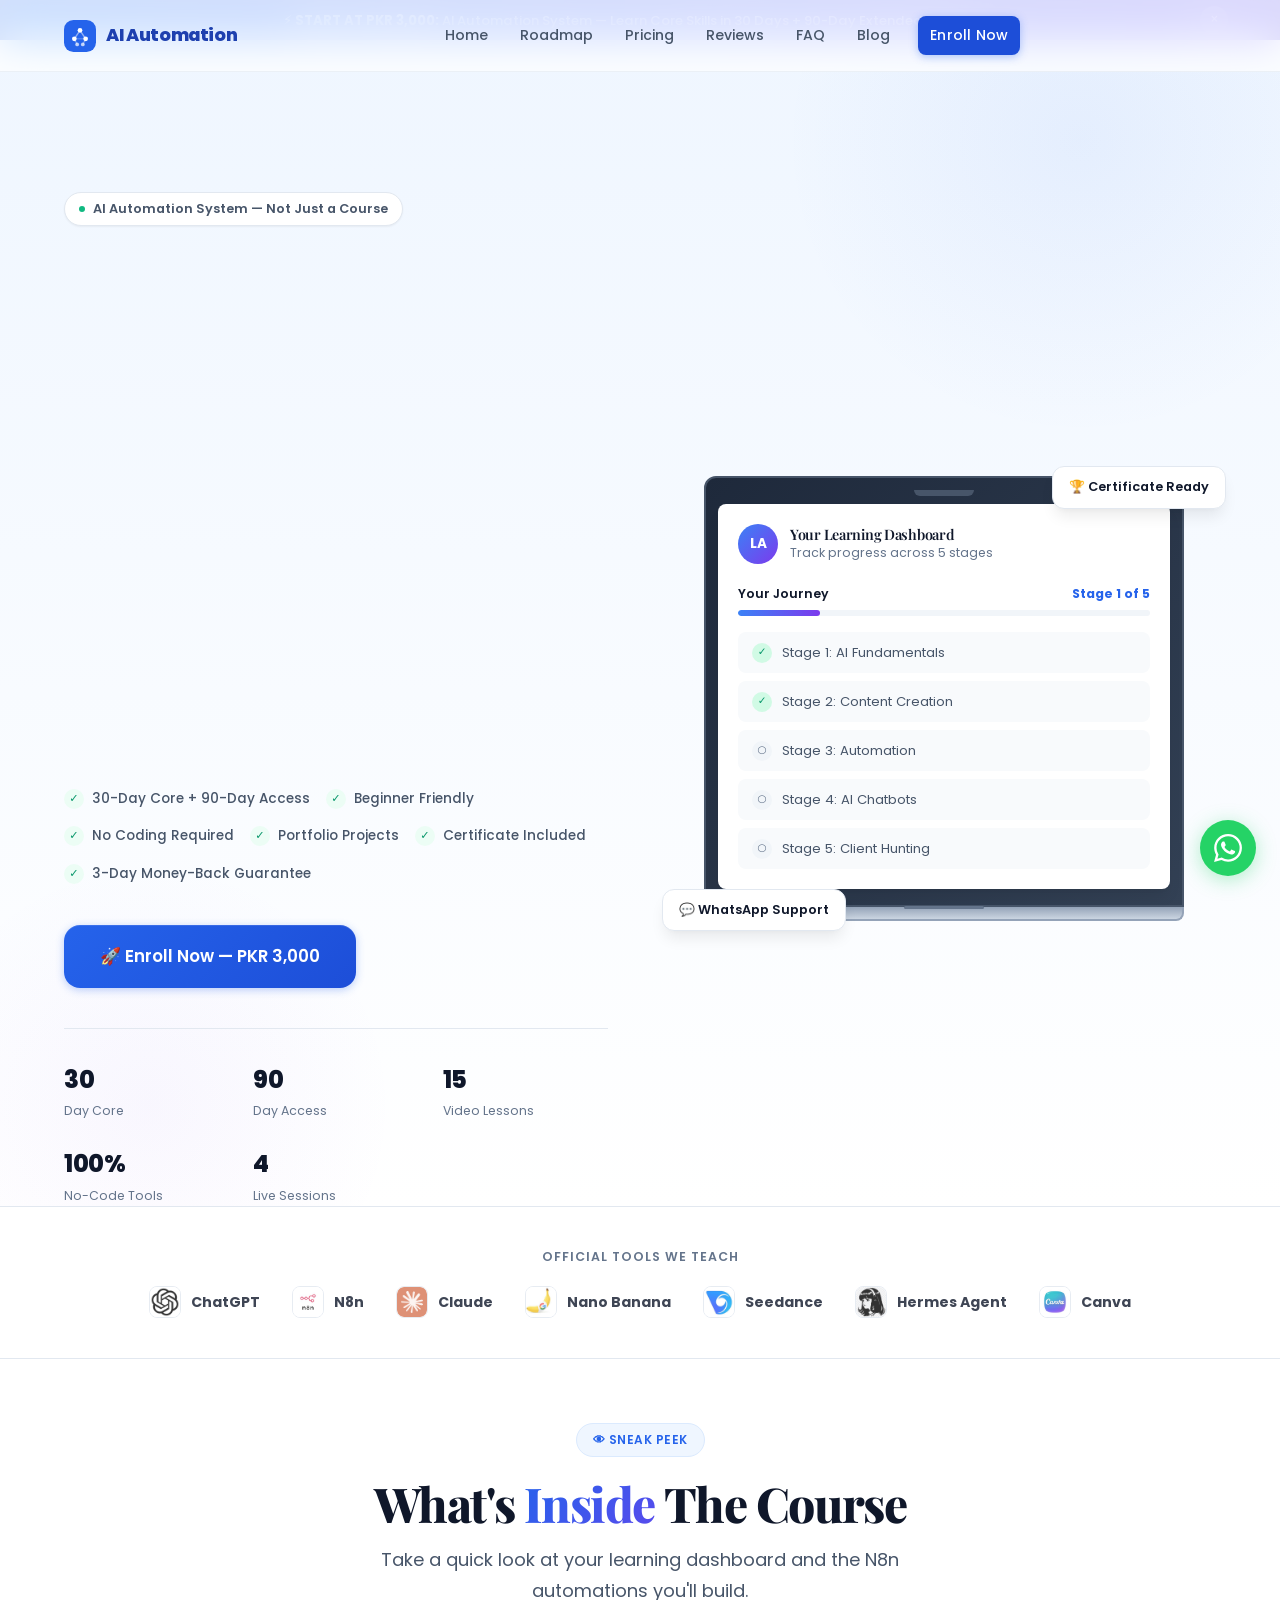
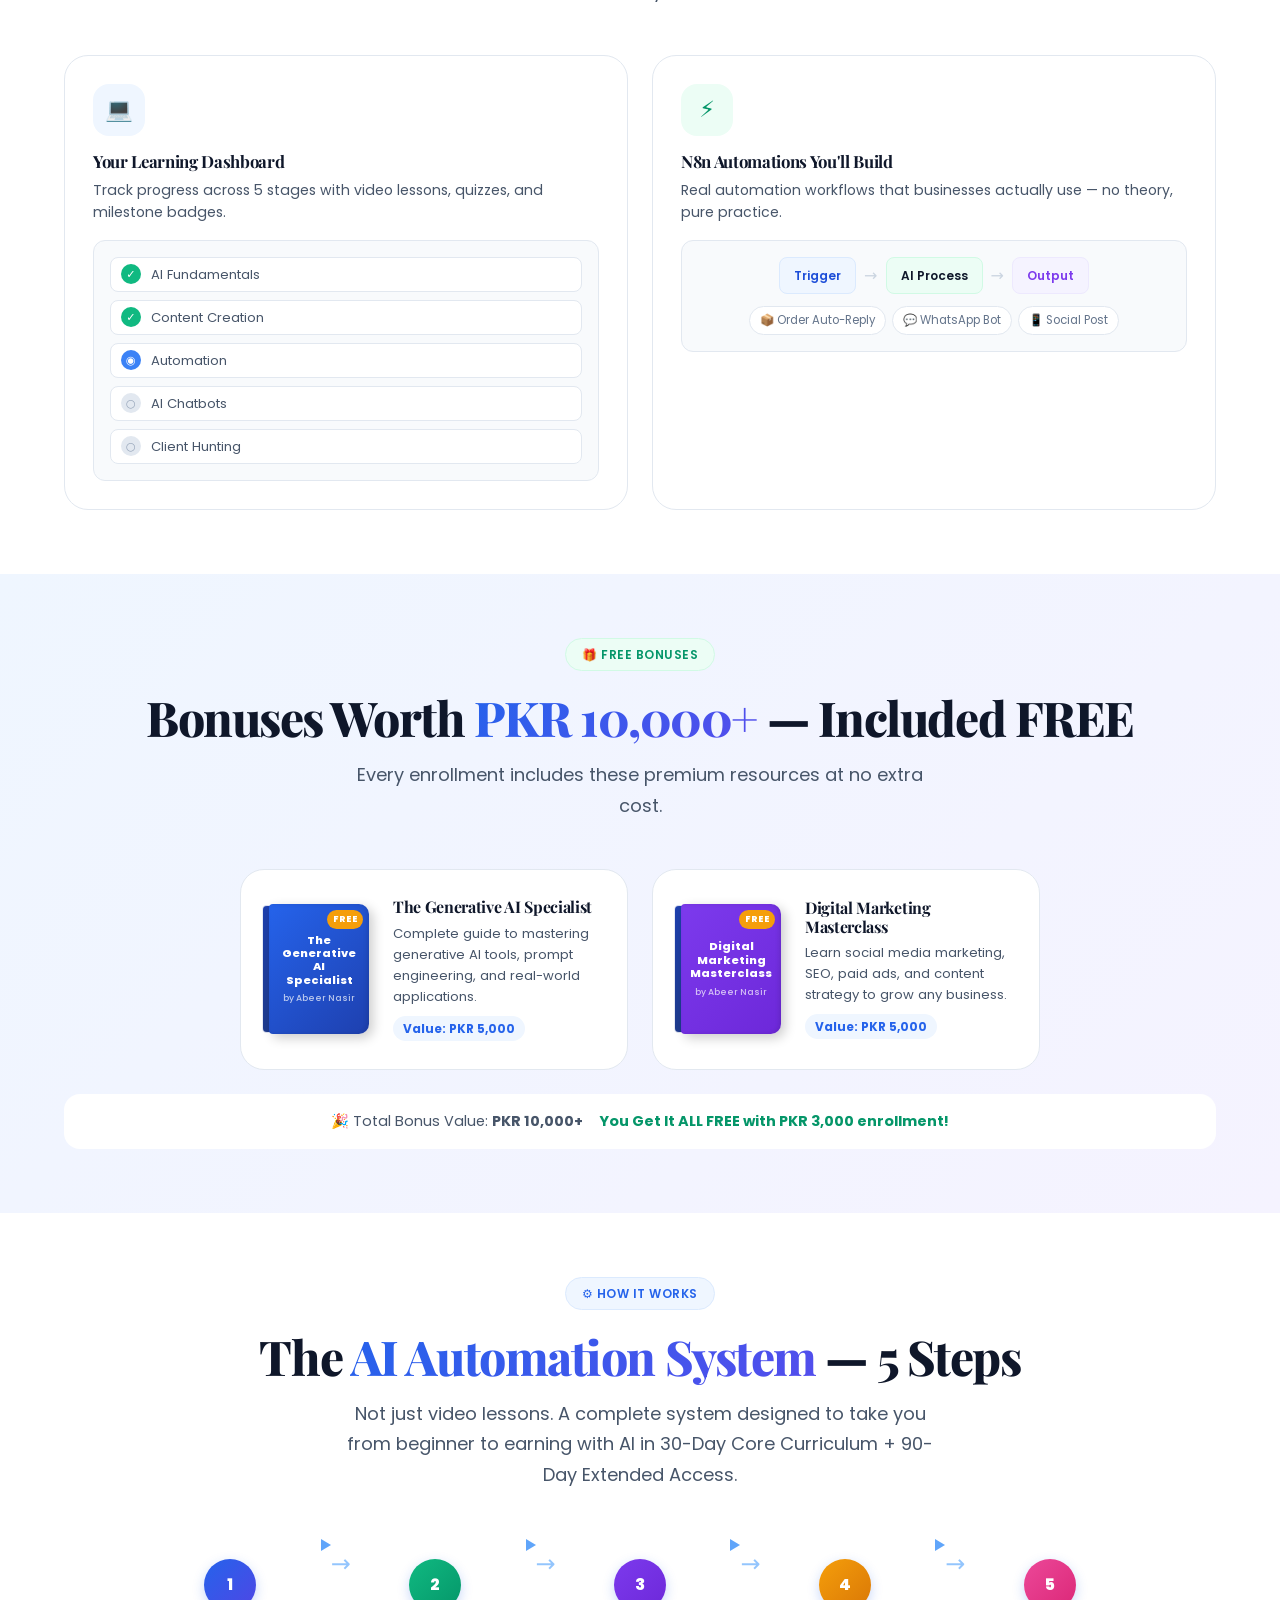
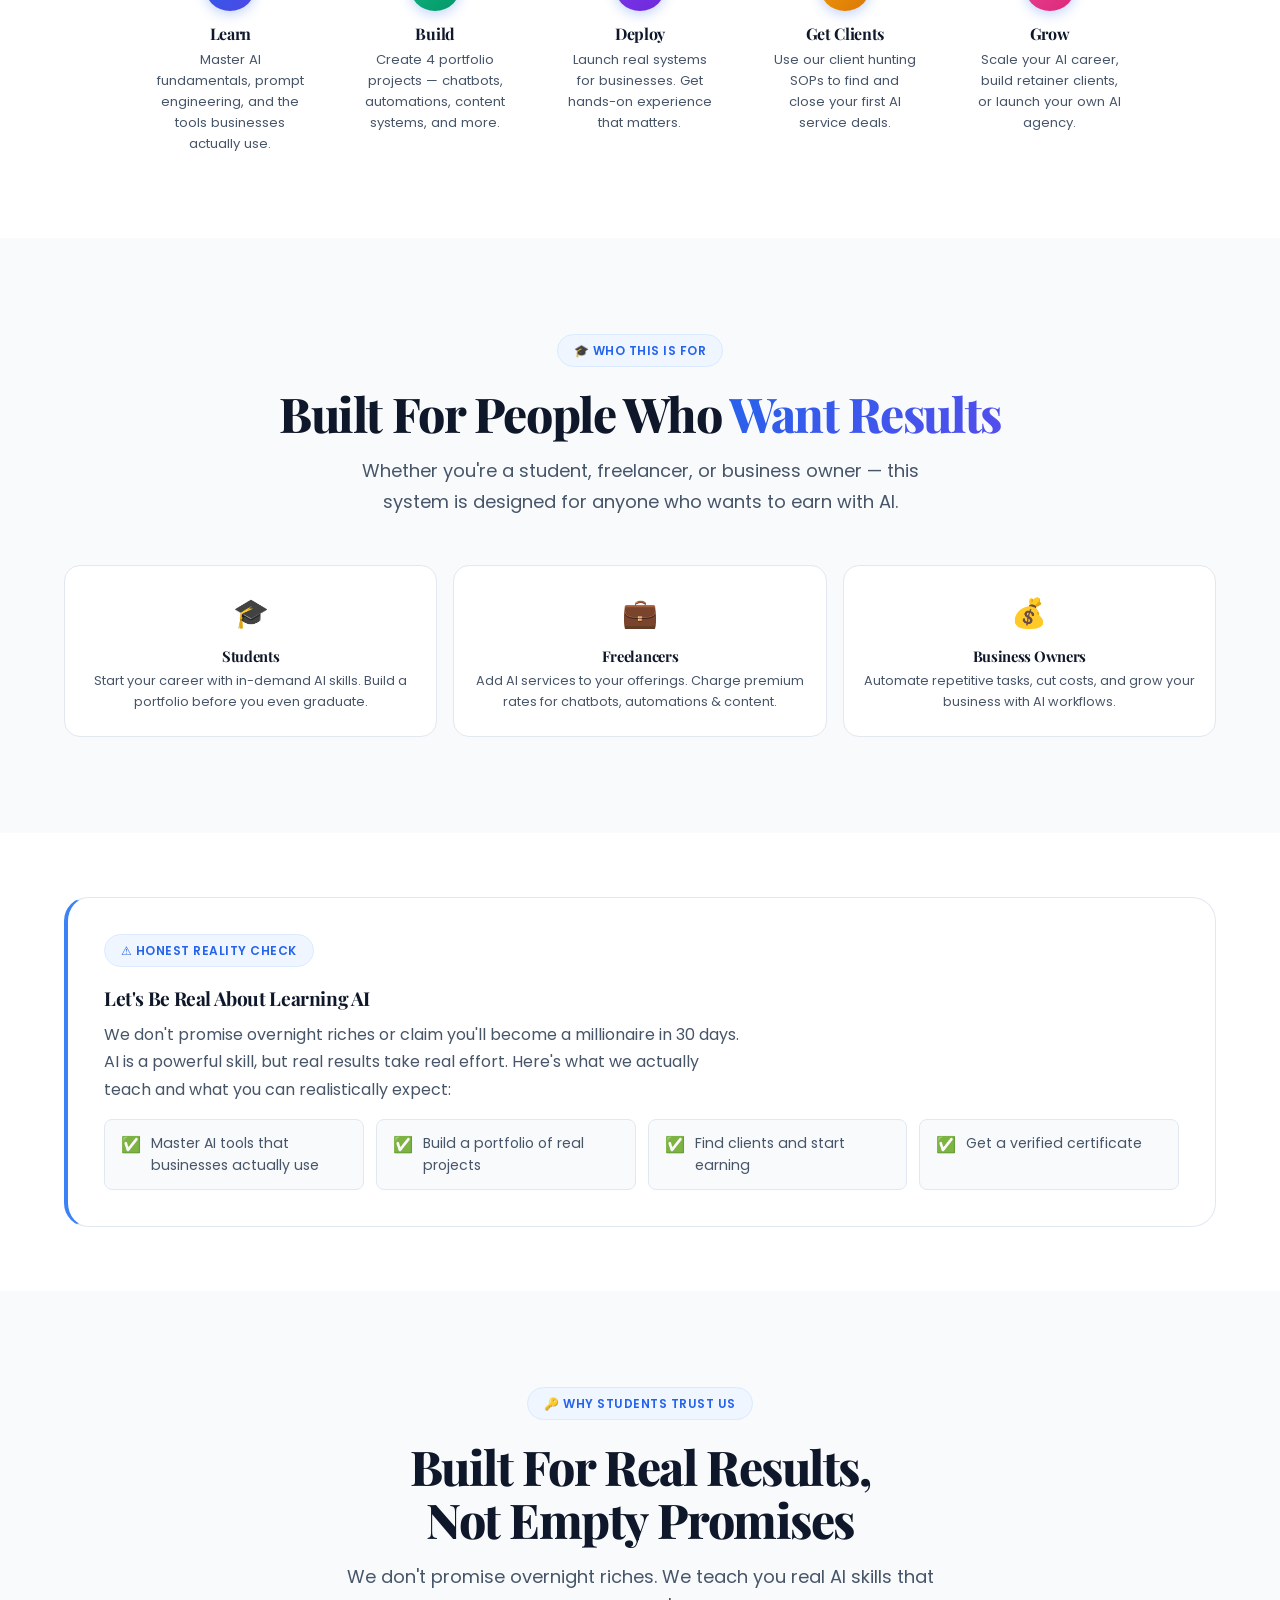
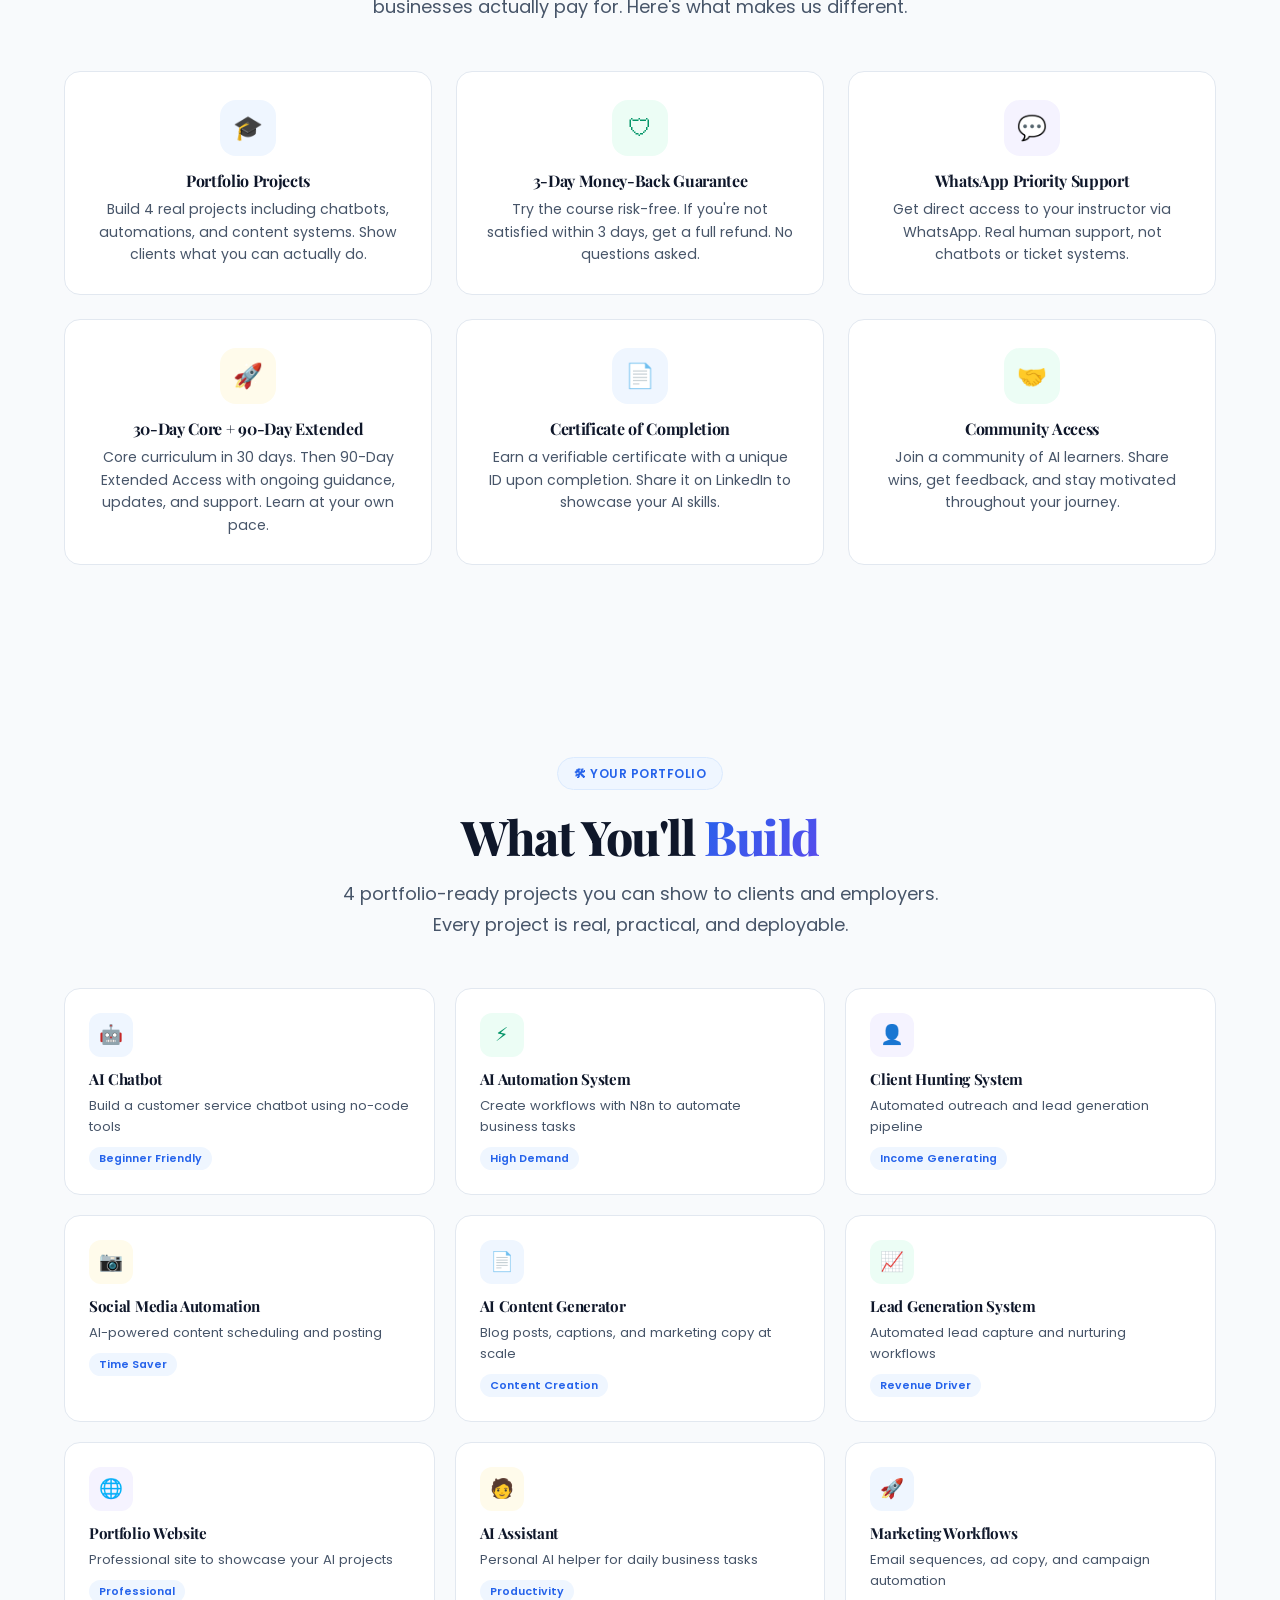
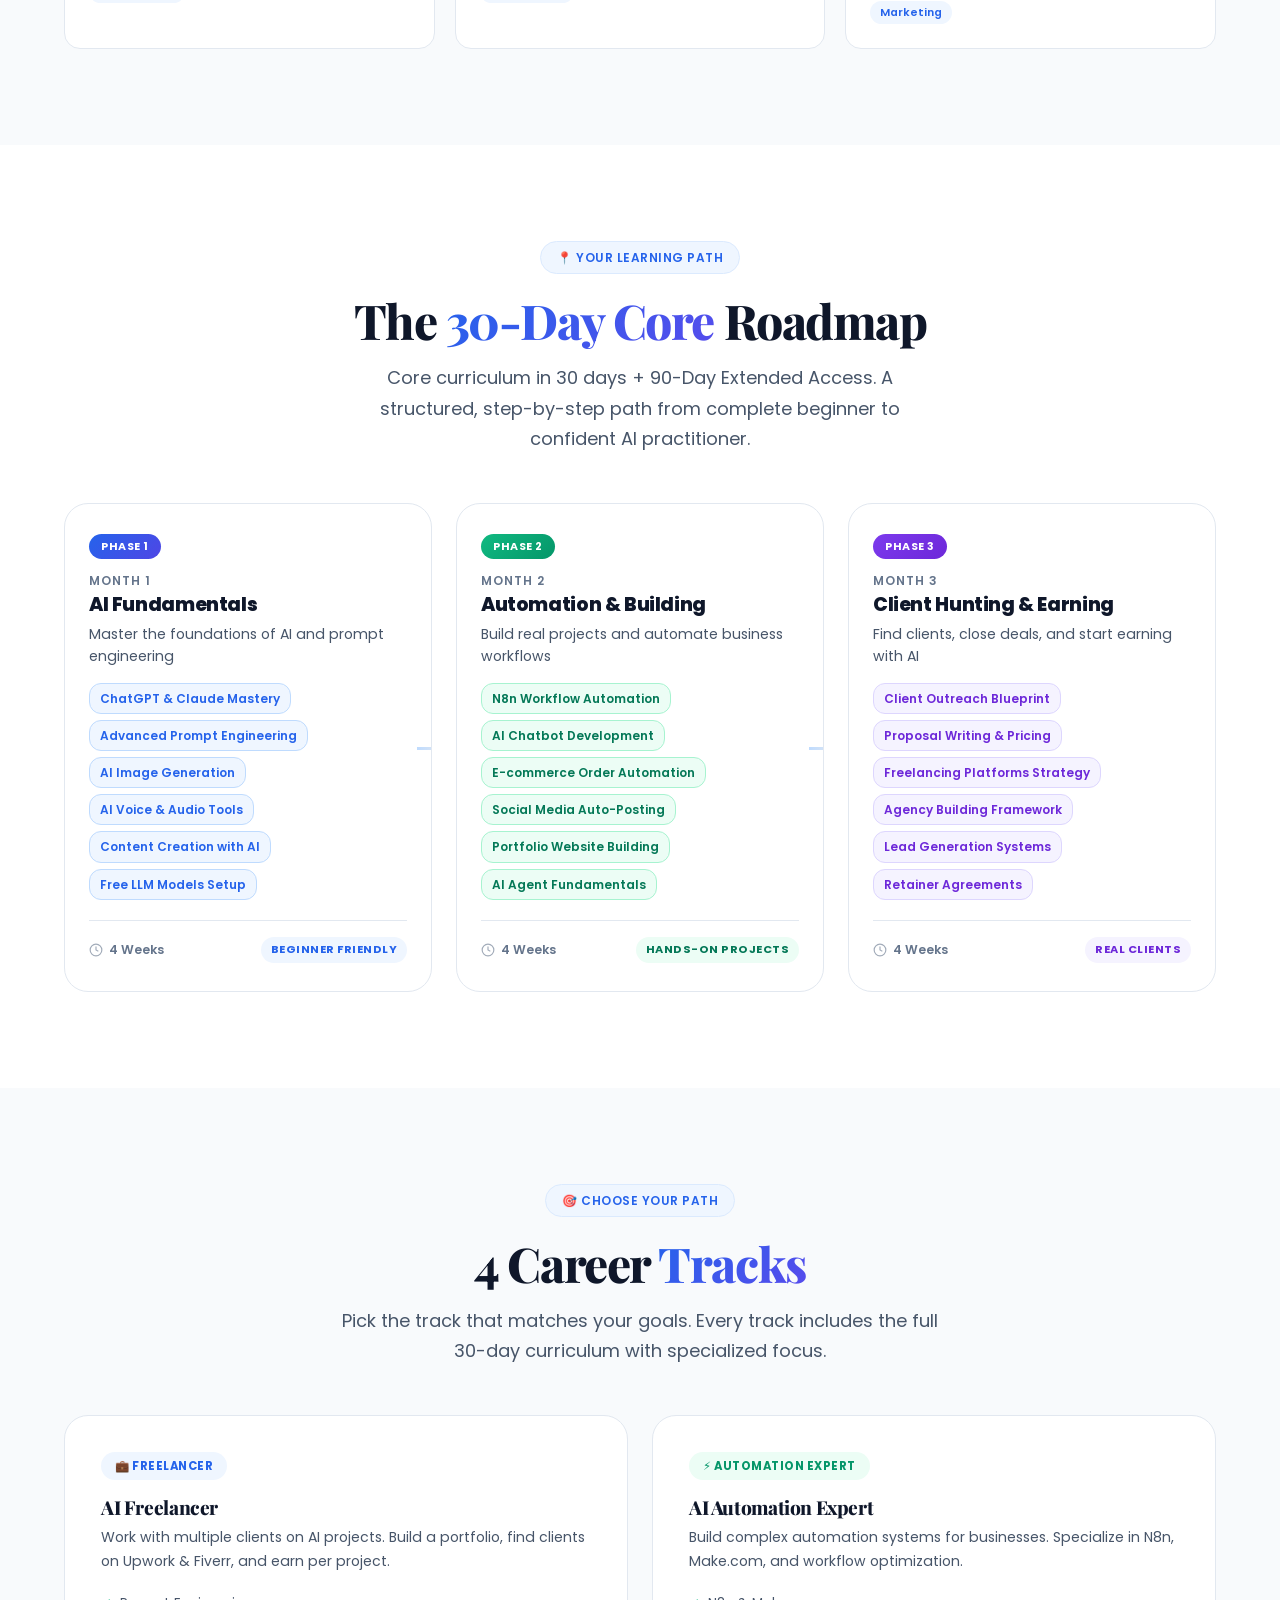
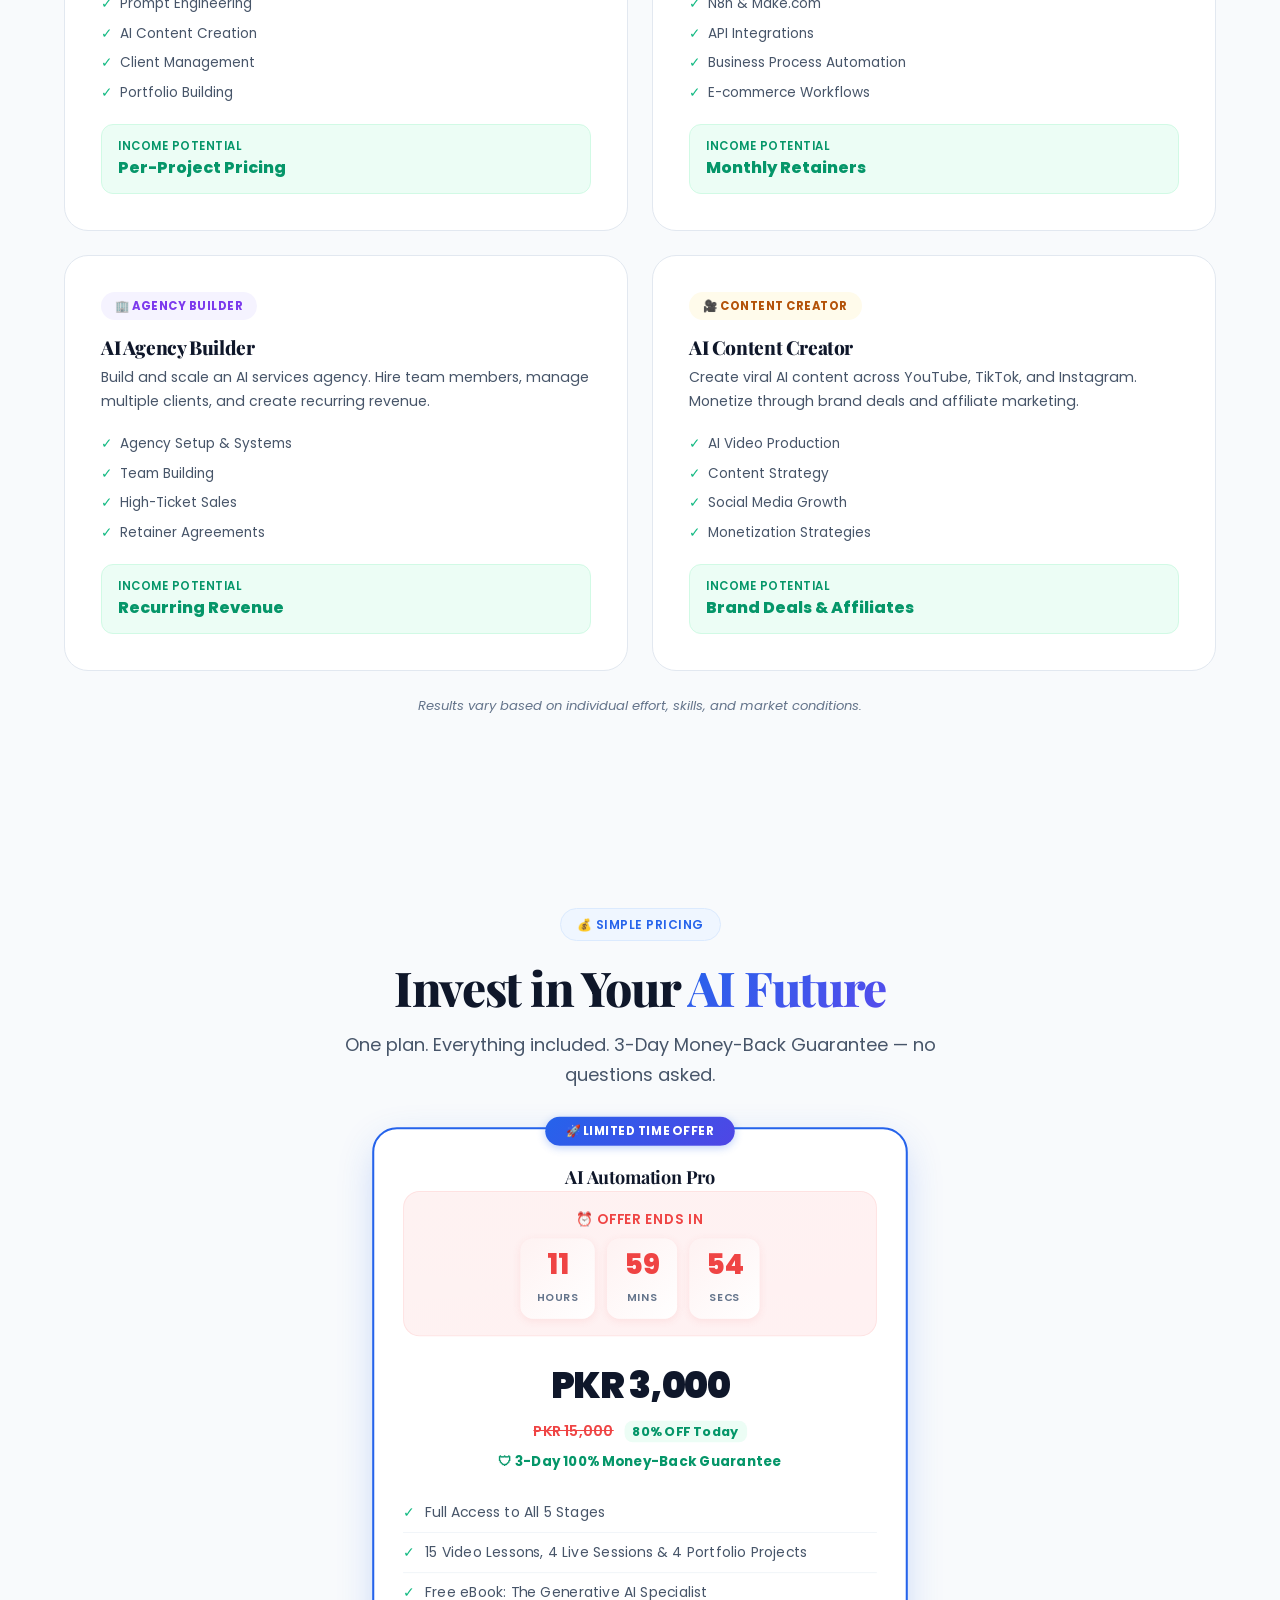
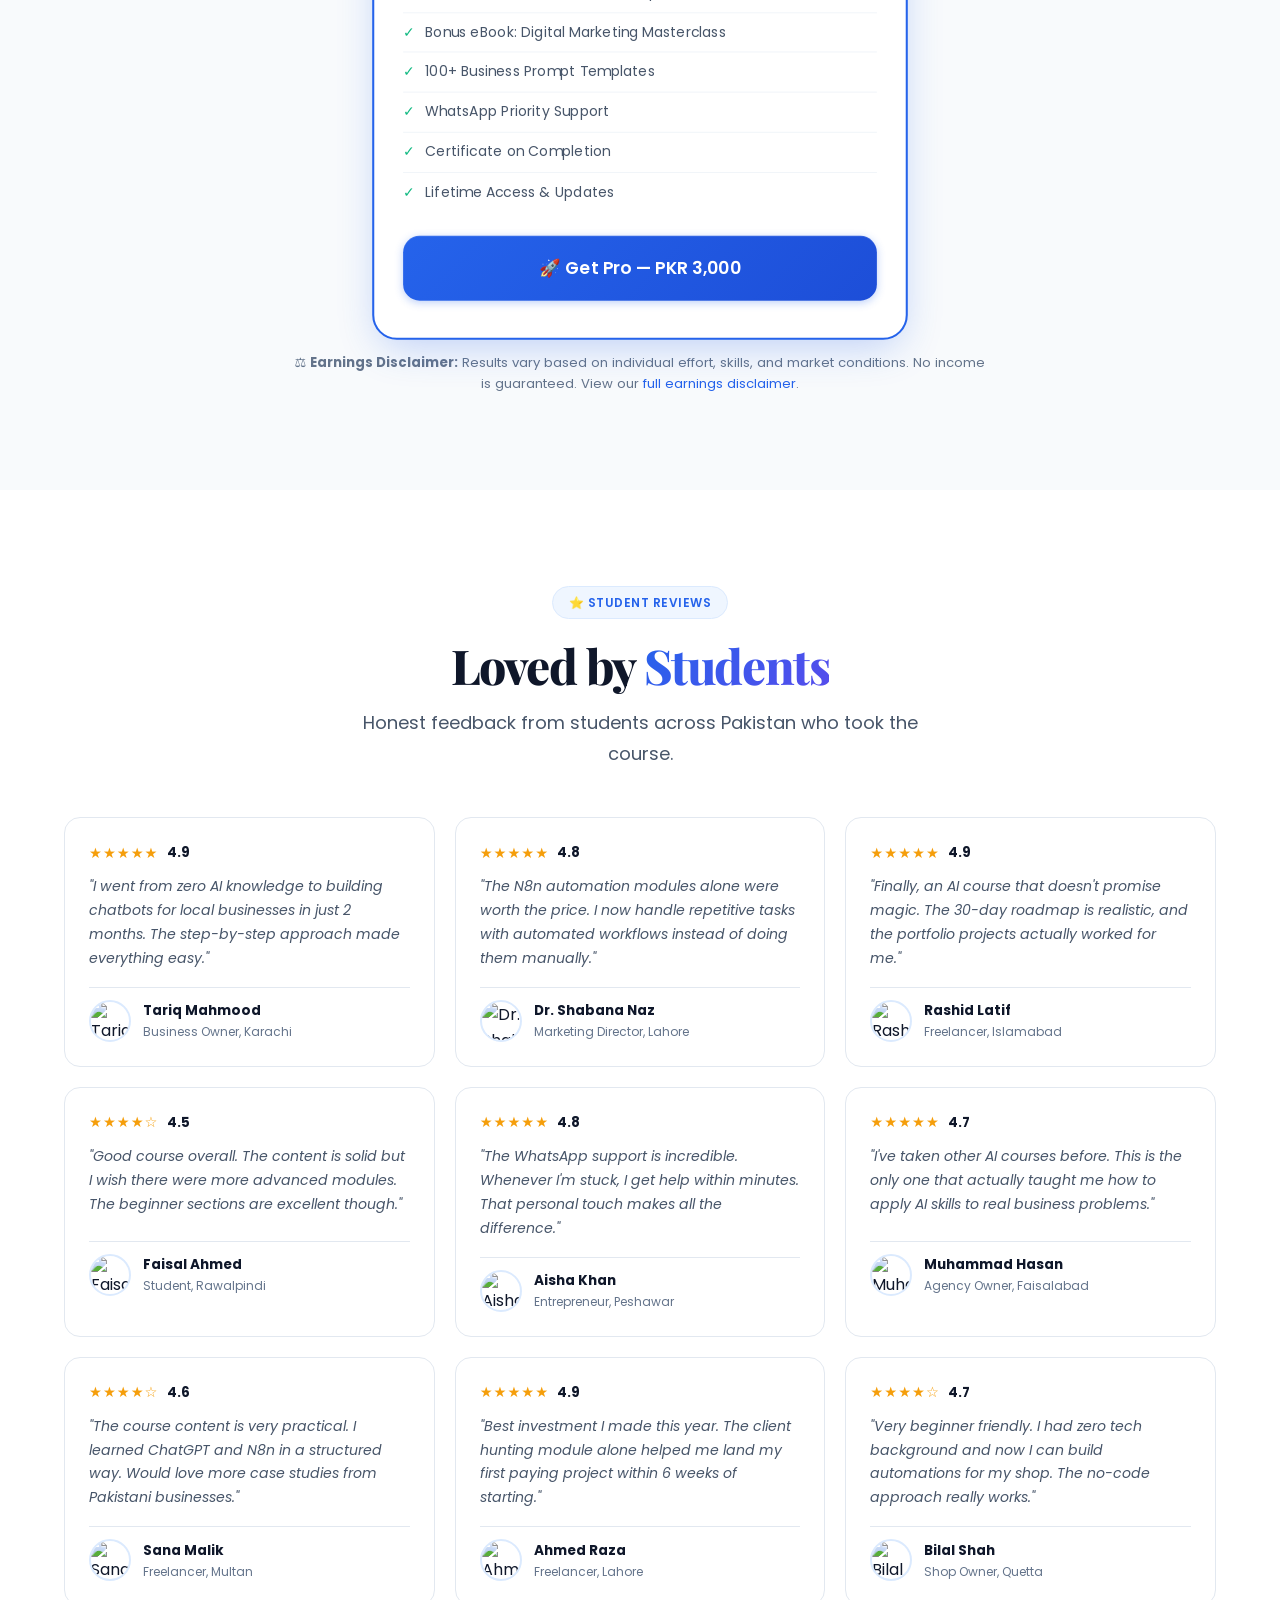
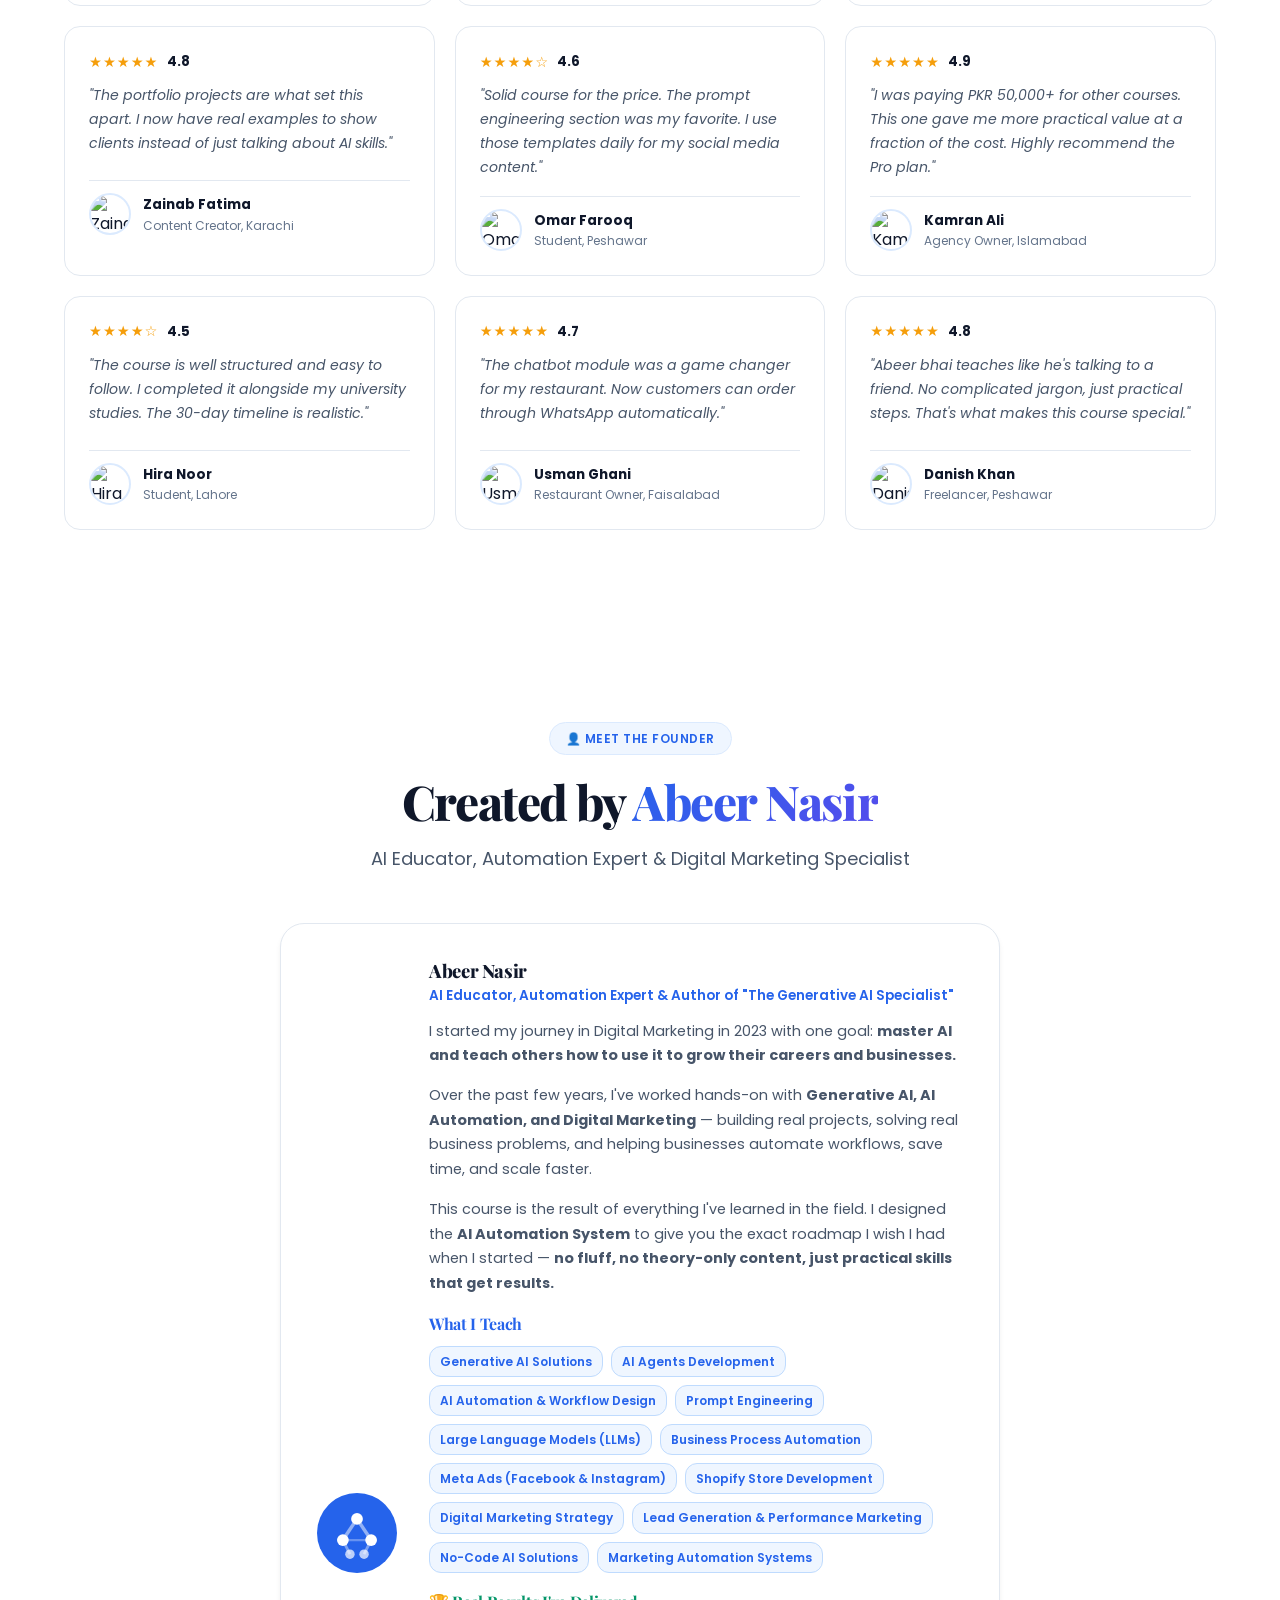
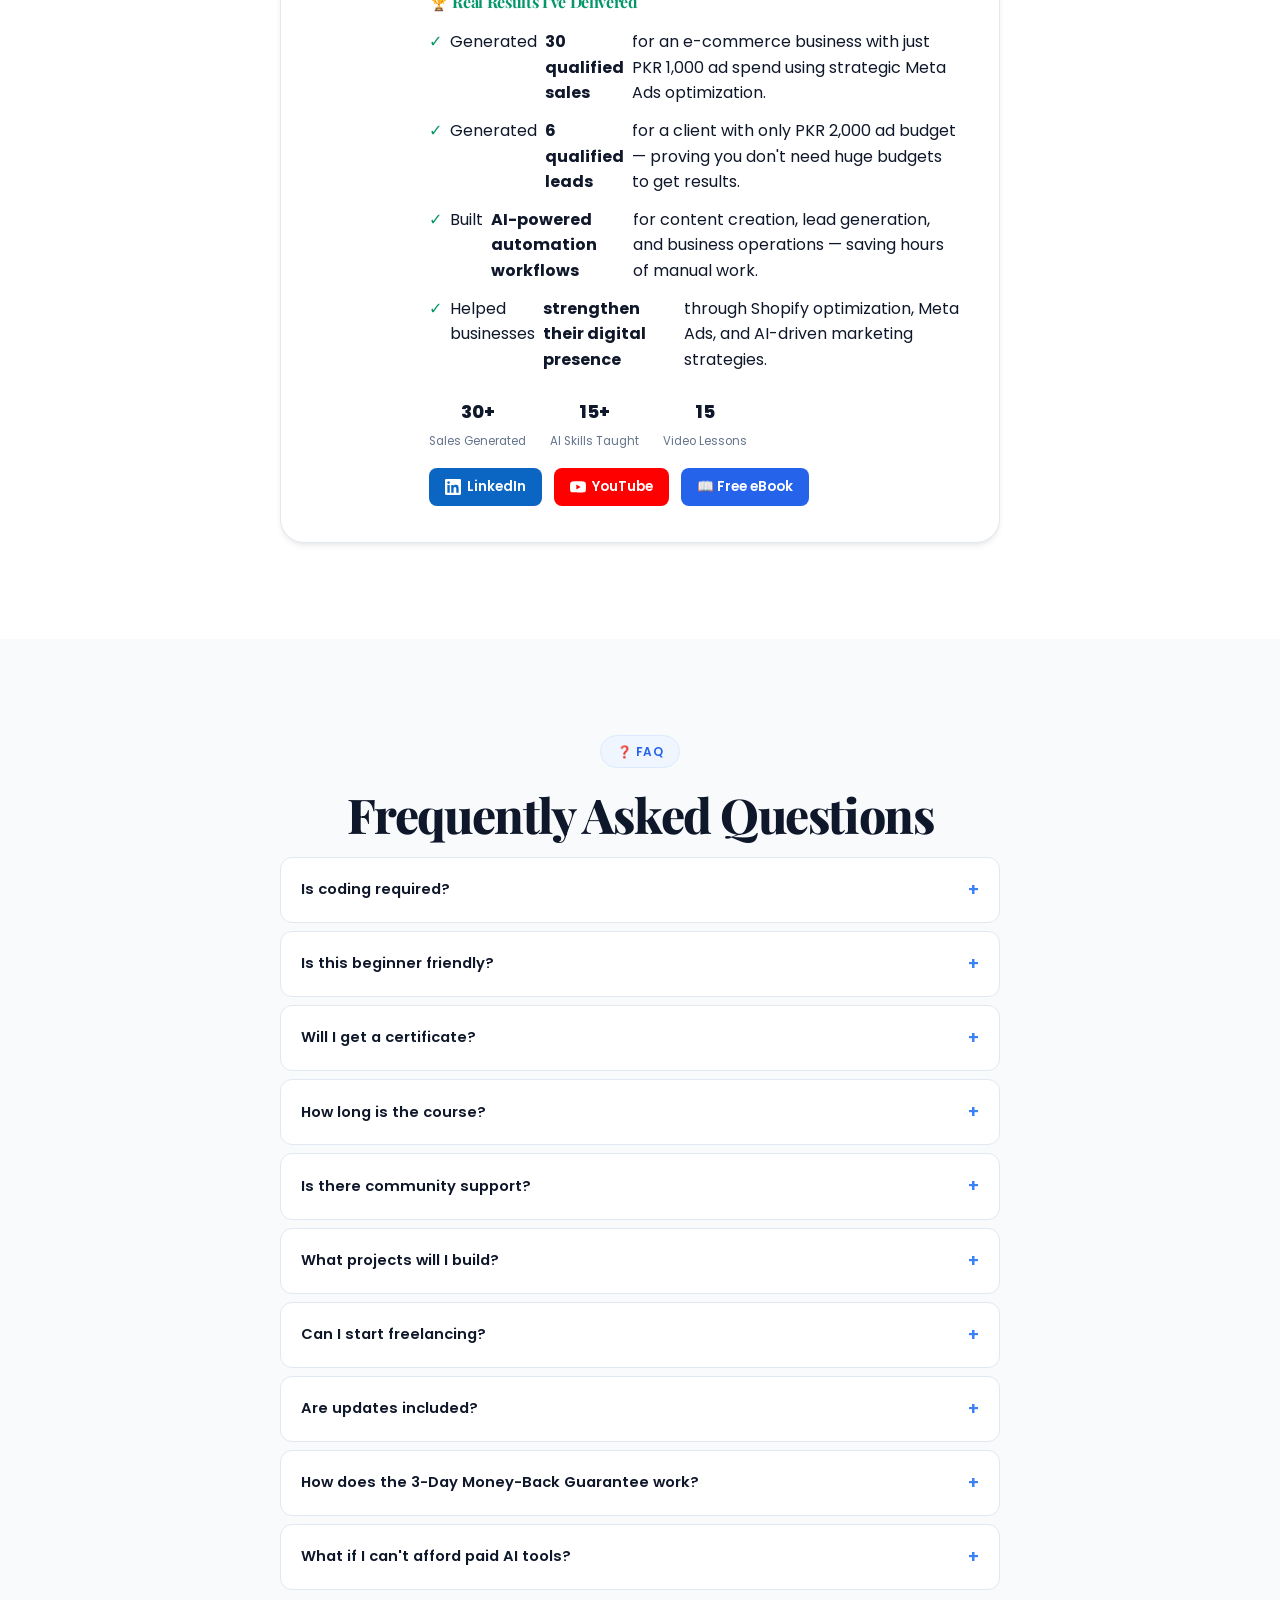
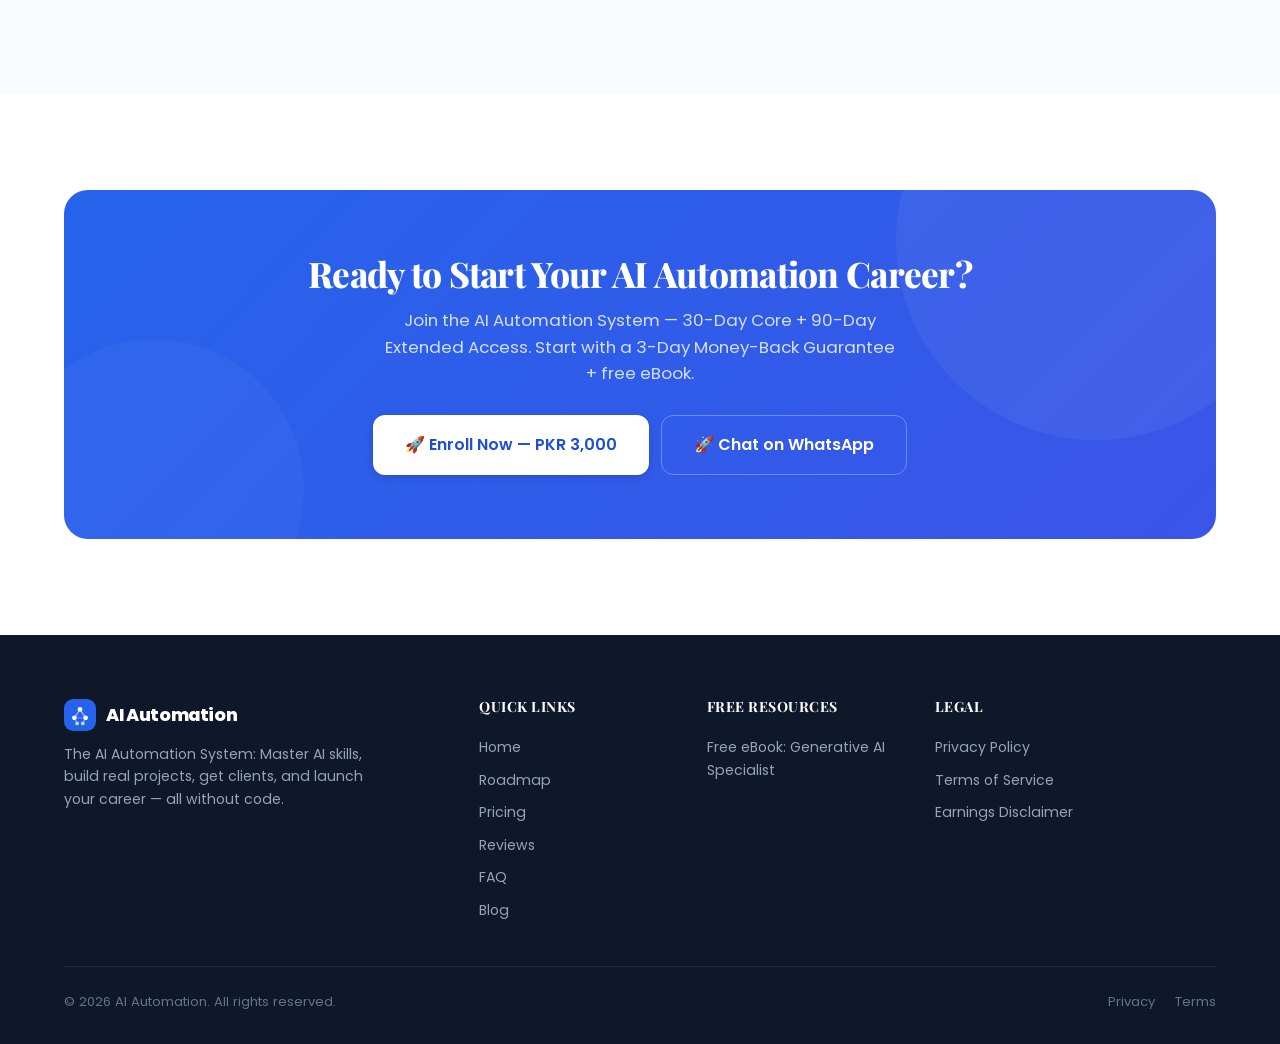
==== commit bf1978ee: "remove: Watch Free Preview button from hero" ====
--- a/index.html
+++ b/index.html
@@ -113,7 +113,6 @@
                         </div>
                         <div class="hero-buttons">
                             <a href="https://wa.me/923703159642?text=Hi%2C%20I%20want%20to%20start%20the%20AI%20Automation%20course." class="btn btn-primary btn-xl" data-whatsapp="trial">&#128640; Enroll Now — PKR 3,000</a>
-                            <a href="#sneak-peek" class="hero-video-btn"><span class="play-icon">&#9654;</span> Watch Free Preview</a>
                         </div>
                         <div class="hero-stats">
                             <div class="hero-stat"><div class="num">30</div><div class="label">Day Core</div></div>
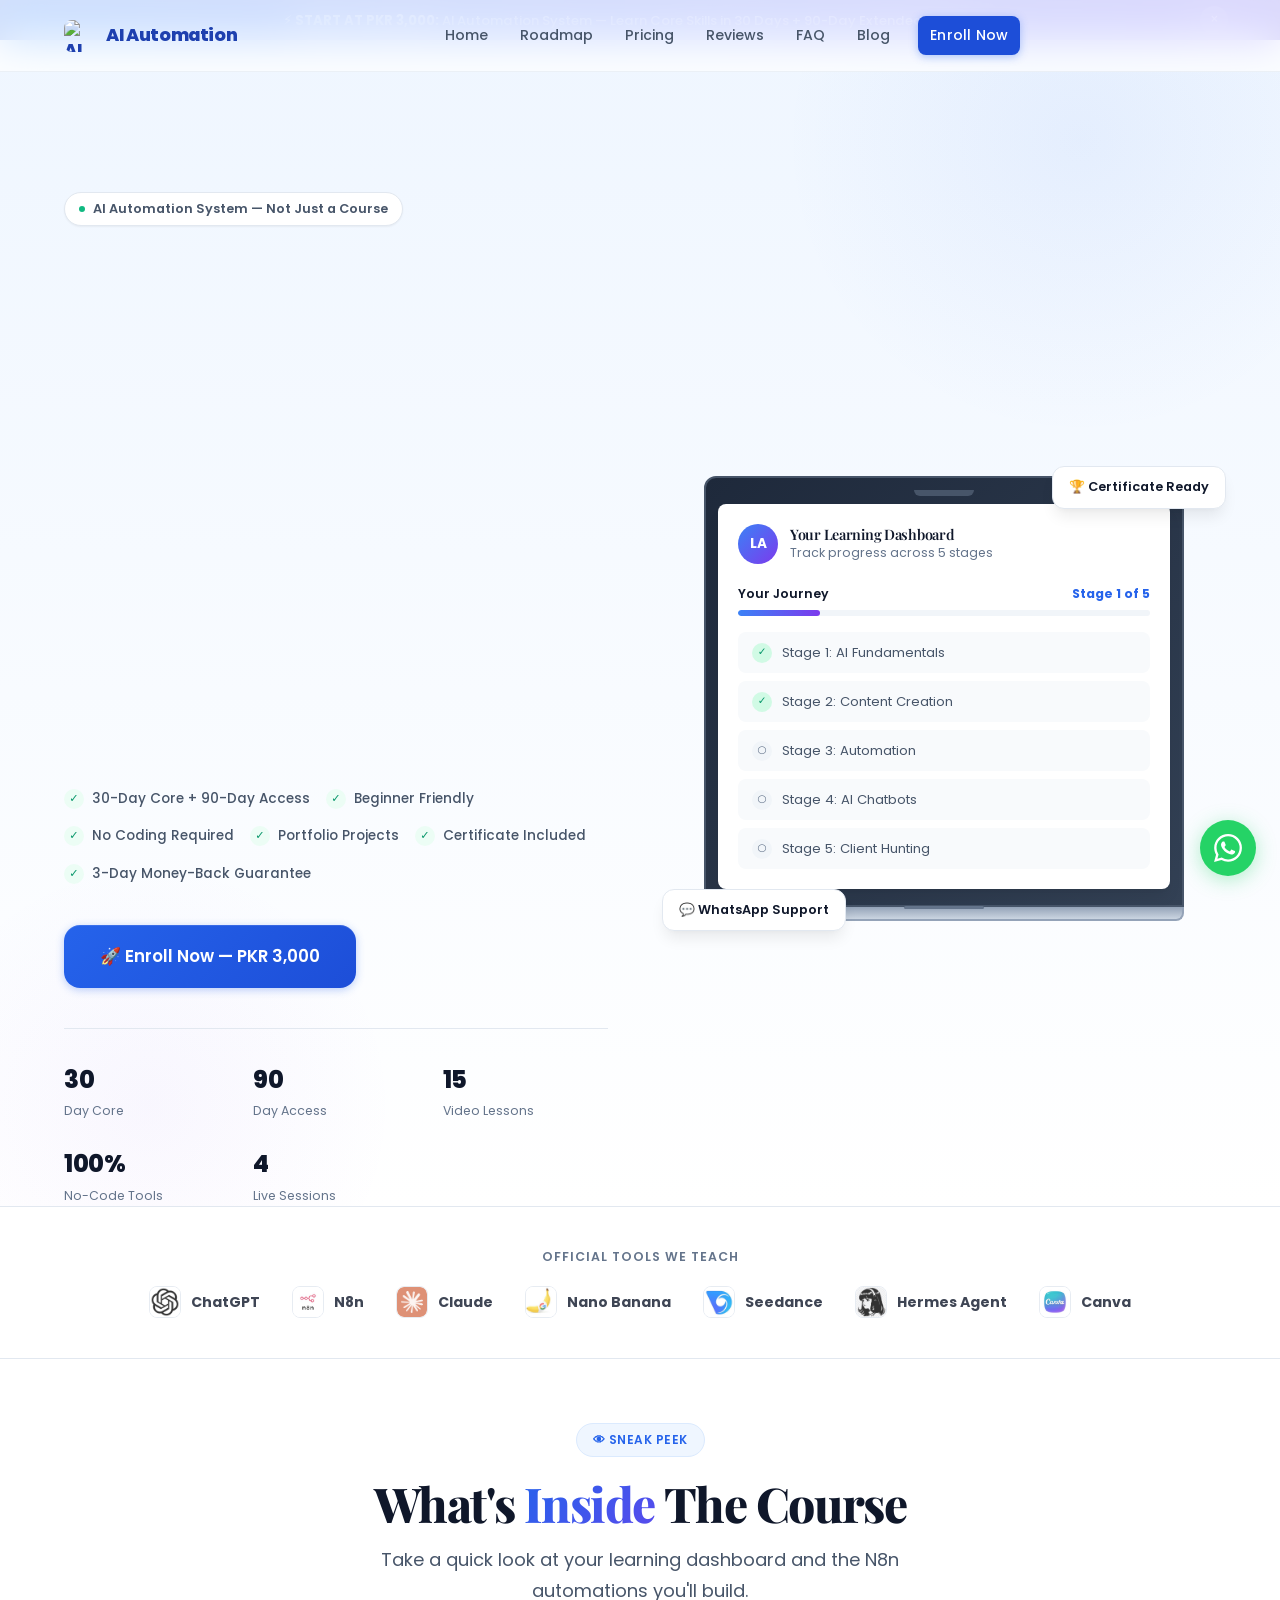
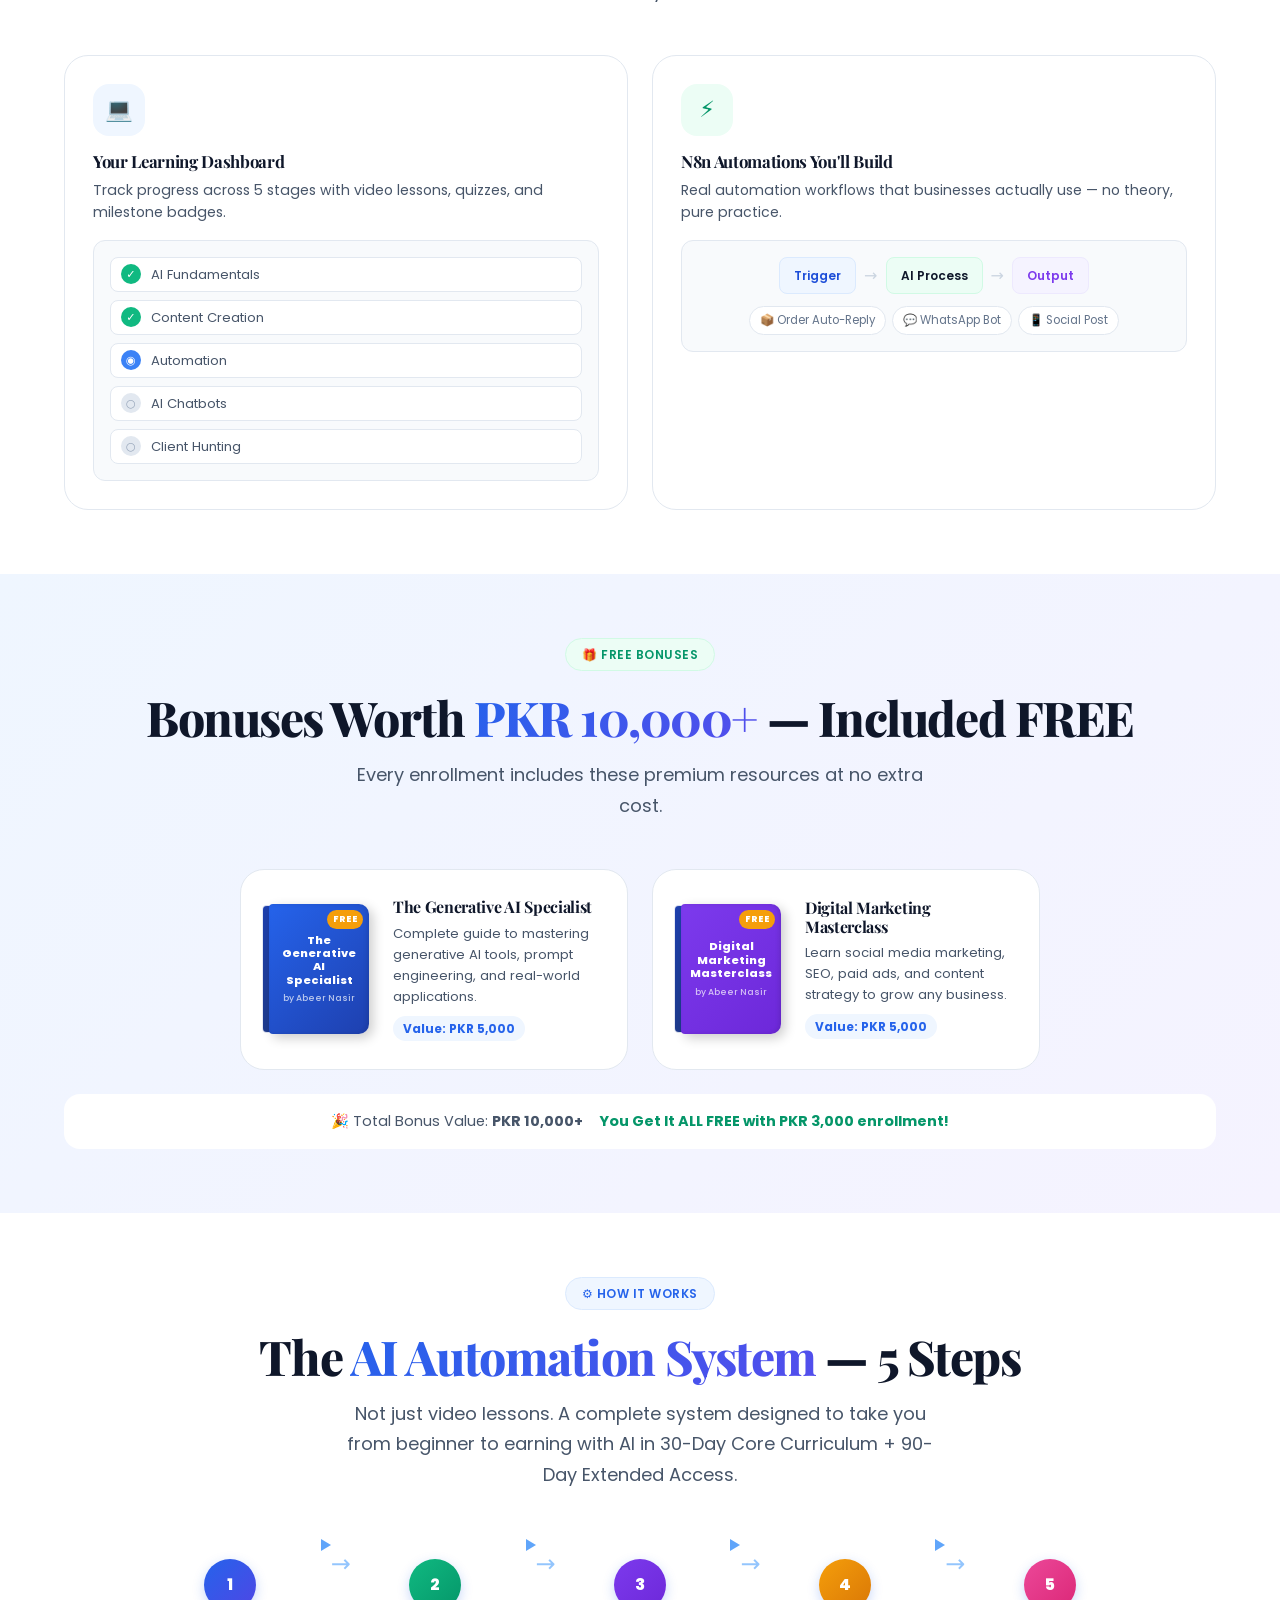
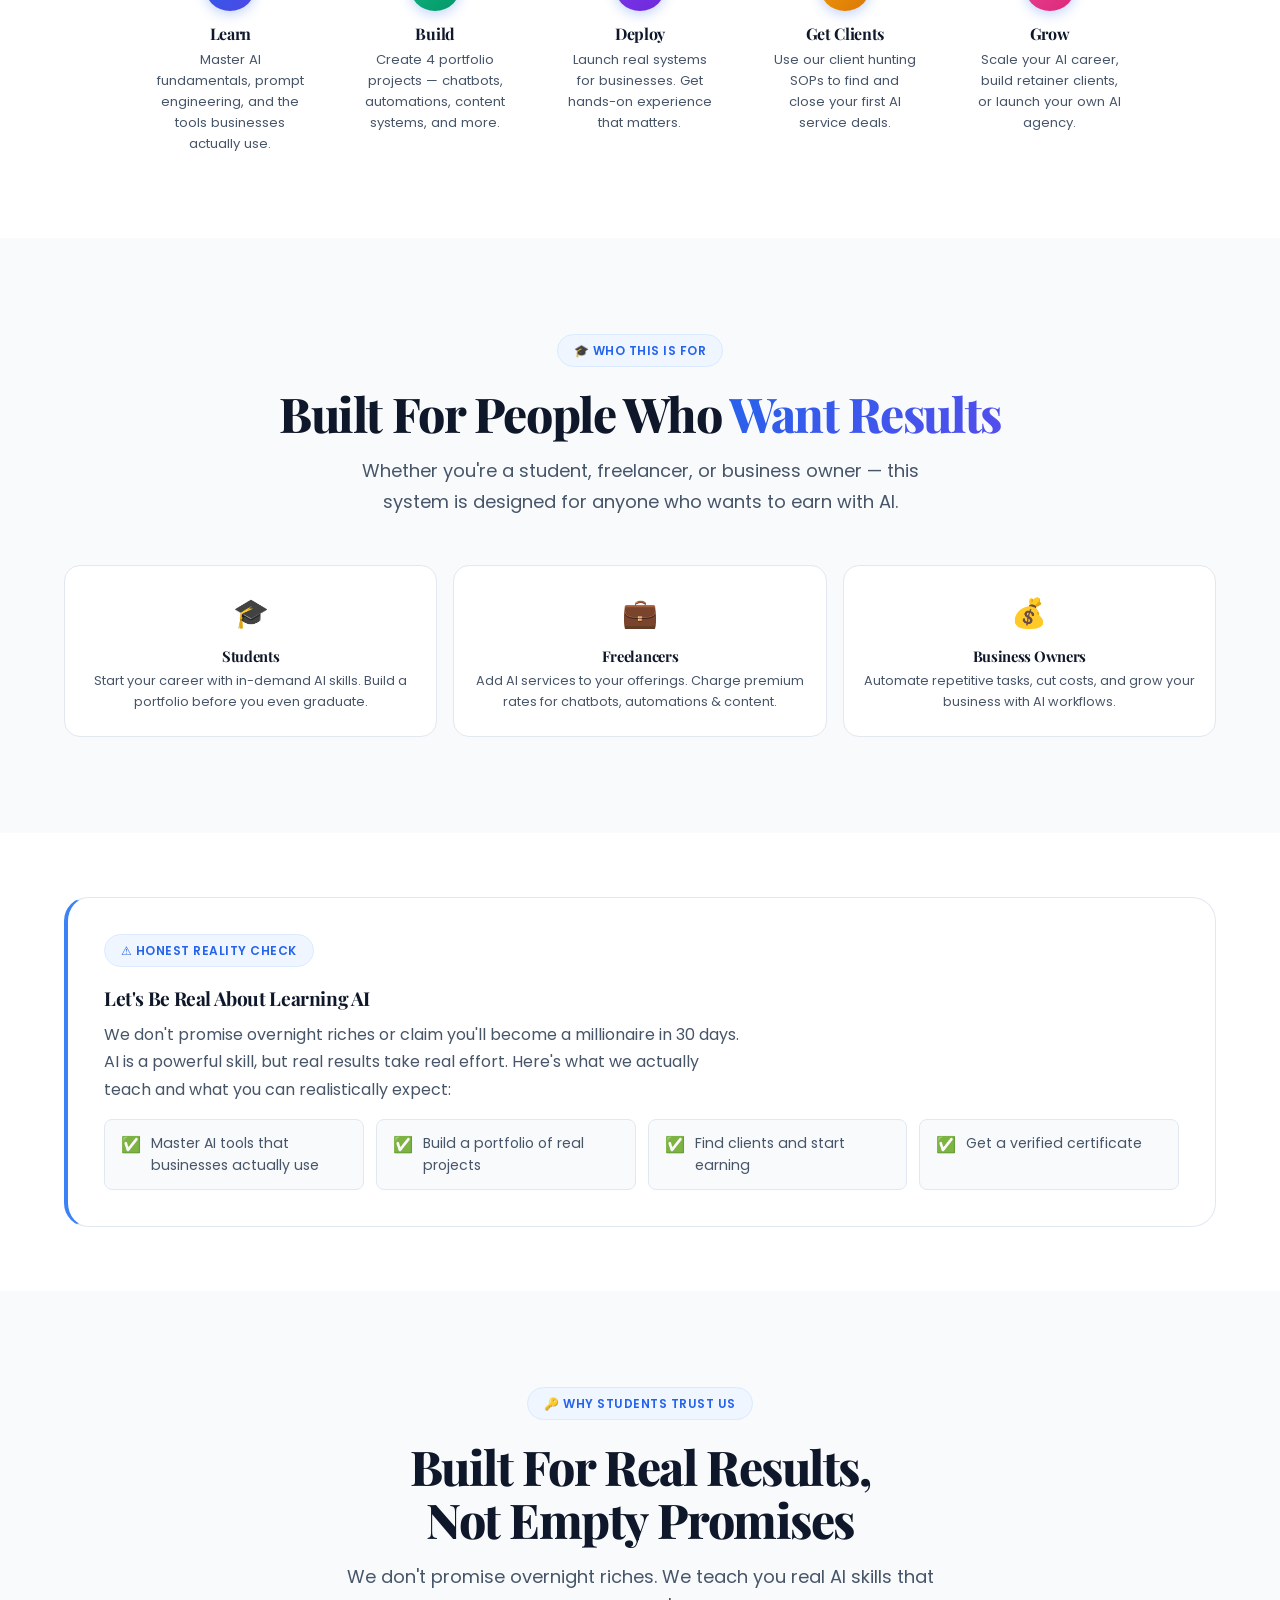
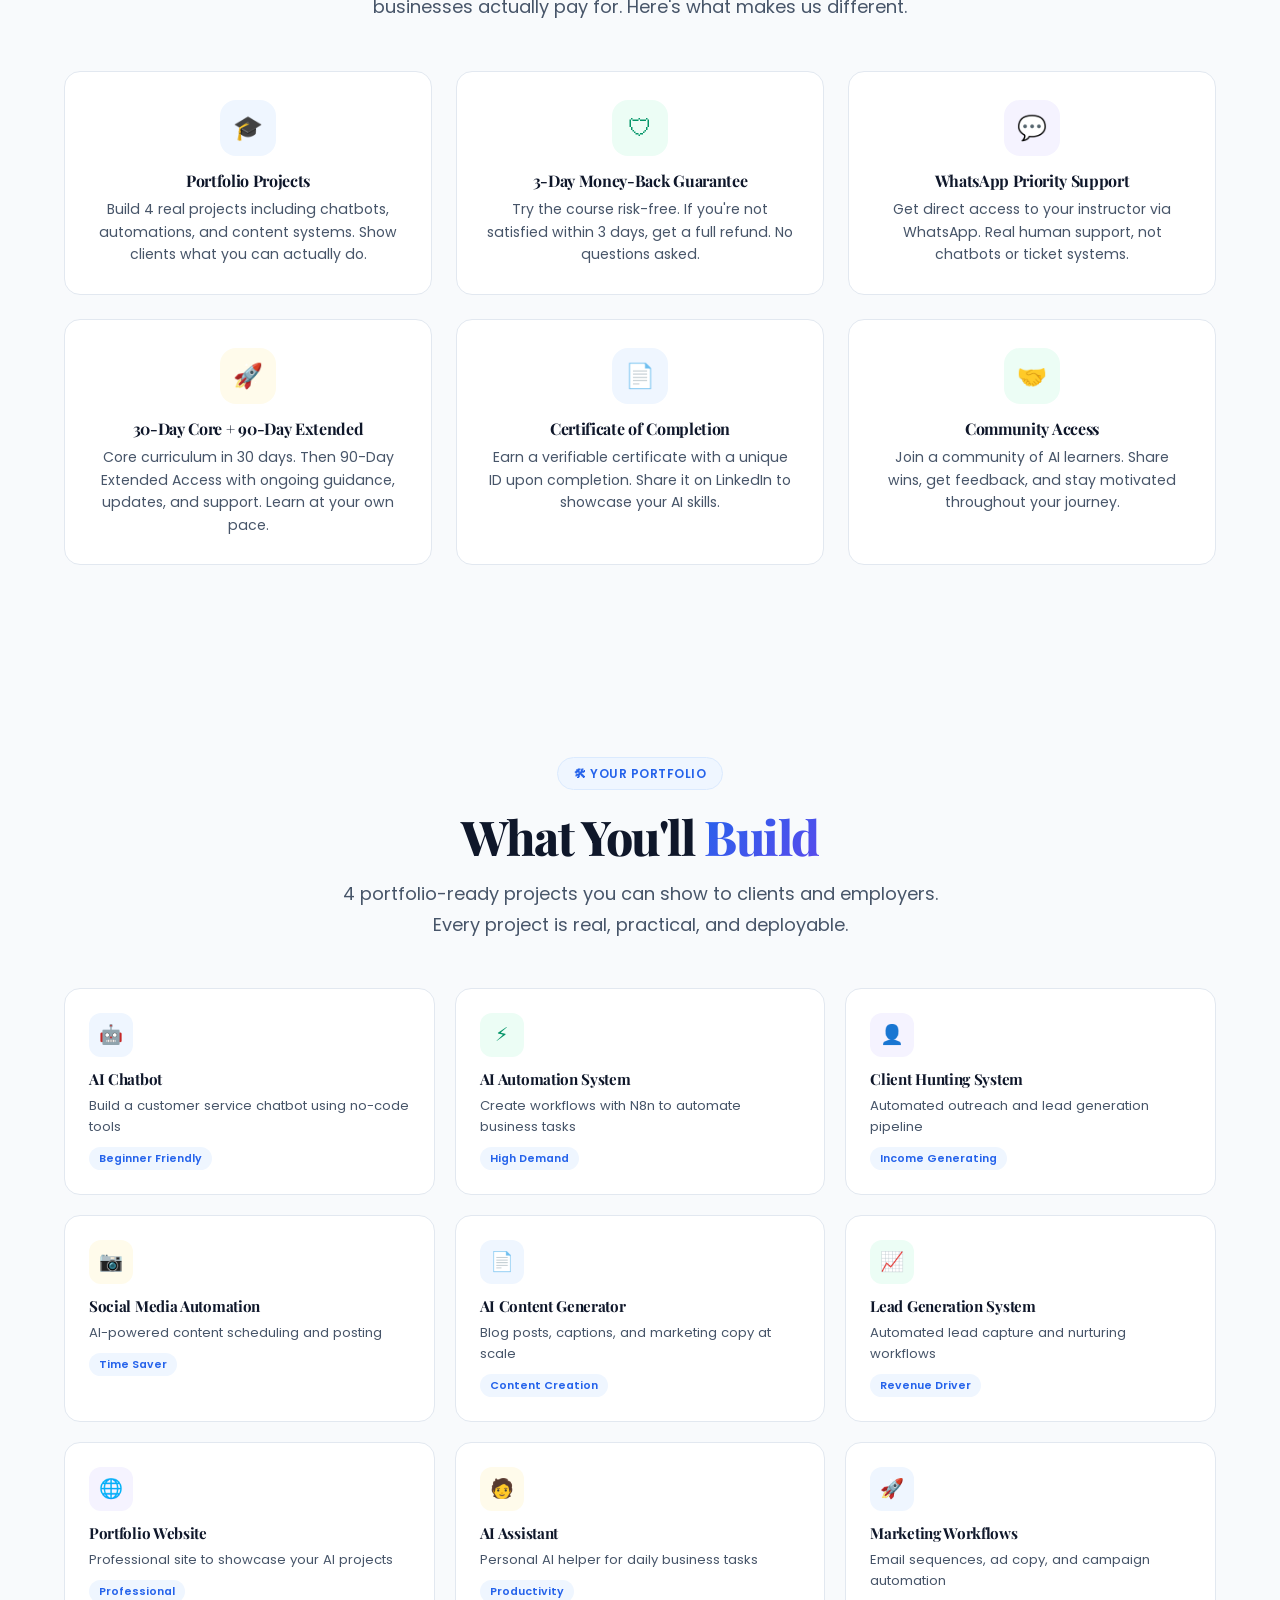
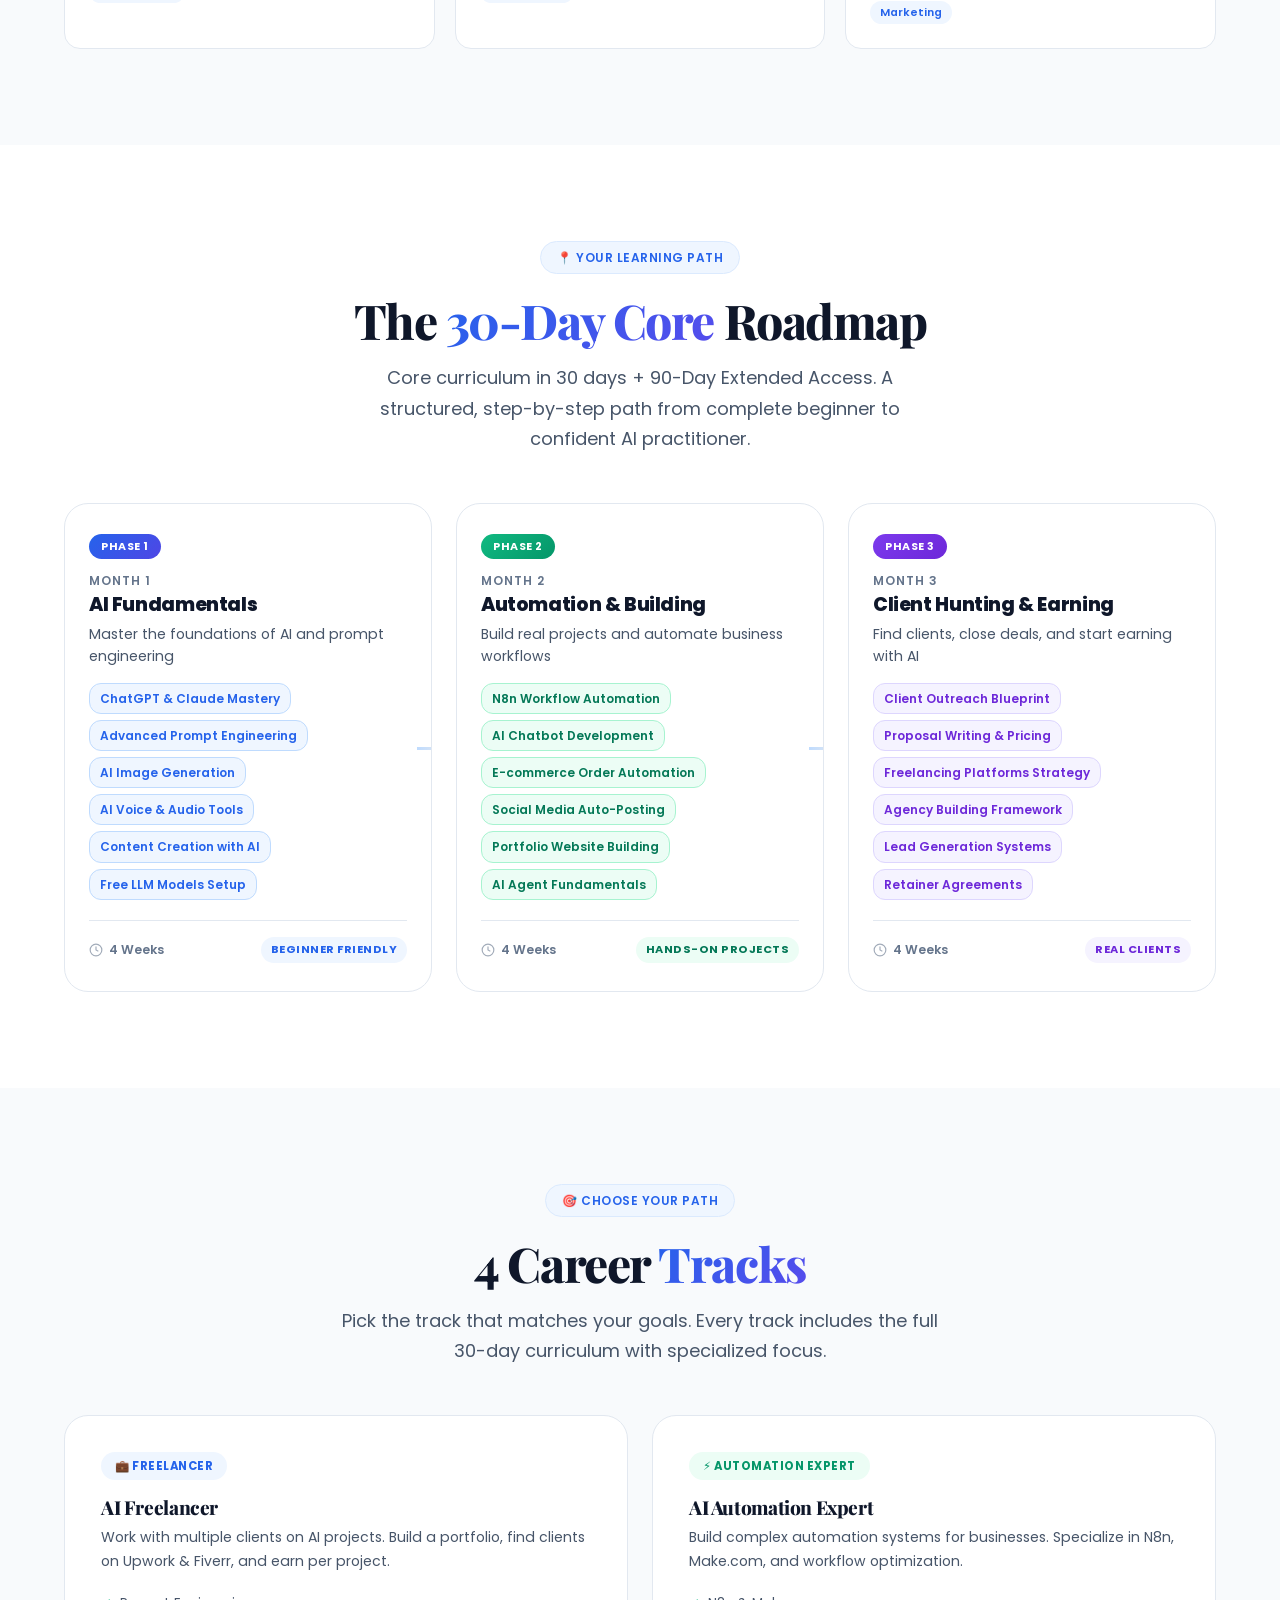
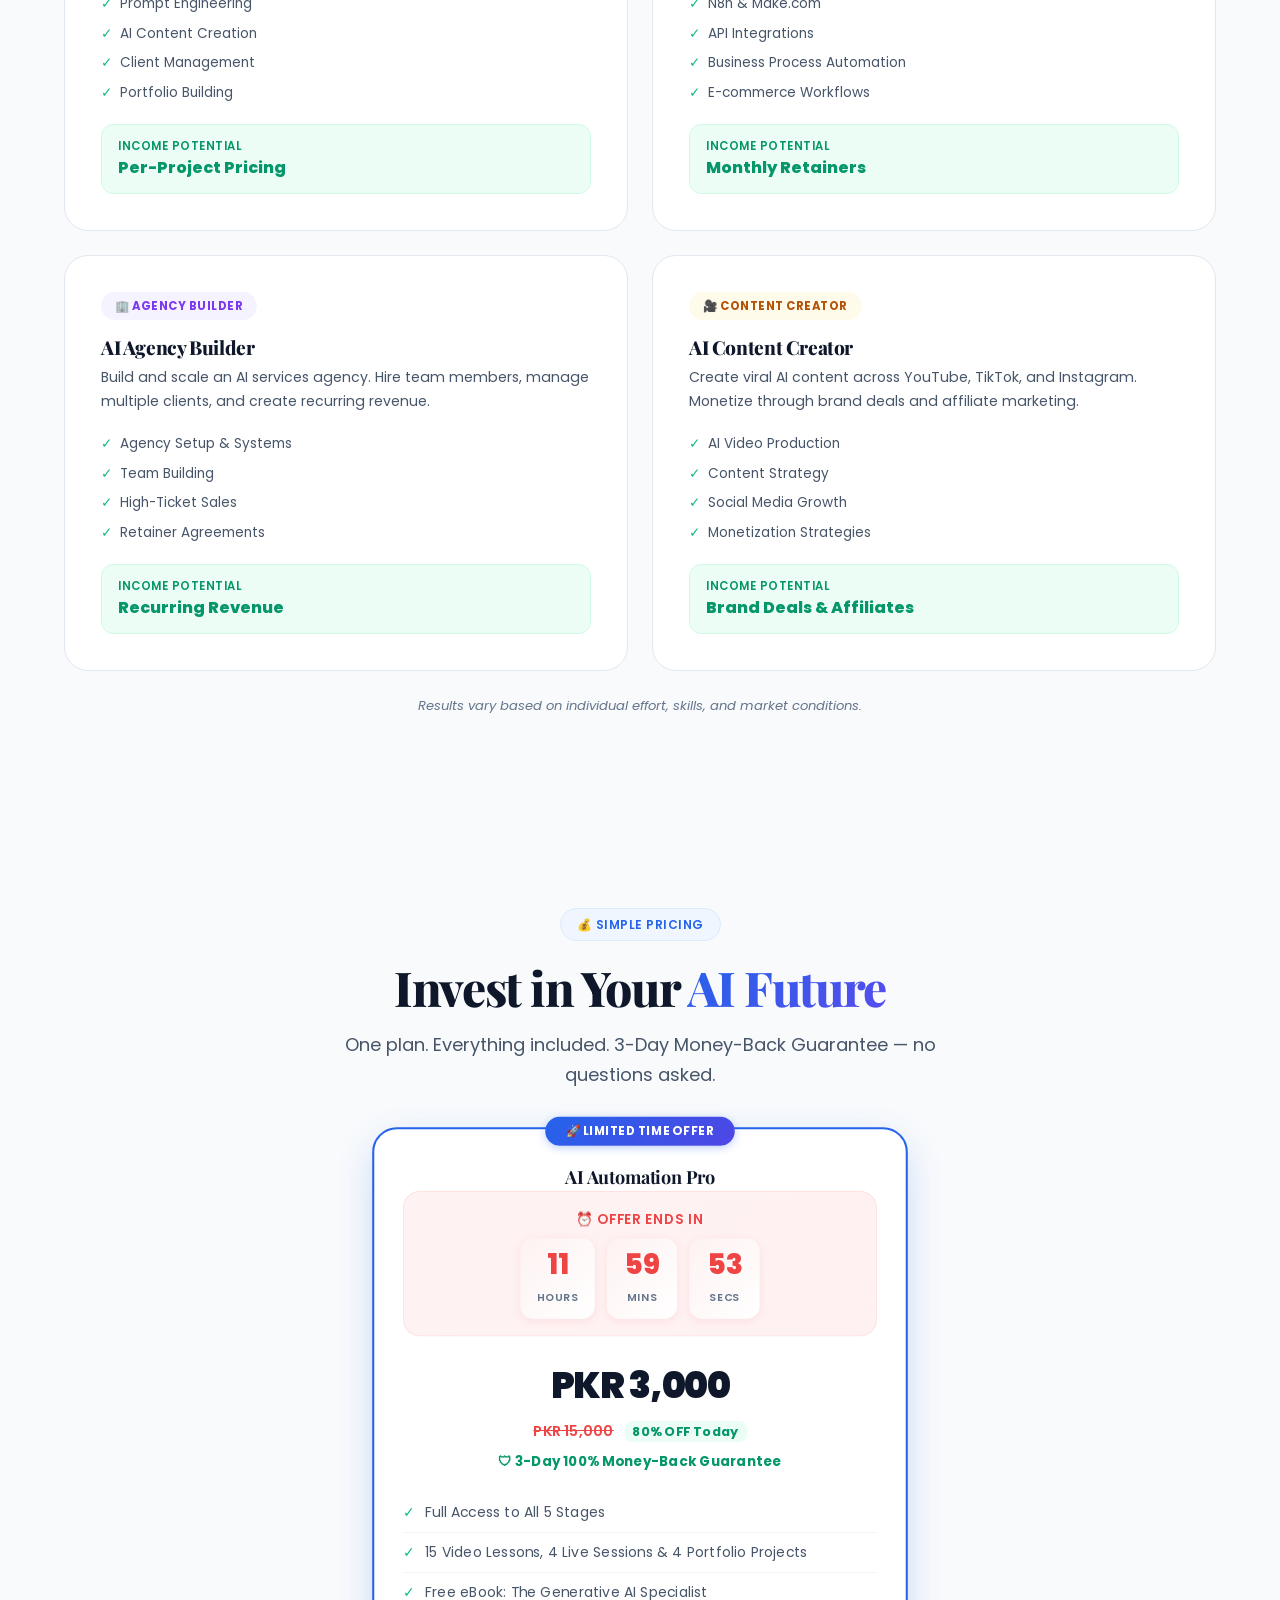
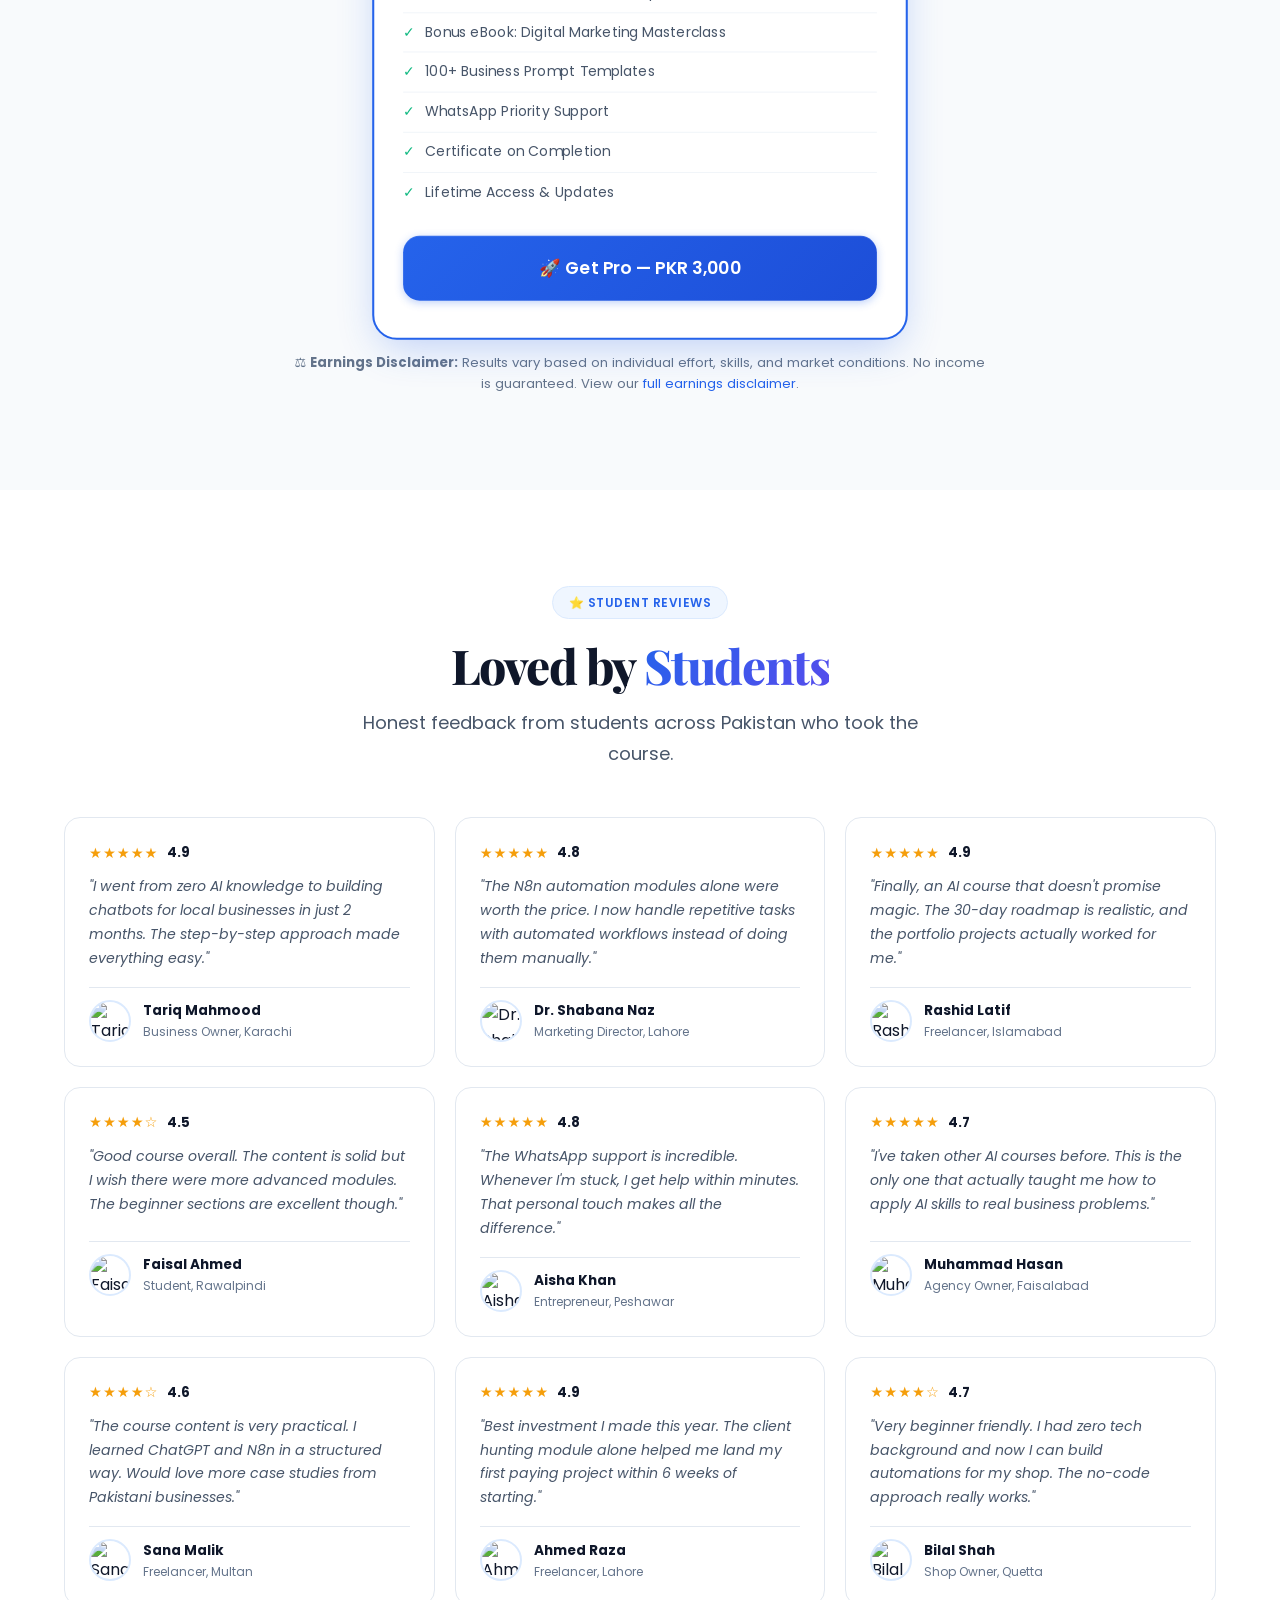
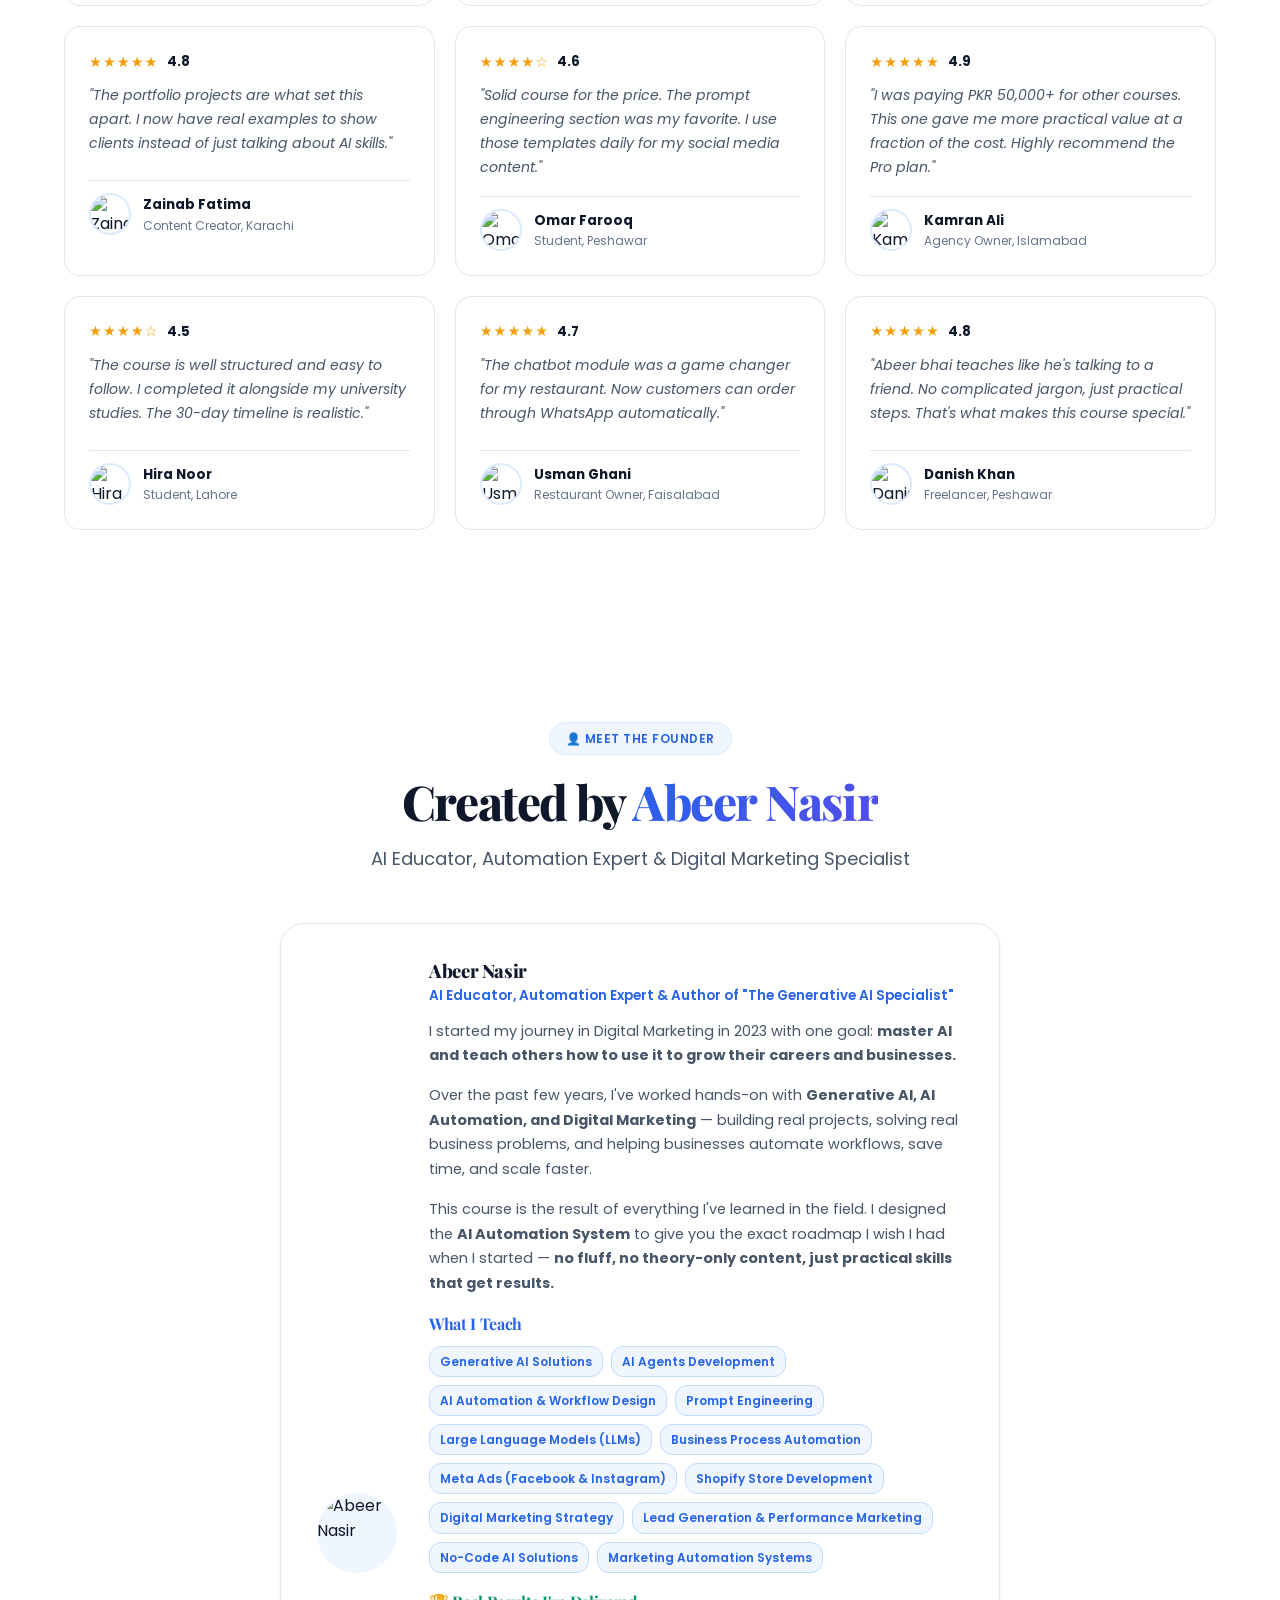
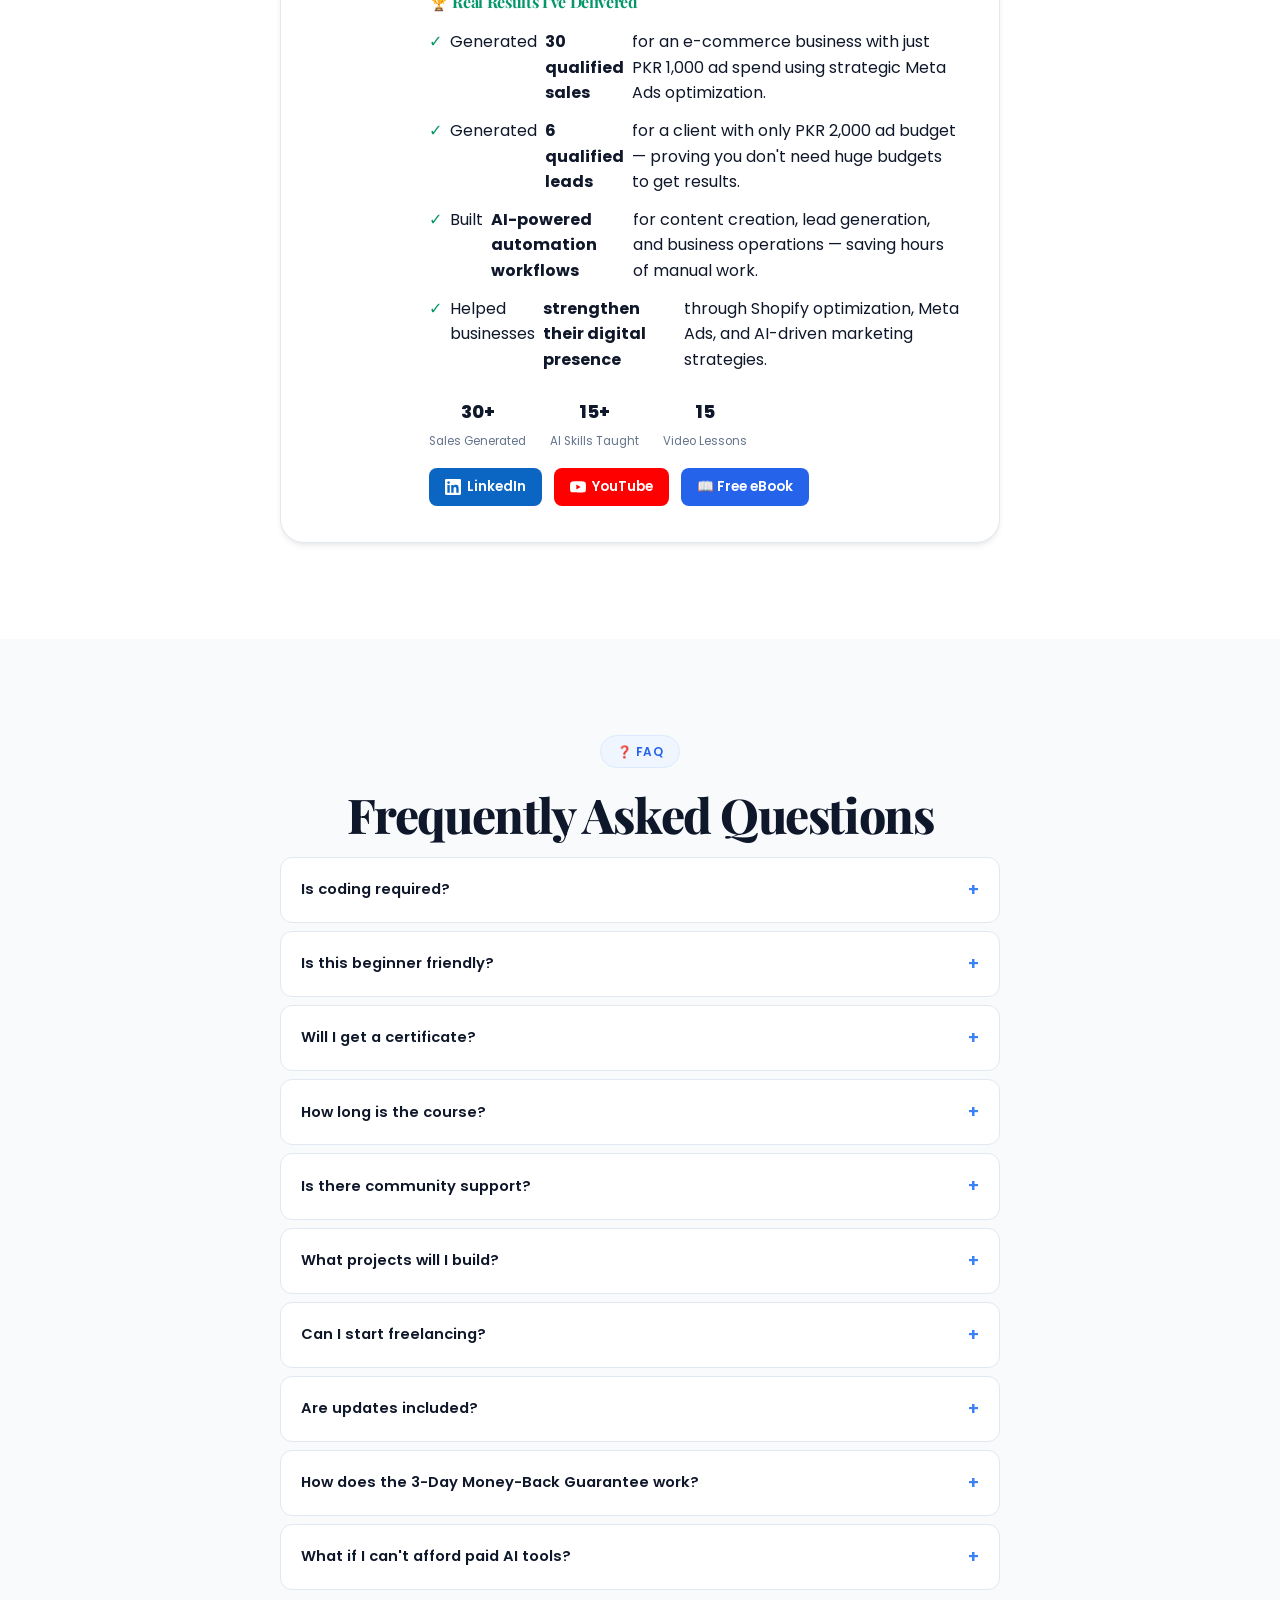
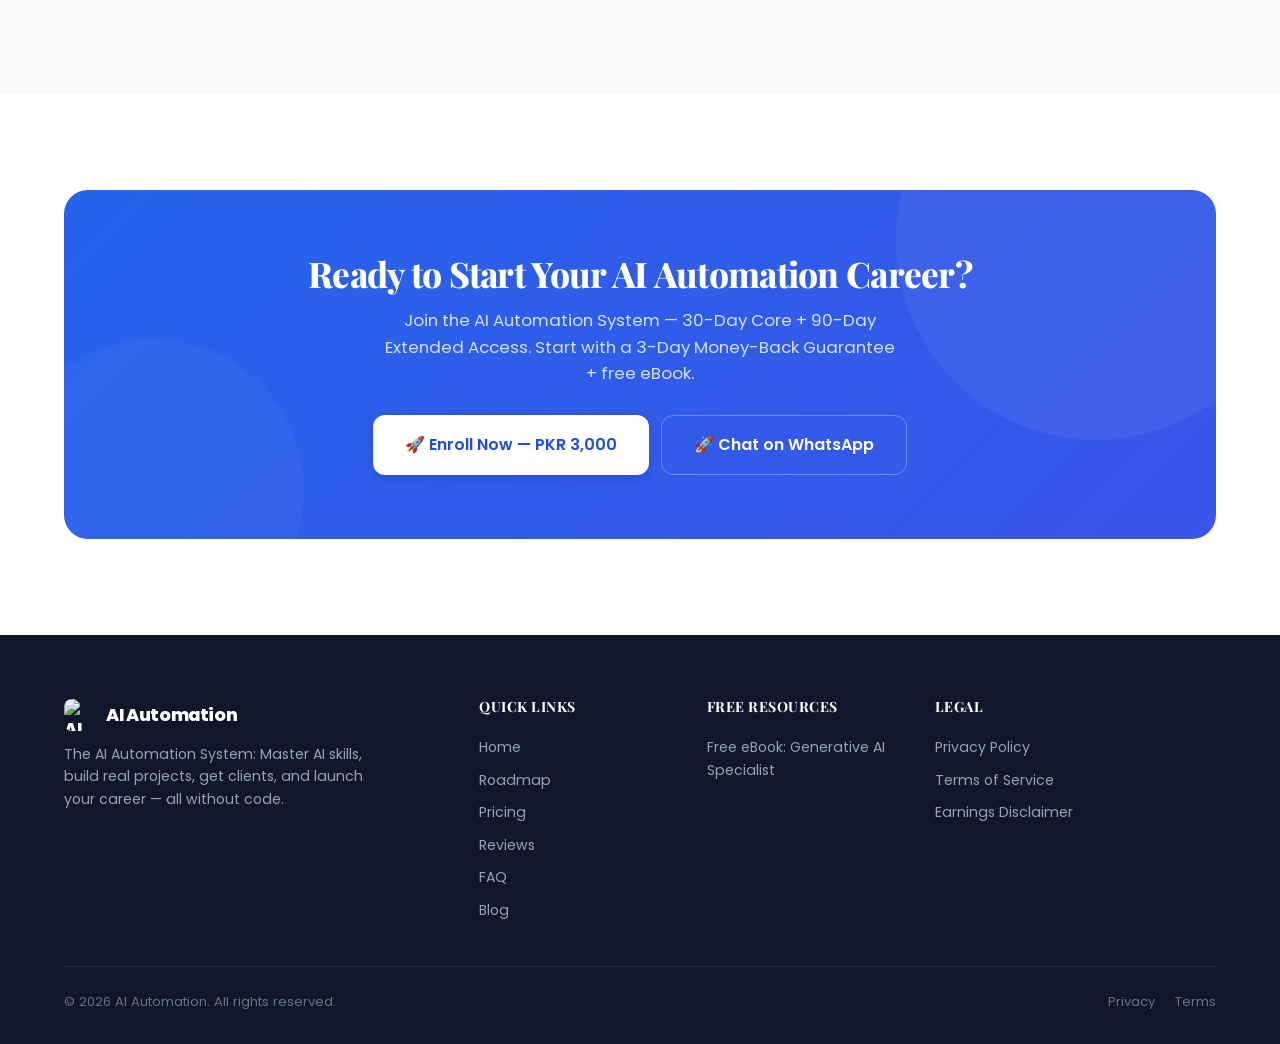
==== commit 47002d01: "replace: all SVG logos with favicon image across 9 files" ====
--- a/index.html
+++ b/index.html
@@ -78,7 +78,7 @@
 
     <header class="header">
         <nav class="nav">
-            <a href="index.html" class="nav-logo"><svg class="logo-icon" width="34" height="34" viewBox="0 0 34 34" fill="none" xmlns="http://www.w3.org/2000/svg"><rect width="34" height="34" rx="10" fill="#2563EB"/><circle cx="17" cy="11" r="2.5" fill="#fff"/><circle cx="11" cy="20" r="2.5" fill="#fff"/><circle cx="23" cy="20" r="2.5" fill="#fff"/><circle cx="14" cy="26" r="2" fill="#fff" opacity=".7"/><circle cx="20" cy="26" r="2" fill="#fff" opacity=".7"/><line x1="17" y1="11" x2="11" y2="20" stroke="#fff" stroke-width="1.5" opacity=".5"/><line x1="17" y1="11" x2="23" y2="20" stroke="#fff" stroke-width="1.5" opacity=".5"/><line x1="11" y1="20" x2="14" y2="26" stroke="#fff" stroke-width="1.2" opacity=".4"/><line x1="23" y1="20" x2="20" y2="26" stroke="#fff" stroke-width="1.2" opacity=".4"/><line x1="11" y1="20" x2="23" y2="20" stroke="#fff" stroke-width="1" opacity=".3"/></svg> AI Automation</a>
+            <a href="index.html" class="nav-logo"><img src="ai automation.png" alt="AI Automation" class="logo-icon" width="34" height="34" style="border-radius:8px"> AI Automation</a>
             <div class="nav-links">
                 <a href="index.html">Home</a>
                 <a href="#roadmap">Roadmap</a>
@@ -687,7 +687,7 @@
                 </div>
                 <div class="instructor-card reveal">
                     <div class="instructor-avatar">
-                        <svg class="logo-icon" width="80" height="80" viewBox="0 0 34 34" fill="none" xmlns="http://www.w3.org/2000/svg"><rect width="34" height="34" rx="10" fill="#2563EB"/><circle cx="17" cy="11" r="2.5" fill="#fff"/><circle cx="11" cy="20" r="2.5" fill="#fff"/><circle cx="23" cy="20" r="2.5" fill="#fff"/><circle cx="14" cy="26" r="2" fill="#fff" opacity=".7"/><circle cx="20" cy="26" r="2" fill="#fff" opacity=".7"/><line x1="17" y1="11" x2="11" y2="20" stroke="#fff" stroke-width="1.5" opacity=".5"/><line x1="17" y1="11" x2="23" y2="20" stroke="#fff" stroke-width="1.5" opacity=".5"/><line x1="11" y1="20" x2="14" y2="26" stroke="#fff" stroke-width="1.2" opacity=".4"/><line x1="23" y1="20" x2="20" y2="26" stroke="#fff" stroke-width="1.2" opacity=".4"/><line x1="11" y1="20" x2="23" y2="20" stroke="#fff" stroke-width="1" opacity=".3"/></svg>
+<img src="ai automation.png" alt="Abeer Nasir" class="logo-icon" width="80" height="80" style="border-radius:16px">
                     </div>
                     <div class="instructor-info">
                         <h3>Abeer Nasir</h3>
@@ -784,7 +784,7 @@
         <div class="container">
             <div class="footer-grid">
                 <div class="footer-brand">
-                    <a href="index.html" class="nav-logo"><svg class="logo-icon" width="32" height="32" viewBox="0 0 34 34" fill="none" xmlns="http://www.w3.org/2000/svg"><rect width="34" height="34" rx="10" fill="#2563EB"/><circle cx="17" cy="11" r="2.5" fill="#fff"/><circle cx="11" cy="20" r="2.5" fill="#fff"/><circle cx="23" cy="20" r="2.5" fill="#fff"/><circle cx="14" cy="26" r="2" fill="#fff" opacity=".7"/><circle cx="20" cy="26" r="2" fill="#fff" opacity=".7"/><line x1="17" y1="11" x2="11" y2="20" stroke="#fff" stroke-width="1.5" opacity=".5"/><line x1="17" y1="11" x2="23" y2="20" stroke="#fff" stroke-width="1.5" opacity=".5"/><line x1="11" y1="20" x2="14" y2="26" stroke="#fff" stroke-width="1.2" opacity=".4"/><line x1="23" y1="20" x2="20" y2="26" stroke="#fff" stroke-width="1.2" opacity=".4"/><line x1="11" y1="20" x2="23" y2="20" stroke="#fff" stroke-width="1" opacity=".3"/></svg> AI Automation</a>
+                    <a href="index.html" class="nav-logo"><img src="ai automation.png" alt="AI Automation" class="logo-icon" width="32" height="32" style="border-radius:8px"> AI Automation</a>
                     <p>The AI Automation System: Master AI skills, build real projects, get clients, and launch your career — all without code.</p>
                 </div>
                 <div class="footer-col"><h4>Quick Links</h4><a href="index.html">Home</a><a href="#roadmap">Roadmap</a><a href="#pricing">Pricing</a><a href="#reviews">Reviews</a><a href="#faq">FAQ</a><a href="blog.html">Blog</a></div>
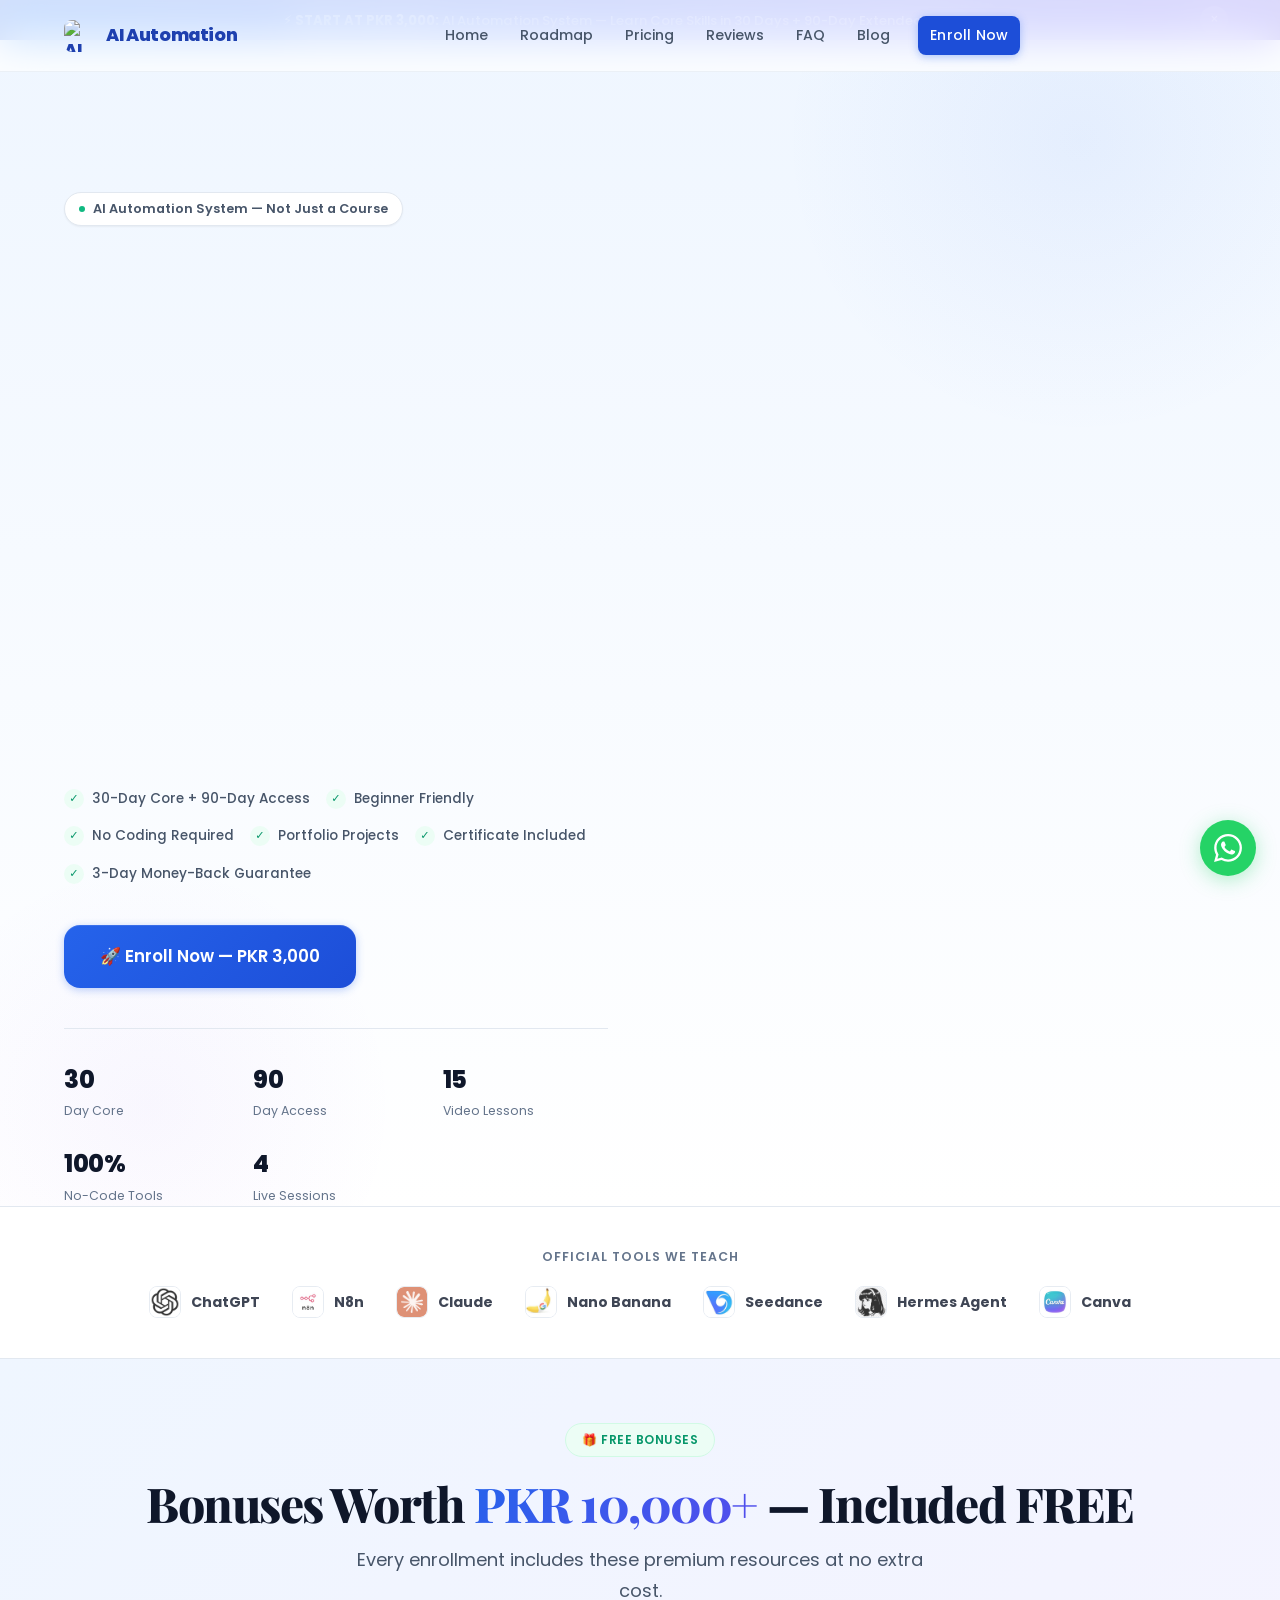
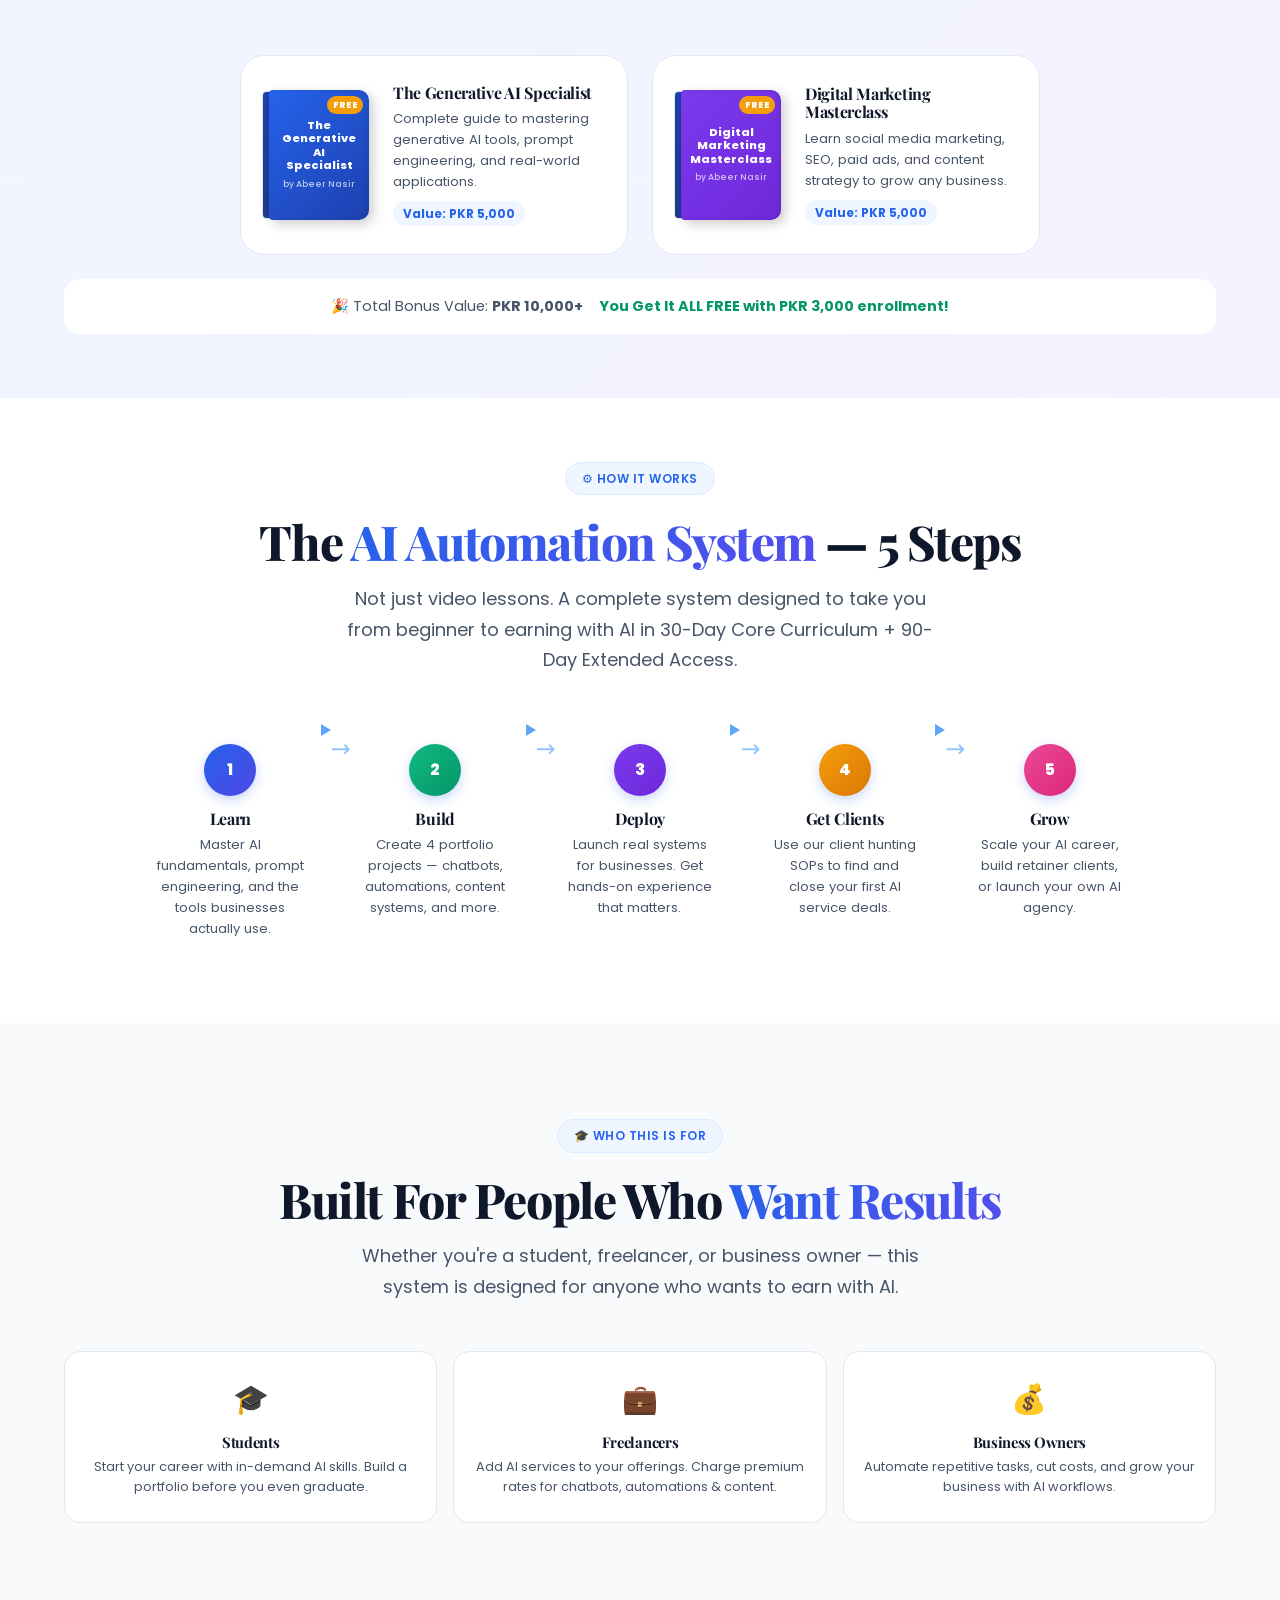
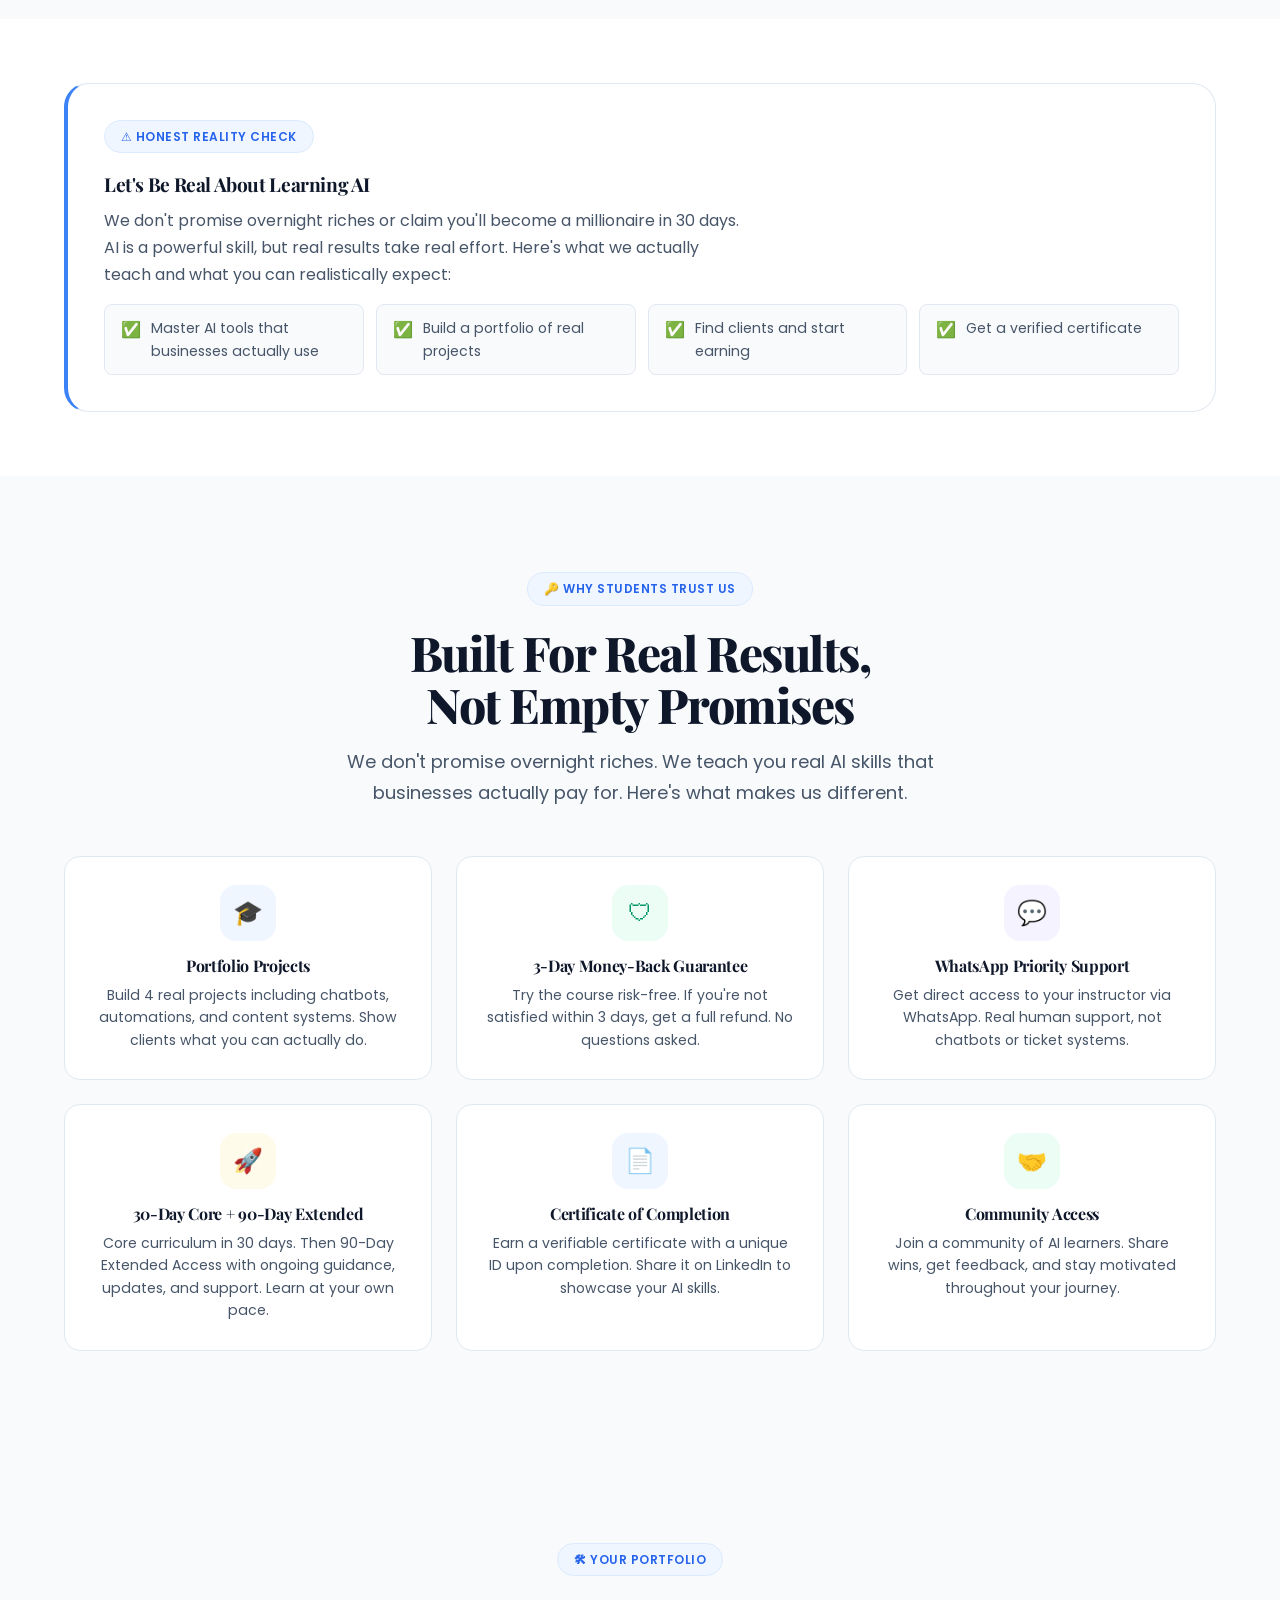
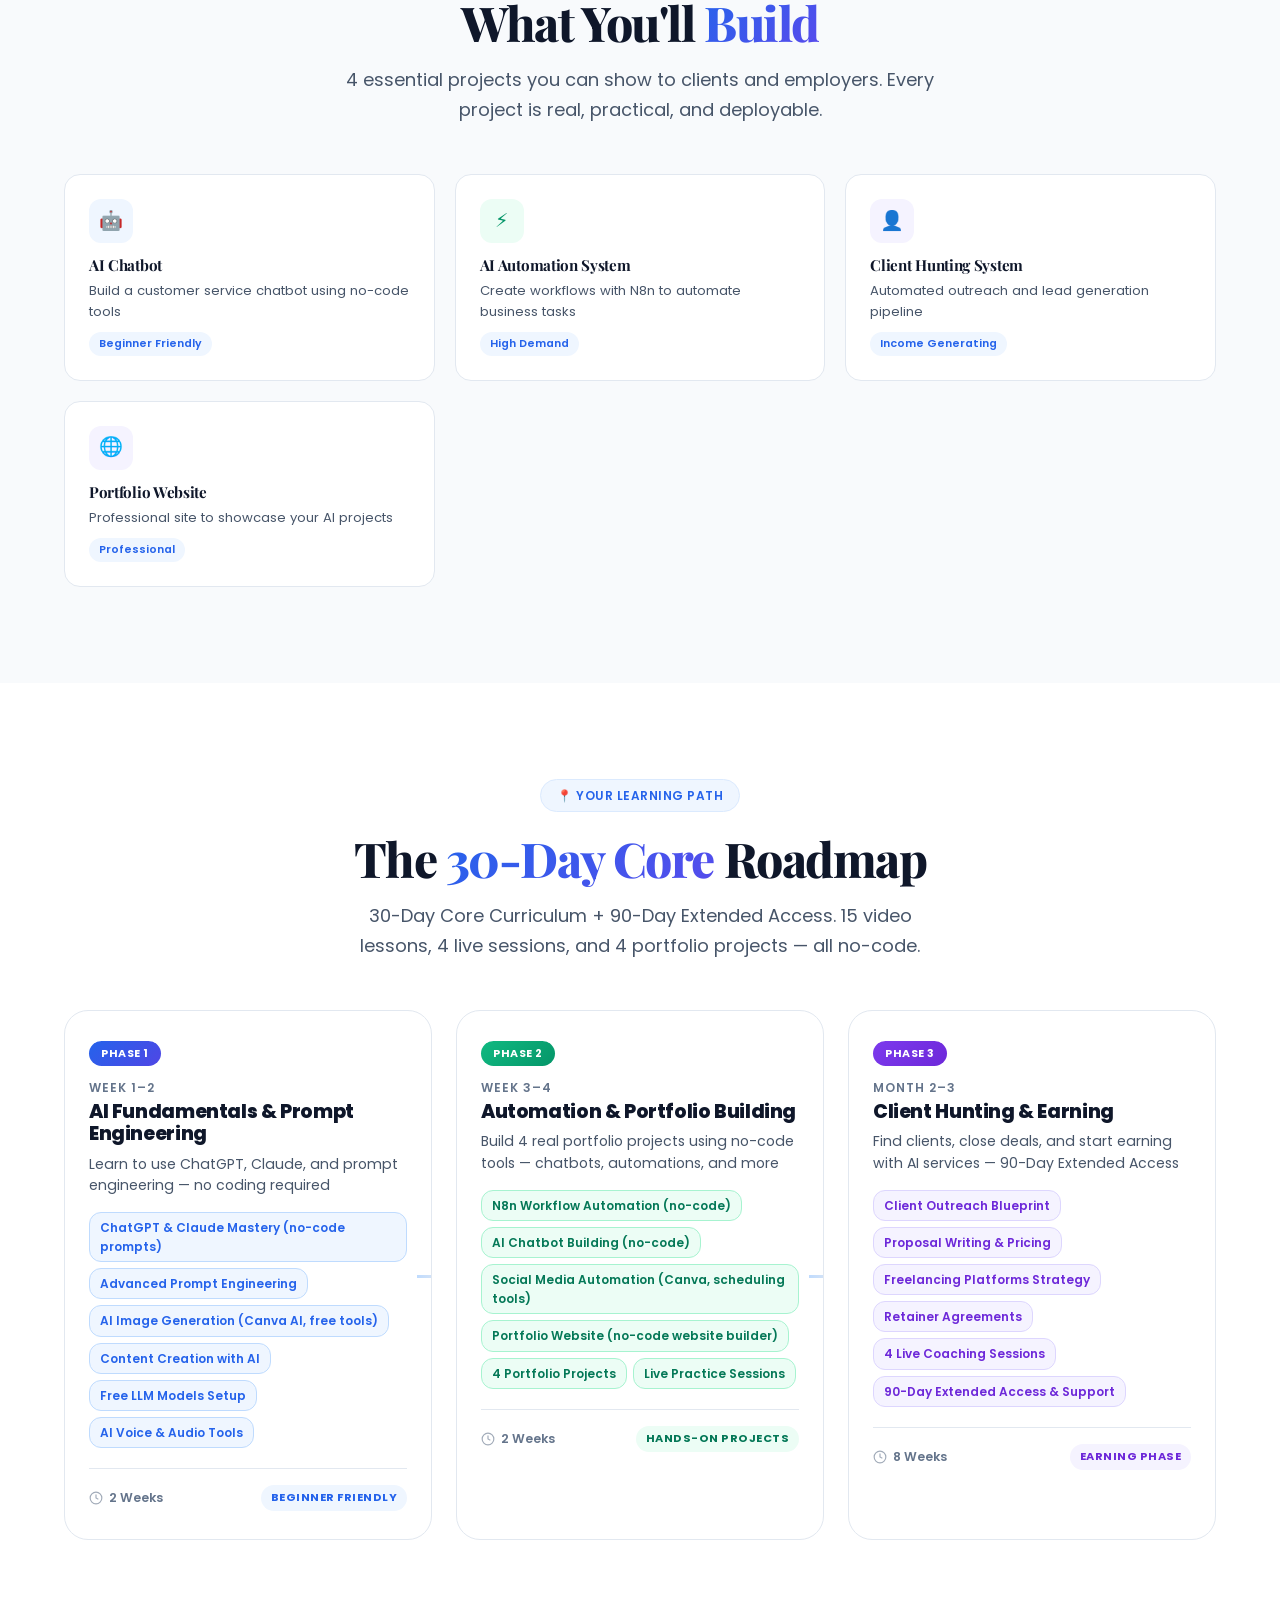
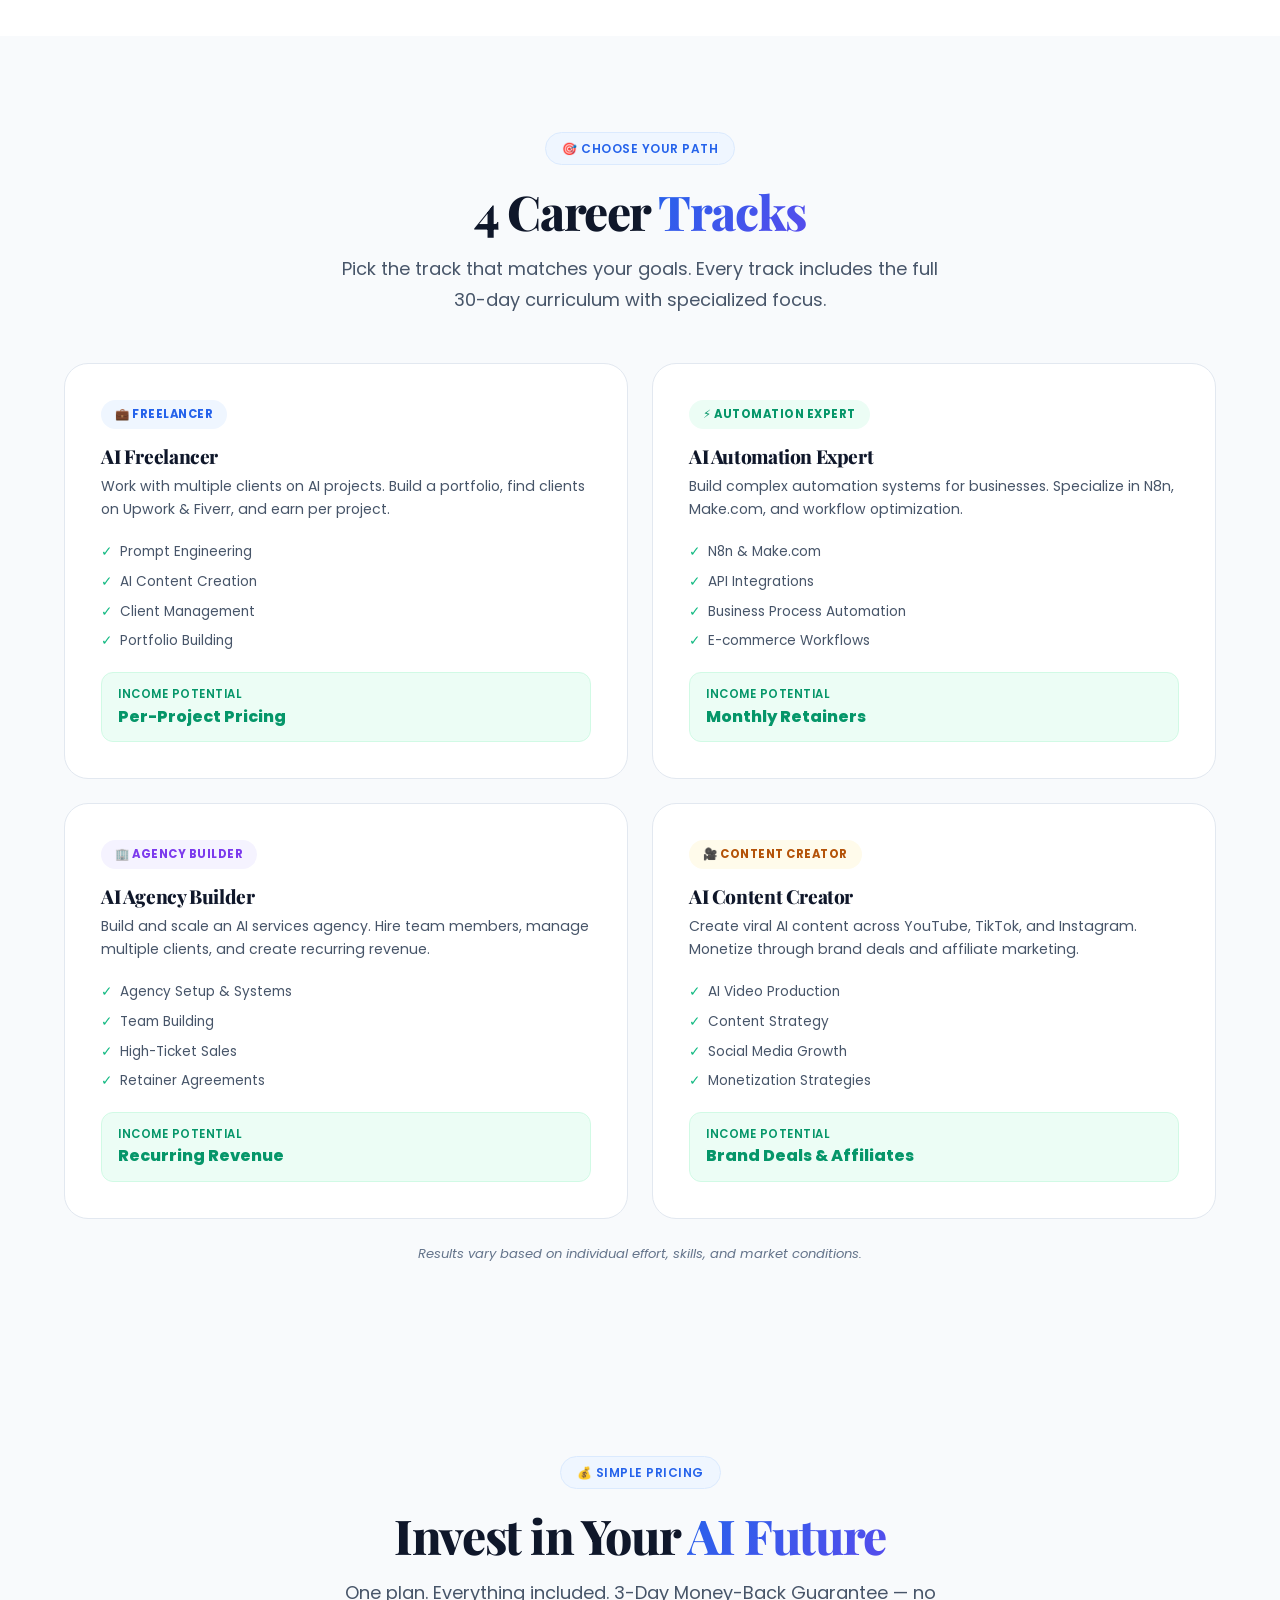
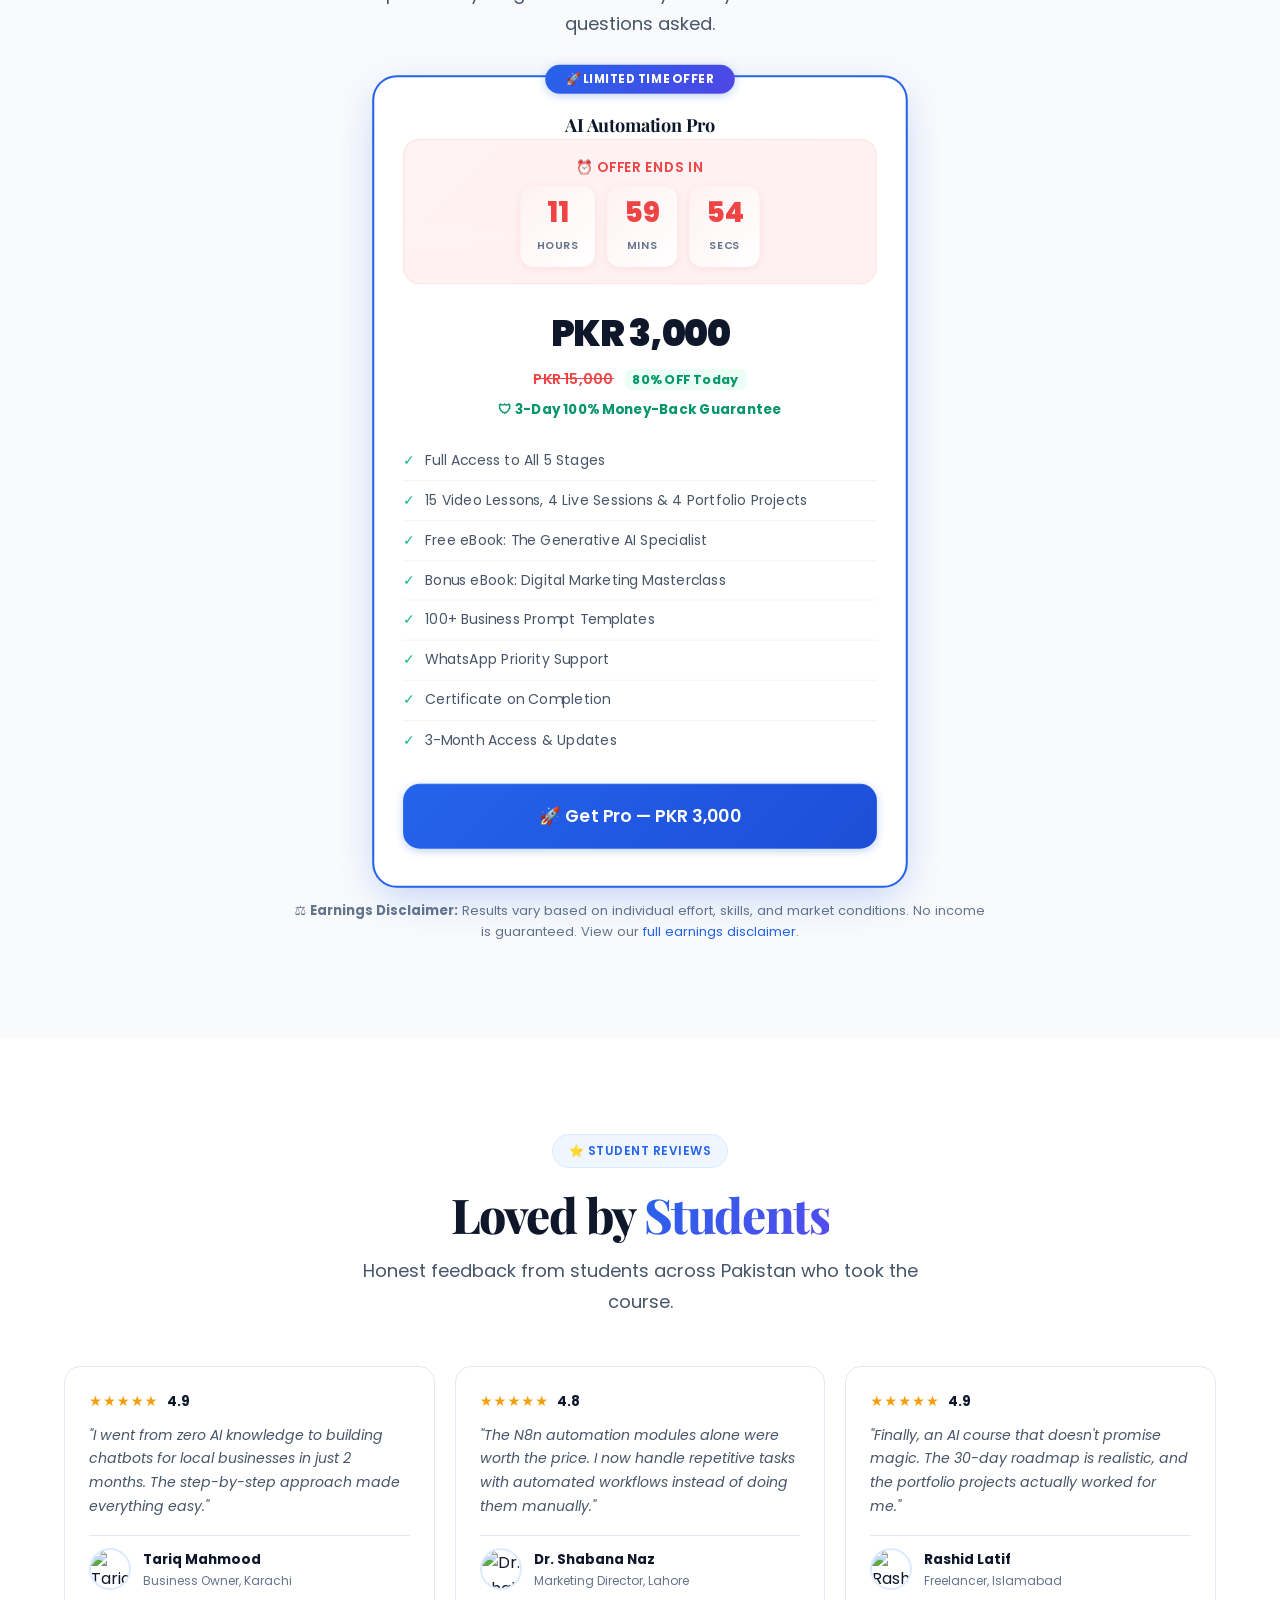
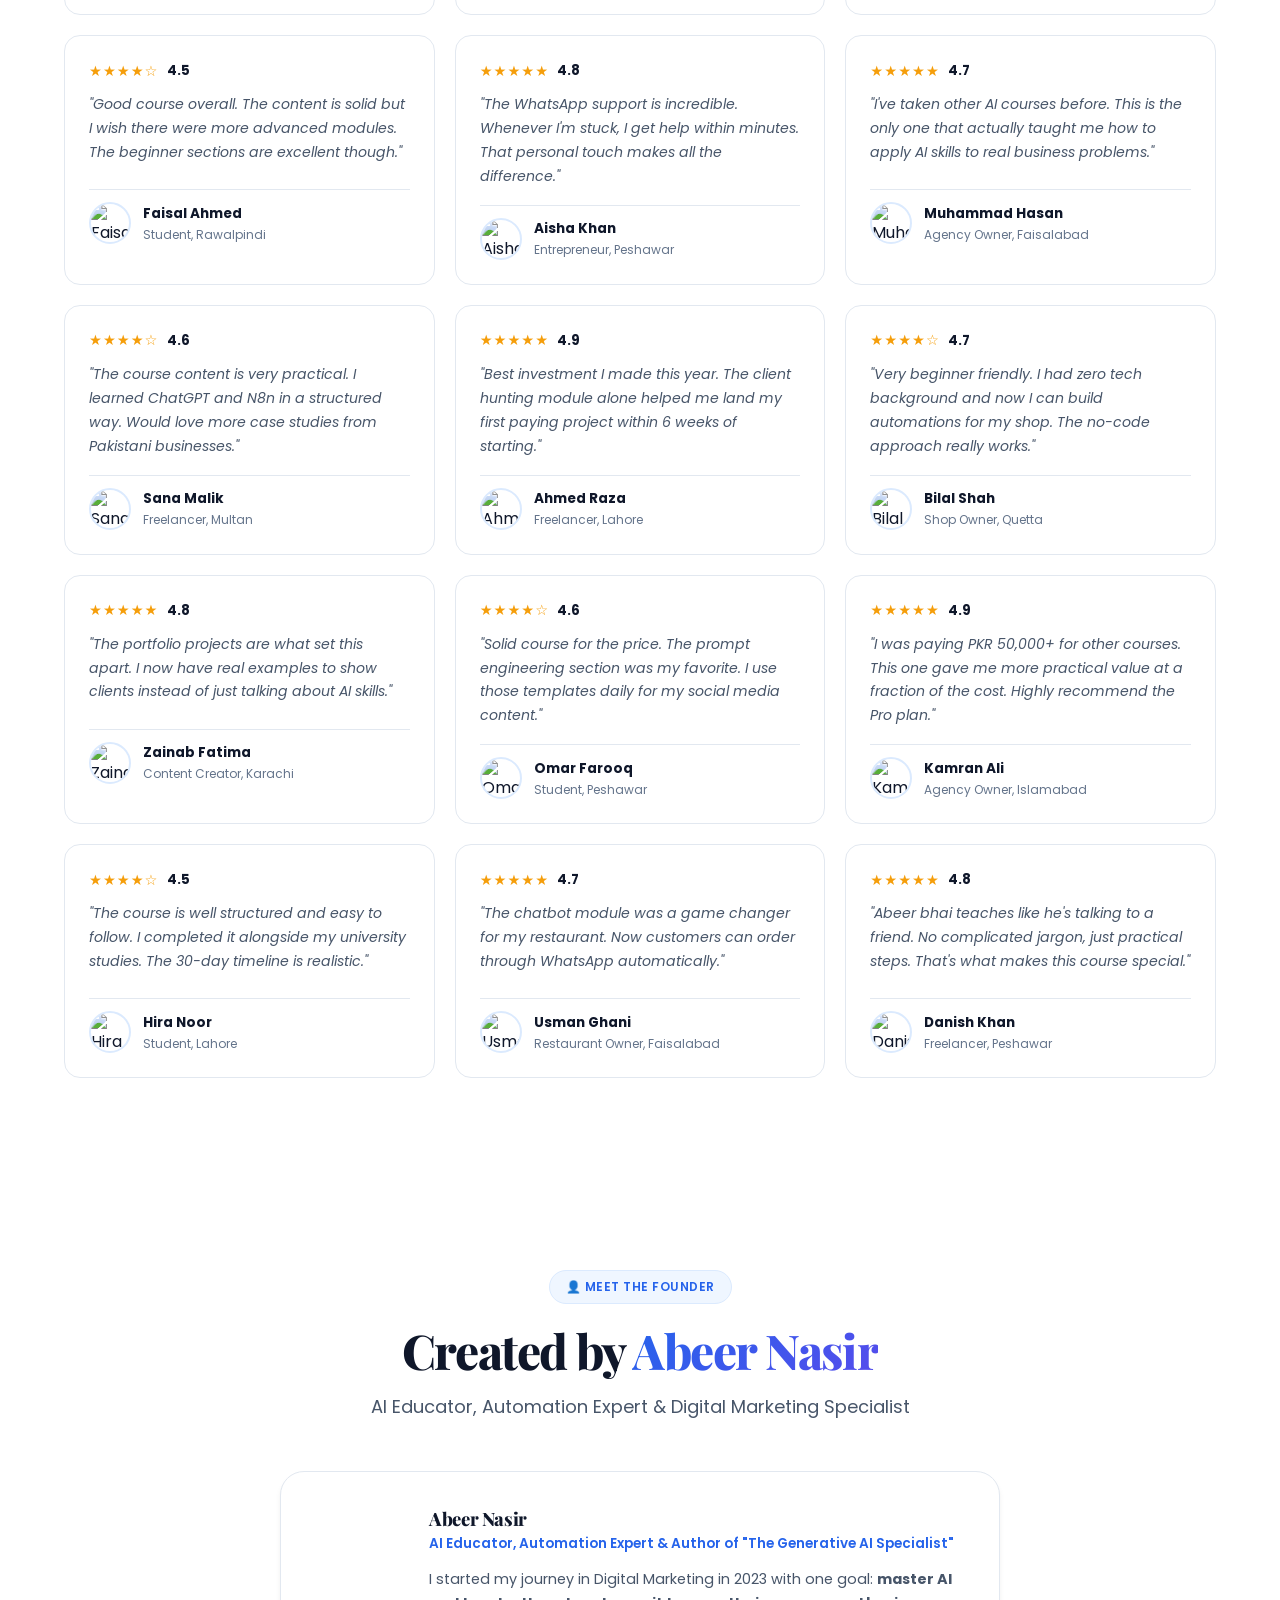
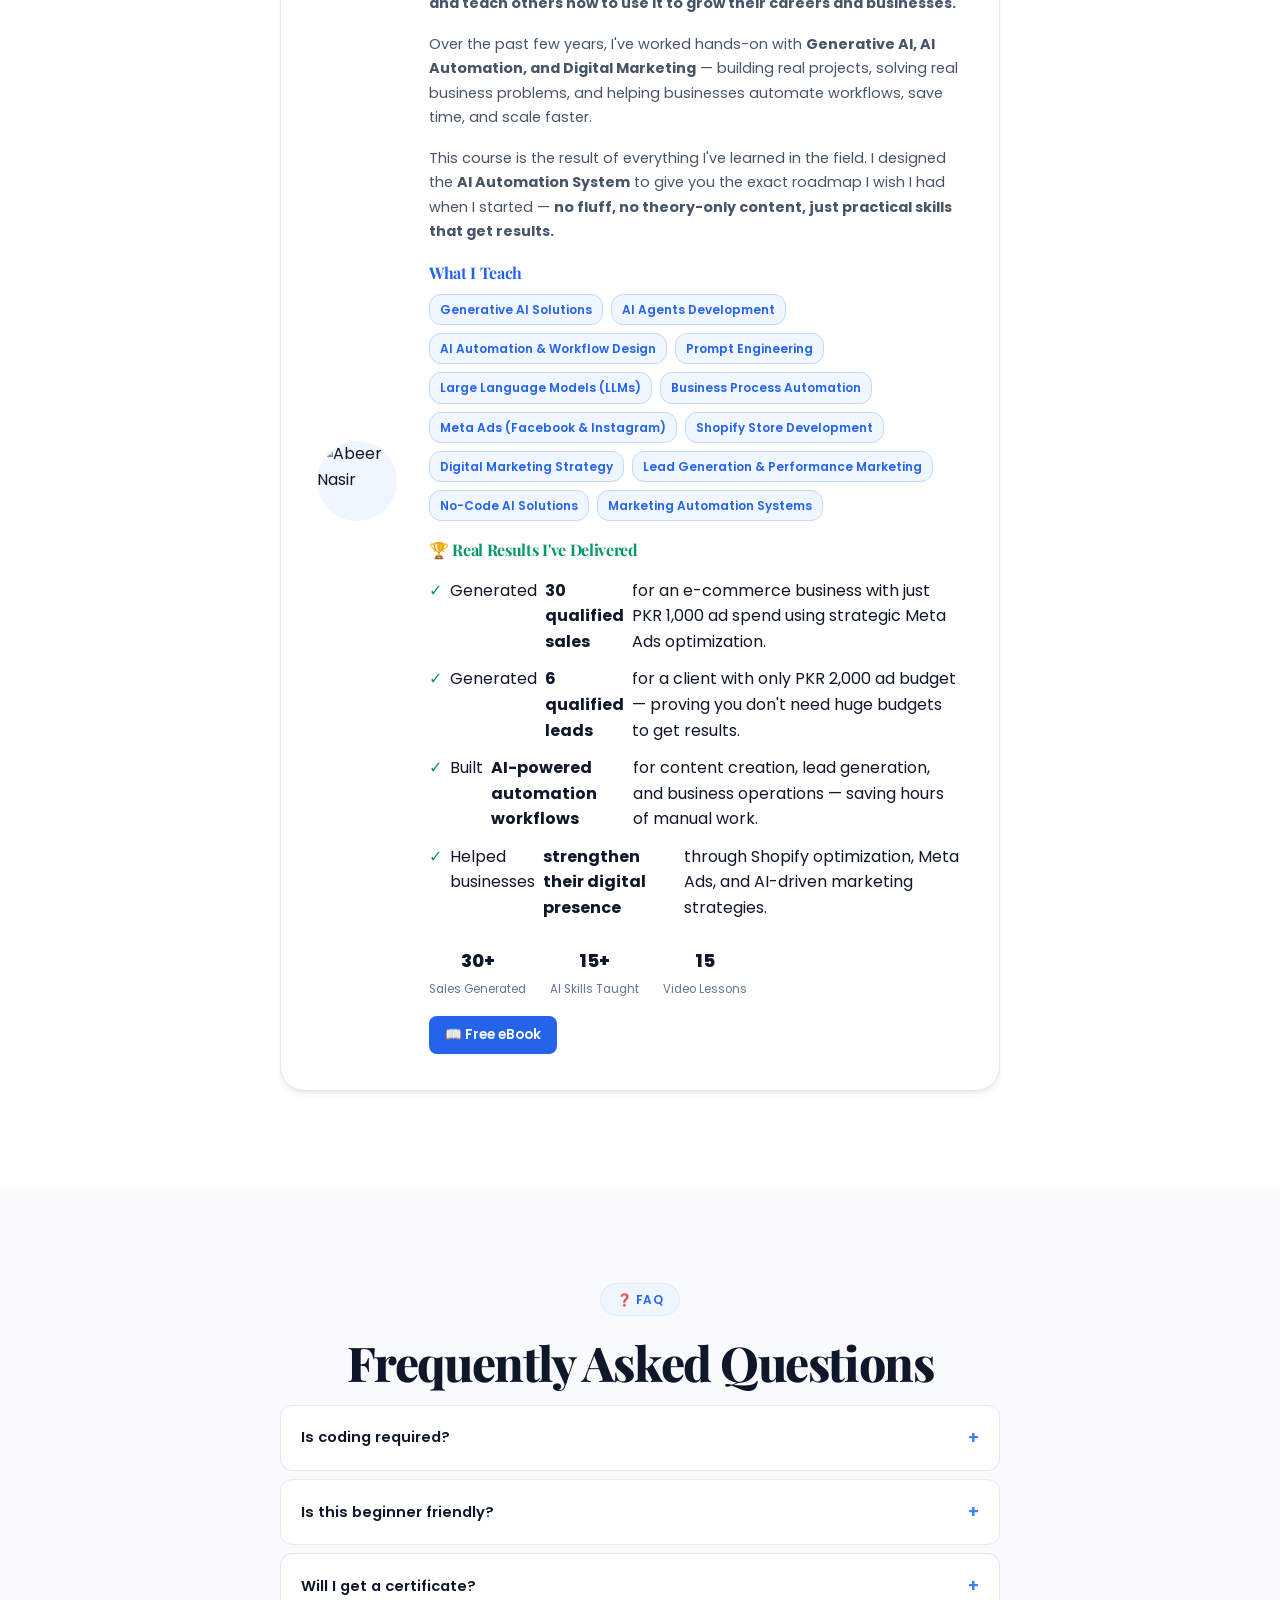
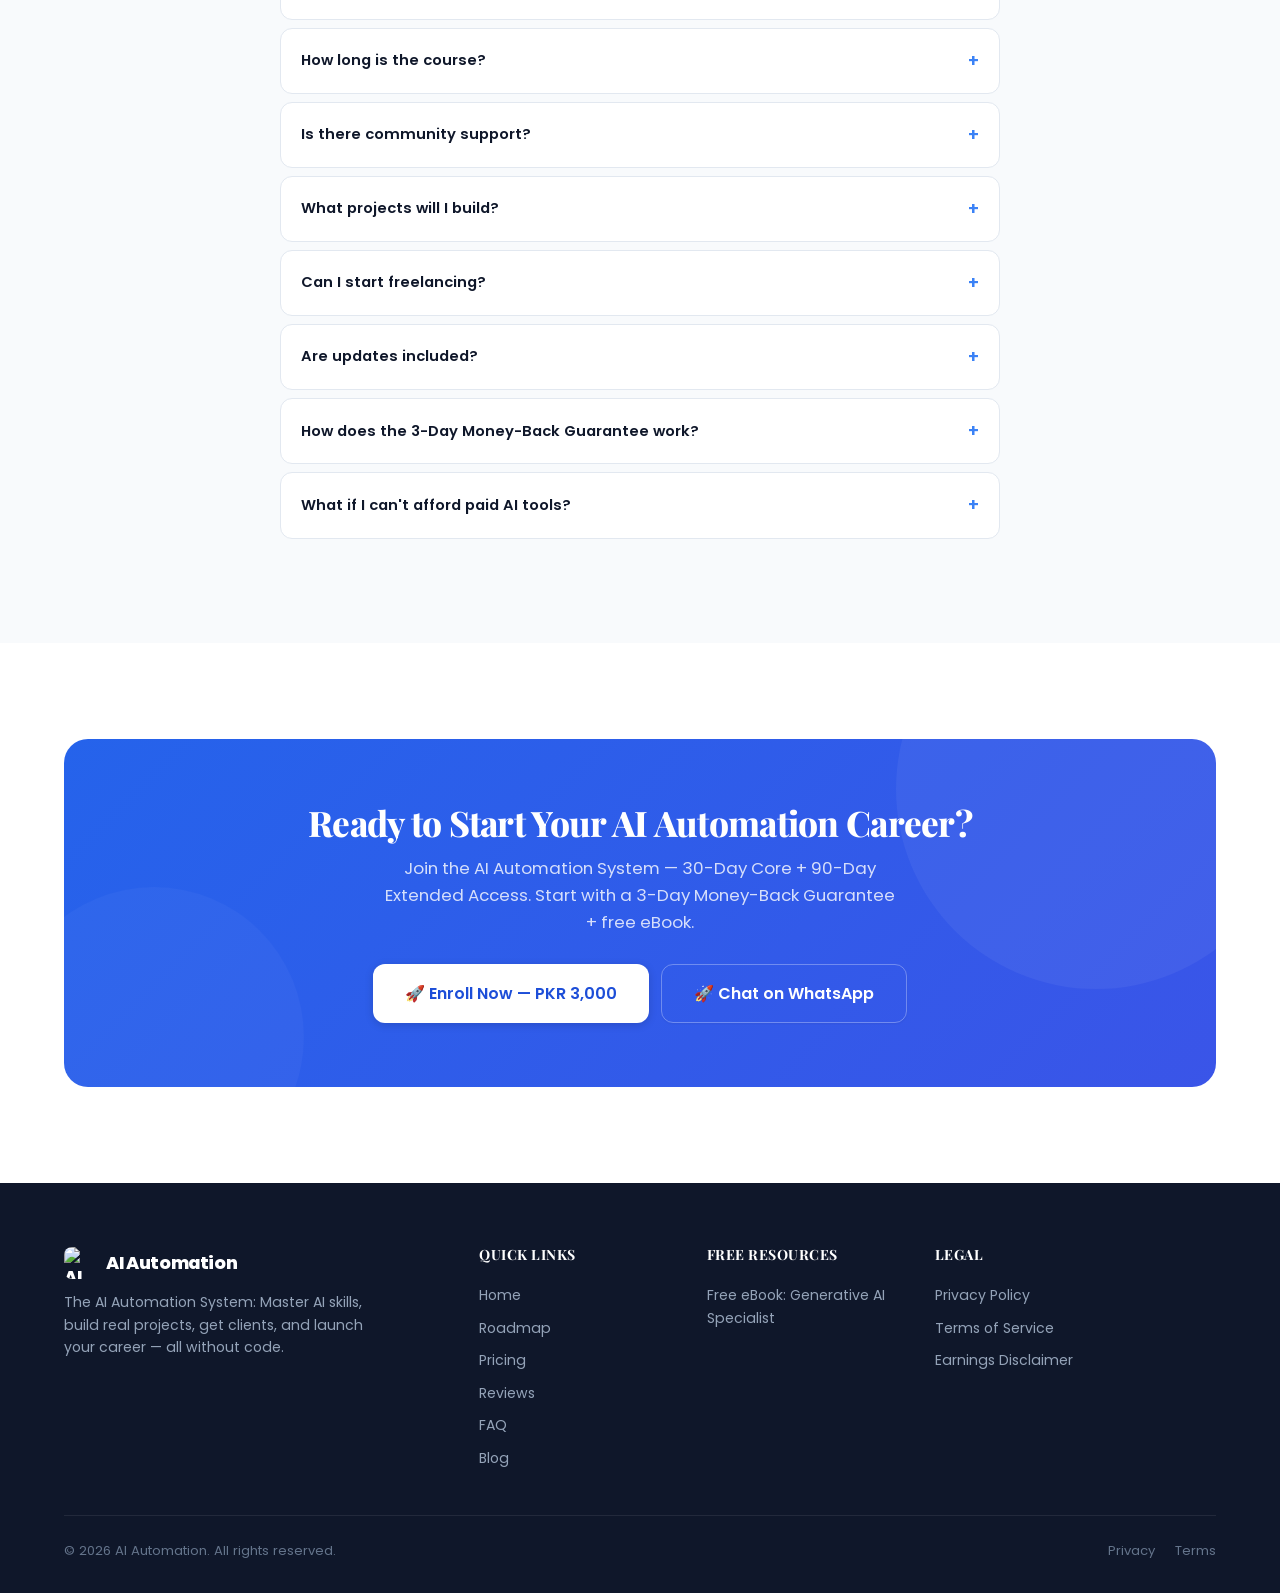
==== commit d8b4fbf9: "remove: hero laptop mockup and entire Sneak Peek section" ====
--- a/index.html
+++ b/index.html
@@ -49,7 +49,7 @@
             {"@type": "Question", "name": "Is coding required?", "acceptedAnswer": {"@type": "Answer", "text": "Absolutely not. Everything is taught using visual, no-code tools. If you can use a smartphone, you can learn AI with us."}},
             {"@type": "Question", "name": "Is this beginner friendly?", "acceptedAnswer": {"@type": "Answer", "text": "Yes! We start from the absolute basics. No prior AI, tech, or coding experience is needed."}},
             {"@type": "Question", "name": "Will I get a certificate?", "acceptedAnswer": {"@type": "Answer", "text": "Yes! Upon completing all 20 modules and portfolio projects, you'll receive a verified certificate."}},
-            {"@type": "Question", "name": "How long is the course?", "acceptedAnswer": {"@type": "Answer", "text": "Core curriculum is 30 days. You also get 90-Day Extended Access with ongoing guidance and updates. Learn at your own pace — lifetime access included."}},
+            {"@type": "Question", "name": "How long is the course?", "acceptedAnswer": {"@type": "Answer", "text": "Core curriculum is 30 days. You also get 90-Day Extended Access with ongoing guidance and updates. Learn at your own pace — 3-month access included."}},
             {"@type": "Question", "name": "Is there community support?", "acceptedAnswer": {"@type": "Answer", "text": "Yes! You get access to our student community and WhatsApp priority support."}},
             {"@type": "Question", "name": "What projects will I build?", "acceptedAnswer": {"@type": "Answer", "text": "You'll build 4 real projects including AI chatbots, automation workflows, content generation systems, and a portfolio website."}},
             {"@type": "Question", "name": "Can I start freelancing?", "acceptedAnswer": {"@type": "Answer", "text": "Yes! The final phase focuses on client hunting, freelancing platforms, proposal writing, and pricing strategies."}},
@@ -122,36 +122,6 @@
                             <div class="hero-stat"><div class="num">4</div><div class="label">Live Sessions</div></div>
                         </div>
                     </div>
-                    <div class="hero-visual">
-                        <div class="laptop-mockup">
-                            <div class="laptop-screen">
-                                <div class="laptop-notch"></div>
-                                <div class="hero-card">
-                                    <div class="hero-card-header">
-                                        <div class="hero-card-avatar">LA</div>
-                                        <div class="hero-card-info">
-                                            <h4>Your Learning Dashboard</h4>
-                                            <p>Track progress across 5 stages</p>
-                                        </div>
-                                    </div>
-                                    <div class="hero-card-progress">
-                                        <div class="hero-progress-header"><span>Your Journey</span><span>Stage 1 of 5</span></div>
-                                        <div class="progress-bar"><div class="fill" style="width:20%"></div></div>
-                                    </div>
-                                    <div class="hero-card-modules">
-                                        <div class="module-row"><span class="check done">&#10003;</span> Stage 1: AI Fundamentals</div>
-                                        <div class="module-row"><span class="check done">&#10003;</span> Stage 2: Content Creation</div>
-                                        <div class="module-row"><span class="check pending">&#9675;</span> Stage 3: Automation</div>
-                                        <div class="module-row"><span class="check pending">&#9675;</span> Stage 4: AI Chatbots</div>
-                                        <div class="module-row"><span class="check pending">&#9675;</span> Stage 5: Client Hunting</div>
-                                    </div>
-                                </div>
-                            </div>
-                            <div class="laptop-base"></div>
-                        </div>
-                        <div class="floating-badge top-right">&#127942; Certificate Ready</div>
-                        <div class="floating-badge bottom-left">&#128172; WhatsApp Support</div>
-                    </div>
                 </div>
             </div>
         </section>
@@ -168,52 +138,6 @@
                     <div class="tool-item"><img src="assets/seedance.jpg" alt="Seedance" class="tool-img"> Seedance</div>
                     <div class="tool-item"><img src="assets/hermes.jpg" alt="Hermes Agent" class="tool-img"> Hermes Agent</div>
                     <div class="tool-item"><img src="assets/canva.jpg" alt="Canva" class="tool-img"> Canva</div>
-                </div>
-            </div>
-        </section>
-
-        <!-- SNEAK PEEK: DASHBOARD & AUTOMATIONS -->
-        <section class="section-sm" style="background:var(--white)" id="sneak-peek">
-            <div class="container">
-                <div class="text-center">
-                    <div class="section-eyebrow reveal">&#128065; Sneak Peek</div>
-                    <h2 class="section-title reveal">What's <span class="gradient">Inside</span> The Course</h2>
-                    <p class="section-subtitle reveal">Take a quick look at your learning dashboard and the N8n automations you'll build.</p>
-                </div>
-                <div class="sneak-peek-grid">
-                    <div class="sneak-card reveal rd1">
-                        <div class="sneak-icon" style="background:var(--blue-50);color:var(--blue-600)">&#128187;</div>
-                        <h3>Your Learning Dashboard</h3>
-                        <p>Track progress across 5 stages with video lessons, quizzes, and milestone badges.</p>
-                        <div class="sneak-preview">
-                            <div class="mini-dashboard">
-                                <div class="mini-row"><span class="mini-check done">&#10003;</span> AI Fundamentals</div>
-                                <div class="mini-row"><span class="mini-check done">&#10003;</span> Content Creation</div>
-                                <div class="mini-row"><span class="mini-check progress">&#9673;</span> Automation</div>
-                                <div class="mini-row"><span class="mini-check pending">&#9675;</span> AI Chatbots</div>
-                                <div class="mini-row"><span class="mini-check pending">&#9675;</span> Client Hunting</div>
-                            </div>
-                        </div>
-                    </div>
-                    <div class="sneak-card reveal rd2">
-                        <div class="sneak-icon" style="background:var(--green-50);color:var(--green-600)">&#9889;</div>
-                        <h3>N8n Automations You'll Build</h3>
-                        <p>Real automation workflows that businesses actually use — no theory, pure practice.</p>
-                        <div class="sneak-preview">
-                            <div class="mini-workflow">
-                                <div class="wf-node">Trigger</div>
-                                <div class="wf-arrow">&#8594;</div>
-                                <div class="wf-node green">AI Process</div>
-                                <div class="wf-arrow">&#8594;</div>
-                                <div class="wf-node purple">Output</div>
-                            </div>
-                            <div class="wf-examples">
-                                <span>&#128230; Order Auto-Reply</span>
-                                <span>&#128172; WhatsApp Bot</span>
-                                <span>&#128241; Social Post</span>
-                            </div>
-                        </div>
-                    </div>
                 </div>
             </div>
         </section>
@@ -394,18 +318,13 @@
                 <div class="text-center">
                     <div class="section-eyebrow reveal">&#128736; Your Portfolio</div>
                     <h2 class="section-title reveal">What You'll <span class="gradient">Build</span></h2>
-                    <p class="section-subtitle reveal">4 portfolio-ready projects you can show to clients and employers. Every project is real, practical, and deployable.</p>
+                    <p class="section-subtitle reveal">4 essential projects you can show to clients and employers. Every project is real, practical, and deployable.</p>
                 </div>
                 <div class="build-grid">
                     <div class="build-card reveal rd1"><div class="build-icon" style="background:var(--blue-50);color:var(--blue-600)">&#129302;</div><h3>AI Chatbot</h3><p>Build a customer service chatbot using no-code tools</p><span class="build-tag">Beginner Friendly</span></div>
                     <div class="build-card reveal rd2"><div class="build-icon" style="background:var(--green-50);color:var(--green-600)">&#9889;</div><h3>AI Automation System</h3><p>Create workflows with N8n to automate business tasks</p><span class="build-tag">High Demand</span></div>
                     <div class="build-card reveal rd3"><div class="build-icon" style="background:#f5f3ff;color:#7c3aed">&#128100;</div><h3>Client Hunting System</h3><p>Automated outreach and lead generation pipeline</p><span class="build-tag">Income Generating</span></div>
-                    <div class="build-card reveal rd1"><div class="build-icon" style="background:var(--amber-50);color:#d97706">&#128247;</div><h3>Social Media Automation</h3><p>AI-powered content scheduling and posting</p><span class="build-tag">Time Saver</span></div>
-                    <div class="build-card reveal rd2"><div class="build-icon" style="background:var(--blue-50);color:var(--blue-600)">&#128196;</div><h3>AI Content Generator</h3><p>Blog posts, captions, and marketing copy at scale</p><span class="build-tag">Content Creation</span></div>
-                    <div class="build-card reveal rd3"><div class="build-icon" style="background:var(--green-50);color:var(--green-600)">&#128200;</div><h3>Lead Generation System</h3><p>Automated lead capture and nurturing workflows</p><span class="build-tag">Revenue Driver</span></div>
                     <div class="build-card reveal rd1"><div class="build-icon" style="background:#f5f3ff;color:#7c3aed">&#127760;</div><h3>Portfolio Website</h3><p>Professional site to showcase your AI projects</p><span class="build-tag">Professional</span></div>
-                    <div class="build-card reveal rd2"><div class="build-icon" style="background:var(--amber-50);color:#d97706">&#129489;</div><h3>AI Assistant</h3><p>Personal AI helper for daily business tasks</p><span class="build-tag">Productivity</span></div>
-                    <div class="build-card reveal rd3"><div class="build-icon" style="background:var(--blue-50);color:var(--blue-600)">&#128640;</div><h3>Marketing Workflows</h3><p>Email sequences, ad copy, and campaign automation</p><span class="build-tag">Marketing</span></div>
                 </div>
             </div>
         </section>
@@ -416,26 +335,26 @@
                 <div class="text-center">
                     <div class="section-eyebrow reveal">&#128205; Your Learning Path</div>
                     <h2 class="section-title reveal">The <span class="gradient">30-Day Core</span> Roadmap</h2>
-                    <p class="section-subtitle reveal">Core curriculum in 30 days + 90-Day Extended Access. A structured, step-by-step path from complete beginner to confident AI practitioner.</p>
+                    <p class="section-subtitle reveal">30-Day Core Curriculum + 90-Day Extended Access. 15 video lessons, 4 live sessions, and 4 portfolio projects — all no-code.</p>
                 </div>
                 <div class="roadmap-cards">
                     <!-- Phase 1 -->
                     <div class="roadmap-card reveal" data-phase="1">
                         <div class="roadmap-card-connector"></div>
                         <div class="roadmap-card-badge">Phase 1</div>
-                        <div class="roadmap-card-month">Month 1</div>
-                        <h3 class="roadmap-card-title">AI Fundamentals</h3>
-                        <p class="roadmap-card-desc">Master the foundations of AI and prompt engineering</p>
+                        <div class="roadmap-card-month">Week 1–2</div>
+                        <h3 class="roadmap-card-title">AI Fundamentals & Prompt Engineering</h3>
+                        <p class="roadmap-card-desc">Learn to use ChatGPT, Claude, and prompt engineering — no coding required</p>
                         <div class="roadmap-card-skills">
-                            <span class="skill-tag blue">ChatGPT & Claude Mastery</span>
+                            <span class="skill-tag blue">ChatGPT & Claude Mastery (no-code prompts)</span>
                             <span class="skill-tag blue">Advanced Prompt Engineering</span>
-                            <span class="skill-tag blue">AI Image Generation</span>
-                            <span class="skill-tag blue">AI Voice & Audio Tools</span>
+                            <span class="skill-tag blue">AI Image Generation (Canva AI, free tools)</span>
                             <span class="skill-tag blue">Content Creation with AI</span>
                             <span class="skill-tag blue">Free LLM Models Setup</span>
+                            <span class="skill-tag blue">AI Voice & Audio Tools</span>
                         </div>
                         <div class="roadmap-card-footer">
-                            <div class="roadmap-card-duration"><svg width="14" height="14" viewBox="0 0 24 24" fill="none" stroke="currentColor" stroke-width="2"><circle cx="12" cy="12" r="10"/><polyline points="12 6 12 12 16 14"/></svg> 4 Weeks</div>
+                            <div class="roadmap-card-duration"><svg width="14" height="14" viewBox="0 0 24 24" fill="none" stroke="currentColor" stroke-width="2"><circle cx="12" cy="12" r="10"/><polyline points="12 6 12 12 16 14"/></svg> 2 Weeks</div>
                             <div class="roadmap-card-status">Beginner Friendly</div>
                         </div>
                     </div>
@@ -443,19 +362,19 @@
                     <div class="roadmap-card reveal" data-phase="2">
                         <div class="roadmap-card-connector"></div>
                         <div class="roadmap-card-badge green">Phase 2</div>
-                        <div class="roadmap-card-month">Month 2</div>
-                        <h3 class="roadmap-card-title">Automation & Building</h3>
-                        <p class="roadmap-card-desc">Build real projects and automate business workflows</p>
+                        <div class="roadmap-card-month">Week 3–4</div>
+                        <h3 class="roadmap-card-title">Automation & Portfolio Building</h3>
+                        <p class="roadmap-card-desc">Build 4 real portfolio projects using no-code tools — chatbots, automations, and more</p>
                         <div class="roadmap-card-skills">
-                            <span class="skill-tag green">N8n Workflow Automation</span>
-                            <span class="skill-tag green">AI Chatbot Development</span>
-                            <span class="skill-tag green">E-commerce Order Automation</span>
-                            <span class="skill-tag green">Social Media Auto-Posting</span>
-                            <span class="skill-tag green">Portfolio Website Building</span>
-                            <span class="skill-tag green">AI Agent Fundamentals</span>
+                            <span class="skill-tag green">N8n Workflow Automation (no-code)</span>
+                            <span class="skill-tag green">AI Chatbot Building (no-code)</span>
+                            <span class="skill-tag green">Social Media Automation (Canva, scheduling tools)</span>
+                            <span class="skill-tag green">Portfolio Website (no-code website builder)</span>
+                            <span class="skill-tag green">4 Portfolio Projects</span>
+                            <span class="skill-tag green">Live Practice Sessions</span>
                         </div>
                         <div class="roadmap-card-footer">
-                            <div class="roadmap-card-duration"><svg width="14" height="14" viewBox="0 0 24 24" fill="none" stroke="currentColor" stroke-width="2"><circle cx="12" cy="12" r="10"/><polyline points="12 6 12 12 16 14"/></svg> 4 Weeks</div>
+                            <div class="roadmap-card-duration"><svg width="14" height="14" viewBox="0 0 24 24" fill="none" stroke="currentColor" stroke-width="2"><circle cx="12" cy="12" r="10"/><polyline points="12 6 12 12 16 14"/></svg> 2 Weeks</div>
                             <div class="roadmap-card-status">Hands-On Projects</div>
                         </div>
                     </div>
@@ -463,20 +382,20 @@
                     <div class="roadmap-card reveal" data-phase="3">
                         <div class="roadmap-card-connector"></div>
                         <div class="roadmap-card-badge purple">Phase 3</div>
-                        <div class="roadmap-card-month">Month 3</div>
+                        <div class="roadmap-card-month">Month 2–3</div>
                         <h3 class="roadmap-card-title">Client Hunting & Earning</h3>
-                        <p class="roadmap-card-desc">Find clients, close deals, and start earning with AI</p>
+                        <p class="roadmap-card-desc">Find clients, close deals, and start earning with AI services — 90-Day Extended Access</p>
                         <div class="roadmap-card-skills">
                             <span class="skill-tag purple">Client Outreach Blueprint</span>
                             <span class="skill-tag purple">Proposal Writing & Pricing</span>
                             <span class="skill-tag purple">Freelancing Platforms Strategy</span>
-                            <span class="skill-tag purple">Agency Building Framework</span>
-                            <span class="skill-tag purple">Lead Generation Systems</span>
                             <span class="skill-tag purple">Retainer Agreements</span>
+                            <span class="skill-tag purple">4 Live Coaching Sessions</span>
+                            <span class="skill-tag purple">90-Day Extended Access & Support</span>
                         </div>
                         <div class="roadmap-card-footer">
-                            <div class="roadmap-card-duration"><svg width="14" height="14" viewBox="0 0 24 24" fill="none" stroke="currentColor" stroke-width="2"><circle cx="12" cy="12" r="10"/><polyline points="12 6 12 12 16 14"/></svg> 4 Weeks</div>
-                            <div class="roadmap-card-status">Real Clients</div>
+                            <div class="roadmap-card-duration"><svg width="14" height="14" viewBox="0 0 24 24" fill="none" stroke="currentColor" stroke-width="2"><circle cx="12" cy="12" r="10"/><polyline points="12 6 12 12 16 14"/></svg> 8 Weeks</div>
+                            <div class="roadmap-card-status">Earning Phase</div>
                         </div>
                     </div>
                 </div>
@@ -579,7 +498,7 @@
                             <li><span class="ck">&#10003;</span> 100+ Business Prompt Templates</li>
                             <li><span class="ck">&#10003;</span> WhatsApp Priority Support</li>
                             <li><span class="ck">&#10003;</span> Certificate on Completion</li>
-                            <li><span class="ck">&#10003;</span> Lifetime Access &amp; Updates</li>
+                            <li><span class="ck">&#10003;</span> 3-Month Access &amp; Updates</li>
                         </ul>
                         <a href="https://wa.me/923703159642?text=Hi!%20I%20want%20to%20enroll%20in%20the%20AI%20Automation%20Pro%20course%20(PKR%203%2C000)." class="btn btn-primary btn-xl dynamic-whatsapp-link" data-whatsapp="trial">&#128640; Get Pro — PKR 3,000</a>
                     </div>
@@ -726,14 +645,6 @@
                             <div class="instructor-stat"><span class="num">15</span><span class="label">Video Lessons</span></div>
                         </div>
                         <div style="margin-top:16px;display:flex;gap:12px;flex-wrap:wrap">
-                            <a href="https://www.linkedin.com/in/abeer-nasir" target="_blank" rel="noopener noreferrer" style="display:inline-flex;align-items:center;gap:6px;padding:8px 16px;border-radius:8px;background:#0a66c2;color:#fff;font-size:.85rem;font-weight:600;text-decoration:none">
-                                <svg width="16" height="16" viewBox="0 0 24 24" fill="currentColor"><path d="M20.447 20.452h-3.554v-5.569c0-1.328-.027-3.037-1.852-3.037-1.853 0-2.136 1.445-2.136 2.939v5.667H9.351V9h3.414v1.561h.046c.477-.9 1.637-1.85 3.37-1.85 3.601 0 4.267 2.37 4.267 5.455v6.286zM5.337 7.433a2.062 2.062 0 01-2.063-2.065 2.064 2.064 0 112.063 2.065zm1.782 13.019H3.555V9h3.564v11.452zM22.225 0H1.771C.792 0 0 .774 0 1.729v20.542C0 23.227.792 24 1.771 24h20.451C23.2 24 24 23.227 24 22.271V1.729C24 .774 23.2 0 22.222 0h.003z"/></svg>
-                                LinkedIn
-                            </a>
-                            <a href="https://www.youtube.com/@abeernasir" target="_blank" rel="noopener noreferrer" style="display:inline-flex;align-items:center;gap:6px;padding:8px 16px;border-radius:8px;background:#ff0000;color:#fff;font-size:.85rem;font-weight:600;text-decoration:none">
-                                <svg width="16" height="16" viewBox="0 0 24 24" fill="currentColor"><path d="M23.498 6.186a3.016 3.016 0 0 0-2.122-2.136C19.505 3.545 12 3.545 12 3.545s-7.505 0-9.377.505A3.017 3.017 0 0 0 .502 6.186C0 8.07 0 12 0 12s0 3.93.502 5.814a3.016 3.016 0 0 0 2.122 2.136c1.871.505 9.376.505 9.376.505s7.505 0 9.377-.505a3.015 3.015 0 0 0 2.122-2.136C24 15.93 24 12 24 12s0-3.93-.502-5.814zM9.545 15.568V8.432L15.818 12l-6.273 3.568z"/></svg>
-                                YouTube
-                            </a>
                             <a href="https://bit.ly/44sikZs" target="_blank" rel="noopener noreferrer" style="display:inline-flex;align-items:center;gap:6px;padding:8px 16px;border-radius:8px;background:#2563eb;color:#fff;font-size:.85rem;font-weight:600;text-decoration:none">
                                 &#128214; Free eBook
                             </a>
@@ -754,11 +665,11 @@
                     <div class="faq-item reveal"><button class="faq-question" aria-expanded="false">Is coding required? <span class="icon">+</span></button><div class="faq-answer" role="region"><p>Absolutely not. This course is designed for complete beginners. Everything is taught using visual, no-code tools. If you can use a smartphone, you can learn AI with us.</p></div></div>
                     <div class="faq-item reveal"><button class="faq-question" aria-expanded="false">Is this beginner friendly? <span class="icon">+</span></button><div class="faq-answer" role="region"><p>Yes! We start from the absolute basics. No prior AI, tech, or coding experience is needed. The course is structured to take you from zero to confident practitioner.</p></div></div>
                     <div class="faq-item reveal"><button class="faq-question" aria-expanded="false">Will I get a certificate? <span class="icon">+</span></button><div class="faq-answer" role="region"><p>Yes! Upon completing all 20 modules and the portfolio projects, you'll receive a verified certificate that you can share on LinkedIn and with potential clients.</p></div></div>
-                    <div class="faq-item reveal"><button class="faq-question" aria-expanded="false">How long is the course? <span class="icon">+</span></button><div class="faq-answer" role="region"><p>Core curriculum is 30 days. You also get 90-Day Extended Access with ongoing guidance and updates. Learn at your own pace — lifetime access included.</p></div></div>
+                    <div class="faq-item reveal"><button class="faq-question" aria-expanded="false">How long is the course? <span class="icon">+</span></button><div class="faq-answer" role="region"><p>Core curriculum is 30 days. You also get 90-Day Extended Access with ongoing guidance and updates. Learn at your own pace — 3-month access included.</p></div></div>
                     <div class="faq-item reveal"><button class="faq-question" aria-expanded="false">Is there community support? <span class="icon">+</span></button><div class="faq-answer" role="region"><p>Yes! You get access to our student community and WhatsApp priority support. You can ask questions, share progress, and connect with fellow learners.</p></div></div>
                     <div class="faq-item reveal"><button class="faq-question" aria-expanded="false">What projects will I build? <span class="icon">+</span></button><div class="faq-answer" role="region"><p>You'll build 4 real projects including AI chatbots, automation workflows, content generation systems, lead generation pipelines, social media automation, and a portfolio website.</p></div></div>
                     <div class="faq-item reveal"><button class="faq-question" aria-expanded="false">Can I start freelancing? <span class="icon">+</span></button><div class="faq-answer" role="region"><p>Yes! Month 3 of the course specifically focuses on client hunting, freelancing platforms, proposal writing, and pricing strategies. Many students start earning during the course.</p></div></div>
-                    <div class="faq-item reveal"><button class="faq-question" aria-expanded="false">Are updates included? <span class="icon">+</span></button><div class="faq-answer" role="region"><p>Yes! AI evolves fast, and so does our course. You get lifetime access to all future updates, new modules, and additional resources at no extra cost.</p></div></div>
+                    <div class="faq-item reveal"><button class="faq-question" aria-expanded="false">Are updates included? <span class="icon">+</span></button><div class="faq-answer" role="region"><p>Yes! AI evolves fast, and so does our course. You get 3-month access to all future updates, new modules, and additional resources at no extra cost.</p></div></div>
                     <div class="faq-item reveal"><button class="faq-question" aria-expanded="false">How does the 3-Day Money-Back Guarantee work? <span class="icon">+</span></button><div class="faq-answer" role="region"><p>You get instant access to all course content. If you're not satisfied within 3 days of purchase, contact us via WhatsApp for a full refund — no questions asked.</p></div></div>
                     <div class="faq-item reveal"><button class="faq-question" aria-expanded="false">What if I can't afford paid AI tools? <span class="icon">+</span></button><div class="faq-answer" role="region"><p>No problem! We teach using 100% free alternatives for every tool. Free AI image generators, free automation platforms, free LLM access — all included in the course.</p></div></div>
                 </div>
